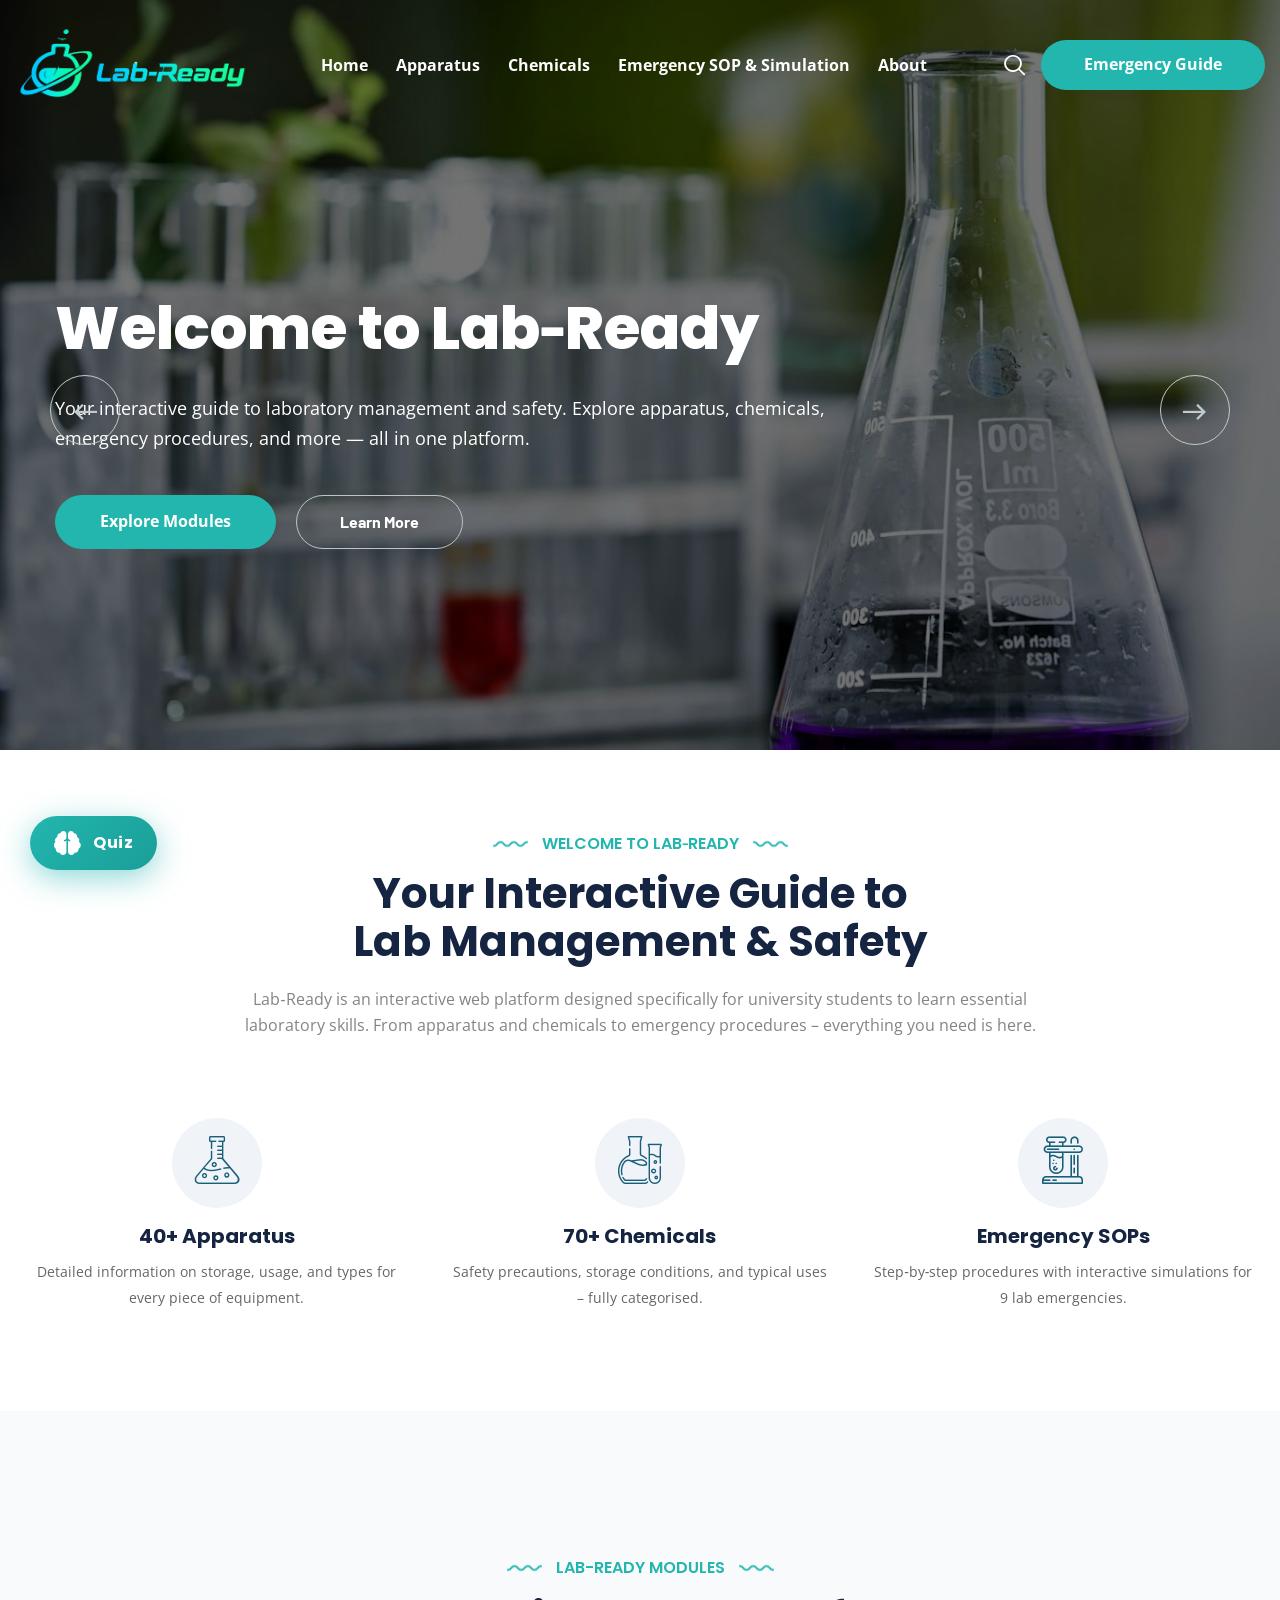
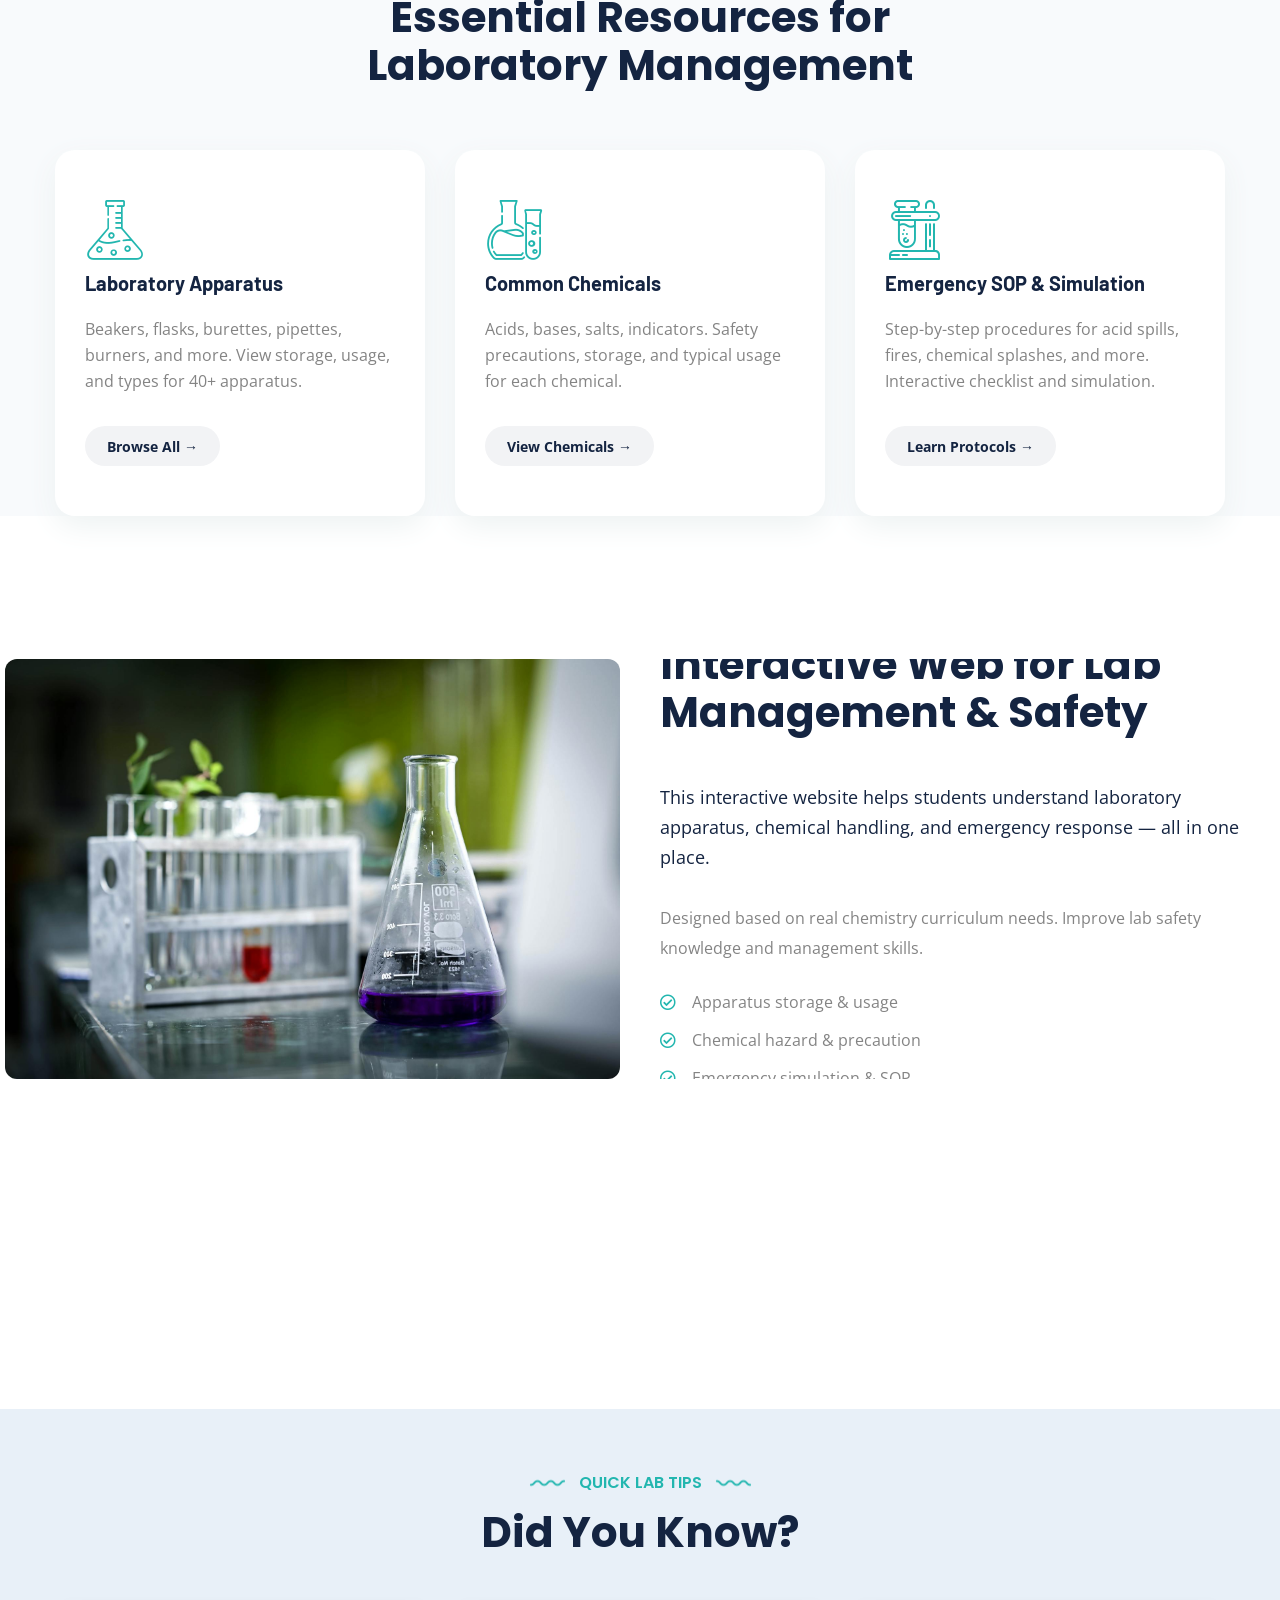
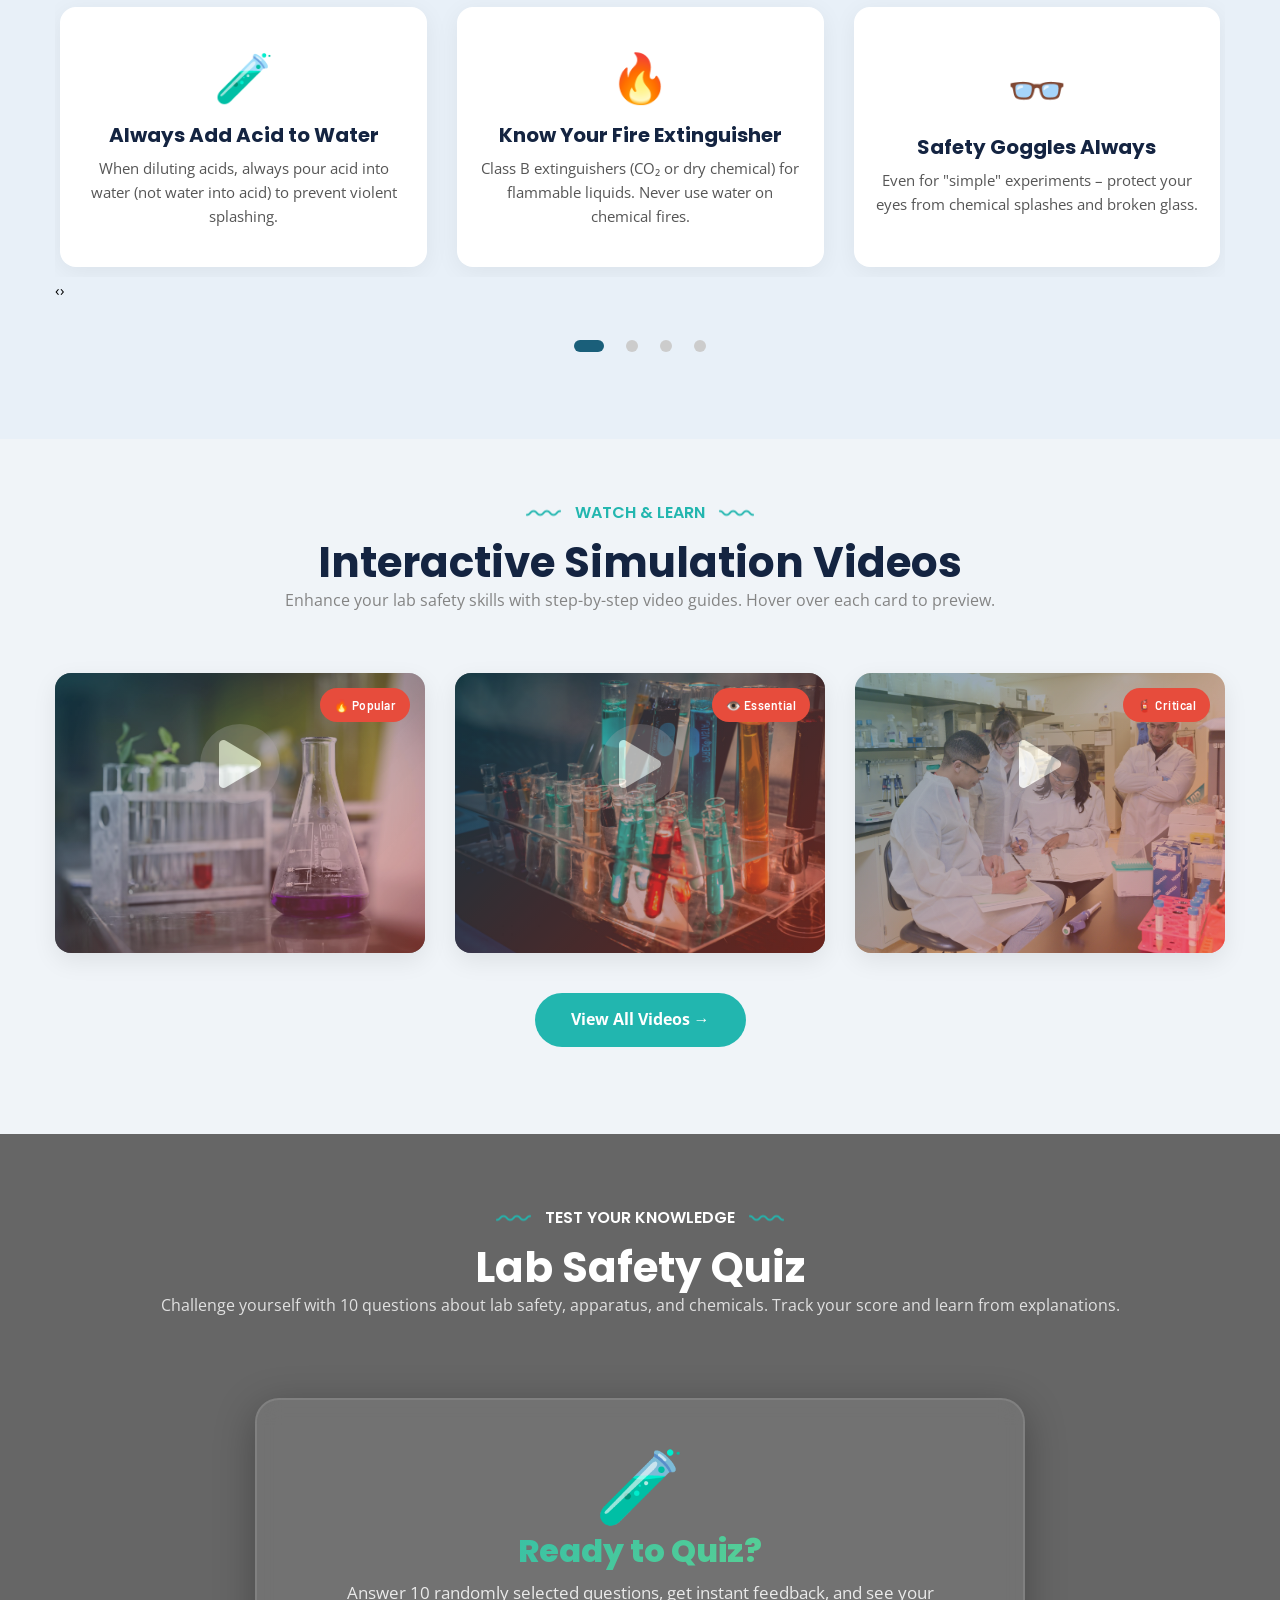
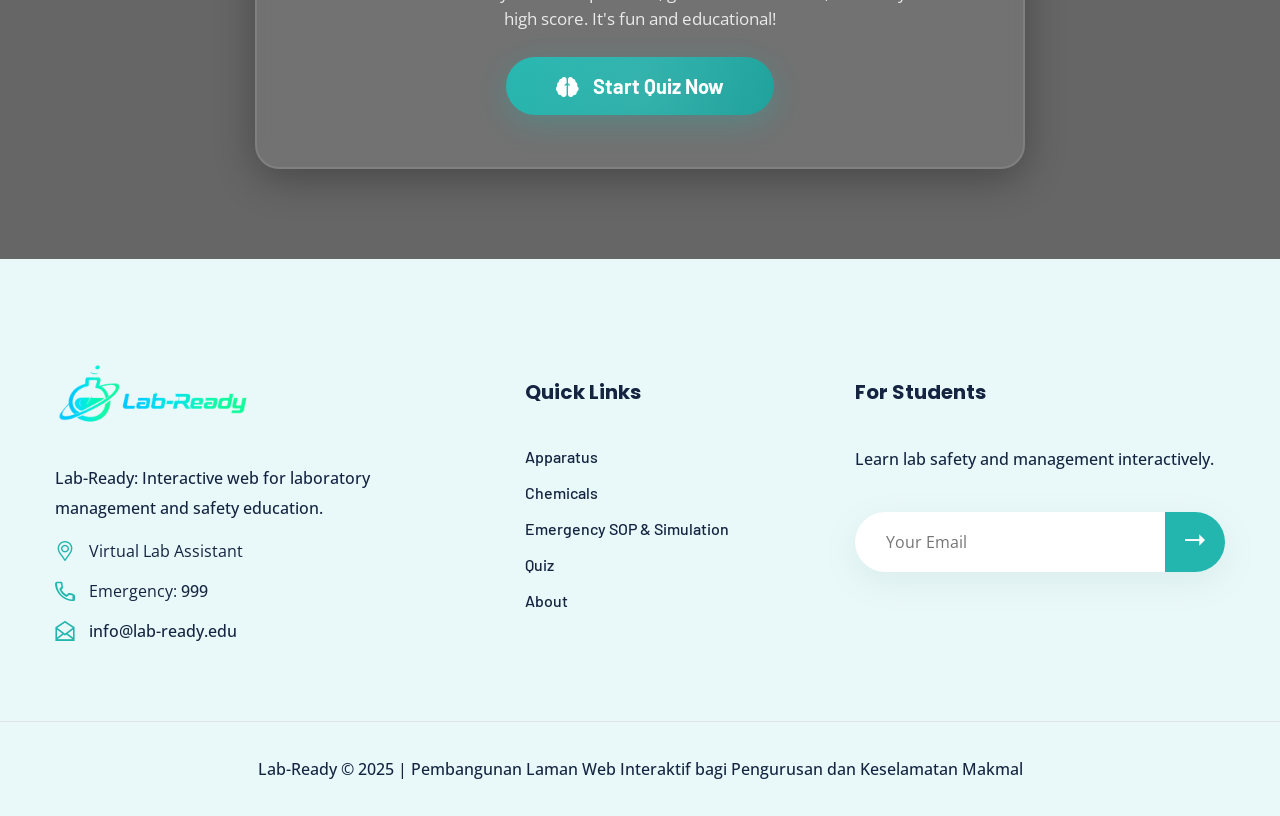
==== Laborex Pack/Laborex/index.html @ 02ae3cad "commit" ====
<!DOCTYPE html>
<html lang="en">
<head>
<meta charset="utf-8">
<meta http-equiv="X-UA-Compatible" content="IE=edge">
<meta name="viewport" content="width=device-width, initial-scale=1.0, maximum-scale=1.0, user-scalable=0">
<title>Lab-Ready | Interactive Lab Management & Safety</title>

<!-- Fav Icon -->
<link rel="icon" href="assets/images/favicon.ico" type="image/x-icon">

<!-- Google Fonts -->
<link href="https://fonts.googleapis.com/css2?family=Barlow:ital,wght@0,300;0,400;0,500;0,600;0,700;0,800;0,900;1,300;1,400;1,500;1,600;1,700;1,800;1,900&display=swap" rel="stylesheet">
<link href="https://fonts.googleapis.com/css2?family=Open+Sans:ital,wght@0,300;0,400;0,600;0,700;0,800;1,300;1,400;1,600;1,700;1,800&display=swap" rel="stylesheet">
<link href="https://fonts.googleapis.com/css2?family=Poppins:wght@400;500;600;700;800;900&display=swap" rel="stylesheet">

<!-- Stylesheets -->
<link href="assets/css/font-awesome-all.css" rel="stylesheet">
<link href="assets/css/flaticon.css" rel="stylesheet">
<link href="assets/css/owl.css" rel="stylesheet">
<link href="assets/css/bootstrap.css" rel="stylesheet">
<link href="assets/css/jquery.fancybox.min.css" rel="stylesheet">
<link href="assets/css/animate.css" rel="stylesheet">
<link href="assets/css/color.css" rel="stylesheet">
<link href="assets/css/style.css" rel="stylesheet">
<link href="assets/css/responsive.css" rel="stylesheet">

<style>
/* ====== Override fonts for chemistry theme ====== */
h1, h2, h3, h4, h5, h6,
.sec-title h2,
.banner-section .content-box h2,
.page-title .title h1,
.quiz-promo-card h3,
.floating-quiz-btn .btn-text {
    font-family: 'Poppins', 'Barlow', sans-serif !important;
    font-weight: 700;
}
body, p, li, .btn, .theme-btn-one, .theme-btn-two {
    font-family: 'Inter', 'Open Sans', sans-serif;
}

/* ====== Base & existing styles ====== */
.btn-page-link {
    transition: all 0.3s ease;
}
.btn-page-link:hover {
    transform: translateY(-3px);
}
.service-block-one .inner-box {
    transition: transform 0.3s ease, box-shadow 0.3s ease;
}
.service-block-one .inner-box:hover {
    transform: translateY(-8px);
    box-shadow: 0 15px 30px rgba(0,0,0,0.1);
}
.loader-wrap {
    display: none;
}

/* ====== Banner ====== */
.banner-carousel .slide-item {
    position: relative;
    overflow: hidden;
}
.banner-carousel .slide-item .bg-img {
    position: absolute;
    top: 0;
    left: 0;
    width: 100%;
    height: 100%;
    background-size: cover;
    background-position: center;
    transition: transform 10s ease-in;
    transform: scale(1);
    z-index: 0;
}
.banner-carousel .active .slide-item .bg-img {
    transform: scale(1.4);
}
.banner-carousel .slide-item .auto-container {
    position: relative;
    z-index: 2;
}
.banner-carousel .slide-item:before {
    content: '';
    position: absolute;
    top: 0;
    left: 0;
    width: 100%;
    height: 100%;
    background: rgba(0,0,0,0.6);
    z-index: 1;
}
.banner-section.style-four.style-five {
    padding: 0 !important;
    position: relative;
    overflow: hidden;
}
.banner-section .banner-carousel .slide-item {
    min-height: 750px;
    display: flex;
    align-items: center;
}
.banner-section .banner-carousel .slide-item .bg-img {
    position: absolute;
    top: 0;
    left: 0;
    width: 100%;
    height: 100%;
    background-size: cover;
    background-position: center;
    z-index: 0;
}
.banner-section .banner-carousel .slide-item:before {
    content: '';
    position: absolute;
    top: 0;
    left: 0;
    width: 100%;
    height: 100%;
    background: rgba(0,0,0,0.55);
    z-index: 1;
}
.banner-section .banner-carousel .auto-container {
    position: relative;
    z-index: 2;
}
.banner-section.style-five .image-box {
    padding: 0 !important;
    margin: 0 !important;
}
.banner-section.style-five .image-box .image {
    z-index: auto;
}
.banner-section.style-five .image-box .image:before,
.banner-section.style-five .image-box .admin-box,
.banner-section.style-five .pattern-layer {
    display: none !important;
}

/* ====== Section Backgrounds ====== */
.bg-white {
    background: #ffffff;
}
.bg-light-gray {
    background: #f8fafc;
}
.bg-soft-blue {
    background: #f0f4f8;
}
.bg-lighter-blue {
    background: #e8f0f8;
}

/* ====== Introduction ====== */
.intro-feature-item {
    text-align: center;
    padding: 20px;
    transition: all 0.3s ease;
}
.intro-feature-item:hover {
    transform: translateY(-5px);
}
.intro-feature-icon {
    font-size: 48px;
    margin-bottom: 15px;
    display: inline-block;
    background: #f0f4f8;
    width: 90px;
    height: 90px;
    line-height: 90px;
    border-radius: 50%;
    color: #1a5f7a;
    transition: 0.3s;
}
.intro-feature-item:hover .intro-feature-icon {
    background: #1a5f7a;
    color: #fff;
}
.intro-feature-item h4 {
    font-size: 20px;
    margin-bottom: 10px;
}
.intro-feature-item p {
    font-size: 14px;
    color: #666;
}

/* ====== About Section – Fixed Height Columns with Gap ====== */
.about-style-two .auto-container {
    max-width: 1320px;
    padding: 0 20px;
}

.about-fixed-row {
    display: flex;
    align-items: stretch;
    height: 420px;
    gap: 40px;
}
@media (max-width: 991px) {
    .about-fixed-row {
        height: auto;
        flex-direction: column;
        gap: 30px;
    }
}

.about-fixed-row .image-column,
.about-fixed-row .content-column {
    flex: 0 0 calc(50% - 20px);
    max-width: calc(50% - 20px);
    height: 100%;
    overflow: hidden;
}
@media (max-width: 991px) {
    .about-fixed-row .image-column,
    .about-fixed-row .content-column {
        flex: 0 0 100%;
        max-width: 100%;
        height: auto;
    }
}

.about-image-wrapper {
    width: 100%;
    height: 100%;
    overflow: hidden;
    border-radius: 12px;
    position: relative;
}
.about-image-wrapper img {
    width: 100%;
    height: 100%;
    object-fit: cover;
    display: block;
}
@media (max-width: 991px) {
    .about-image-wrapper {
        height: 300px;
    }
}

.about-content-wrapper {
    display: flex;
    align-items: center;
    height: 100%;
    padding: 20px 0;
}
@media (max-width: 991px) {
    .about-content-wrapper {
        height: auto;
        padding: 20px 0;
    }
}
.about-content-wrapper .content-box {
    padding-right: 20px;
}
@media (max-width: 991px) {
    .about-content-wrapper .content-box {
        padding-right: 0;
    }
}

/* ====== Quick Tips – Auto-scroll Carousel ====== */
.quick-tips-carousel {
    padding: 60px 0 80px;
}
.quick-tips-carousel .sec-title {
    margin-bottom: 40px;
}
.quick-tips-carousel-owl .slider-tip-item {
    padding: 10px 5px;
}
.quick-tips-carousel-owl .slider-tip-item .inner-box {
    padding: 30px 20px;
    min-height: 260px;
    background: #fff;
    border-radius: 16px;
    box-shadow: 0 5px 25px rgba(0,0,0,0.06);
    transition: transform 0.35s cubic-bezier(0.25, 0.46, 0.45, 0.94),
                box-shadow 0.35s ease;
    display: flex;
    flex-direction: column;
    justify-content: center;
    text-align: center;
    height: 100%;
}
.quick-tips-carousel-owl .slider-tip-item .inner-box .icon-box {
    font-size: 48px;
    display: block;
    margin-bottom: 18px;
    line-height: 1.2;
    transition: transform 0.3s ease;
}
.quick-tips-carousel-owl .slider-tip-item .inner-box h4 {
    font-size: 20px;
    font-weight: 700;
    margin-bottom: 8px;
}
.quick-tips-carousel-owl .slider-tip-item .inner-box p {
    font-size: 15px;
    line-height: 1.6;
    margin-bottom: 0;
    color: #555;
}
.quick-tips-carousel-owl .slider-tip-item .inner-box:hover {
    transform: scale(1.05) translateY(-4px);
    box-shadow: 0 20px 40px rgba(0,0,0,0.12);
    z-index: 10;
}
.quick-tips-carousel-owl .slider-tip-item .inner-box:hover .icon-box {
    transform: scale(1.1);
}
.quick-tips-carousel-owl .owl-dots {
    margin-top: 30px;
    text-align: center;
}
.quick-tips-carousel-owl .owl-dots .owl-dot {
    display: inline-block;
    margin: 0 6px;
}
.quick-tips-carousel-owl .owl-dots .owl-dot span {
    width: 12px;
    height: 12px;
    border-radius: 50%;
    background: #ccc;
    display: block;
    transition: 0.3s;
}
.quick-tips-carousel-owl .owl-dots .owl-dot.active span {
    background: #1a5f7a;
    width: 30px;
    border-radius: 30px;
}

@media (max-width: 768px) {
    .quick-tips-carousel-owl .slider-tip-item .inner-box {
        padding: 25px 16px;
        min-height: 230px;
    }
    .quick-tips-carousel-owl .slider-tip-item .inner-box .icon-box {
        font-size: 40px;
    }
    .quick-tips-carousel-owl .slider-tip-item .inner-box h4 {
        font-size: 18px;
    }
    .quick-tips-carousel-owl .slider-tip-item .inner-box p {
        font-size: 14px;
    }
}
@media (max-width: 480px) {
    .quick-tips-carousel-owl .slider-tip-item .inner-box {
        padding: 20px 14px;
        min-height: 200px;
    }
}

/* ================================================================ */
/* ====== VIDEO CARDS – HOVER EFFECT ====== */
.video-showcase-section {
    padding: 60px 0 80px;
    background: #f0f4f8;
}
.video-card-grid {
    display: grid;
    grid-template-columns: repeat(3, 1fr);
    gap: 30px;
    margin-top: 30px;
}
@media (max-width: 992px) {
    .video-card-grid {
        grid-template-columns: repeat(2, 1fr);
    }
}
@media (max-width: 576px) {
    .video-card-grid {
        grid-template-columns: 1fr;
    }
}
.video-card {
    position: relative;
    border-radius: 16px;
    overflow: hidden;
    box-shadow: 0 8px 25px rgba(0,0,0,0.08);
    transition: transform 0.4s cubic-bezier(0.25, 0.46, 0.45, 0.94),
                box-shadow 0.4s ease;
    background: #fff;
    height: 280px;
    background-size: cover;
    background-position: center;
    cursor: pointer;
    text-decoration: none;
    display: block;
}
.video-card:hover {
    transform: translateY(-12px) scale(1.02);
    box-shadow: 0 20px 45px rgba(0,0,0,0.15);
}
.video-card .card-overlay {
    position: absolute;
    top: 0;
    left: 0;
    width: 100%;
    height: 100%;
    background: linear-gradient(135deg, rgba(26, 95, 122, 0.75), rgba(231, 76, 60, 0.65));
    opacity: 0.7;
    transition: opacity 0.4s ease;
    display: flex;
    flex-direction: column;
    align-items: center;
    justify-content: center;
    padding: 20px;
    text-align: center;
    color: #fff;
}
.video-card:hover .card-overlay {
    opacity: 0.95;
}
.video-card .play-icon {
    font-size: 48px;
    color: #fff;
    background: rgba(255,255,255,0.2);
    width: 80px;
    height: 80px;
    border-radius: 50%;
    display: flex;
    align-items: center;
    justify-content: center;
    transition: 0.4s;
    backdrop-filter: blur(4px);
    margin-bottom: 15px;
}
.video-card:hover .play-icon {
    transform: scale(1.15);
    background: rgba(231, 76, 60, 0.9);
}
.video-card .card-title {
    font-size: 22px;
    font-weight: 700;
    margin-bottom: 6px;
    transform: translateY(10px);
    transition: 0.4s;
    opacity: 0;
}
.video-card .card-desc {
    font-size: 14px;
    opacity: 0;
    transform: translateY(15px);
    transition: 0.4s 0.1s;
    max-width: 90%;
}
.video-card:hover .card-title,
.video-card:hover .card-desc {
    opacity: 1;
    transform: translateY(0);
}
.video-card .card-tag {
    position: absolute;
    top: 15px;
    right: 15px;
    background: #e74c3c;
    color: #fff;
    padding: 4px 14px;
    border-radius: 30px;
    font-size: 12px;
    font-weight: 600;
    z-index: 2;
    letter-spacing: 0.5px;
}

/* ================================================================ */
/* ====== QUIZ SECTION – Video Background ====== */
.quiz-promo-section {
    position: relative;
    overflow: hidden;
    padding: 70px 0 90px;
    color: #fff;
}
.quiz-promo-section .video-bg {
    position: absolute;
    inset: 0;
    z-index: 0;
    overflow: hidden;
}
.quiz-promo-section .video-bg video {
    position: absolute;
    top: 50%;
    left: 50%;
    transform: translate(-50%, -50%);
    min-width: 100%;
    min-height: 100%;
    width: auto;
    height: auto;
    object-fit: cover;
}
.quiz-promo-section .overlay {
    position: absolute;
    inset: 0;
    background: rgba(0, 0, 0, 0.6);
    z-index: 1;
}
.quiz-promo-section .auto-container {
    position: relative;
    z-index: 2;
}
.quiz-promo-section .sec-title h6,
.quiz-promo-section .sec-title h2 {
    color: #fff;
}
.quiz-promo-section .sec-title p {
    color: rgba(255,255,255,0.8);
}
.quiz-promo-card {
    background: rgba(255,255,255,0.08);
    backdrop-filter: blur(12px);
    border: 2px solid rgba(255,255,255,0.1);
    border-radius: 24px;
    padding: 45px 35px;
    text-align: center;
    transition: all 0.5s cubic-bezier(0.25, 0.46, 0.45, 0.94);
    margin-top: 20px;
    box-shadow: 0 10px 40px rgba(0,0,0,0.3);
}
.quiz-promo-card:hover {
    transform: translateY(-8px) scale(1.01);
    border-color: rgba(34, 182, 175, 0.5);
    box-shadow: 0 20px 60px rgba(34,182,175,0.2);
    background: rgba(255,255,255,0.12);
}
.quiz-promo-card .icon-big {
    font-size: 72px;
    margin-bottom: 15px;
    display: inline-block;
    animation: pulseIcon 3s infinite ease-in-out;
}
@keyframes pulseIcon {
    0%, 100% { transform: scale(1); }
    50% { transform: scale(1.1); }
}
.quiz-promo-card h3 {
    font-size: 32px;
    font-weight: 800;
    margin-bottom: 10px;
    background: linear-gradient(135deg, #22b6af, #6fda8a);
    -webkit-background-clip: text;
    -webkit-text-fill-color: transparent;
    background-clip: text;
}
.quiz-promo-card p {
    font-size: 17px;
    color: rgba(255,255,255,0.85);
    max-width: 600px;
    margin: 0 auto 25px;
}
.btn-quiz-cta {
    background: linear-gradient(135deg, #22b6af, #1a9e98);
    color: #fff;
    padding: 16px 50px;
    border-radius: 60px;
    font-weight: 700;
    font-size: 20px;
    border: none;
    transition: all 0.4s cubic-bezier(0.25, 0.46, 0.45, 0.94);
    display: inline-block;
    text-decoration: none;
    box-shadow: 0 8px 30px rgba(34,182,175,0.3);
    position: relative;
    overflow: hidden;
}
.btn-quiz-cta::after {
    content: '';
    position: absolute;
    top: -50%;
    left: -50%;
    width: 200%;
    height: 200%;
    background: radial-gradient(circle, rgba(255,255,255,0.1) 0%, transparent 70%);
    animation: shimmer 4s infinite linear;
}
@keyframes shimmer {
    0% { transform: translateX(-100%) rotate(45deg); }
    100% { transform: translateX(100%) rotate(45deg); }
}
.btn-quiz-cta:hover {
    transform: scale(1.05);
    box-shadow: 0 12px 45px rgba(34,182,175,0.5);
    color: #fff;
}
.btn-quiz-cta i {
    margin-right: 10px;
}

/* ================================================================ */
/* ====== FLOATING QUIZ BUTTON – BOTTOM LEFT ====== */
.floating-quiz-btn {
    position: fixed;
    bottom: 30px;
    left: 30px;
    z-index: 999;
    background: linear-gradient(135deg, #22b6af, #1a9e98);
    color: #fff;
    padding: 14px 24px;
    border-radius: 60px;
    display: flex;
    align-items: center;
    gap: 12px;
    box-shadow: 0 8px 30px rgba(34,182,175,0.5);
    text-decoration: none;
    transition: all 0.3s cubic-bezier(0.25, 0.46, 0.45, 0.94);
    animation: pulse-glow 2.5s infinite;
    font-weight: 600;
    font-size: 16px;
}
.floating-quiz-btn i {
    font-size: 24px;
}
.floating-quiz-btn .btn-text {
    font-family: 'Poppins', sans-serif;
    font-weight: 700;
    letter-spacing: 0.5px;
}
.floating-quiz-btn:hover {
    transform: scale(1.08);
    background: linear-gradient(135deg, #1a9e98, #0f7a75);
    box-shadow: 0 12px 45px rgba(34,182,175,0.7);
    color: #fff;
}
@keyframes pulse-glow {
    0% { box-shadow: 0 0 0 0 rgba(34,182,175,0.5); }
    70% { box-shadow: 0 0 0 20px rgba(34,182,175,0); }
    100% { box-shadow: 0 0 0 0 rgba(34,182,175,0); }
}
@media (max-width: 576px) {
    .floating-quiz-btn {
        padding: 12px 18px;
        font-size: 14px;
        bottom: 16px;
        left: 16px;
    }
    .floating-quiz-btn i {
        font-size: 20px;
    }
}
</style>
</head>
<body>

<div class="boxed_wrapper">

    <!-- preloader -->
    <div class="loader-wrap">
        <div class="preloader">
            <div class="preloader-close">Preloader Close</div>
            <div id="handle-preloader" class="handle-preloader">
                <div class="animation-preloader">
                    <div class="spinner"></div>
                    <div class="txt-loading">
                        <span data-text-preloader="L" class="letters-loading">L</span>
                        <span data-text-preloader="a" class="letters-loading">a</span>
                        <span data-text-preloader="b" class="letters-loading">b</span>
                        <span data-text-preloader="-" class="letters-loading">-</span>
                        <span data-text-preloader="R" class="letters-loading">R</span>
                        <span data-text-preloader="e" class="letters-loading">e</span>
                        <span data-text-preloader="a" class="letters-loading">a</span>
                        <span data-text-preloader="d" class="letters-loading">d</span>
                        <span data-text-preloader="y" class="letters-loading">y</span>
                    </div>
                </div>  
            </div>
        </div>
    </div>
    <!-- preloader end -->

    <!-- search-popup -->
    <div id="search-popup" class="search-popup">
        <div class="close-search"><span>x</span></div>
        <div class="popup-inner">
            <div class="overlay-layer"></div>
            <div class="search-form">
                <form method="post" action="#">
                    <div class="form-group">
                        <fieldset>
                            <input type="search" class="form-control" name="search-input" value="" placeholder="Search apparatus, chemicals..." required>
                            <input type="submit" value="Search Now!" class="theme-btn style-four">
                        </fieldset>
                    </div>
                </form>
            </div>
        </div>
    </div>
    <!-- search-popup end -->

    <!-- main header -->
    <header class="main-header style-four style-five">
        <div class="header-lower">
            <div class="outer-box">
                <div class="logo-box">
                    <figure class="logo"><a href="index.html"><img src="assets/images/lab-ready3.png" alt="Lab-Ready"></a></figure>
                </div>
                <div class="menu-area clearfix">
                    <div class="mobile-nav-toggler">
                        <i class="icon-bar"></i>
                        <i class="icon-bar"></i>
                        <i class="icon-bar"></i>
                    </div>
                    <nav class="main-menu navbar-expand-md navbar-light">
                        <div class="collapse navbar-collapse show clearfix" id="navbarSupportedContent">
                            <ul class="navigation scroll-nav clearfix">
                                <li class="current"><a href="index.html">Home</a></li>
                                <li><a href="apparatus.html">Apparatus</a></li>
                                <li><a href="chemicals.html">Chemicals</a></li>
                                <li><a href="emergency.html">Emergency SOP & Simulation</a></li>
                                <li><a href="#about">About</a></li>
                            </ul>
                        </div>
                    </nav>
                </div>
                <ul class="menu-right-content clearfix">
                    <li class="search-btn">
                        <button type="button" class="search-toggler"><i class="icon-1"></i></button>
                    </li>
                    <li class="btn-box">
                        <a href="emergency.html" class="theme-btn-one">Emergency Guide</a>
                    </li>
                </ul>
            </div>
        </div>
        <div class="sticky-header">
            <div class="auto-container">
                <div class="outer-box clearfix">
                    <div class="menu-area pull-left">
                        <nav class="main-menu clearfix"></nav>
                    </div>
                    <ul class="menu-right-content pull-right clearfix">
                        <li class="search-btn"><button type="button" class="search-toggler"><i class="icon-1"></i></button></li>
                        <li class="btn-box"><a href="emergency.html" class="theme-btn-one">Emergency Guide</a></li>
                    </ul>
                </div>
            </div>
        </div>
    </header>

    <!-- Mobile Menu -->
    <div class="mobile-menu">
        <div class="menu-backdrop"></div>
        <div class="close-btn"><i class="fas fa-times"></i></div>
        <nav class="menu-box">
            <div class="nav-logo"><a href="index.html"><img src="assets/images/lab-ready3.png" alt=""></a></div>
            <div class="menu-outer"></div>
        </nav>
    </div>

    <!-- ============================================================ -->
    <!-- MULTI‑SLIDE BANNER – 4 SLIDES (1 INTRO + 3 MODULES) -->
    <!-- ============================================================ -->
    <section class="banner-section style-four style-five">
        <div class="banner-carousel owl-theme owl-carousel owl-dots-none">
            
            <!-- SLIDE 1: INTRO TO LAB-READY (NEW) -->
            <div class="slide-item">
                <div class="bg-img" style="background-image: url('assets/images/banner/apparatus-1.jpg');"></div>
                <div class="auto-container">
                    <div class="row align-items-center clearfix">
                        <div class="col-lg-8 col-md-12 col-sm-12 content-column" style="margin-top: 100px;">
                            <div class="content-box">
                                <h2>Welcome to Lab‑Ready</h2>
                                <p>Your interactive guide to laboratory management and safety. Explore apparatus, chemicals, emergency procedures, and more — all in one platform.</p>
                                <div class="btn-box">
                                    <a href="#modules" class="theme-btn-one">Explore Modules</a>
                                    <a href="#about" class="banner-btn">Learn More</a>
                                </div>
                            </div>
                        </div>
                    </div>
                </div>
            </div>

            <!-- SLIDE 2: APPARATUS -->
            <div class="slide-item">
                <div class="bg-img" style="background-image: url('assets/images/banner/apparatus-4.jpg');"></div>
                <div class="auto-container">
                    <div class="row align-items-center clearfix">
                        <div class="col-lg-8 col-md-12 col-sm-12 content-column" style="margin-top: 100px;">
                            <div class="content-box">
                                <h2>Laboratory Apparatus</h2>
                                <p>Explore 40+ essential lab equipment – beakers, flasks, burettes, pipettes, and more. View storage, usage, and types for each apparatus.</p>
                                <div class="btn-box">
                                    <a href="apparatus.html" class="theme-btn-one">Browse Apparatus</a>
                                    <a href="apparatus.html" class="banner-btn">Learn More</a>
                                </div>
                            </div>
                        </div>
                    </div>
                </div>
            </div>

            <!-- SLIDE 3: CHEMICALS -->
            <div class="slide-item">
                <div class="bg-img" style="background-image: url('assets/images/banner/apparatus-5.jpg');"></div>
                <div class="auto-container">
                    <div class="row align-items-center clearfix">
                        <div class="col-lg-8 col-md-12 col-sm-12 content-column" style="margin-top: 100px;">
                            <div class="content-box">
                                <h2>Common Chemicals</h2>
                                <p>Learn safety precautions, storage, and usage for 70+ common lab chemicals – acids, bases, salts, indicators, and more.</p>
                                <div class="btn-box">
                                    <a href="chemicals.html" class="theme-btn-one">View Chemicals</a>
                                    <a href="chemicals.html" class="banner-btn">Learn More</a>
                                </div>
                            </div>
                        </div>
                    </div>
                </div>
            </div>

            <!-- SLIDE 4: EMERGENCY SOP & SIMULATION -->
            <div class="slide-item">
                <div class="bg-img" style="background-image: url('assets/images/banner/apparatus-6.jpg');"></div>
                <div class="auto-container">
                    <div class="row align-items-center clearfix">
                        <div class="col-lg-8 col-md-12 col-sm-12 content-column" style="margin-top: 100px;">
                            <div class="content-box">
                                <h2>Emergency SOP & Simulation</h2>
                                <p>Step-by-step procedures for 9 lab emergencies – acid spills, fires, chemical splashes. Interactive simulation with checklists and video guides.</p>
                                <div class="btn-box">
                                    <a href="emergency.html" class="theme-btn-one">View SOPs</a>
                                    <a href="emergency.html" class="banner-btn">Start Simulation</a>
                                </div>
                            </div>
                        </div>
                    </div>
                </div>
            </div>

        </div>
    </section>

    <!-- INTRODUCTION -->
    <section class="about-style-two sec-pad bg-white" style="padding: 80px 0;">
        <div class="auto-container">
            <div class="sec-title centred">
                <h6>Welcome to Lab‑Ready</h6>
                <h2>Your Interactive Guide to <br />Lab Management & Safety</h2>
                <p style="max-width: 800px; margin: 20px auto 0;">Lab‑Ready is an interactive web platform designed specifically for university students to learn essential laboratory skills. From apparatus and chemicals to emergency procedures – everything you need is here.</p>
            </div>
            <div class="row clearfix" style="margin-top: 40px;">
                <div class="col-lg-4 col-md-6 col-sm-12 intro-feature-item">
                    <div class="intro-feature-icon"><i class="icon-5"></i></div>
                    <h4>40+ Apparatus</h4>
                    <p>Detailed information on storage, usage, and types for every piece of equipment.</p>
                </div>
                <div class="col-lg-4 col-md-6 col-sm-12 intro-feature-item">
                    <div class="intro-feature-icon"><i class="icon-6"></i></div>
                    <h4>70+ Chemicals</h4>
                    <p>Safety precautions, storage conditions, and typical uses – fully categorised.</p>
                </div>
                <div class="col-lg-4 col-md-6 col-sm-12 intro-feature-item">
                    <div class="intro-feature-icon"><i class="icon-8"></i></div>
                    <h4>Emergency SOPs</h4>
                    <p>Step‑by‑step procedures with interactive simulations for 9 lab emergencies.</p>
                </div>
            </div>
        </div>
    </section>

    <!-- MODULES -->
    <section class="service-section alternat-2 bg-light-gray" id="modules">
        <div class="pattern-layer"></div>
        <div class="auto-container">
            <div class="sec-title centred">
                <h6>Lab-Ready Modules</h6>
                <h2>Essential Resources for <br />Laboratory Management</h2>
            </div>
            <div class="row clearfix">
                <div class="col-lg-4 col-md-6 col-sm-12 service-block">
                    <div class="service-block-one wow fadeInUp animated" data-wow-delay="00ms">
                        <div class="inner-box">
                            <div class="icon-box"><i class="icon-5"></i></div>
                            <h4><a href="apparatus.html">Laboratory Apparatus</a></h4>
                            <p>Beakers, flasks, burettes, pipettes, burners, and more. View storage, usage, and types for 40+ apparatus.</p>
                            <div class="btn-box"><a href="apparatus.html" class="theme-btn-two btn-page-link">Browse All →</a></div>
                        </div>
                    </div>
                </div>
                <div class="col-lg-4 col-md-6 col-sm-12 service-block">
                    <div class="service-block-one wow fadeInUp animated" data-wow-delay="200ms">
                        <div class="inner-box">
                            <div class="icon-box"><i class="icon-6"></i></div>
                            <h4><a href="chemicals.html">Common Chemicals</a></h4>
                            <p>Acids, bases, salts, indicators. Safety precautions, storage, and typical usage for each chemical.</p>
                            <div class="btn-box"><a href="chemicals.html" class="theme-btn-two btn-page-link">View Chemicals →</a></div>
                        </div>
                    </div>
                </div>
                <div class="col-lg-4 col-md-6 col-sm-12 service-block">
                    <div class="service-block-one wow fadeInUp animated" data-wow-delay="400ms">
                        <div class="inner-box">
                            <div class="icon-box"><i class="icon-8"></i></div>
                            <h4><a href="emergency.html">Emergency SOP & Simulation</a></h4>
                            <p>Step-by-step procedures for acid spills, fires, chemical splashes, and more. Interactive checklist and simulation.</p>
                            <div class="btn-box"><a href="emergency.html" class="theme-btn-two btn-page-link">Learn Protocols →</a></div>
                        </div>
                    </div>
                </div>
            </div>
        </div>
    </section>

    <!-- ABOUT -->
    <section class="about-style-two sec-pad bg-white" id="about">
        <div class="auto-container">
            <div class="row about-fixed-row">
                <div class="image-column">
                    <div class="about-image-wrapper">
                        <img src="assets/images/banner/apparatus-1.jpg" alt="Laboratory equipment">
                    </div>
                </div>
                <div class="content-column">
                    <div class="about-content-wrapper">
                        <div class="content_block_1 w-100">
                            <div class="content-box">
                                <div class="sec-title">
                                    <h6>Lab-Ready Project</h6>
                                    <h2>Interactive Web for Lab Management & Safety</h2>
                                </div>
                                <div class="bold-text">
                                    <p>This interactive website helps students understand laboratory apparatus, chemical handling, and emergency response — all in one place.</p>
                                </div>
                                <div class="text">
                                    <p>Designed based on real chemistry curriculum needs. Improve lab safety knowledge and management skills.</p>
                                    <ul class="list-style-one clearfix">
                                        <li>Apparatus storage & usage</li>
                                        <li>Chemical hazard & precaution</li>
                                        <li>Emergency simulation & SOP</li>
                                    </ul>
                                </div>
                            </div>
                        </div>
                    </div>
                </div>
            </div>
        </div>
    </section>

    <!-- QUICK TIPS -->
    <section class="quick-tips-carousel research-section bg-lighter-blue">
        <div class="auto-container">
            <div class="sec-title centred">
                <h6>Quick Lab Tips</h6>
                <h2>Did You Know?</h2>
            </div>
            <div class="quick-tips-owl-wrap">
                <div class="quick-tips-carousel-owl owl-carousel owl-theme" id="tipsCarousel">
                    <!-- Tips will be injected by JavaScript -->
                </div>
            </div>
        </div>
    </section>

    <!-- ============================================================ -->
    <!-- INTERACTIVE SIMULATION VIDEOS – ATTRACTIVE CARDS -->
    <!-- ============================================================ -->
    <section class="video-showcase-section">
        <div class="auto-container">
            <div class="sec-title centred">
                <h6>Watch & Learn</h6>
                <h2>Interactive Simulation Videos</h2>
                <p>Enhance your lab safety skills with step-by-step video guides. Hover over each card to preview.</p>
            </div>
            <div class="video-card-grid">
                <a href="emergency.html" class="video-card" style="background-image: url('assets/images/banner/apparatus-1.jpg');">
                    <span class="card-tag">🔥 Popular</span>
                    <div class="card-overlay">
                        <div class="play-icon"><i class="fas fa-play"></i></div>
                        <div class="card-title">Chemical Spill Response</div>
                        <div class="card-desc">Step-by-step demonstration of handling acid spills safely.</div>
                    </div>
                </a>
                <a href="emergency.html" class="video-card" style="background-image: url('assets/images/banner/apparatus-5.jpg');">
                    <span class="card-tag">👁️ Essential</span>
                    <div class="card-overlay">
                        <div class="play-icon"><i class="fas fa-play"></i></div>
                        <div class="card-title">Using Eyewash Station</div>
                        <div class="card-desc">Proper technique for flushing eyes after chemical splash.</div>
                    </div>
                </a>
                <a href="emergency.html" class="video-card" style="background-image: url('assets/images/banner/apparatus-6.jpg');">
                    <span class="card-tag">🧯 Critical</span>
                    <div class="card-overlay">
                        <div class="play-icon"><i class="fas fa-play"></i></div>
                        <div class="card-title">Fire Extinguisher Usage</div>
                        <div class="card-desc">Learn which extinguisher to use for different fire types.</div>
                    </div>
                </a>
            </div>
            <div class="text-center" style="margin-top: 40px;">
                <a href="emergency.html" class="theme-btn-one">View All Videos →</a>
            </div>
        </div>
    </section>

    <!-- ============================================================ -->
    <!-- QUIZ PROMO SECTION – Video Background -->
    <!-- ============================================================ -->
    <section class="quiz-promo-section">
        <!-- Video Background -->
        <div class="video-bg">
            <video autoplay loop muted playsinline>
                <source src="assets/images/video/quiz-bg.mp4" type="video/mp4">
                <div class="fallback-bg" style="position:absolute;inset:0;background:linear-gradient(135deg,#0f1a2e,#1a2b4c);"></div>
            </video>
        </div>
        <!-- Overlay gelap -->
        <div class="overlay"></div>

        <!-- Content -->
        <div class="auto-container">
            <div class="sec-title centred">
                <h6>Test Your Knowledge</h6>
                <h2>Lab Safety Quiz</h2>
                <p>Challenge yourself with 10 questions about lab safety, apparatus, and chemicals. Track your score and learn from explanations.</p>
            </div>
            <div class="row justify-content-center">
                <div class="col-lg-8">
                    <div class="quiz-promo-card">
                        <div class="icon-big">🧪</div>
                        <h3>Ready to Quiz?</h3>
                        <p>Answer 10 randomly selected questions, get instant feedback, and see your high score. It's fun and educational!</p>
                        <a href="quiz.html" class="btn-quiz-cta"><i class="fas fa-brain"></i> Start Quiz Now</a>
                    </div>
                </div>
            </div>
        </div>
    </section>

    <!-- FOOTER -->
    <footer class="main-footer bg-color-1">
        <div class="footer-top">
            <div class="auto-container">
                <div class="row clearfix">
                    <div class="col-lg-4 col-md-6 col-sm-12 footer-column">
                        <div class="footer-widget logo-widget">
                            <div class="footer-logo">
                                <figure class="logo"><a href="index.html"><img src="assets/images/lab-ready3.png" alt=""></a></figure>
                            </div>
                            <div class="text">
                                <p>Lab-Ready: Interactive web for laboratory management and safety education.</p>
                                <ul class="info clearfix">
                                    <li><i class="icon-26"></i>Virtual Lab Assistant</li>
                                    <li><i class="icon-24"></i>Emergency: <a href="tel:999">999</a></li>
                                    <li><i class="icon-25"></i><a href="mailto:info@lab-ready.edu">info@lab-ready.edu</a></li>
                                </ul>
                            </div>
                        </div>
                    </div>
                    <div class="col-lg-4 col-md-6 col-sm-12 footer-column">
                        <div class="footer-widget links-widget ml-70">
                            <div class="widget-title"><h4>Quick Links</h4></div>
                            <div class="widget-content">
                                <ul class="links-list clearfix">
                                    <li><a href="apparatus.html">Apparatus</a></li>
                                    <li><a href="chemicals.html">Chemicals</a></li>
                                    <li><a href="emergency.html">Emergency SOP & Simulation</a></li>
                                    <li><a href="quiz.html">Quiz</a></li>
                                    <li><a href="#about">About</a></li>
                                </ul>
                            </div>
                        </div>
                    </div>
                    <div class="col-lg-4 col-md-6 col-sm-12 footer-column">
                        <div class="footer-widget subscribe-widget">
                            <div class="widget-title"><h4>For Students</h4></div>
                            <div class="widget-content">
                                <p>Learn lab safety and management interactively.</p>
                                <form action="#" method="post" class="subscribe-form">
                                    <div class="form-group">
                                        <input type="email" name="email" placeholder="Your Email" required="">
                                        <button type="submit"><i class="icon-27"></i></button>
                                    </div>
                                </form>
                            </div>
                        </div>
                    </div>
                </div>
            </div>
        </div>
        <div class="footer-bottom centred">
            <div class="auto-container">
                <div class="copyright">
                    <p>Lab-Ready © 2025 | Pembangunan Laman Web Interaktif bagi Pengurusan dan Keselamatan Makmal</p>
                </div>
            </div>
        </div>
    </footer>

    <button class="scroll-top scroll-to-target" data-target="html">
        <span class="fal fa-angle-up"></span>
    </button>

    <!-- ============================================================ -->
    <!-- FLOATING QUIZ BUTTON – BOTTOM LEFT -->
    <!-- ============================================================ -->
    <a href="quiz.html" class="floating-quiz-btn">
        <i class="fas fa-brain"></i>
        <span class="btn-text">Quiz</span>
    </a>

</div>

<!-- Scripts -->
<script src="assets/js/jquery.js"></script>
<script src="assets/js/popper.min.js"></script>
<script src="assets/js/bootstrap.min.js"></script>
<script src="assets/js/owl.js"></script>
<script src="assets/js/wow.js"></script>
<script src="assets/js/validation.js"></script>
<script src="assets/js/jquery.fancybox.js"></script>
<script src="assets/js/appear.js"></script>
<script src="assets/js/isotope.js"></script>
<script src="assets/js/jquery.nice-select.min.js"></script>
<script src="assets/js/nav-tool.js"></script>
<script src="assets/js/jquery.paroller.min.js"></script>
<script src="assets/js/pagenav.js"></script>
<script src="assets/js/script.js"></script>

<script>
$(document).ready(function(){

    // ===== BANNER CAROUSEL =====
    if ($('.banner-carousel').length) {
        $('.banner-carousel').trigger('destroy.owl.carousel');
        $('.banner-carousel').owlCarousel({
            loop: true,
            margin: 0,
            nav: true,
            animateOut: 'fadeOut',
            animateIn: 'fadeIn',
            smartSpeed: 1000,
            autoplay: true,
            autoplayTimeout: 10000,
            autoplayHoverPause: false,
            navText: [ '<span class="icon-19"></span>', '<span class="icon-18"></span>' ],
            responsive: {
                0: { items: 1 },
                600: { items: 1 },
                800: { items: 1 },
                1024: { items: 1 }
            }
        });
    }

    // ===== QUICK TIPS – AUTO-SCROLL CAROUSEL =====
    var tipsData = [
        { icon: '🧪', title: 'Always Add Acid to Water', desc: 'When diluting acids, always pour acid into water (not water into acid) to prevent violent splashing.' },
        { icon: '🔥', title: 'Know Your Fire Extinguisher', desc: 'Class B extinguishers (CO₂ or dry chemical) for flammable liquids. Never use water on chemical fires.' },
        { icon: '👓', title: 'Safety Goggles Always', desc: 'Even for "simple" experiments – protect your eyes from chemical splashes and broken glass.' },
        { icon: '🧤', title: 'Choose the Right Gloves', desc: 'Nitrile for chemicals, latex for biological, vinyl for light tasks. Never use damaged gloves.' },
        { icon: '🧯', title: 'Know Your Exits', desc: 'Always locate the nearest fire exit, eyewash station, and safety shower before starting any experiment.' },
        { icon: '🗑️', title: 'Dispose Waste Properly', desc: 'Separate chemical waste by type – acids, bases, organic solvents, and heavy metals. Never mix incompatible waste.' },
        { icon: '📋', title: 'Label Everything', desc: 'Always label containers with chemical name, concentration, date, and your initials. Never use unlabelled bottles.' },
        { icon: '🧬', title: 'Never Pipette by Mouth', desc: 'Use a pipette filler or automatic pipette. Mouth pipetting is extremely dangerous and strictly prohibited.' },
        { icon: '🌡️', title: 'Check Temperature Limits', desc: 'Know the boiling and flash points of chemicals. Never heat flammable liquids without a water bath.' },
        { icon: '📞', title: 'Emergency Contacts', desc: 'Keep emergency numbers (fire, medical, lab supervisor) visible near your workstation at all times.' }
    ];

    function buildTipHTML(tip) {
        return `
            <div class="slider-tip-item">
                <div class="inner-box">
                    <div class="icon-box">${tip.icon}</div>
                    <h4>${tip.title}</h4>
                    <p>${tip.desc}</p>
                </div>
            </div>
        `;
    }

    var carouselContainer = $('#tipsCarousel');
    var html = '';
    tipsData.forEach(function(tip) { html += buildTipHTML(tip); });
    carouselContainer.html(html);

    carouselContainer.owlCarousel({
        loop: true,
        margin: 20,
        nav: false,
        dots: true,
        autoplay: true,
        autoplayTimeout: 4000,
        autoplayHoverPause: true,
        smartSpeed: 600,
        responsive: {
            0: { items: 1 },
            600: { items: 2 },
            992: { items: 3 }
        }
    });

});
</script>

</body>
</html>
---- Laborex Pack/Laborex/assets/css/flaticon.css ----
@font-face {
  font-family: 'icomoon';
  src:  url('../fonts/icomoon.eot?axc0in');
  src:  url('../fonts/icomoon.eot?axc0in#iefix') format('embedded-opentype'),
    url('../fonts/icomoon.ttf?axc0in') format('truetype'),
    url('../fonts/icomoon.woff?axc0in') format('woff'),
    url('../fonts/icomoon.svg?axc0in#icomoon') format('svg');
  font-weight: normal;
  font-style: normal;
  font-display: block;
}

[class^="icon-"], [class*=" icon-"] {
  /* use !important to prevent issues with browser extensions that change fonts */
  font-family: 'icomoon' !important;
  speak: never;
  font-style: normal;
  font-weight: normal;
  font-variant: normal;
  text-transform: none;
  line-height: 1;

  /* Better Font Rendering =========== */
  -webkit-font-smoothing: antialiased;
  -moz-osx-font-smoothing: grayscale;
}

.icon-1:before {
  content: "\e900";
}
.icon-2:before {
  content: "\e901";
}
.icon-3:before {
  content: "\e902";
}
.icon-4:before {
  content: "\e903";
}
.icon-5:before {
  content: "\e904";
}
.icon-6:before {
  content: "\e905";
}
.icon-7:before {
  content: "\e906";
}
.icon-8:before {
  content: "\e907";
}
.icon-9:before {
  content: "\e908";
}
.icon-10:before {
  content: "\e909";
}
.icon-11:before {
  content: "\e90a";
}
.icon-12:before {
  content: "\e90b";
}
.icon-13:before {
  content: "\e90c";
}
.icon-14:before {
  content: "\e90d";
}
.icon-15:before {
  content: "\e90e";
}
.icon-16:before {
  content: "\e90f";
}
.icon-17:before {
  content: "\e910";
}
.icon-18:before {
  content: "\e911";
}
.icon-19:before {
  content: "\e912";
}
.icon-20:before {
  content: "\e913";
}
.icon-21:before {
  content: "\e914";
}
.icon-22:before {
  content: "\e915";
}
.icon-23:before {
  content: "\e916";
}
.icon-24:before {
  content: "\e917";
}
.icon-25:before {
  content: "\e918";
}
.icon-26:before {
  content: "\e919";
}
.icon-27:before {
  content: "\e91a";
}
.icon-28:before {
  content: "\e91b";
}
.icon-29:before {
  content: "\e91c";
}
.icon-30:before {
  content: "\e91d";
}
.icon-31:before {
  content: "\e91e";
}
.icon-32:before {
  content: "\e91f";
}
.icon-33:before {
  content: "\e920";
}
.icon-34:before {
  content: "\e921";
}
.icon-35:before {
  content: "\e922";
}
.icon-36:before {
  content: "\e923";
}
.icon-37:before {
  content: "\e924";
}
.icon-38:before {
  content: "\e925";
}
.icon-39:before {
  content: "\e926";
}
.icon-40:before {
  content: "\e927";
}
.icon-41:before {
  content: "\e928";
}
.icon-42:before {
  content: "\e929";
}
.icon-43:before {
  content: "\e92a";
}
.icon-44:before {
  content: "\e92b";
}
.icon-45:before {
  content: "\e92c";
}
.icon-46:before {
  content: "\e92d";
}
.icon-47:before {
  content: "\e92e";
}
.icon-48:before {
  content: "\e92f";
}
.icon-49:before {
  content: "\e930";
}
.icon-50:before {
  content: "\e931";
}
.icon-51:before {
  content: "\e932";
}
.icon-52:before {
  content: "\e933";
}
.icon-53:before {
  content: "\e934";
}
.icon-54:before {
  content: "\e935";
}
.icon-55:before {
  content: "\e936";
}
.icon-56:before {
  content: "\e937";
}
.icon-57:before {
  content: "\e938";
}
.icon-58:before {
  content: "\e939";
}
.icon-59:before {
  content: "\e93a";
}
.icon-60:before {
  content: "\e93b";
}
---- Laborex Pack/Laborex/assets/css/color.css ----
/* template-color */

.scroll-top{
  border: 2px dashed #22b6af;
  color: #22b6af;
}

.preloader-close{
	color: #22b6af;
}

.theme-btn-one{
	background: #22b6af;
}

.main-header .header-upper .info-box li a:hover{
	color: #22b6af;
}

.main-header .header-upper .info-box li i{
  color: #22b6af;
}

.search-popup .search-form fieldset input[type="submit"]{
	background: #22b6af;
}

.search-popup .recent-searches li a:hover{
	border-color: #22b6af;
	background: #22b6af;
}

.main-menu .navigation > li.current > a,
.main-menu .navigation > li:hover > a{
  color: #22b6af;
}

.main-header .search-btn button:hover{
  color: #22b6af;
}

.main-header .social-links li a:hover{
  color: #22b6af;
}

.main-menu .navigation > li > ul,
.main-menu .navigation > li > .megamenu{
	border-top: 3px solid #22b6af;
}

.main-menu .navigation > li > ul > li > ul{
	border-top: 3px solid #22b6af;
}

.main-menu .navigation > li > ul > li > a:hover,
.main-menu .navigation > li > .megamenu li > a:hover{
	color: #22b6af;
}

.main-menu .navigation > li > ul > li > ul > li > a:hover{
  color: #22b6af;
}

.search-popup .close-search:hover{
	color: #22b6af;
}

.banner-btn:before{
	background: #22b6af;
}

.banner-btn:hover{
	border-color: #22b6af;
}

.sec-title h6{
	color: #22b6af;
}

.banner-section .bg-layer{
	background-color: #1d5ccd;
}

.service-block-one .inner-box .icon-box{
	color: #22b6af;
}

.theme-btn-two:hover{
	background: #22b6af;
}

.service-block-one .inner-box h4 a:hover{
  color: #22b6af;
}

.service-block-one .inner-box:before{
	background: #22b6af;
}

.service-block-one .inner-box .theme-btn-two:hover{
  color: #22b6af !important;
}

.list-style-one li:before{
	color: #22b6af;
}

.image_block_1 .image-box .text{
	background-color: #1d5ccd;
}

.video-section{
	background-color: #1d5ccd;
}

.video-section .video-btn a{
	color: #22b6af;
}

.research-block-one .inner-box .other-option li a:hover{
	background: #22b6af;
	border-color: #22b6af;
}

.social-style-one li a:hover{
	background: #22b6af;
}

.team-block-one .inner-box .lower-content h4 a:hover{
  color: #22b6af;
}

.content_block_3 .content-box .rating li{
	color: #ffab01;
}

.content_block_3 .content-box .author-box .designation{
	color: #22b6af;
}

.testimonial-section .owl-nav .owl-prev:hover,
.testimonial-section .owl-nav .owl-next:hover{
  color: #22b6af;
}

.bg-color-2{
	background: #1d5ccd;
}

.counter-block-one .inner-box .text .bar-inner{
	background: #22b6af;
}

.event-block-one .inner-box h4 a:hover{
  color: #22b6af;
}

.event-block-one .inner-box .post-date h3{
	color: #22b6af;
}

.event-block-one .inner-box .info li i{
	color: #22b6af;
}

.news-block-one .inner-box .lower-content .post-date h3{
	color: #22b6af;
}

.news-block-one .inner-box .lower-content h4 a:hover{
	color: #22b6af;
}

.news-block-one .inner-box .lower-content .post-info a:hover{
  color: #22b6af;
}

.news-section .owl-nav .owl-prev:hover,
.news-section .owl-nav .owl-next:hover{
	color: #22b6af;
}

.content_block_4 .content-box{
	background: #1d5ccd;
}

.border-top-10{
	border-top: 10px solid #22b6af;
}

.content_block_4 .content-box form .form-group input[type='text'],
.content_block_4 .content-box form .form-group input[type='email'],
.content_block_4 .content-box form .form-group textarea{
	border: 1px solid #1d5ccd;
}

.footer-top .logo-widget .text .info li a:hover{
  color: #22b6af;
}

.footer-top .logo-widget .text .info li i{
	color: #22b6af;
}

.footer-top .post-widget .post h5 a:hover{
  color: #22b6af;
}

.footer-top .links-widget .links-list li a:hover{
  color: #22b6af;
}

.footer-top .links-widget .links-list li a:before{
	background: #22b6af;
}

.footer-top .subscribe-widget .widget-content .subscribe-form .form-group input:focus{
  border-color: #22b6af !important;
}

.footer-top .subscribe-widget .widget-content .subscribe-form .form-group button{
	background: #22b6af;
}

.footer-bottom a:hover{
  color: #22b6af;
}

.header-top .text p i{
	color: #22b6af;
}

.header-upper-two .info-box li i{
	color: #22b6af;
}

.header-upper-two .info-box li p a:hover{
  color: #22b6af;
}

.sidebar-info-contents .content-inner .content-box .booking-form .form-group input:focus,
.sidebar-info-contents .content-inner .content-box .booking-form .form-group textarea:focus{
	border-color: #22b6af !important;
}

.close-side-widget:hover{
  color: #22b6af;
}

.sidebar-info-contents .content-inner .contact-info ul li a:hover{
  color: #22b6af;
}

.sidebar-info-contents .content-inner .social-box li a:hover{
  background: #22b6af;
  border-color: #22b6af;
}

.main-header.style-two .menu-right-content li button:hover{
  color: #22b6af;
}

.banner-section.style-two .content-box .image-box .support-box a i{
	color: #22b6af;
}

.banner-section.style-two .content-box .image-box .shape .shape-1{
	background: #22b6af;
}

h4 a:hover{
  color: #22b6af;
}

.feature-block-one .inner-box .icon-box{
	color: #22b6af;
}

.feature-block-one .inner-box .icon-box:before{
	background: #22b6af;
}

.image_block_3 .image-box .text{
	background-color: #22b6af;
}

.content_block_1 .content-box .inner-box .single-item .icon-box{
	color: #22b6af;
}

.content_block_6 .content-box .inner-box .single-item .icon-box{
	color: #22b6af;
}


.content_block_6 .content-box .inner-box .single-item .icon-box:before{
	background: #22b6af;
}

.service-block-two .inner-box .lower-content .icon-box{
	background: #22b6af;
}

.team-style-two .owl-nav .owl-prev:hover,
.team-style-two .owl-nav .owl-next:hover{
	color: #22b6af;
}

.event-block-one .inner-box .image-box:before{
	background: #22b6af;
}

.content_block_5 .content-box form .form-group input:focus,
.content_block_5 .content-box form .form-group textarea:focus{
  border-color: #22b6af !important;
}

.image_block_4 .image-box .text{
	background: #22b6af;
}

.content_block_1 .content-box .singl-block .single-item .icon-box{
	color: #22b6af;
}

.content_block_1 .content-box .singl-block .single-item .icon-box:before{
	background: #22b6af;
}

.service-block-three .inner-box .icon-box{
	color: #22b6af;
}

.service-block-three .inner-box:before{
	background: #22b6af;
}

.funfact-style-two{
	background-color: #06194b;
}

.counter-block-two .inner-box .icon-box{
	color: #22b6af;
}

.event-block-one .inner-box .link a:hover{
  background: #22b6af;
}

.team-block-two .inner-box .lower-content .inner .social-style-one li a:hover{
  border-color: #22b6af;
  background: #22b6af;
}

.main-header.style-four .menu-right-content li.search-btn button:hover{
  color: #22b6af;
}

.banner-section.style-four .image-box .image:before{
	background: #22b6af;
}

.service-style-four .tab-btns li .single-btn-box .icon-box{
	color: #22b6af;
}

.service-style-four .tab-btns li .single-btn-box:before{
	background: #22b6af;
}

.service-style-four .tab-btns li .single-btn-box:hover:after,
.service-style-four .tab-btns li.active-btn .single-btn-box:after{
	background: #22b6af;
}

.project-block-one .inner-box .content-box .view-btn a{
	color: #22b6af;
}

.project-block-one .inner-box .content-box .view-btn a:hover{
  background: #22b6af;
  border-color: #22b6af;
}

.news-block-two .inner-box .image-box .post-date h3{
	color: #22b6af;
}

.news-block-two .inner-box .image-box:before{
	background: #22b6af;
}

.news-block-two .inner-box .content-box .post-info li a:hover{
  color: #22b6af;
}

.news-style-two .owl-nav .owl-prev:hover,
.news-style-two .owl-nav .owl-next:hover{
	color: #22b6af;
}

.bg-color-3{
	background: #22b6af;
}

.banner-section.style-five .image-box .admin-box:before{
	background: #22b6af;
}

.research-block-two .inner-box .image-box h5{
	background: #22b6af;
}

.video-style-two .video-btn a{
	color: #22b6af;
}

.books-page-section .inner-content .inner-box:after{
	background: #22b6af;
}

.journal-section .tab-btn-box .tab-btns li.active-btn,
.journal-section .tab-btn-box .tab-btns li:hover{
  background: #22b6af;
  border-color: #22b6af;
}

.journal-section .tabs-box .single-item .odi-code p span{
	color: #22b6af;
}

.journal-section .tabs-box .single-item .download-option a{
	color: #22b6af;
	border: 1px solid #22b6af;
}

.journal-section .tabs-box .single-item .download-option a:hover{
	background: #22b6af;
}

.default-form .form-group input:focus,
.default-form .form-group textarea:focus{
  border-color: #22b6af !important;
}

.future-member .sidebar-content .info-box ul li a:hover{
  color: #22b6af;
}

.question-form .form-group input:focus,
.question-form .form-group textarea:focus{
  border-color: #22b6af !important;
}

.error-section .inner-box h1{
	color: #22b6af;
}

.team-details .content_block_2 .content-box .info li a:hover{
	color: #22b6af;
}

.education-block-one .inner-box h3{
	color: #22b6af;
}

.education-block-one .inner-box .dot-box:before{
	background: #22b6af;
}

.awards-section .inner-box .single-item h3{
	color: #22b6af;
}

.events-sidebar .speaker-info .info-list li i{
	color: #22b6af;
}

.gallery-page-section .filters .filter-tabs li.active,
.gallery-page-section .filters .filter-tabs li:hover{
  color: #22b6af;
}

.gallery-page-section .filters .filter-tabs li:before{
	background: #22b6af;
}

.pagination li a:hover,
.pagination li a.current{
	background: #22b6af;
	border-color: #22b6af;
}

.blog-sidebar .search-widget .search-form .form-group input:focus{
  border-color: #22b6af !important;
}

.blog-sidebar .search-widget .search-form .form-group input:focus + button,
.blog-sidebar .search-widget .search-form .form-group button:hover{
	color: #22b6af;
}

.blog-sidebar .category-widget .category-list li a:hover{
	color: #22b6af;
}

.blog-sidebar .category-widget .category-list li a:before{
	color: #22b6af;
}

.blog-sidebar .post-widget .post h5 a:hover{
  color: #22b6af;
}

.blog-sidebar .sidebar-widget .tags-list li a:hover{
  background: #22b6af;
  border-color: #22b6af;
}

.news-block-three .inner-box .lower-content .inner h3 a:hover{
	color: #22b6af;
}

.news-block-three .inner-box .lower-content .post-date h3{
	color: #22b6af;
}

.news-block-three .inner-box .lower-content .inner .post-info a:hover{
	color: #22b6af;
}

.blog-details-content .post-share-option .tags-list li a:hover{
  color: #22b6af;
}

.blog-details-content .post-share-option .social-links li:first-child a{
	background: #466ca9;
}

.blog-details-content .post-share-option .social-links li:nth-child(2) a{
  background: #dd4b39;
}

.blog-details-content .post-share-option .social-links li:last-child a{
  background: #55acee;
}

.blog-details-content .author-box .inner .social-links li a:hover{
  background: #22b6af;
  border-color: #22b6af;
}

.blog-details-content .comment-box .comment .comment-inner .reply-btn:hover{
  color: #22b6af;
}

.google-map-section .info-section .info-inner .single-info-box .icon-box{
	color: #22b6af;
}

.google-map-section .info-section .info-inner .single-info-box a:hover{
  color: #22b6af;
}

.menu-area .mobile-nav-toggler{
	background-color: #22b6af;
}
---- Laborex Pack/Laborex/assets/css/style.css ----
/* Css For Laborex */

/************ TABLE OF CONTENTS ***************
1. Fonts
2. Reset
3. Global
4. Main Header/style-one/style-two
5. Main Slider/style-one/style-two
6. Intro Section
7. Welcome Section
9. Cta Section
8. Research Fields
10. Testimonial Section
11. Researches Section
12. Team Section
14. Video
15. Fact Counter
16. News Section
19. Clients Section
20. Main Footer
21. Footer Bottom
22. Research Style Two
23. Innovative Solution
24. Discover Section
25. Testimonial Section
26. Chooseus Section
27. News Style Two
28. Page Title
29. Research Page Section
30. Research Details
31. Professor Page Section
32. Professor Details
33. About Section
34. Error Section
35. Blog Page Section
36. Blog Details
37. Blog Sidebar
38. Contact Section
39. Google Map


**********************************************/



/*** 

====================================================================
  Reset
====================================================================

 ***/
* {
  margin:0px;
  padding:0px;
  border:none;
  outline:none;
}


/*** 

====================================================================
  Global Settings
====================================================================

 ***/


body {
  font-size:16px;
  color:#848484;
  line-height:26px;
  font-weight:400;
  background:#ffffff;
  font-family: 'Open Sans', sans-serif;
  background-size:cover;
  background-repeat:no-repeat;
  background-position:center top;
  -webkit-font-smoothing: antialiased;
}

  @media (min-width:1200px) {
  .container {
    max-width: 1170px;
    padding: 0px 15px;
  }
}

.large-container{
  max-width: 1550px;
  padding: 0px 15px;
  margin: 0 auto;
}

.container-fluid{
  padding: 0px;
}

.auto-container{
  position:static;
  max-width:1200px;
  padding:0px 15px;
  margin:0 auto;
}

.small-container{
  max-width:680px;
  margin:0 auto;
}

.boxed_wrapper{
  position: relative;
  margin: 0 auto;
  overflow: hidden !important;
  width: 100%;
  min-width: 300px;
}


a{
  font-family: 'Barlow', sans-serif;
  text-decoration:none;
  transition:all 500ms ease;
  -moz-transition:all 500ms ease;
  -webkit-transition:all 500ms ease;
  -ms-transition:all 500ms ease;
  -o-transition:all 500ms ease;
}

a:hover{
  text-decoration:none;
  outline:none;
}

input,button,select,textarea{
  font-family: 'Open Sans', sans-serif;
  font-weight: 400;
  font-size: 15px;
  background: transparent;
}

ul,li{
  list-style:none;
  padding:0px;
  margin:0px; 
}

input{
  transition: all 500ms ease;
}

button:focus,
input:focus,
textarea:focus{
  outline: none;
  box-shadow: none;
  transition: all 500ms ease;
}

p{
  position: relative;
  font-family: 'Open Sans', sans-serif;
  color: #848484;
  font-weight: 400;
  margin: 0px;
  transition: all 500ms ease;
}

h1,h2,h3,h4,h5,h6{
  position:relative;
  font-family: 'Barlow', sans-serif;
  font-weight: 400;
  color: #142441;
  margin: 0px;
  transition: all 500ms ease;
}

/* Preloader */

.handle-preloader {
  align-items: center;
  -webkit-align-items: center;
  display: flex;
  display: -ms-flexbox;
  height: 100%;
  justify-content: center;
  -webkit-justify-content: center;
  position: fixed;
  background-color: #06194b;
  left: 0;
  top: 0;
  width: 100%;
  z-index: 9999999;
}

.preloader-close{
  position: fixed;
  z-index: 99999999;
  font-size: 14px;
  background: #fff;
  padding: 5px 20px;
  cursor: pointer;
  right: 0;
  top: 0;
  font-weight: 600;
  border-bottom-left-radius: 4px;
}

.handle-preloader .animation-preloader {
  position: absolute;
  z-index: 100;
}

.handle-preloader .animation-preloader .spinner{
  animation: spinner 1s infinite linear;
  border-radius: 50%;
  height: 150px;
  margin: 0 auto 45px auto;
  width: 150px;
}

.handle-preloader .animation-preloader .txt-loading {
  text-align: center;
  user-select: none;
}

.handle-preloader .animation-preloader .txt-loading .letters-loading:before{
  animation: letters-loading 4s infinite;
  content: attr(data-text-preloader);
  left: 0;
  opacity: 0;
  top:0;
  position: absolute;
}

.handle-preloader .animation-preloader .txt-loading .letters-loading{
  font-family: "Barlow", sans-serif;
  font-weight: 500;
  letter-spacing: 15px;
  display: inline-block;
  position: relative;
  font-size: 70px;
  line-height: 70px;
  text-transform: uppercase;
}

.handle-preloader .animation-preloader .txt-loading .letters-loading:nth-child(2):before {animation-delay: 0.2s;}
.handle-preloader .animation-preloader .txt-loading .letters-loading:nth-child(3):before {animation-delay: 0.4s;}
.handle-preloader .animation-preloader .txt-loading .letters-loading:nth-child(4):before {animation-delay: 0.6s;}
.handle-preloader .animation-preloader .txt-loading .letters-loading:nth-child(5):before {animation-delay: 0.8s;}
.handle-preloader .animation-preloader .txt-loading .letters-loading:nth-child(6):before { animation-delay: 1s;}
.handle-preloader .animation-preloader .txt-loading .letters-loading:nth-child(7):before { animation-delay: 1.2s;}
.handle-preloader .animation-preloader .txt-loading .letters-loading:nth-child(8):before { animation-delay: 1.4s;}
.handle-preloader .loader-section {
  background-color: #ffffff;
  height: 100%;
  position: fixed;
  top: 0;
  width: calc(50% + 1px);
}

.preloader .loaded .animation-preloader {
  opacity: 0;
  transition: 0.3s ease-out;
}

.handle-preloader .animation-preloader .txt-loading .letters-loading{
  color: #ffffff;
}

.handle-preloader .animation-preloader .txt-loading .letters-loading:before{
  color: #ffffff;
}

.handle-preloader .animation-preloader .spinner{
  border: 3px solid #ffffff;
  border-top-color: rgba(255, 255, 255, 0.5); 
}

/* AnimaciÃ³n del preloader */
@keyframes spinner {
  to {
    transform: rotateZ(360deg);
  }
}
@keyframes letters-loading {
  0%,
  75%,
  100% {
    opacity: 0;
    transform: rotateY(-90deg);
  }

  25%,
  50% {
    opacity: 1;
    transform: rotateY(0deg);
  }
}

@media screen and (max-width: 767px) {
  .handle-preloader .animation-preloader .spinner {
    height: 8em;
    width: 8em;
  }
}
@media screen and (max-width: 500px) {
  .handle-preloader .animation-preloader .spinner {
    height: 7em;
    width: 7em;
  }
  .handle-preloader .animation-preloader .txt-loading .letters-loading {font-size: 40px; letter-spacing: 10px;}
}


.centred{
  text-align: center;
}

.pull-left{
  float: left;
}

.pull-right{
  float: right;
}


figure{
  margin: 0px;
}

img {
  display: inline-block;
  max-width: 100%;
  height: auto;
  transition-delay: .1s;
  transition-timing-function: ease-in-out;
  transition-duration: .7s;
  transition-property: all;
}

/** button **/

.theme-btn-one{
  position: relative;
  display: inline-block;
  overflow: hidden;
  font-size: 16px;
  line-height: 25px;
  font-weight: 700;
  color: #fff !important;
  text-align: center;
  padding: 14px 36px 15px 36px;
  border-radius: 30px;
  z-index: 1;
  transition: all 500ms ease;
}

.theme-btn-one:before{
  webkit-transition-duration: 800ms;
  transition-duration: 800ms;
  position: absolute;
  width: 200%;
  height: 200%;
  content: "";
  bottom: 110%;
  left: 50%;
  background: #111111;
  -webkit-transform: translateX(-50%);
  transform: translateX(-50%);
  border-radius: 50%;
  z-index: -1;
}

.theme-btn-one:hover:before{
  bottom: -40%;
}

.theme-btn-two{
  position: relative;
  display: inline-block;
  font-size: 14px;
  line-height: 25px;
  font-family: 'Open Sans', sans-serif;
  font-weight: 700;
  color: #142441 !important;
  background: #f2f3f5;
  text-align: center;
  border-radius: 30px;
  padding: 7.5px 22px;
  z-index: 1;
  transition: all 500ms ease;
}

.theme-btn-two:hover{
  color: #fff !important;
}


.theme-btn-three{
  position: relative;
  display: inline-block;
  overflow: hidden;
  font-size: 16px;
  line-height: 25px;
  font-family: 'Nunito Sans', sans-serif;
  font-weight: 700;
  color: #fff !important;
  text-align: center;
  border-radius: 3px;
  padding: 14.5px 37px;
  text-transform: capitalize;
  z-index: 1;
  transition: all 500ms ease;
}

.theme-btn-three:before{
  webkit-transition-duration: 800ms;
  transition-duration: 800ms;
  position: absolute;
  width: 200%;
  height: 200%;
  content: "";
  top: 110%;
  left: 50%;
  background: #111111;
  -webkit-transform: translateX(-50%);
  transform: translateX(-50%);
  border-radius: 50%;
  z-index: -1;
}

.theme-btn-three:hover:before{
  top: -40%;
}

.theme-btn-four{
  position: relative;
  display: inline-block;
  overflow: hidden;
  font-size: 16px;
  line-height: 25px;
  font-family: 'Nunito Sans', sans-serif;
  font-weight: 700;
  color: #111 !important;
  border: 2px solid #e5e8ea;
  text-align: center;
  border-radius: 30px;
  padding: 15.5px 33px;
  text-transform: capitalize;
  z-index: 1;
  transition: all 500ms ease;
}

.theme-btn-four:hover{
  color: #ffffff !important;
}

.theme-btn-four:before{
  webkit-transition-duration: 800ms;
  transition-duration: 800ms;
  position: absolute;
  width: 200%;
  height: 200%;
  content: "";
  top: 110%;
  left: 50%;
  -webkit-transform: translateX(-50%);
  transform: translateX(-50%);
  border-radius: 50%;
  z-index: -1;
}

.theme-btn-four:hover:before{
  top: -40%;
}


.pagination{
  position: relative;
  display: block;
}

.pagination li{
  position: relative;
  display: inline-block;
  margin-right: 7px;
}

.pagination li:last-child{
  margin: 0px !important;
}

.pagination li a{
  position: relative;
  display: inline-block;
  font-size: 18px;
  font-weight: 500;
  font-family: 'Barlow', sans-serif;
  height: 60px;
  width: 60px;
  line-height: 60px;
  background: #ffffff;
  text-align: center;
  border: 1px solid #e5e5e5;
  color: #2d2929;
  border-radius: 50%;
  z-index: 1;
  transition: all 500ms ease;
}

.pagination li a:hover,
.pagination li a.current{
  color: #fff;
}

.sec-pad{
  padding: 143px 0px 150px 0px;
}

.sec-pad-2{
  padding: 150px 0px;
}

.mr-0{
  margin: 0px !important;
}

.scroll-top{
  width: 55px;
  height: 55px;
  line-height: 55px;
  position: fixed;
  bottom: 105%;
  right: 30px;
  font-size: 40px;
  z-index: 99;
  border-radius: 50%;
  text-align: center;
  cursor: pointer;
  transition: 1s ease;
}

.scroll-top.open {
  bottom: 50px;
}

.scroll-top:hover{
  border-color: #06194b;
  color: #06194b;
}

.sec-title{
  position: relative;
  display: block;
  margin-bottom: 60px;
}

.sec-title h6{
  display: inline-block;
  font-size: 16px;
  line-height: 26px;
  font-weight: 600;
  padding-left: 50px;
  text-transform: uppercase;
  margin-bottom: 13px;
}

.sec-title.centred h6{
  padding-right: 50px;
}

.sec-title h6:before{
  position: absolute;
  content: '';
  background: url(../images/icons/decor-2.png);
  width: 37px;
  height: 7px;
  left: 0px;
  top: 50%;
  transform: translateY(-50%);
}

.sec-title.centred h6:before{
  background: url(../images/icons/decor-1.png);
}

.sec-title.centred h6:after{
  position: absolute;
  content: '';
  background: url(../images/icons/decor-2.png);
  width: 37px;
  height: 7px;
  right: 0px;
  top: 50%;
  transform: translateY(-50%);
}

.sec-title h2{
  display: block;
  font-size: 42px;
  line-height: 48px;
  font-weight: 700;
  margin: 0px;
}

.sec-title.light h2{
  color: #ffffff;
}




/*** 

====================================================================
                        Home-Page-One
====================================================================

***/


/** main-header **/

.main-header{
  position:relative;
  left:0px;
  top:0px;
  z-index:999;
  width:100%;
  transition:all 500ms ease;
  -moz-transition:all 500ms ease;
  -webkit-transition:all 500ms ease;
  -ms-transition:all 500ms ease;
  -o-transition:all 500ms ease;
}

.sticky-header{
  position:fixed;
  opacity:0;
  visibility:hidden;
  left:0px;
  top:0px;
  width:100%;
  z-index:0;
  background: #ffffff;
  border-bottom: 1px solid rgba(0,0,0,0.1);
  transition:all 500ms ease;
  -moz-transition:all 500ms ease;
  -webkit-transition:all 500ms ease;
  -ms-transition:all 500ms ease;
  -o-transition:all 500ms ease;
}

.fixed-header .sticky-header{
  z-index:999;
  opacity:1;
  visibility:visible;
  -ms-animation-name: fadeInDown;
  -moz-animation-name: fadeInDown;
  -op-animation-name: fadeInDown;
  -webkit-animation-name: fadeInDown;
  animation-name: fadeInDown;
  -ms-animation-duration: 500ms;
  -moz-animation-duration: 500ms;
  -op-animation-duration: 500ms;
  -webkit-animation-duration: 500ms;
  animation-duration: 500ms;
  -ms-animation-timing-function: linear;
  -moz-animation-timing-function: linear;
  -op-animation-timing-function: linear;
  -webkit-animation-timing-function: linear;
  animation-timing-function: linear;
  -ms-animation-iteration-count: 1;
  -moz-animation-iteration-count: 1;
  -op-animation-iteration-count: 1;
  -webkit-animation-iteration-count: 1;
  animation-iteration-count: 1;
}

/** header-upper **/

.main-header .header-upper{
  position: relative;
  background: #e9f2f2;
}

.main-header .header-upper .info-box li.btn-box .theme-btn-one{
  padding: 12px 36px 13px 36px;
}

.main-header .logo-box{
  position: relative;
  padding: 29px 145px 34px 0px;
}

.main-header .logo-box .bg-color{
  position: absolute;
  top: 0px;
  right: 0px;
  width: 5000px;
  height: 100%;
  background: #f2fafa;
  clip-path: polygon(0% 0%, 100% 0%, 99% 100%, 0% 100%, 0% 0%);
}

.main-header .logo-box .logo{
  position: relative;
  max-width: 240px;
  width: 100%;
}

.main-header .logo-box .logo img{
  width: 100%;
}

.main-header .header-upper .info-box li{
  position: relative;
  display: flex;
  float: left;
  color: #222222;
  margin-right: 50px;
}

.main-header .header-upper .info-box li:last-child{
  margin: 0px !important;
}

.main-header .header-upper .info-box li a{
  color: #222;
}

.main-header .header-upper .info-box li a:hover{

}

.main-header .header-upper .info-box li i{
  margin-right: 8px;
  font-size: 22px;
  line-height: 26px;
}

.main-header .header-upper .info-box{
  position: relative;
  display: flex;
  align-items: center;
  padding: 35px 0px;
}

.main-header .search-btn button{
  position: relative;
  display: inline-block;
  font-size: 20px;
  color: #b0b3b9;
  font-weight: 400;
}

.main-header .search-btn button:hover{

}

.main-header .social-links li{
  position: relative;
  display: inline-block;
  margin-right: 25px;
}

.main-header .social-links li:last-child{
  margin: 0px !important;
}

.main-header .social-links li a{
  position: relative;
  display: inline-block;
  font-size: 16px;
  color: #b0b3b9;
}

.main-header .social-links li a:hover{

}

.main-header.style-one .social-links,
.main-header.style-one .search-btn{
  position: relative;
  float: left;
}

.main-header.style-one .search-btn{
  margin-right: 30px;
  padding: 22px 30px 17px 0px;
  border-right: 1px solid #ebedf0;
}

.main-header.style-one .social-links{
  margin-top: 20px;
}


/** main-menu **/

.main-menu{
  float: left;
}

.main-menu .navbar-collapse{
  padding:0px;
  display:block !important;
}

.main-menu .navigation{
  margin:0px;
}

.main-menu .navigation > li{
  position:inherit;
  float:left;
  z-index:2;
  padding:18px 0px;
  margin: 0px 15px;
  -webkit-transition:all 300ms ease;
  -moz-transition:all 300ms ease;
  -ms-transition:all 300ms ease;
  -o-transition:all 300ms ease;
  transition:all 300ms ease;
}

.main-menu .navigation > li:last-child{
  margin-right:0px !important;
}

.main-menu .navigation > li:first-child{
  margin-left: 0px !important;
}

.main-menu .navigation > li > a{
  position:relative;
  display:block;
  text-align:center;
  font-size:16px;
  line-height:30px;
  font-family: 'Open Sans', sans-serif;
  font-weight:700;
  padding-right: 12px;
  opacity:1;
  color: #142441;
  z-index:1;
  -webkit-transition:all 500ms ease;
  -moz-transition:all 500ms ease;
  -ms-transition:all 500ms ease;
  -o-transition:all 500ms ease;
  transition:all 500ms ease;
}

.main-menu .navigation > li.current > a,
.main-menu .navigation > li:hover > a{
  
}

.main-menu .navigation > li.dropdown > a:before{
  position: absolute;
  content: "\f107";
  font-family: 'Font Awesome 5 Pro';
  top: 2px;
  right: 0px;
}

.main-menu .navigation > li > ul,
.main-menu .navigation > li > .megamenu{
  position:absolute;
  left: inherit;
  top:100%;
  width:230px;
  z-index:100;
  display:none;
  opacity: 0;
  visibility: hidden;
  padding: 10px 0px;
  padding-bottom: 15px;
  filter: alpha(opacity=0);
  background: #fff;
  border-radius: 10px;
  -webkit-transition: all 0.2s ease-out;
  transition: all 0.2s ease-out;
  -moz-transition: all 0.2s ease-out;
  -ms-transition: all 0.2s ease-out;
  -webkit-box-shadow: 0px 4px 4px 1px rgba(0,0,0,0.2);
  box-shadow: 0px 4px 4px 1px rgba(0,0,0,0.2);
  -webkit-transform: rotateX(-90deg);
  transform: rotateX(-90deg);
  -webkit-transform-origin: 0 0;
  transform-origin: 0 0;
}

.main-menu .navigation > li > ul.from-right{
  left:auto;
  right:0px;  
}

.main-menu .navigation > li > ul > li{
  position:relative;
  width:100%;
  padding: 0px 30px;
  -webkit-transition: all 0.2s cubic-bezier(0.4,0.28,0.31,1.28) 0s;
  transition: all 0.2s cubic-bezier(0.4,0.28,0.31,1.28) 0s;
  opacity: 0;
  visibility: hidden;
  -webkit-transform: translateY(5px);
  transform: translateY(5px);
}

.main-menu .navigation > li:hover > ul > li{
  opacity: 1;
  visibility: visible;
  -webkit-transform: translateY(0);
  transform: translateY(0);
}

.main-menu .navigation > li > ul > li:nth-child(2n+1) {
  -webkit-transition-delay: 0.1s;
  transition-delay: 0.1s;
}

.main-menu .navigation > li > ul > li:nth-child(2n+2) {
  -webkit-transition-delay: 0.15s;
  transition-delay: 0.15s;
}

.main-menu .navigation > li > ul > li:nth-child(2n+3) {
  -webkit-transition-delay: 0.2s;
  transition-delay: 0.2s;
}

.main-menu .navigation > li > ul > li:nth-child(2n+4) {
  -webkit-transition-delay: 0.25s;
  transition-delay: 0.25s;
}

.main-menu .navigation > li > ul > li:nth-child(2n+5) {
  -webkit-transition-delay: 0.3s;
  transition-delay: 0.3s;
}

.main-menu .navigation > li > ul > li:nth-child(2n+6) {
  -webkit-transition-delay: 0.35s;
  transition-delay: 0.35s;
}

.main-menu .navigation > li > ul > li:nth-child(2n+7) {
  -webkit-transition-delay: 0.4s;
  transition-delay: 0.4s;
}

.main-menu .navigation > li > ul > li:nth-child(2n+8) {
  -webkit-transition-delay: 0.45s;
  transition-delay: 0.45s;
}

.main-menu .navigation > li > ul > li:last-child{
  border-bottom:none; 
}

.main-menu .navigation > li > ul > li > a,
.main-menu .navigation > li > .megamenu li > a{
  position:relative;
  display:block;
  padding:7px 0px;
  line-height:24px;
  font-weight:600;
  font-size:15px;
  font-family: 'Open Sans', sans-serif;
  text-transform:capitalize;
  color:#142441;
  text-align: left;
  transition:all 500ms ease;
  -moz-transition:all 500ms ease;
  -webkit-transition:all 500ms ease;
  -ms-transition:all 500ms ease;
  -o-transition:all 500ms ease;
}

.main-menu .navigation > li > ul > li > a:before,
.main-menu .navigation > li > .megamenu li > a:before{
  position: absolute;
  content: "\f105";
  font-family: 'Font Awesome 5 Pro';
  left: 0px;
  top: 8px;
  opacity: 0;
  transition: all 500ms ease;
}

.main-menu .navigation > li > ul > li > a:hover:before,
.main-menu .navigation > li > .megamenu li > a:hover:before{
  opacity: 1;
}

.main-menu .navigation > li > ul > li > a:hover,
.main-menu .navigation > li > .megamenu li > a:hover{
  padding-left: 15px;
}

.main-menu .navigation > li > ul > li:last-child > a,
.main-menu .navigation > li > .megamenu li:last-child > a{
  border-bottom: none;
}

.main-menu .navigation > li > ul > li.dropdown > a:after{
  font-family: 'Font Awesome 5 Pro';
  content: "\f105";
  position:absolute;
  right:20px;
  top:7px;
  display:block;
  line-height:24px;
  font-size:16px;
  font-weight:800;
  text-align:center;
  z-index:5;  
}

.main-menu .navigation > li > ul > li > ul{
  position:absolute;
  right:100%;
  top:0%;
  width:230px;
  z-index:100;
  display:none;
  padding: 10px 0px;
  padding-bottom: 15px;
  filter: alpha(opacity=0);
  background: #fff;
  border-radius: 10px;
  -webkit-transition: all 0.2s ease-out;
  transition: all 0.2s ease-out;
  -moz-transition: all 0.2s ease-out;
  -ms-transition: all 0.2s ease-out;
  -webkit-box-shadow: 0px 4px 4px 1px rgba(0,0,0,0.2);
  box-shadow: 0px 4px 4px 1px rgba(0,0,0,0.2);
  -webkit-transform: rotateX(-90deg);
  transform: rotateX(-90deg);
  -webkit-transform-origin: 0 0;
  transform-origin: 0 0;
}

.main-menu .navigation > li > ul > li > ul.from-right{
  left:auto;
  right:0px;  
}

.main-menu .navigation > li > ul > li > ul > li{
  position:relative;
  width:100%;
  padding: 0px 30px;
}

.main-menu .navigation > li > ul > li > ul > li{
  position:relative;
  width:100%;
  padding: 0px 30px;
  -webkit-transition: all 0.2s cubic-bezier(0.4,0.28,0.31,1.28) 0s;
  transition: all 0.2s cubic-bezier(0.4,0.28,0.31,1.28) 0s;
  opacity: 0;
  visibility: hidden;
  -webkit-transform: translateY(5px);
  transform: translateY(5px);
}

.main-menu .navigation > li > ul > li:hover > ul > li{
  opacity: 1;
  visibility: visible;
  -webkit-transform: translateY(0);
  transform: translateY(0);
}

.main-menu .navigation > li > ul > li > ul > li:nth-child(2n+1) {
  -webkit-transition-delay: 0.1s;
  transition-delay: 0.1s;
}

.main-menu .navigation > li > ul > li > ul > li:nth-child(2n+2) {
  -webkit-transition-delay: 0.15s;
  transition-delay: 0.15s;
}

.main-menu .navigation > li > ul > li > ul > li:nth-child(2n+3) {
  -webkit-transition-delay: 0.2s;
  transition-delay: 0.2s;
}

.main-menu .navigation > li > ul > li > ul > li:nth-child(2n+4) {
  -webkit-transition-delay: 0.25s;
  transition-delay: 0.25s;
}

.main-menu .navigation > li > ul > li > ul > li:last-child{
  border-bottom:none; 
}

.main-menu .navigation > li > ul > li > ul > li:last-child{
  border-bottom:none; 
}

.main-menu .navigation > li > ul > li > ul > li > a{
  position:relative;
  display:block;
  padding:7px 0px;
  line-height:24px;
  font-weight:600;
  font-size:15px;
  font-family: 'Open Sans', sans-serif;
  text-transform:capitalize;
  color:#142441;
  text-align: left;
  transition:all 500ms ease;
  -moz-transition:all 500ms ease;
  -webkit-transition:all 500ms ease;
  -ms-transition:all 500ms ease;
  -o-transition:all 500ms ease;
}

.main-menu .navigation > li > ul > li > ul > li > a:before{
  position: absolute;
  content: "\f105";
  font-family: 'Font Awesome 5 Pro';
  left: 0px;
  top: 8px;
  opacity: 0;
  transition: all 500ms ease;
}

.main-menu .navigation > li > ul > li > ul > li > a:hover:before{
  opacity: 1;
}

.main-menu .navigation > li > ul > li > ul > li:last-child > a{
  border-bottom: none;
}

.main-menu .navigation > li > ul > li > ul > li > a:hover{
  padding-left: 15px;
}

.main-menu .navigation > li > ul > li > ul > li.dropdown > a:after{
  font-family: 'Font Awesome 5 Pro';
  content: "\f105";
  position:absolute;
  right:20px;
  top:12px;
  display:block;
  line-height:24px;
  font-size:16px;
  font-weight:900;
  z-index:5;  
}

.main-menu .navigation > li.dropdown:hover > ul,
.main-menu .navigation > li.dropdown:hover > .megamenu{
  visibility:visible;
  opacity:1;
  filter: alpha(opacity=100);
  top: 100%;
  -webkit-transform: rotateX(0);
  transform: rotateX(0);
}

.main-menu .navigation li > ul > li.dropdown:hover > ul{
  visibility:visible;
  opacity:1;
  filter: alpha(opacity=100);
  top: 0%;
  -webkit-transform: rotateX(0);
  transform: rotateX(0); 
}

.main-menu .navigation li.dropdown .dropdown-btn{
  position:absolute;
  right:-32px;
  top:66px;
  width:34px;
  height:30px;
  text-align:center;
  font-size:18px;
  line-height:26px;
  color:#3b3b3b;
  cursor:pointer;
  display: none;
  z-index:5;
  transition: all 500ms ease;
}

.main-menu .navigation li.current.dropdown .dropdown-btn,
.main-menu .navigation li:hover .dropdown-btn{
  
}

.main-menu .navigation li.dropdown ul li.dropdown .dropdown-btn{
  display: none;
}

.menu-area .mobile-nav-toggler {
  position: relative;
  float: right;
  font-size: 40px;
  line-height: 50px;
  cursor: pointer;
  color: #3786ff;
  display: none;
}

.menu-area .mobile-nav-toggler .icon-bar{
  position: relative;
  height: 2px;
  width: 30px;
  display: block;
  margin-bottom: 5px;
  background-color: #fff !important;
  -webkit-transition: all 300ms ease;
  -moz-transition: all 300ms ease;
  -ms-transition: all 300ms ease;
  -o-transition: all 300ms ease;
  transition: all 300ms ease;
}

.main-header.style-two .menu-area .mobile-nav-toggler .icon-bar{
  background-color: #222;
}

.menu-area .mobile-nav-toggler .icon-bar:last-child{
  margin-bottom: 0px;
}


/** megamenu-style **/

.main-menu .navigation > li.dropdown > .megamenu{
  position: absolute;
  width: 100%;
  padding: 30px 50px;
  left: 0px;
}

.main-menu .navigation li.dropdown .megamenu li h4{
  font-weight: 700;
  padding: 3px 0px;
  margin-bottom: 10px;
}


/** mobile-menu **/

.nav-outer .mobile-nav-toggler{
  position: relative;
  float: right;
  font-size: 40px;
  line-height: 50px;
  cursor: pointer;
  color:#3786ff;
  display: none;
}

.mobile-menu{
  position: fixed;
  right: 0;
  top: 0;
  width: 300px;
  padding-right:30px;
  max-width:100%;
  height: 100%;
  opacity: 0;
  visibility: hidden;
  z-index: 999999;
  transition: all 900ms ease;
}

.mobile-menu .navbar-collapse{
  display:block !important; 
}

.mobile-menu .nav-logo{
  position:relative;
  padding:50px 25px;
  text-align:left;  
  padding-bottom: 100px;
}

.mobile-menu-visible{
  overflow: hidden;
}

.mobile-menu-visible .mobile-menu{
  opacity: 1;
  visibility: visible;
}

.mobile-menu .menu-backdrop{
  position: fixed;
  left: 0%;
  top: 0;
  width: 100%;
  height: 100%;
  z-index: 1;
  transition: all 900ms ease;
  background-color: #000;
}

.mobile-menu-visible .mobile-menu .menu-backdrop{
  opacity: 0.70;
  visibility: visible;
  right: 100%;
  -webkit-transition: all .8s ease-out 0s;
  -o-transition: all .8s ease-out 0s
}

.mobile-menu .menu-box{
  position: absolute;
  left: 0px;
  top: 0px;
  width: 100%;
  height: 100%;
  max-height: 100%;
  overflow-y: auto;
  background: #061a3a;
  padding: 0px 0px;
  z-index: 5;
  opacity: 0;
  visibility: hidden;
  border-radius: 0px;
  -webkit-transform: translateX(100%);
  -ms-transform: translateX(100%);
  transform: translateX(100%);
  transition: all 900ms ease !important;
}

.mobile-menu-visible .mobile-menu .menu-box{
  opacity: 1;
  visibility: visible;
  -webkit-transition: all 0.7s ease;
  -o-transition: all 0.7s ease;
  transition: all 0.7s ease;
  -webkit-transform: translateX(0%);
  -ms-transform: translateX(0%);
  transform: translateX(0%);
}

.mobile-menu .close-btn{
  position: absolute;
  right: 25px;
  top: 10px;
  line-height: 30px;
  width: 24px;
  text-align: center;
  font-size: 16px;
  color: #ffffff;
  cursor: pointer;
  z-index: 10;
  -webkit-transition:all 0.9s ease;
  -moz-transition:all 0.9s ease;
  -ms-transition:all 0.9s ease;
  -o-transition:all 0.9s ease;
  transition:all 0.9s ease;
}

.mobile-menu-visible .mobile-menu .close-btn{
  -webkit-transform:rotate(360deg);
  -ms-transform:rotate(360deg);
  transform:rotate(360deg);
}

.mobile-menu .close-btn:hover{
  -webkit-transform:rotate(90deg);
  -ms-transform:rotate(90deg);
  transform:rotate(90deg);
}

.mobile-menu .navigation{
  position: relative;
  display: block;
  width: 100%;
  float: none;
}

.mobile-menu .navigation li{
  position: relative;
  display: block;
  border-top: 1px solid rgba(255,255,255,0.10);
}

.mobile-menu .navigation:last-child{
  border-bottom: 1px solid rgba(255,255,255,0.10);
}

.mobile-menu .navigation li > ul > li:first-child{
  border-top: 1px solid rgba(255,255,255,0.10);
}

.mobile-menu .navigation li > a{
  position: relative;
  display: block;
  line-height: 24px;
  padding: 10px 25px;
  font-size: 15px;
  font-weight: 500;
  color: #ffffff;
  text-transform: uppercase;
  -webkit-transition: all 500ms ease;
  -moz-transition: all 500ms ease;
  -ms-transition: all 500ms ease;
  -o-transition: all 500ms ease;
  transition: all 500ms ease; 
}

.mobile-menu .navigation li ul li > a{
  font-size: 16px;
  margin-left: 20px;
  text-transform: capitalize;
}

.mobile-menu .navigation li > a:before{
  content:'';
  position:absolute;
  left:0;
  top:0;
  height:0;
  border-left:5px solid #fff;
  -webkit-transition: all 500ms ease;
  -moz-transition: all 500ms ease;
  -ms-transition: all 500ms ease;
  -o-transition: all 500ms ease;
  transition: all 500ms ease; 
}

.mobile-menu .navigation li.current > a:before{
  height:100%;
}

.mobile-menu .navigation li.dropdown .dropdown-btn{
  position:absolute;
  right:6px;
  top:6px;
  width:32px;
  height:32px;
  text-align:center;
  font-size:16px;
  line-height:32px;
  color:#ffffff;
  background:rgba(255,255,255,0.10);
  cursor:pointer;
  border-radius:2px;
  -webkit-transition: all 500ms ease;
  -moz-transition: all 500ms ease;
  -ms-transition: all 500ms ease;
  -o-transition: all 500ms ease;
  transition: all 500ms ease; 
  z-index:5;
}

.mobile-menu .navigation li.dropdown .dropdown-btn.open{
  color: #ffffff;
  -webkit-transform:rotate(90deg);
  -ms-transform:rotate(90deg);
  transform:rotate(90deg);  
}

.mobile-menu .navigation li > ul,
.mobile-menu .navigation li > ul > li > ul,
.mobile-menu .navigation > li.dropdown > .megamenu{
  display: none;
}

.mobile-menu .social-links{
  position:relative;
  padding:0px 25px;
}

.mobile-menu .social-links li{
  position:relative;
  display:inline-block;
  margin:0px 10px 10px;
}

.mobile-menu .social-links li a{
  position:relative;
  line-height:32px;
  font-size:16px;
  color:#ffffff;
  -webkit-transition: all 500ms ease;
  -moz-transition: all 500ms ease;
  -ms-transition: all 500ms ease;
  -o-transition: all 500ms ease;
  transition: all 500ms ease; 
}

.mobile-menu .social-links li a:hover{
  
}

div#mCSB_1_container{
  top: 0px !important;
}

.mobile-menu .contact-info {
  position: relative;
  padding: 120px 30px 20px 30px;
}

.mobile-menu .contact-info h4 {
  position: relative;
  font-size: 20px;
  color: #ffffff;
  font-weight: 700;
  margin-bottom: 20px;
}

.mobile-menu .contact-info ul li {
  position: relative;
  display: block;
  font-size: 15px;
  color: rgba(255,255,255,0.80);
  margin-bottom: 3px;
}

.mobile-menu .contact-info ul li a{
  color: rgba(255,255,255,0.80);
}

.mobile-menu .contact-info ul li a:hover{
  
}

.mobile-menu .contact-info ul li:last-child{
  margin-bottom: 0px;
}

.main-header .outer-box{
  position: relative;
}

/** search-popup **/

.search-popup{
  position:fixed;
  left:0;
  top:0px;
  width:100%;
  height:100%;
  z-index:99999;
  visibility:hidden;
  opacity:0;
  overflow:auto;
  background: rgba(0, 0, 0, 0.9);
  -webkit-transform:translateY(101%);
  -ms-transform:translateY(101%);
  transform:translateY(101%);
  transition:all 700ms ease;
  -moz-transition:all 700ms ease;
  -webkit-transition:all 700ms ease;
  -ms-transition:all 700ms ease;
  -o-transition:all 700ms ease;
}

.search-popup.popup-visible{
  -webkit-transform:translateY(0%);
  -ms-transform:translateY(0%);
  transform:translateY(0%);
  visibility:visible;
  opacity:1;
}

.search-popup .overlay-layer{
  position:absolute;
  left:0px;
  top:0px;
  right:0px;
  bottom:0px;
  display:block;
}

.search-popup .close-search{
  position:absolute;
  right:25px;
  top:25px;
  font-size:22px;
  color:#ffffff;
  cursor:pointer;
  z-index:5;
  transition: all 500ms ease;
}

.search-popup .search-form{
  position:relative;
  padding:0px 15px 0px;
  max-width:1024px;
  margin:0 auto;  
  margin-top:150px;
  margin-bottom: 100px;
  transition: all 900ms ease;
  -moz-transition: all 900ms ease;
  -webkit-transition: all 900ms ease;
  -ms-transition: all 900ms ease;
  -o-transition: all 900ms ease;
}

.search-popup .search-form fieldset{
  position:relative;
  border-radius:12px;
}

.search-popup .search-form fieldset input[type="search"]{
  position:relative;
  height:70px;
  padding:20px 250px 20px 30px;
  background:#ffffff;
  line-height:30px;
  font-size:24px;
  color:#233145;
  border-radius:7px;
}

.search-popup .search-form fieldset input[type="submit"]{
  position:absolute;
  display:block;
  right:0px;
  top:0px;
  text-align:center;
  width:220px;
  height:70px;
  padding:20px 10px 20px 10px;
  color:#ffffff !important;
  line-height:30px;
  font-size:20px;
  cursor:pointer;
  text-transform:uppercase;
  border-radius:0px 7px 7px 0px;
}

.search-popup .search-form fieldset input[type="submit"]:hover{
  transform: translateY(0px);
}

.search-popup h3{
  text-transform:uppercase;
  font-size:20px;
  font-weight:600;
  color:#ffffff;
  margin-bottom:20px;
  margin-top: 30px;
  letter-spacing:1px;
  text-align:center;  
}

.search-popup .recent-searches{
  font-size:16px;
  color:#ffffff;
  text-align:center;
}

.search-popup .recent-searches li{
  display:inline-block;
  margin:0px 10px 10px 0px; 
}

.search-popup .recent-searches li a{
  display:block;
  line-height:24px;
  border:1px solid #ffffff;
  padding:7px 15px;
  color:#ffffff;
  border-radius:3px;
  -webkit-transition:all 0.5s ease;
  -moz-transition:all 0.5s ease;
  -ms-transition:all 0.5s ease;
  -o-transition:all 0.5s ease;
  transition:all 0.5s ease;
}

.search-popup .recent-searches li a:hover{
  
}


/** banner-section **/

.banner-section{
  position: relative;
  width: 100%;
  padding: 110px 0px;
  background-size: cover;
  background-repeat: no-repeat;
  background-position: center;
}

.banner-section .bg-layer{
  position: absolute;
  left: 0px;
  top: 0px;
  width: 55%;
  height: 100%;
  background-blend-mode: multiply;
  clip-path: polygon(0% 0%, 100% 0%, 83% 100%, 0% 100%, 0% 0%);
  background-repeat: no-repeat;
  background-size: cover;
}

.banner-carousel{
  position: relative;
}

.banner-carousel .slide-item{
  position: relative;
}

.banner-section.style-one .banner-carousel .content-box{
  position: relative;
  display: block;
  background: -webkit-linear-gradient(0deg, #eff4f7, #c0d1d9 100%);
  border-radius: 20px;
  padding: 70px 80px 77px 80px;
  overflow: hidden;
  z-index:5;
  opacity: 0;
  -webkit-transform: translateY(100px);
  -moz-transform: translateY(100px);
  -ms-transform: translateY(100px);
  -o-transform: translateY(100px);
  transform: translateY(100px);
  -webkit-transition: all 1000ms ease;
  -moz-transition: all 1000ms ease;
  -ms-transition: all 1000ms ease;
  -o-transition: all 1000ms ease;
  transition: all 1000ms ease;
}

.banner-section.style-one .banner-carousel .active .content-box{
  opacity: 1;
  -webkit-transform: translateY(0);
  -moz-transform: translateY(0);
  -ms-transform: translateY(0);
  -o-transform: translateY(0);
  transform: translateY(0);
  -webkit-transition-delay: 700ms;
  -moz-transition-delay: 700ms;
  -ms-transition-delay: 700ms;
  -o-transition-delay: 700ms;
  transition-delay: 700ms;
}

.banner-section.style-one .banner-carousel .content-box .text{
  position: relative;
  max-width: 450px;
  width: 100%;
  z-index: 5;
}

.owl-dots-none .owl-dots,
.owl-nav-none .owl-nav{
  display: none !important;
}

.banner-carousel .content-box .content-bg{
  position: absolute;
  bottom: 0px;
  right: 0px;
  z-index: 1;
}

.banner-carousel .content-box h2{
  display: block;
  font-size: 44px;
  line-height: 54px;
  font-weight: 700;
  margin-bottom: 21px;
}

.banner-carousel .content-box p{
  font-size: 18px;
  line-height: 30px;
  color: #222;
  margin-bottom: 32px;
}

.banner-carousel .content-box .theme-btn-one{
  margin-right: 16px;
  padding: 14px 45px 15px 45px;
}

.banner-btn{
  position: relative;
  display: inline-block;
  overflow: hidden;
  font-size: 16px;
  line-height: 25px;
  font-weight: 700;
  color: #002222;
  border: 1px solid #b9c4cb;
  text-align: center;
  padding: 13px 40px 14px 40px;
  border-radius: 30px;
  z-index: 1;
  transition: all 500ms ease;
}

.banner-btn:hover{
  color: #ffffff;
}

.banner-btn:before{
  position: absolute;
  content: '';
  width: 100%;
  height: 100%;
  left: 0px;
  top: 0px;
  right: 0px;
  transform: scale(0,0);
  z-index: -1;
  transition: all 500ms ease;
}

.banner-btn:hover:before{
  transform: scale(1,1);
}

.rotate-me {
  animation-name: rotateme;
  animation-duration: 30s;
  animation-iteration-count: infinite;
  animation-timing-function: linear;
  -webkit-animation-name: rotateme;
  -webkit-animation-duration: 30s;
  -webkit-animation-iteration-count: infinite;
  -webkit-animation-timing-function: linear;
  -moz-animation-name: rotateme;
  -moz-animation-duration: 30s;
  -moz-animation-iteration-count: infinite;
  -moz-animation-timing-function: linear;
  -ms-animation-name: rotateme;
  -ms-animation-duration: 30s;
  -ms-animation-iteration-count: infinite;
  -ms-animation-timing-function: linear;
  -o-animation-name: rotateme;
  -o-animation-duration: 30s;
  -o-animation-iteration-count: infinite;
  -o-animation-timing-function: linear;
}

.banner-section.style-one .banner-carousel .content-box .shape .shape-1{
  position: absolute;
  top: 75px;
  right: 40%;
  width: 113px;
  height: 113px;
  background-repeat: no-repeat;
  z-index: 1;
}

.banner-section.style-one .banner-carousel .content-box .shape .shape-2{
  position: absolute;
  top: 50px;
  right: 180px;
  width: 113px;
  height: 113px;
  background-repeat: no-repeat;
}

.banner-section.style-one .banner-carousel .content-box .shape .shape-3{
  position: absolute;
  right: 280px;
  bottom: 40px;
  width: 211px;
  height: 211px;
  background-repeat: no-repeat;
}

.banner-section.style-one .banner-carousel .content-box .shape .shape-4{
  position: absolute;
  right: 320px;
  bottom: 50px;
  width: 113px;
  height: 113px;
  background-repeat: no-repeat;
}

.banner-section.style-one .banner-carousel .content-box .shape .shape-5{
  position: absolute;
  right: 60px;
  top: 80px;
  width: 211px;
  height: 211px;
  background-repeat: no-repeat;
}

.bg-color-1{
  background: #e9f8f8;
}


/** service-section **/

.service-section{
  position: relative;
  padding-top: 143px;
  background: #ffffff;
}

.service-section:before{
  position: absolute;
  content: '';
  background: #e9f8f8;
  width: 100%;
  height: calc(100% - 40px);
  left: 0px;
  top: 0px;
  clip-path: polygon(0% 0%, 100% 0%, 100% 75%, 0% 100%, 0% 0%);
}

.service-block-one .inner-box{
  position: relative;
  display: block;
  background: #ffffff;
  overflow: hidden;
  border-radius: 20px;
  padding: 50px 30px 50px 30px;
  box-shadow: 0 10px 30px #edf2f2;
}

.service-block-one .inner-box:before{
  position: absolute;
  content: '';
  width: 100%;
  height: 0%;
  left: 0px;
  bottom: 0px;
  transition: all 500ms ease;
}

.service-block-one .inner-box:hover:before{
  height: 100%;
  top: 0px;
}

.service-block-one .inner-box .icon-box{
  position: relative;
  display: inline-block;
  font-size: 60px;
  line-height: 60px;
  margin-bottom: 10px;
  transition: all 500ms ease;
}

.service-block-one .inner-box:hover .icon-box,
.service-block-one .inner-box:hover h4 a,
.service-block-one .inner-box:hover p{
  color: #ffffff;
}

.service-block-one .inner-box h4{
  display: block;
  font-size: 20px;
  line-height: 26px;
  font-weight: 700;
  margin-bottom: 19px;
}

.service-block-one .inner-box h4 a{
  display: inline-block;
  color: #142441;
}

.service-block-one .inner-box h4 a:hover{
  
}

.service-block-one .inner-box p{
  position: relative;
  margin-bottom: 32px;
  transition: all 500ms ease;
}

.service-block-one .inner-box .theme-btn-two{
  background: #f2f3f5;
}

.service-block-one .inner-box .theme-btn-two:hover{

}

.service-section .pattern-layer .pattern-1{
  position: absolute;
  left: 0px;
  top: 0px;
  width: 608px;
  height: 563px;
  background-repeat: no-repeat;
}

.service-section .pattern-layer .pattern-2{
  position: absolute;
  top: 0px;
  right: 0px;
  width: 513px;
  height: 529px;
  background-repeat: no-repeat;
}


/** about-section **/

.about-section{
  position: relative;
}

.content_block_1 .content-box{
  position: relative;
  display: block;
}

.about-section .content_block_1 .content-box{
  margin-right: 75px;
}

.content_block_1 .content-box .bold-text p{
  font-size: 18px;
  line-height: 30px;
  color: #222;
}

.content_block_1 .content-box .bold-text{
  margin-bottom: 31px;
}

.content_block_1 .content-box .text p{
  line-height: 30px;
  margin-bottom: 26px;
}

.list-style-one{
  position: relative;
  display: block;
}

.list-style-one li{
  position: relative;
  display: block;
  padding-left: 32px;
  margin-bottom: 12px;
}

.list-style-one li:last-child{
  margin-bottom: 0px;
}

.list-style-one li:before{
  position: absolute;
  content: "\f058";
  font-family: 'Font Awesome 5 Pro';
  font-weight: 400;
  font-size: 16px;
  left: 0px;
  top: 0px;
}

.content_block_1 .content-box .list-style-one{
  margin-bottom: 46px;
}

.content_block_1 .content-box .sec-title{
  margin-bottom: 45px;
}

.image_block_1 .image-box{
  position: relative;
  display: block;
}

.image_block_1 .image-box .image{
  position: relative;
  display: block;
}

.image_block_1 .image-box .image img{
  width: 100%;
}

.about-section .image_block_1 .image-box{
  margin-right: -57px;
}

.image_block_1 .image-box .text{
  position: absolute;
  top: 80px;
  right: 50px;
  display: inline-block;
  width: 170px;
  height: 170px;
  text-align: center;
  border-radius: 50%;
  background-blend-mode: multiply;
  padding: 32px 0px;
}

.image_block_1 .image-box .text h2{
  font-size: 60px;
  line-height: 60px;
  color: #ffffff;
  font-weight: 700;
  margin-bottom: 6px;
}

.image_block_1 .image-box .text h5{
  font-size: 18px;
  line-height: 28px;
  color: #ffffff;
  font-weight: 600;
}

.image_block_1 .image-box .shape .shape-1{
  position: absolute;
  right: 200px;
  bottom: -10px;
  width: 153px;
  height: 162px;
  background-repeat: no-repeat;
}

.image_block_1 .image-box .shape .shape-2{
  position: absolute;
  left: 10px;
  top: 70px;
  width: 211px;
  height: 211px;
  background-repeat: no-repeat;
}


/** video-section **/

.video-section{
  position: relative;
  padding: 190px 0px 183px 0px;
  width: 100%;
  background-size: cover;
  background-repeat: no-repeat;
  background-position: center;
  background-blend-mode: multiply;
  background-attachment: fixed;
}

.video-section .video-btn{
  position: relative;
  display: block;
  margin-bottom: 44px;
}

.video-section .video-btn a{
  position: relative;
  display: inline-block;
  width: 98px;
  height: 98px;
  font-size: 98px;
  border-radius: 50%;
}

.video-section .video-btn a:after, 
.video-section .video-btn a:before {
  width: 100%;
  height: 100%;
  border-radius: 50%;
  background: transparent;
  position: absolute;
  top: 50%;
  left: 50%;
  -webkit-transform: translate(-50%, -50%);
  transform: translate(-50%, -50%);
  -webkit-animation-delay: .9s;
  animation-delay: .9s;
  content: "";
  position: absolute;
  -webkit-box-shadow: 0 0 0 0 rgba(255, 255, 255, 0.7);
  box-shadow: 0 0 0 0 rgba(255, 255, 255, 0.7);
  -webkit-animation: ripple 3s infinite;
  animation: ripple 3s infinite;
  -webkit-transition: all .4s ease;
  transition: all .4s ease;
}

.video-section .video-btn a:after {
  -webkit-animation-delay: .6s;
  animation-delay: .6s;
}

@-webkit-keyframes ripple {
  70% {
    -webkit-box-shadow: 0 0 0 40px rgba(255, 255, 255, 0);
            box-shadow: 0 0 0 40px rgba(255, 255, 255, 0);
  }
  100% {
    -webkit-box-shadow: 0 0 0 0 rgba(255, 255, 255, 0);
            box-shadow: 0 0 0 0 rgba(255, 255, 255, 0);
  }
}
@keyframes ripple {
  70% {
    -webkit-box-shadow: 0 0 0 40px rgba(255, 255, 255, 0);
            box-shadow: 0 0 0 40px rgba(255, 255, 255, 0);
  }
  100% {
    -webkit-box-shadow: 0 0 0 0 rgba(255, 255, 255, 0);
            box-shadow: 0 0 0 0 rgba(255, 255, 255, 0);
  }
}

.video-section .inner-box h3{
  display: block;
  font-size: 26px;
  line-height: 34px;
  color: #ffffff;
  font-weight: 700;
}


/** research-section **/

.research-section{
  position: relative;
  padding: 143px 0px 120px 0px;
}

.research-section .pattern .pattern-1{
  position: absolute;
  left: 0px;
  bottom: 0px;
  width: 661px;
  height: 560px;
  background-repeat: no-repeat;
}

.research-section .pattern .pattern-2{
  position: absolute;
  top: 0px;
  right: 0px;
  width: 698px;
  height: 877px;
  background-repeat: no-repeat;
}

.research-block-one .inner-box{
  position: relative;
  display: block;
  background: #ffffff;
  border-radius: 20px;
  padding: 32px 40px 40px 40px;
  margin-bottom: 30px;
  transition: all 500ms ease
}

.research-block-one .inner-box:hover{
  box-shadow: 0 10px 30px rgba(0,0,0,0.1);
}

.research-block-one .inner-box h4{
  display: block;
  font-size: 20px;
  line-height: 26px;
  font-weight: 700;
  margin-bottom: 7px;
}

.research-block-one .inner-box span{
  position: relative;
  display: block;
  margin-bottom: 16px;
}

.research-block-one .inner-box p{
  display: block;
  margin-bottom: 22px;
}

.research-block-one .inner-box .theme-btn-two{
  padding: 7.5px 27px;
}

.research-block-one .inner-box .other-option{
  position: absolute;
  right: 40px;
  bottom: 40px;
}

.research-block-one .inner-box .other-option li{
  position: relative;
  display: inline-block;
  float: left;
  margin-right: 10px;
}

.research-block-one .inner-box .other-option li:last-child{
  margin: 0px !important;
}

.research-block-one .inner-box .other-option li a{
  position: relative;
  display: inline-block;
  font-size: 18px;
  color: #aaabad;
  width: 40px;
  height: 40px;
  line-height: 40px;
  border: 1px solid #e5e5e5;
  border-radius: 4px;
  text-align: center;
  z-index: 1;
}

.research-block-one .inner-box .other-option li a:hover{
  color: #ffffff;
}


/** team-section **/

.team-section{
  position: relative;
  padding: 150px 0px 143px 0px;
}

.image_block_2 .image-box{
  position: relative;
  display: block;
  padding-right: 70px;
}

.image_block_2 .image-box .image{
  position: relative;
  display: block;
  border-radius: 20px;
}

.image_block_2 .image-box .image img{
  width: 100%;
  border-radius: 20px;
}

.image_block_2 .image-box .shape .shape-1{
  position: absolute;
  top: -55px;
  right: 35px;
  width: 136px;
  height: 137px;
  background-repeat: no-repeat;
}

.image_block_2 .image-box .shape .shape-2{
  position: absolute;
  top: 90px;
  right: 20px;
  width: 110px;
  height: 99px;
  background-repeat: no-repeat;
  z-index: 1;
}

.image_block_2 .image-box .shape .shape-3{
  position: absolute;
  left: -45px;
  bottom: 150px;
  width: 83px;
  height: 82px;
  background-repeat: no-repeat;
}

.image_block_2 .image-box .shape .shape-4{
  position: absolute;
  left: -80px;
  bottom: 40px;
  width: 160px;
  height: 160px;
  background: #e8f8f7;
  border-radius: 50%;
  z-index: -1;
}

.content_block_2 .content-box{
  position: relative;
  display: block;
  margin-left: 30px;
}

.content_block_2 .content-box .sec-title{
  margin-bottom: 33px;
}

.content_block_2 .content-box .sec-title h2{
  margin-bottom: 20px;
}

.content_block_2 .content-box .sec-title p{
  line-height: 30px;
}

.content_block_2 .content-box .text{
  position: relative;
  display: block;
  margin-bottom: 42px;
}

.content_block_2 .content-box .text h3{
  display: block;
  font-size: 22px;
  line-height: 30px;
  font-weight: 700;
  margin-bottom: 17px;
}

.social-style-one li{
  position: relative;
  display: inline-block;
  float: left;
  margin-right: 15px;
}

.social-style-one li:last-child{
  margin: 0px !important;
}

.social-style-one li a{
  position: relative;
  display: inline-block;
  width: 50px;
  height: 50px;
  line-height: 50px;
  font-size: 16px;
  background: #f2f3f5;
  color: #142441;
  text-align: center;
  border-radius: 50%;
}

.social-style-one li a:hover{
  color: #ffffff;
}

.team-section .our-team{
  position: relative;
  display: block;
  padding-top: 100px;
}

.team-block-one .inner-box{
  position: relative;
  display: block;
}

.team-block-one .inner-box .image-box{
  position: relative;
  display: block;
  overflow: hidden;
  border-radius: 20px;
}

.team-block-one .inner-box .image-box img{
  width: 100%;
  border-radius: 20px;
}

.team-block-one .inner-box .image-box:before{
  position: absolute;
  content: '';
  background: #000;
  width: 100%;
  height: 100%;
  left: 0px;
  top: 0px;
  transform: scale(0,0);
  opacity: 0.6;
  transition: all 500ms ease;
}

.team-block-one .inner-box:hover .image-box:before{
  transform: scale(1,1);
}

.team-block-one .inner-box .image-box .social-style-one{
  position: absolute;
  left: 50%;
  top: 50%;
  transform: translate(-50%,-50%) scale(0,0);
  width: 100%;
  text-align: center;
  transition: all 500ms ease;
}

.team-block-one .inner-box:hover .image-box .social-style-one{
  transform: translate(-50%,-50%) scale(1,1);
}

.team-block-one .inner-box .image-box .social-style-one li{
  float: none;
  margin: 0px 6px;
}

.team-block-one .inner-box .lower-content{
  position: relative;
  display: block;
  padding-top: 22px;
}

.team-block-one .inner-box .lower-content h4{
  display: block;
  font-size: 20px;
  line-height: 28px;
  font-weight: 700;
  margin-bottom: 6px;
}

.team-block-one .inner-box .lower-content h4 a{
  display: inline-block;
  color: #142441;
}

.team-block-one .inner-box .lower-content h4 a:hover{

}

.team-block-one .inner-box .lower-content .designation{
  position: relative;
  display: block;
}


/** testimonial-section **/

.testimonial-section{
  position: relative;
  width: 100%;
  background-size: cover;
  background-repeat: no-repeat;
  background-position: center;
  background-attachment: fixed;
}

.testimonial-section:before{
  position: absolute;
  content: '';
  background: -webkit-linear-gradient(0deg, rgba(255,255,255,1) 10%, rgba(255,255,255,0.0) 100%);
  width: 100%;
  height: 100%;
  left: 0px;
  top: 0px;
  right: 0px;
}

.testimonial-section .inner-content{
  position: relative;
  display: block;
  max-width: 670px;
  width: 100%;
  background: #ffffff;
  padding: 63px 70px 70px 70px;
  border-radius: 20px;
  box-shadow: 0 10px 30px #e2e8ea;
}

.testimonial-section .inner-content .sec-title{
  margin-bottom: 49px;
}

.content_block_3 .content-box{
  position: relative;
  display: block;
}

.content_block_3 .content-box .rating li{
  position: relative;
  display: inline-block;
  float: left;
  margin-right: 8px;
  font-size: 15px;
}

.content_block_3 .content-box .rating li:last-child{
  margin: 0px !important;
}

.content_block_3 .content-box .rating{
  display: block;
  margin-bottom: 16px;
}

.content_block_3 .content-box .text p{
  font-size: 18px;
  line-height: 32px;
  color: #142441;
}

.content_block_3 .content-box .text{
  display: block;
  margin-bottom: 21px;
}

.content_block_3 .content-box .author-box{
  position: relative;
  padding: 10px 0px 5px 90px;
  min-height: 70px;
}

.content_block_3 .content-box .author-box .author-thumb{
  position: absolute;
  left: 0px;
  top: 0px;
  width: 70px;
  height: 70px;
  border-radius: 50%;
}

.content_block_3 .content-box .author-box .author-thumb img{
  width: 100%;
  border-radius: 50%;
}

.content_block_3 .content-box .author-box h4{
  display: block;
  font-size: 20px;
  line-height: 28px;
  font-weight: 700;
  margin-bottom: 1px;
}

.content_block_3 .content-box .author-box .designation{
  position: relative;
  display: block;
  font-size: 15px;
}

.testimonial-section .owl-nav{
  position: absolute;
  right: 0px;
  bottom: 20px;
}

.testimonial-section .owl-nav .owl-prev,
.testimonial-section .owl-nav .owl-next{
  position: relative;
  display: inline-block;
  font-size: 20px;
  line-height: 30px;
  color: #bbbbbb;
  cursor: pointer;
  transition: all 500ms ease;
}

.testimonial-section .owl-nav .owl-prev{
  margin-right: 20px;
}

.testimonial-section .owl-nav .owl-prev:hover,
.testimonial-section .owl-nav .owl-next:hover{

}


/** funfact-section **/

.funfact-section{
  position: relative;
  padding: 94px 0px 105px 0px;
}

.counter-block-one .inner-box{
  position: relative;
  display: block;
}

.counter-block-one .inner-box .count-outer{
  position: absolute;
  left: 0px;
  top: -4px;
  font-size: 60px;
  line-height: 60px;
  font-family: 'Barlow', sans-serif;
  color: #ffffff;
  font-weight: 700;
}

.counter-block-one .inner-box .text{
  position: relative;
  padding-left: 140px;
}

.counter-block-one .inner-box .text p{
  font-weight: 600;
  color: #ffffff;
  margin-bottom: 13px;
}

.counter-block-one .inner-box .text .bar{
  position:relative;
  width:100%;
  height:7px;
  background:#618ddc;
  border-radius:0px;
}

.counter-block-one .inner-box .text .bar-inner{
  position:relative;
  display:block;
  border-radius:0px;
  width:0px;
  height:12px;
  -webkit-transition:all 1500ms ease;
  -ms-transition:all 1500ms ease;
  -o-transition:all 1500ms ease;
  -moz-transition:all 1500ms ease;
  transition:all 1500ms ease; 
}


/** events-section **/

.events-section{
  position: relative;
}

.events-section .sec-title{
  margin-bottom: 100px;
}

.event-block-one .inner-box{
  position: relative;
  display: block;
  background: #ffffff;
  border-radius: 20px;
  padding: 0px 30px 30px 30px;
  transition: all 500ms ease;
}

.event-block-one .inner-box:hover{
  box-shadow: 0 10px 30px rgb(0 0 0 / 10%);
}

.event-block-one .inner-box .post-date{
  position: relative;
  display: inline-block;
  width: 90px;
  height: 90px;
  background: #f2f3f5;
  text-align: center;
  border-radius: 50%;
  border: 5px solid #ffffff;
  padding: 13px 0px 10px 0px;
  box-shadow: 0 10px 30px rgb(0 0 0 / 10%);
  margin-top: -45px;
  margin-bottom: 23px;
}

.event-block-one .inner-box .post-date h3{
  display: block;
  font-size: 32px;
  line-height: 32px;
  font-weight: 700;
}

.event-block-one .inner-box .post-date h3 span{
  display: block;
  font-size: 15px;
  line-height: 16px;
  font-weight: 600;
  color: #142441;
  text-transform: uppercase;
  margin-top: 4px;
}

.event-block-one .inner-box h4{
  display: block;
  font-size: 20px;
  line-height: 26px;
  font-weight: 700;
  margin-bottom: 10px;
}

.event-block-one .inner-box h4 a{
  display: inline-block;
  color: #142441;
}

.event-block-one .inner-box h4 a:hover{

}

.event-block-one .inner-box .info li{
  position: relative;
  display: block;
  font-size: 15px;
  padding-left: 26px;
  margin-bottom: 2px;
}

.event-block-one .inner-box .info li:last-child{
  margin-bottom: 0px;
}

.event-block-one .inner-box .info li i{
  position: absolute;
  left: 0px;
  top: 5px;
  font-size: 18px;
}

.event-block-one .inner-box .info{
  position: relative;
  display: block;
  margin-bottom: 18px;
}

.event-block-one .inner-box p{
  margin-bottom: 24px;
}

.event-block-one .inner-box .thumb-list li{
  position: relative;
  display: inline-block;
  float: left;
  margin-right: 5px;
}

.event-block-one .inner-box .thumb-list li:last-child{
  margin: 0px !important;
}

.event-block-one .inner-box .thumb-list li .image{
  position: relative;
  display: inline-block;
  width: 50px;
  height: 50px;
  background: #ffffff;
  padding: 4px;
  border-radius: 50%;
  box-shadow: 0 10px 30px rgb(0 0 0 / 10%);
}

.event-block-one .inner-box .thumb-list li .image img{
  width: 100%;
  border-radius: 50%;
}

.events-section .pattern .pattern-1{
  position: absolute;
  left: 0px;
  bottom: 0px;
  width: 271px;
  height: 620px;
  background-repeat: no-repeat;
}

.events-section .pattern .pattern-2{
  position: absolute;
  top: 0px;
  right: 0px;
  width: 588px;
  height: 465px;
  background-repeat: no-repeat;
}


/** news-section **/

.news-section{
  position: relative;
}

.news-section .owl-carousel .owl-stage-outer{
  overflow: visible;
}

.news-section .owl-carousel .owl-stage-outer .owl-item{
  opacity: 0;
}

.news-section .owl-carousel .owl-stage-outer .owl-item.active{
  opacity: 1;
}

.news-block-one .inner-box{
  position: relative;
  display: block;
  overflow: hidden;
  background: #ffffff;
  border-radius: 20px;
  box-shadow: 0 10px 30px #edf2f2;
  transition: all 500ms ease;
}

.news-block-one .inner-box:hover{
  box-shadow: 0 10px 30px #e5edec;
}

.news-block-one .inner-box .image-box{
  position: relative;
  display: block;
  overflow: hidden;
  clip-path: polygon(0% 0%, 100% 0%, 100% 84%, 0% 100%, 0% 0%);
}

.news-block-one .inner-box .image-box:before{
  position: absolute;
  content: '';
  background: #000;
  width: 100%;
  height: 0%;
  left: 0px;
  top: 0px;
  opacity: 0.4;
  z-index: 1;
  transition: all 500ms ease;
}

.news-block-one .inner-box:hover .image-box:before{
  height: 100%;
}

.news-block-one .inner-box .image-box img{
  width: 100%;
}

.news-block-one .inner-box .image-box a{
  position: absolute;
  left: 0px;
  top: 0px;
  right: 0px;
  width: 100%;
  height: 100%;
  font-size: 0px;
  color: #ffffff;
  z-index: 2;
}

.news-block-one .inner-box .lower-content{
  position: relative;
  padding: 26px 30px 40px 30px;
}

.news-block-one .inner-box .lower-content .post-date{
  position: absolute;
  display: inline-block;
  right: 30px;
  top: -45px;
  width: 90px;
  height: 90px;
  background: #f2f3f5;
  text-align: center;
  border-radius: 50%;
  border: 5px solid #ffffff;
  padding: 13px 0px 10px 0px;
  box-shadow: 0 10px 30px rgb(0 0 0 / 10%);
  margin-top: -45px;
  margin-bottom: 23px;
}

.news-block-one .inner-box .lower-content .post-date h3{
  display: block;
  font-size: 32px;
  line-height: 32px;
  font-weight: 700;
}

.news-block-one .inner-box .lower-content .post-date h3 span{
  display: block;
  font-size: 15px;
  line-height: 16px;
  font-weight: 600;
  color: #142441;
  text-transform: uppercase;
  margin-top: 4px;
}

.news-block-one .inner-box .lower-content h4{
  display: block;
  font-size: 20px;
  line-height: 26px;
  font-weight: 700;
  margin-bottom: 12px;
}

.news-block-one .inner-box .lower-content h4 a{
  display: inline-block;
  color: #142441;
}

.news-block-one .inner-box .lower-content h4 a:hover{

}

.news-block-one .inner-box .lower-content .post-info{
  position: relative;
  display: block;
  margin-bottom: 16px;
}

.news-block-one .inner-box .lower-content .post-info a{
  color: #848484;
  display: inline-block;
}

.news-block-one .inner-box .lower-content .post-info a:hover{

}

.news-block-one .inner-box .lower-content .post-info p{
  margin: 0px;
}

.news-block-one .inner-box .lower-content p{
  margin-bottom: 24px;
}

.news-block-one .inner-box .lower-content .theme-btn-two{
  padding: 7.5px 27px;
}

.news-block-one .inner-box .lower-content .shape{
  position: absolute;
  top: -80px;
  right: 15px;
  width: 93px;
  height: 92px;
  background-repeat: no-repeat;
}

.news-section .owl-nav{
  position: absolute;
  right: 0px;
  top: -84px;
}

.news-section .owl-nav .owl-prev,
.news-section .owl-nav .owl-next{
  position: relative;
  display: inline-block;
  font-size: 20px;
  line-height: 30px;
  color: #bbbbbb;
  cursor: pointer;
  transition: all 500ms ease;
}

.news-section .owl-nav .owl-prev{
  margin-right: 20px;
}

.news-section .owl-nav .owl-prev:hover,
.news-section .owl-nav .owl-next:hover{

}


/** contact-section **/

.contact-section{
  position: relative;
  padding: 80px 0px;
  min-height: 725px;
}

.contact-section .map-inner{
  position: absolute;
  top: 0px;
  left: 0px;
  right: 0px;
  width: 100%;
  height: 100%;
}

.contact-section .map-inner #contact-google-map{
  position: relative;
  width: 100%;
  height: 730px;
}

.content_block_4 .content-box{
  position: relative;
  display: block;
  z-index: 1;
  padding: 57px 50px 70px 50px;
  border-radius: 20px;
}

.content_block_4 .content-box h2{
  display: block;
  font-size: 42px;
  line-height: 54px;
  color: #fff;
  font-weight: 700;
  margin-bottom: 50px;
}

.content_block_4 .content-box form .form-group{
  position: relative;
  margin-bottom: 20px;
}

.content_block_4 .content-box form .form-group:last-child{
  margin-bottom: 0px;
}

.content_block_4 .content-box form .form-group input[type='text'],
.content_block_4 .content-box form .form-group input[type='email'],
.content_block_4 .content-box form .form-group textarea{
  position: relative;
  display: block;
  width: 100%;
  height: 50px;
  font-size: 16px;
  color: #fff;
  background: rgba(0,0,0,0.10);
  border-radius: 30px;
  padding: 10px 30px;
  font-weight: 300;
  transition: all 500ms ease;
}

.content_block_4 .content-box form .form-group textarea{
  height: 130px;
  resize: none;
  margin-bottom: 10px;
}

.content_block_4 .content-box form .form-group input::-webkit-input-placeholder{
  color:#fff;
}

.content_block_4 .content-box form .form-group textarea::-webkit-input-placeholder{
  color:#fff;
}

.content_block_4 .content-box form .form-group input:focus,
.content_block_4 .content-box form .form-group textarea:focus{
  border-color: rgba(255,255,255,0.5);
}

.ml-70{
  margin-left: 70px;
}


/** main-footer **/

.main-footer{
  position: relative;
}

.footer-top{
  position: relative;
  padding: 120px 0px 75px 0px;
  border-bottom: 1px solid #e3e4e6;
}

.footer-top .logo-widget .footer-logo{
  position: relative;
  margin-bottom: 33px;
}

.footer-top .logo-widget .footer-logo .logo{
  max-width: 200px;
  width: 100%;
}

.footer-top .logo-widget .footer-logo .logo img{
  width: 100%;
}

.footer-top .logo-widget .text p{
  margin-bottom: 13px;
}

.footer-top .logo-widget .text .info li{
  position: relative;
  display: block;
  margin-bottom: 10px;
  padding-left: 34px;
  font-size: 16px;
  line-height: 30px;
  color: #142441;
}

.footer-top .logo-widget .text .info li:last-child{
  margin-bottom: 0px;
}

.footer-top .logo-widget .text .info li a{
  font-family: 'Open Sans', sans-serif;
}

.footer-top .logo-widget .text .info li a:hover{

}

.footer-top .logo-widget .text .info li i{
  position: absolute;
  left: 0px;
  top: 0px;
  font-size: 20px;
  line-height: 30px;
}

.footer-top .logo-widget{
  position: relative;
  margin-top: -18px;
}

.footer-top p,
.footer-top a{
  color: #142441;
  font-weight: 500;
}

.footer-top p{
  line-height: 30px;
}

.footer-top .widget-title{
  position: relative;
  display: block;
  margin-bottom: 39px;
}

.footer-top .widget-title h4{
  font-size: 20px;
  line-height: 26px;
  font-weight: 700;
}

.footer-top .post-widget .post h5{
  display: block;
  font-size: 17px;
  line-height: 20px;
  font-weight: 500;
  margin-bottom: 6px;
}

.footer-top .post-widget .post h5 a:hover{

}

.footer-top .post-widget .post .post-date{
  position: relative;
  display: block;
  font-size: 14px;
  line-height: 24px;
}

.footer-top .post-widget .post{
  position: relative;
  display: block;
  margin-bottom: 12px;
}

.footer-top .post-widget .post:last-child{
  margin-bottom: 0px;
}

.footer-top .links-widget .links-list li{
  position: relative;
  display: block;
  margin-bottom: 10px;
}

.footer-top .links-widget .links-list li:last-child{
  margin-bottom: 0px;
}

.footer-top .links-widget .links-list li a{
  position: relative;
  font-size: 16px;
  display: inline-block;
}

.footer-top .links-widget .links-list li a:hover{

}

.footer-top .links-widget .links-list li a:before{
  position: absolute;
  content: '';
  width: 0%;
  height: 1px;
  left: 0px;
  bottom: 4px;
  transition: all 500ms ease;
}

.footer-top .links-widget .links-list li a:hover:before{
  width: 100%;
}

.footer-top .subscribe-widget .widget-content p{
  margin-bottom: 38px;
}

.footer-top .subscribe-widget .widget-content .subscribe-form .form-group{
  position: relative;
  border-radius: 30px;
  overflow: hidden;
  margin-bottom: 0px;
  box-shadow: 0 10px 30px #daedec;
}

.footer-top .subscribe-widget .widget-content .subscribe-form .form-group input[type='email']{
  position: relative;
  display: block;
  width: 100%;
  height: 60px;
  background: #fff;
  border: 1px solid #fff;
  border-radius: 30px;
  padding: 10px 80px 10px 30px;
  font-size: 16px;
  color: #808080;
  transition: all 500ms ease;
}

.footer-top .subscribe-widget .widget-content .subscribe-form .form-group input:focus{

}

.footer-top .subscribe-widget .widget-content .subscribe-form .form-group button{
  position: absolute;
  top: 0px;
  right: 0px;
  width: 60px;
  line-height: 60px;
  line-height: 60px;
  font-size: 20px;
  color: #fff;
  text-align: center;
  cursor: pointer;
  transition: all 500ms ease;
}

.footer-top .shape .shape-1{
  position: absolute;
  left: 175px;
  top: 125px;
  width: 93px;
  height: 93px;
  background-repeat: no-repeat;
  z-index: 1;
}

.footer-top .shape .shape-2{
  position: absolute;
  right: 90px;
  top: 55px;
  width: 93px;
  height: 93px;
  background-repeat: no-repeat;
  z-index: 1;
}

.footer-top .shape .shape-3{
  position: absolute;
  left: 50px;
  top: 140px;
  background: #fff;
  width: 195px;
  height: 195px;
  border-radius: 50%;
}

.footer-top .shape .shape-4{
  position: absolute;
  right: 115px;
  top: 70px;
  background: #fff;
  width: 195px;
  height: 195px;
  border-radius: 50%;
}

.footer-bottom{
  position: relative;
  width: 100%;
  padding: 34px 0px;
}

.footer-bottom p,
.footer-bottom a{
  font-size: 16px;
  color: #142441;
  font-weight: 500;
}

.footer-bottom a:hover{

}


/*** 

====================================================================
                        Home-Page-Two
====================================================================

***/

/** header-style-two **/

.header-top{
  position: relative;
  width: 100%;
  padding: 12px 0px;
}

.header-top .social-links li h6{
  font-size: 16px;
  color: #fff;
  font-weight: 500;
  margin-right: 5px;
}

.header-top .social-links li a{
  color: #fff;
}

.header-top .text p{
  font-size: 15px;
  font-weight: 500;
  color: #fff;
  padding-left: 29px;
}

.header-top .text p i{
  position: absolute;
  font-size: 20px;
  line-height: 26px;
  left: 0px;
  top: 0px;
}

.header-upper-two{
  background: #f2fafa;
}

.header-upper-two .info-box{
  position: relative;
  display: flex;
  align-items: center;
  padding-top: 30px;
  padding-bottom: 33px;
}

.header-upper-two .info-box li{
  position: relative;
  display: inline-block;
  float: left;
  margin-right: 80px;
  padding-left: 53px;
}

.header-upper-two .info-box li:last-child{
  margin: 0px !important;
  padding: 0px;
}

.header-upper-two .info-box li i{
  position: absolute;
  left: 0px;
  top: 10px;
  font-size: 30px;
  line-height: 30px;
}

.header-upper-two .info-box li h5{
  display: block;
  font-size: 18px;
  line-height: 24px;
  font-weight: 700;
  margin-bottom: 2px;
}

.header-upper-two .info-box li p{
  display: block;
  font-size: 16px;
  color: #142441;
}

.header-upper-two .info-box li p a{
  display: inline-block;
  color: #142441;
}

.header-upper-two .info-box li p a:hover{

}

.header-upper-two .info-box .theme-btn-one{
  padding: 12px 43px 13px 43px;
}

.header-top{
  background: #142941;
}

.main-header.style-two .menu-right-content{
  position: relative;
  margin-top: 23px;
}

.main-header.style-two .menu-right-content li{
  position: relative;
  display: inline-block;
  margin-right: 25px;
}

.main-header.style-two .menu-right-content li:last-child{
  margin: 0px !important;
}

.main-header.style-two .menu-right-content li button{
  font-size: 22px;
  color: #142441;
  font-weight: 700;
  cursor: pointer;
  transition: all 500ms ease;
}

.main-header.style-two .menu-right-content li button:hover{

}

.main-header.style-two .main-menu .navigation > li{
  padding: 20px 0px;
}


/** xs-sidebar **/

.xs-sidebar-group .xs-overlay{
  left:0%;
  top:0;
  position:fixed;
  height:100%;
  opacity:0;
  width:100%;
  visibility:hidden;
  -webkit-transition:all .4s ease-in .8s;
  -o-transition:all .4s ease-in .8s;
  transition:all .4s ease-in .8s;
  cursor:url(../images/icons/cross-out.png),
  pointer; 
  z-index: 999999;
}

.xs-sidebar-group.isActive .xs-overlay{
  opacity:.9;
  visibility:visible;
  -webkit-transition:all .8s ease-out 0s;
  -o-transition:all .8s ease-out 0s;
  transition:all .8s ease-out 0s;
  right:100%;
}

.xs-sidebar-group .widget-heading{
  position:absolute;
  top:0;
  right:0;
  padding:25px;
}

.xs-sidebar-widget{
  position:fixed;
  left:-100%;
  top:0;
  bottom:0;
  width:100%;
  max-width:360px;
  z-index:999999;
  overflow:hidden;
  overflow-y:auto;
  -webkit-overflow-scrolling:touch;
  background-color:#142941;
  -webkit-transition:all 0.5s cubic-bezier(0.9, 0.03, 0, 0.96) 0.6s;
  -o-transition:all 0.5s cubic-bezier(0.9, 0.03, 0, 0.96) 0.6s;
  transition:all 0.5s cubic-bezier(0.9, 0.03, 0, 0.96) 0.6s;
  visibility:hidden;
  opacity:0;
}

.xs-sidebar-group.isActive .xs-sidebar-widget{
  opacity:1;
  visibility:visible;
  left:0;
  -webkit-transition:all 0.7s cubic-bezier(0.9, 0.03, 0, 0.96) 0.4s;
  -o-transition:all 0.7s cubic-bezier(0.9, 0.03, 0, 0.96) 0.4s;
  transition:all 0.7s cubic-bezier(0.9, 0.03, 0, 0.96) 0.4s;
}

.sidebar-textwidget{
  padding:100px 30px;
}

.sidebar-widget-container{
  position:relative;
  top:150px;
  opacity:0;
  visibility:hidden;
  -webkit-transition:all .3s ease-in .3s;
  -o-transition:all .3s ease-in .3s;
  transition:all .3s ease-in .3s;
  -webkit-backface-visibility:hidden;
  backface-visibility:hidden;
}

.xs-sidebar-group.isActive .sidebar-widget-container{
  top:0px;
  opacity:1;
  visibility:visible;
  -webkit-transition:all 1s ease-out 1.2s;
  -o-transition:all 1s ease-out 1.2s;
  transition:all 1s ease-out 1.2s;
  -webkit-backface-visibility:hidden;
  backface-visibility:hidden;
}

.xs-overlay{
  position:absolute;
  top:0;
  left:0;
  height:100%;
  width:100%;
  opacity:.5;
  z-index:0;
}

.xs-bg-black{
  background: #070719;
}

.xs-menu-tools>li{
  display:inline-block;
  margin-right:15px;
}

.xs-menu-tools>li:last-child{
  margin-right:0;
}

.xs-menu-tools>li>a{
  color:#000000;
  text-decoration:none;
}

.sidebar-info-contents{
  position:relative;
}

.close-side-widget{
  position:relative;
  color:#fff;
  font-size:24px;
  -webkit-transition:all 0.5s ease;
  -moz-transition:all 0.5s ease;
  -ms-transition:all 0.5s ease;
  -o-transition:all 0.5s ease;
  transition:all 0.5s ease;
}

.close-side-widget:hover{
  
}

.sidebar-info-contents .content-inner{
  position:relative;
}

.sidebar-info-contents .content-inner .logo {
  padding:0px 0px 40px;
}

.sidebar-info-contents .content-inner .logo img{
  display:inline-block;
  max-width:100%; 
}

.sidebar-info-contents .content-inner .content-box{
  position:relative;
}

.sidebar-info-contents .content-inner .content-box h4{
  position:relative;
  font-size:20px;
  color:#fff;
  font-weight:700;
  margin-bottom:20px;
}

.sidebar-info-contents .content-inner .content-box .booking-form .form-group{
  position: relative;
  margin-bottom: 20px;
}

.sidebar-info-contents .content-inner .content-box .booking-form .form-group:last-child{
  margin-bottom: 0px;
}

.sidebar-info-contents .content-inner .content-box .booking-form .form-group input[type='text'],
.sidebar-info-contents .content-inner .content-box .booking-form .form-group input[type='email'],
.sidebar-info-contents .content-inner .content-box .booking-form .form-group textarea{
  position: relative;
  display: block;
  width: 100%;
  height: 50px;
  background: transparent;
  font-size: 15px;
  border: 1px solid rgba(255,255,255,0.2);
  border-radius: 5px;
  padding: 10px 20px;
  color: #ffffff;
  transition: all 500ms ease;
}

.sidebar-info-contents .content-inner .content-box .booking-form .form-group input::-webkit-input-placeholder{
  color:#fff;
}

.sidebar-info-contents .content-inner .content-box .booking-form .form-group textarea::-webkit-input-placeholder{
  color:#fff;
}

.sidebar-info-contents .content-inner .content-box .booking-form .form-group textarea{
  resize: none;
  height: 120px;
}

.sidebar-info-contents .content-inner .content-box .booking-form .form-group input:focus,
.sidebar-info-contents .content-inner .content-box .booking-form .form-group textarea:focus{

}

.sidebar-info-contents .content-inner .content-box .booking-form .form-group button{
  position: relative;
  display: inline-block;
  font-size: 14px;
  line-height: 25px;
  font-weight: 700;
  color: #fff;
  border-radius: 0px;
  text-align: center;
  padding: 15px 38px;
  text-transform: uppercase;
  z-index: 1;
  transition: all 500ms ease;
}

.sidebar-info-contents .content-inner .content-box .booking-form .form-group button:hover{
  background: #ffffff;
}

.sidebar-info-contents .content-inner .contact-info{
  position:relative;
  margin-top:60px;
}

.sidebar-info-contents .content-inner .contact-info ul li{
  position:relative;
  display: block;
  font-size:15px;
  color: #ccc;
  margin-bottom:3px;
}

.sidebar-info-contents .content-inner .contact-info ul li a{
  color: #ccc;
}

.sidebar-info-contents .content-inner .contact-info ul li a:hover{
  
}

.sidebar-info-contents .content-inner .contact-info h4{
  position:relative;
  font-size:20px;
  color:#fff;
  font-weight:700;
  margin-bottom:20px;
}

.sidebar-info-contents .content-inner .social-box{
  position:relative;
  margin-top:20px;
  margin-bottom:30px;
}

.sidebar-info-contents .content-inner .social-box li{
  position:relative;
  display:inline-block;
  margin-right:6px;
  transition: all 900ms ease;
  -moz-transition: all 900ms ease;
  -webkit-transition: all 900ms ease;
  -ms-transition: all 900ms ease;
  -o-transition: all 900ms ease;
}

.sidebar-info-contents .content-inner .social-box li a{
  position:relative;
  width:36px;
  height:36px;
  color:#ccc;
  z-index:1;
  font-size:13px;
  line-height:36px;
  text-align:center;
  border-radius:50%;
  display:inline-block;
  background: transparent;
  border: 1px solid #ededed;
  -webkit-transition:all 300ms ease;
  -moz-transition:all 300ms ease;
  -ms-transition:all 300ms ease;
  -o-transition:all 300ms ease;
  transition:all 300ms ease;
}

.sidebar-info-contents .content-inner .social-box li a:hover{
  color: #fff;
}


/** banner-style-two **/

.banner-section.style-two{
  position: relative;
  width: 100%;
  overflow: hidden;
  padding: 0px;
  background: -webkit-linear-gradient(-90deg, #0d7a83, #162a41 100%);
}

.banner-section.style-two .content-box{
  position: relative;
  width: 100%;
  padding: 143px 0px 155px 0px;
}

.banner-section.style-two .content-box .text{
  position: relative;
  display: block;
  max-width: 550px;
  width: 100%;
  z-index: 5;
}

.banner-section.style-two .content-box .image-box{
  position: absolute;
  right: -80px;
  bottom: 0px;
  opacity: 0;
  -webkit-transform: translateY(100px);
  -moz-transform: translateY(100px);
  -ms-transform: translateY(100px);
  -o-transform: translateY(100px);
  transform: translateY(100px);
  -webkit-transition: all 1000ms ease;
  -moz-transition: all 1000ms ease;
  -ms-transition: all 1000ms ease;
  -o-transition: all 1000ms ease;
  transition: all 1000ms ease;
}

.banner-section.style-two .banner-carousel .active .image-box{
  opacity: 1;
  -webkit-transform: translateY(0);
  -moz-transform: translateY(0);
  -ms-transform: translateY(0);
  -o-transform: translateY(0);
  transform: translateY(0);
  -webkit-transition-delay: 700ms;
  -moz-transition-delay: 700ms;
  -ms-transition-delay: 700ms;
  -o-transition-delay: 700ms;
  transition-delay: 700ms;
}

.banner-section.style-two .content-box h2{
  display: block;
  font-size: 60px;
  line-height: 66px;
  color: #fff;
  font-weight: 800;
  margin-bottom: 32px;
  opacity: 0;
  -webkit-transform: translateY(100px);
  -moz-transform: translateY(100px);
  -ms-transform: translateY(100px);
  -o-transform: translateY(100px);
  transform: translateY(100px);
  -webkit-transition: all 1000ms ease;
  -moz-transition: all 1000ms ease;
  -ms-transition: all 1000ms ease;
  -o-transition: all 1000ms ease;
  transition: all 1000ms ease;
}

.banner-section.style-two .banner-carousel .active h2{
  opacity: 1;
  -webkit-transform: translateY(0);
  -moz-transform: translateY(0);
  -ms-transform: translateY(0);
  -o-transform: translateY(0);
  transform: translateY(0);
  -webkit-transition-delay: 700ms;
  -moz-transition-delay: 700ms;
  -ms-transition-delay: 700ms;
  -o-transition-delay: 700ms;
  transition-delay: 700ms;
}

.banner-section.style-two .content-box p{
  display: block;
  font-size: 18px;
  line-height: 30px;
  color: #fff;
  margin-bottom: 42px;
  opacity: 0;
  -webkit-transform: translateY(100px);
  -moz-transform: translateY(100px);
  -ms-transform: translateY(100px);
  -o-transform: translateY(100px);
  transform: translateY(100px);
  -webkit-transition: all 1000ms ease;
  -moz-transition: all 1000ms ease;
  -ms-transition: all 1000ms ease;
  -o-transition: all 1000ms ease;
  transition: all 1000ms ease;
}

.banner-section.style-two .banner-carousel .active p{
  opacity: 1;
  -webkit-transform: translateY(0);
  -moz-transform: translateY(0);
  -ms-transform: translateY(0);
  -o-transform: translateY(0);
  transform: translateY(0);
  -webkit-transition-delay: 1000ms;
  -moz-transition-delay: 1000ms;
  -ms-transition-delay: 1000ms;
  -o-transition-delay: 1000ms;
  transition-delay: 1000ms;
}

.banner-section.style-two .content-box .btn-box{
  opacity: 0;
  -webkit-transform: translateY(100px);
  -moz-transform: translateY(100px);
  -ms-transform: translateY(100px);
  -o-transform: translateY(100px);
  transform: translateY(100px);
  -webkit-transition: all 1000ms ease;
  -moz-transition: all 1000ms ease;
  -ms-transition: all 1000ms ease;
  -o-transition: all 1000ms ease;
  transition: all 1000ms ease;
}

.banner-section.style-two .banner-carousel .active .btn-box{
  opacity: 1;
  -webkit-transform: translateY(0);
  -moz-transform: translateY(0);
  -ms-transform: translateY(0);
  -o-transform: translateY(0);
  transform: translateY(0);
  -webkit-transition-delay: 1300ms;
  -moz-transition-delay: 1300ms;
  -ms-transition-delay: 1300ms;
  -o-transition-delay: 1300ms;
  transition-delay: 1300ms;
}

.banner-btn-two{
  position: relative;
  display: inline-block;
  overflow: hidden;
  font-size: 17px;
  line-height: 25px;
  font-weight: 600;
  color: #142441 !important;
  background: #fff;
  text-align: center;
  padding: 14px 47px 15px 47px;
  border-radius: 30px;
  z-index: 1;
  transition: all 500ms ease;
}

.banner-btn-two:hover{
  color: #fff !important;
  background: #142441;
}

.banner-btn-two:before{
  position: absolute;
  content: '';
  background: #142441;
  width: 100%;
  height: 100%;
  left: 0px;
  top: 0px;
  transform: scale(0,0);
  z-index: -1;
  transition: all 500ms ease;
}

.banner-btn-two:hover:before{
  transform: scale(1,1);
}

.banner-section.style-two .pattern-layer .pattern-1{
  position: absolute;
  left: 0px;
  bottom: 0px;
  width: 100%;
  height: 100%;
  background-size: cover;
  background-repeat: no-repeat;
  background-position: bottom center;
}

.banner-section.style-two .pattern-layer .pattern-2{
  position: absolute;
  left: -174px;
  top: -461px;
  width: 858px;
  height: 858px;
  background: rgba(25,173,168,0.1);
  border-radius: 50%;
}

.banner-section.style-two .content-box .image-box .support-box{
  position: absolute;
  top: 190px;
  right: -145px;
}

.banner-section.style-two .content-box .image-box .support-box a{
  position: relative;
  display: inline-block;
  font-size: 20px;
  line-height: 28px;
  color: #142441;
  font-weight: 600;
  background: #fff;
  border-radius: 50px;
  padding: 36px 40px 36px 105px;
}

.banner-section.style-two .content-box .image-box .support-box a i{
  position: absolute;
  left: 15px;
  top: 15px;
  width: 70px;
  height: 70px;
  line-height: 70px;
  background: #dcf2f2;
  border-radius: 50%;
  font-size: 30px;
  text-align: center;
}

.banner-section.style-two .content-box .image-box .shape .shape-1{
  position: absolute;
  left: 40px;
  top: 210px;
  width: 307px;
  height: 307px;
  border-radius: 50%;
  z-index: -1;
}

.banner-section.style-two .content-box .image-box .shape .shape-2{
  position: absolute;
  top: 40px;
  right: -40px;
  width: 380px;
  height: 380px;
  border-radius: 50%;
  border: 1px solid rgba(255,255,255,0.5);
  z-index: -1;
}

.banner-section .owl-nav{
  position: absolute;
  top: 50%;
  transform: translateY(-50%);
  width: 100%;
}

.banner-section .owl-nav button{
  position: absolute;
  display: inline-block;
  width: 70px;
  height: 70px;
  line-height: 74px;
  border: 1px solid rgba(255,255,255,0.4);
  background: transparent;
  text-align: center;
  border-radius: 50%;
  font-size: 24px;
  color: rgba(255,255,255,0.4);
  cursor: pointer;
  transition: all 500ms ease;
}

.banner-section .owl-nav .owl-prev{
  left: 50px;
}

.banner-section .owl-nav .owl-next{
  right: 50px;
}

.banner-section .owl-nav button:hover{
  background: #fff;
  border-color: #fff;
  color: #142441;
}

h4{
  display: block;
  font-size: 20px;
  line-height: 26px;
  font-weight: 700;
}

h4 a{
  display: inline-block;
  color: #142441;
}

h4 a:hover{

}


/** feature-section **/

.feature-section{
  position: relative;
}

.feature-section:before{
  position: absolute;
  content: '';
  background: #e9f8f8;
  width: 100%;
  height: 490px;
  left: 0px;
  top: 0px;
}

.feature-section .inner-content{
  position: relative;
  margin: 0px 15px;
}

.feature-section .inner-content .feature-block{
  padding: 0px 0px;
}

.feature-block-one .inner-box{
  position: relative;
  display: block;
  background: #fff;
  border-radius: 20px;
  box-shadow: 0 15px 25px 10px #f3f6f6;
  padding: 50px 30px 59px 50px;
  transition: all 500ms ease;
}

.feature-block-one .inner-box:hover{
  margin-bottom: -60px;
  padding-bottom: 119px;
}

.feature-block-one .inner-box .icon-box{
  position: relative;
  display: inline-block;
  width: 90px;
  height: 90px;
  line-height: 90px;
  background: #edf6f6;
  font-size: 40px;
  text-align: center;
  border-radius: 50%;
  margin-bottom: 25px;
  z-index: 1;
  transition: all 500ms ease;
}

.feature-block-one .inner-box .icon-box:before{
  position: absolute;
  content: '';
  width: 100%;
  height: 100%;
  border-radius: 50%;
  left: 0px;
  top: 0px;
  right: 0px;
  transform: scale(0,0);
  z-index: -1;
  transition: all 500ms ease;
}

.feature-block-one .inner-box:hover .icon-box:before{
  transform: scale(1,1);
}

.feature-block-one .inner-box:hover .icon-box{
  color: #fff;
}

.feature-block-one .inner-box h4{
  margin-bottom: 18px;
}

.feature-block-one .inner-box .btn-box{
  position: absolute;
  display: flex;
  left: 50px;
  bottom: 50px;
  opacity: 0;
  transition: all 500ms ease;
}

.feature-block-one .inner-box:hover .btn-box{
  opacity: 1;
}

.feature-block-one .inner-box .btn-box .theme-btn-one{
  padding: 6.5px 33px 8.5px 33px;
}

.feature-section .pattern .pattern-1{
  position: absolute;
  left: 0px;
  top: 0px;
  width: 627px;
  height: 490px;
  background-repeat: no-repeat;
}

.feature-section .pattern .pattern-2{
  position: absolute;
  right: 0px;
  top: 0px;
  width: 735px;
  height: 490px;
  background-repeat: no-repeat;
}


/** about-style-two **/

.about-style-two{
  padding-bottom: 330px;
}

.image_block_3 .image-box{
  position: relative;
  display: block;
  padding-right: 34px;
}

.image_block_3 .image-box .image{
  position: relative;
  display: block;
}

.image_block_3 .image-box .image img{
  width: 100%;
}

.image_block_3 .image-box .text{
  position: absolute;
  left: 30px;
  bottom: 0px;
  display: inline-block;
  width: 170px;
  height: 170px;
  text-align: center;
  border-radius: 50%;
  background-blend-mode: multiply;
  padding: 32px 0px;
}

.image_block_3 .image-box .text h2{
  font-size: 60px;
  line-height: 60px;
  color: #ffffff;
  font-weight: 700;
  margin-bottom: 6px;
}

.image_block_3 .image-box .text h5{
  font-size: 18px;
  line-height: 28px;
  color: #ffffff;
  font-weight: 600;
}

.image_block_3 .image-box .shape .shape-1{
  position: absolute;
  left: 20px;
  top: 40px;
  width: 211px;
  height: 211px;
  background-repeat: no-repeat;
}

.image_block_3 .image-box .shape .shape-2{
  position: absolute;
  left: 90px;
  bottom: -18px;
  width: 153px;
  height: 162px;
  background-repeat: no-repeat;
}

.image_block_3 .image-box .shape .shape-3{
  position: absolute;
  top: 10px;
  right: 10px;
  width: 536px;
  height: 553px;
  background-repeat: no-repeat;
}

.content_block_1 .content-box .inner-box{
  position: relative;
  display: block;
  padding-top: 39px;
  margin-top: 31px;
  border-top: 1px solid #e5e5e5;
}

.content_block_1 .content-box .inner-box .single-item{
  position: relative;
  display: block;
  padding-left: 72px;
}

.content_block_1 .content-box .inner-box .single-item .icon-box{
  position: absolute;
  left: 0px;
  top: 11px;
  font-size: 65px;
  line-height: 65px;
}

.content_block_1 .content-box .inner-box .single-item h2{
  display: block;
  font-size: 42px;
  line-height: 50px;
  font-weight: 700;
  margin-bottom: 5px;
}

.content_block_1 .content-box .inner-box .single-item h5{
  display: block;
  font-size: 18px;
  line-height: 26px;
  color: #848484;
  font-weight: 500;
}

.content_block_1 .content-box .inner-box .single-item:before{
  position: absolute;
  content: '';
  background: #e5e5e5;
  width: 1px;
  height: 65px;
  top: 12px;
  right: 15px;
}

.content_block_1 .content-box .inner-box .single-column:last-child .single-item:before{
  display: none;
}


/** chooseus-section **/

.chooseus-section{
  position: relative;
}

.chooseus-section .bg-layer{
  position: absolute;
  top: 0px;
  right: 0px;
  width: 50%;
  height: 100%;
  background-size: cover;
  background-repeat: no-repeat;
}

.chooseus-section .pattern-layer{
  position: absolute;
  left: 0px;
  top: 0px;
  width: 680px;
  height: 100%;
  background-size: cover;
  background-repeat: no-repeat;
}

.content_block_6 .content-box{
  position: relative;
  display: block;
}

.content_block_6 .content-box .inner-box .single-item{
  position: relative;
  display: block;
  padding-left: 115px;
  margin-bottom: 33px;
  min-height: 87px;
}

.content_block_6 .content-box .inner-box .single-item:last-child{
  margin-bottom: 0px;
}

.content_block_6 .content-box .inner-box .single-item .icon-box{
  position: absolute;
  display: inline-block;
  left: 0px;
  top: 1px;
  width: 90px;
  height: 90px;
  line-height: 90px;
  background: #d5f1f1;
  font-size: 40px;
  text-align: center;
  border-radius: 50%;
  z-index: 1;
  transition: all 500ms ease;
}

.content_block_6 .content-box .inner-box .single-item:hover .icon-box{
  color: #fff;
}

.content_block_6 .content-box .inner-box .single-item .icon-box:before{
  position: absolute;
  content: '';
  width: 100%;
  height: 100%;
  left: 0px;
  top: 0px;
  right: 0px;
  border-radius: 50%;
  transform: scale(0,0);
  z-index: -1;
  transition: all 500ms ease;
}

.content_block_6 .content-box .inner-box .single-item:hover .icon-box:before{
  transform: scale(1,1);
}

.content_block_6 .content-box .inner-box .single-item h4{
  margin-bottom: 9px;
}

.content_block_6 .content-box .inner-box{
  padding-right: 30px;
}

.content_block_6 .content-box .sec-title{
  margin-bottom: 42px;
}


/** service-style-two **/

.service-style-two{
  position: relative;
  padding-bottom: 142px;
}

.service-block-two .inner-box{
  position: relative;
  display: block;
  background: #fff;
  border-radius: 20px;
  padding: 30px 30px 45px 30px;
  box-shadow: 0 15px 30px 10px #f3f6f6;
  margin-bottom: 60px;
  transition: all 500ms ease;
}

.service-block-two .inner-box:hover{
  box-shadow: 0 20px 40px 10px #e5edec;
}

.service-block-two .inner-box .image-box{
  position: relative;
  display: block;
  overflow: hidden;
  border-radius: 20px;
}

.service-block-two .inner-box .image-box img{
  width: 100%;
  border-radius: 20px;
}

.service-block-two .inner-box .image-box:before{
  position: absolute;
  content: '';
  background: #000;
  width: 100%;
  height: 100%;
  left: 0px;
  top: 0px;
  right: 0px;
  transform: scale(0,0);
  opacity: 0.3;
  z-index: 1;
  transition: all 500ms ease;
}

.service-block-two .inner-box:hover .image-box:before{
  transform: scale(1,1);
}

.service-block-two .inner-box:hover .image-box img{
  transform: scale(1.05);
}

.service-block-two .inner-box .lower-content{
  position: relative;
  padding-top: 51px;
}

.service-block-two .inner-box .lower-content .icon-box{
  position: absolute;
  display: inline-block;
  left: 50%;
  transform: translateX(-50%);
  top: -65px;
  width: 90px;
  height: 90px;
  line-height: 90px;
  font-size: 40px;
  color: #fff;
  text-align: center;
  border-radius: 50%;
  z-index: 1;
  transition: all 500ms ease;
}

.service-block-two .inner-box .lower-content .icon-box:before{
  position: absolute;
  content: '';
  background: #142441;
  width: 100%;
  height: 100%;
  left: 0px;
  top: 0px;
  right: 0px;
  border-radius: 50%;
  transform: scale(0,0);
  z-index: -1;
  transition: all 500ms ease;
}

.service-block-two .inner-box:hover .lower-content .icon-box:before{
  transform: scale(1,1);
}

.service-block-two .inner-box .lower-content h4{
  margin-bottom: 18px;
}

.service-block-two .inner-box .lower-content p{
  margin-bottom: 24px;
}

.service-block-two .inner-box .lower-content .theme-btn-two{
  padding: 7.5px 32px;
}


/** team-style-two **/

.team-style-two{
  position: relative;
  padding: 150px 0px 145px 0px;
}

.team-style-two .sec-title{
  margin-right: 30px;
  margin-bottom: 0px;
}

.team-style-two .sec-title h2{
  margin-bottom: 26px;
}

.team-style-two .inner-content{
  position: relative;
  margin-right: -400px;
}

.team-style-two .owl-nav{
  position: absolute;
  left: -400px;
  bottom: 108px;
}

.team-style-two .owl-nav .owl-prev,
.team-style-two .owl-nav .owl-next{
  position: relative;
  display: inline-block;
  font-size: 20px;
  line-height: 30px;
  color: #bbbbbb;
  cursor: pointer;
  transition: all 500ms ease;
}

.team-style-two .owl-nav .owl-prev{
  margin-right: 20px;
}

.team-style-two .owl-nav .owl-prev:hover,
.team-style-two .owl-nav .owl-next:hover{

}

.team-style-two .pattern-layer{
  position: absolute;
  left: 0px;
  top: 0px;
  width: 662px;
  height: 100%;
  background-size: cover;
  background-repeat: no-repeat;
}

.events-style-two .event-block-one .inner-box{
  padding: 0px;
  overflow: hidden;
  box-shadow: 0 15px 20px 10px #f3f6f6;
  transition: all 500ms ease;
}

.events-style-two .event-block-one .inner-box:hover{
  box-shadow: 0 20px 30px 10px #e5edec;
}

.event-block-one .inner-box .image-box{
  position: relative;
  display: block;
  overflow: hidden;
}

.event-block-one .inner-box .image-box img{
  width: 100%;
  transition: all 500ms ease;
}

.event-block-one .inner-box .image-box:before{
  position: absolute;
  content: '';
  width: 100%;
  height: 0%;
  left: 0px;
  bottom: 0px;
  opacity: 0.6;
  transition: all 500ms ease;
}

.event-block-one .inner-box:hover .image-box:before{
  height: 100%;
}

.event-block-one .inner-box .image-box a{
  position: absolute;
  display: inline-block;
  left: 0px;
  top: 0px;
  right: 0px;
  width: 100%;
  height: 100%;
  font-size: 0px;
  color: #fff;
  z-index: 1;
}

.event-block-one .inner-box .lower-content{
  padding: 0px 30px 38px 30px;
}

.content_block_5 .content-box{
  position: relative;
  display: block;
  z-index: 1;
  padding: 57px 50px 70px 50px;
  border-radius: 20px;
  background: #fff;
}

.content_block_5 .content-box h2{
  display: block;
  font-size: 42px;
  line-height: 54px;
  font-weight: 700;
  margin-bottom: 50px;
}

.content_block_5 .content-box form .form-group{
  position: relative;
  margin-bottom: 20px;
}

.content_block_5 .content-box form .form-group:last-child{
  margin-bottom: 0px;
}

.content_block_5 .content-box form .form-group input[type='text'],
.content_block_5 .content-box form .form-group input[type='email'],
.content_block_5 .content-box form .form-group textarea{
  position: relative;
  display: block;
  width: 100%;
  height: 50px;
  font-size: 16px;
  color: #142441;
  border: 1px solid #dfe6e6;
  border-radius: 30px;
  padding: 10px 30px;
  transition: all 500ms ease;
}

.content_block_5 .content-box form .form-group textarea{
  height: 130px;
  resize: none;
  margin-bottom: 10px;
}

.content_block_5 .content-box form .form-group input::-webkit-input-placeholder{
  color:#142441;
}

.content_block_5 .content-box form .form-group textarea::-webkit-input-placeholder{
  color:#142441;
}

.content_block_5 .content-box form .form-group input:focus,
.content_block_5 .content-box form .form-group textarea:focus{

}


/*** 

====================================================================
                        Home-Page-Three
====================================================================

***/

.main-header.style-three .header-lower{
  position: relative;
}

.main-header.style-three .header-lower .pattern-layer{
  position: absolute;
  left: 0px;
  top: 0px;
  width: 100%;
  height: 120px;
  background-size: cover;
  background-repeat: no-repeat;
  background-position: bottom center;
}

.main-header.style-three .social-links{
  position: relative;
  top: -4px;
  margin-right: 33px;
}

.main-header.style-three .social-links:before{
  position: absolute;
  content: '';
  background: #ebedf0;
  width: 1px;
  height: 46px;
  top: -9px;
  right: -33px;
}


/** banner-style-three **/

.banner-carousel .slide-item .image-layer{
  position:absolute;
  left:0;
  top:0;
  width:100%;
  height:100%;
  background-repeat: no-repeat;
  background-position: center;
  background-size: cover;
  -webkit-transform:scale(1);
  -ms-transform:scale(1);
  transform:scale(1);
  -webkit-transition: all 6000ms linear;
  -moz-transition: all 6000ms linear;
  -ms-transition: all 6000ms linear;
  -o-transition: all 6000ms linear;
  transition: all 6000ms linear;
}

.banner-carousel .active .slide-item .image-layer{
  -webkit-transform:scale(1.15);
  -ms-transform:scale(1.15);
  transform:scale(1.15);
}

.banner-section.style-three{
  padding: 0px 0px;
}

.banner-section.style-three .slide-item{
  padding: 186px 0px 146px 0px;
}

.banner-section.style-three .slide-item:before{
  position: absolute;
  content: '';
  background: #000;
  width: 100%;
  height: 100%;
  left: 0px;
  top: 0px;
  right: 0px;
  opacity: 0.5;
  z-index: 1;
}

.banner-section.style-three .content-box{
  position: relative;
  max-width: 750px;
  margin: 0 auto;
  padding: 0px;
  z-index: 5;
}

.banner-section.style-three .content-box h2{
  margin-bottom: 23px;
}


/** about-style-three **/

.about-style-three{
  position: relative;
  padding-top: 143px;
  padding-bottom: 50px;
  clip-path: polygon(0% 0%, 100% 0%, 100% 100%, 0% 87%, 0% 0%);
}

.image_block_4 .image-box{
  position: relative;
  display: block;
  margin-left: -50px;
  top: 65px;
}

.image_block_4 .image-box .image{
  position: relative;
  display: block;
}

.image_block_4 .image-box .image img{
  width: 100%;
}

.image_block_4 .image-box .text{
  position: absolute;
  left: 15px;
  top: 200px;
  display: inline-block;
  width: 170px;
  height: 170px;
  text-align: center;
  border-radius: 50px;
  background-blend-mode: multiply;
  padding: 32px 0px;
}

.image_block_4 .image-box .text h2{
  font-size: 60px;
  line-height: 60px;
  color: #ffffff;
  font-weight: 700;
  margin-bottom: 6px;
}

.image_block_4 .image-box .text h5{
  font-size: 18px;
  line-height: 28px;
  color: #ffffff;
  font-weight: 600;
}

.image_block_4 .image-box .shape .shape-1{
  position: absolute;
  right: 0px;
  bottom: -50px;
  border-radius: 50%;
  background: #fff;
  width: 590px;
  height: 590px;
}

.image_block_4 .image-box .shape .shape-2{
  position: absolute;
  right: 0px;
  bottom: -15px;
  border-radius: 50%;
  border: 2px solid #fff;
  width: 590px;
  height: 590px;
}

.content_block_1 .content-box .singl-block{
  position: relative;
  display: block;
  padding-top: 14px;
  max-width: 390px;
}

.content_block_1 .content-box .singl-block .single-item{
  position: relative;
  display: block;
  padding-left: 115px;
  margin-bottom: 30px;
  padding-bottom: 3px;
  min-height: 90px;
}

.content_block_1 .content-box .singl-block .single-item:last-child{
  margin-bottom: 0px;
}

.content_block_1 .content-box .singl-block .single-item .icon-box{
  position: absolute;
  display: inline-block;
  left: 0px;
  top: 1px;
  width: 90px;
  height: 90px;
  line-height: 90px;
  font-size: 40px;
  background: #fff;
  text-align: center;
  border-radius: 50%;
  z-index: 1;
  transition: all 500ms ease;
}

.content_block_1 .content-box .singl-block .single-item:hover .icon-box{
  color: #fff;
}

.content_block_1 .content-box .singl-block .single-item .icon-box:before{
  position: absolute;
  content: '';
  width: 100%;
  height: 100%;
  left: 0px;
  top: 0px;
  right: 0px;
  border-radius: 50%;
  transform: scale(0,0);
  z-index: -1;
  transition: all 500ms ease;
}

.content_block_1 .content-box .singl-block .single-item:hover .icon-box:before{
  transform: scale(1,1);
}

.content_block_1 .content-box .singl-block .single-item h4{
  margin-bottom: 9px;
}

.about-style-three .pattern-layer .pattern-1{
  position: absolute;
  left: 0px;
  bottom: 0px;
  width: 425px;
  height: 439px;
  background-repeat: no-repeat;
}

.about-style-three .pattern-layer .pattern-2{
  position: absolute;
  top: 0px;
  right: 0px;
  height: 100%;
  width: 671px;
  background-size: cover;
  background-repeat: no-repeat;
}

.about-style-three .content_block_1 .content-box .sec-title{
  margin-bottom: 34px;
}

.content_block_1 .content-box .bold-text p{
  color: #142441;
}


/** service-style-three **/

.service-style-three{
  position: relative;
  padding: 125px 0px 120px 0px;
}

.content_block_7 .content-box{
  position: relative;
  display: block;
  max-width: 370px;
}

.content_block_7 .content-box .sec-title{
  margin-bottom: 34px;
}

.content_block_7 .content-box .text p{
  margin-bottom: 41px;
  line-height: 30px;
}

.content_block_7 .content-box .text .theme-btn-one{
  padding: 14px 49px 15px 49px;
}

.service-block-three .inner-box{
  position: relative;
  display: block;
  background: #fff;
  border-radius: 50px;
  padding: 50px 30px 52px 30px;
  margin-bottom: 30px;
  overflow: hidden;
  box-shadow: 0 15px 30px 10px #ecefef;
  transition: all 500ms ease;
}

.service-block-three .inner-box:before{
  position: absolute;
  content: '';
  width: 100%;
  height: 0%;
  left: 0px;
  top: 0px;
  transition: all 500ms ease;
}

.service-block-three .inner-box:hover:before{
  height: 100%;
}

.service-block-three .inner-box .icon-box{
  position: relative;
  display: inline-block;
  width: 90px;
  height: 90px;
  line-height: 90px;
  font-size: 40px;
  background: #fff;
  text-align: center;
  border-radius: 50%;
  box-shadow: 0 10px 20px 10px rgba(34,182,175,0.08);
  margin-bottom: 26px;
  transition: all 500ms ease;
}

.service-block-three .inner-box:hover h4 a{
  color: #fff;
}

.service-style-three .shape .shape-1{
  position: absolute;
  left: 130px;
  top: 40%;
  width: 123px;
  height: 123px;
  background-repeat: no-repeat;
}

.service-style-three .shape .shape-2{
  position: absolute;
  right: 170px;
  bottom: 230px;
  width: 123px;
  height: 123px;
  background-repeat: no-repeat;
}

.service-style-three .shape .shape-3{
  position: absolute;
  left: 110px;
  top: 0px;
  width: 400px;
  height: 400px;
  border-radius: 50%;
  background: #f8f9fa;
  z-index: -1;
}

.service-style-three .shape .shape-4{
  position: absolute;
  bottom: 70px;
  right: 200px;
  width: 270px;
  height: 270px;
  border-radius: 50%;
  background: #f8f9fa;
  z-index: -1;
}


/** funfact-style-two **/

.funfact-style-two{
  position: relative;
  padding: 143px 0px 145px 0px;
  width: 100%;
  background-size: cover;
  background-repeat: no-repeat;
  background-position: center;
  background-blend-mode: multiply;
}

.counter-block-two .inner-box{
  position: relative;
  display: block;
  padding-left: 75px;
}

.counter-block-two .inner-box .icon-box{
  position: absolute;
  left: 0px;
  top: 11px;
  font-size: 65px;
  line-height: 60px;
}

.counter-block-two .inner-box .count-outer{
  position: relative;
  display: block;
  font-size: 50px;
  line-height: 50px;
  font-family: 'Barlow', sans-serif;
  color: #fff;
  font-weight: 700;
  margin-bottom: 8px;
}

.counter-block-two .inner-box h5{
  display: block;
  font-size: 18px;
  line-height: 26px;
  font-weight: 500;
  color: #a5a5a8;
}

.counter-block-two .inner-box:before{
  position: absolute;
  content: '';
  background: rgba(255,255,255,0.3);
  width: 1px;
  height: 67px;
  top: 10px;
  right: 0px;
}

.counter-block:last-child .counter-block-two .inner-box:before{
  display: none;
}

.events-section.alternat-2{
  padding-bottom: 230px;
  clip-path: polygon(0% 0%, 100% 0%, 100% 90%, 0% 100%, 0% 0%);
}

.events-section.alternat-2 .event-block-one .inner-box{
  border-radius: 50px;
  padding-top: 115px;
  padding-bottom: 80px;
}

.events-section.alternat-2 .event-block-one .inner-box .post-date{
  width: 140px;
  height: 140px;
  position: absolute;
  left: 50%;
  transform: translateX(-50%);
  top: -70px;
  margin-top: 0px;
  border: 10px solid #fff;
  padding-top: 30px;
}

.events-section.alternat-2 .event-block-one .inner-box .post-date h3{
  font-size: 35px;
}

.events-section.alternat-2 .event-block-one .inner-box .post-date span{
  font-size: 17px;
}

.event-block-one .inner-box .info li strong{
  font-weight: 600;
  color: #142441;
}

.events-section.alternat-2 .event-block-one .inner-box h4{
  margin-bottom: 20px;
}

.events-section.alternat-2 .event-block-one .inner-box .info{
  margin-bottom: 23px;
}

.event-block-one .inner-box .link{
  position: absolute;
  left: 0px;
  width: 100%;
  text-align: center;
  bottom: -21px;
}

.event-block-one .inner-box .link a{
  position: relative;
  display: inline-block;
  font-size: 20px;
  width: 54px;
  height: 54px;
  line-height: 54px;
  text-align: center;
  background: #fff;
  border-radius: 50%;
  color: #142441;
  box-shadow: 0 10px 30px #cbe1e1;
  z-index: 1;
}

.event-block-one .inner-box .link a:hover{
  color: #fff;
}

.events-section.alternat-2 .sec-title{
  margin-bottom: 125px;
}


/** faq-section **/

.faq-section{
  position: relative;
}

.accordion-box .block{
  position: relative;
  display: block;
  width: 100%;
  box-shadow: 0 10px 40px rgb(0 0 0 / 10%);
  border-radius: 10px;
  overflow: hidden;
  transition: all 500ms ease;
  margin-bottom: 30px;
}

.accordion-box .block:last-child{
  margin-bottom: 0px;
}

.accordion-box .block .acc-content.current{
  display:block;  
}

.accordion-box .block .acc-btn{
  position: relative;
  display: block;
  padding: 31px 80px 33px 30px;
  background: #ffffff;
  cursor: pointer;
  transition: all 500ms ease;
}

.accordion-box .block .acc-btn.active{
  padding-bottom: 15px;
}

.accordion-box .block .acc-btn h5{
  font-size: 18px;
  line-height: 26px;
  font-weight: 700;
  transition: all 500ms ease;
}

.accordion-box .block .acc-btn.active h5{
  color: #fff;
}

.accordion-box .block .acc-btn .icon-outer{
  position: absolute;
  display: inline-block;
  top: 27px;
  right: 18px;
  font-size: 15px;
  width: 35px;
  height: 35px;
  line-height: 37px;
  font-weight: 700;
  color: #142441;
  text-align: center;
  cursor: pointer;
  transition: all 500ms ease;
  z-index: 1;
}

.accordion-box .block .acc-btn.active .icon-outer i:before{
  font-family: 'icomoon';
  content: "\e92f";
}

.accordion-box .block .acc-content{
  position:relative;
  display:none;
  padding: 0px 30px 44px 30px;
}

.accordion-box .block .acc-content p{
  line-height: 28px;
}

.content_block_8 .content-box{
  position: relative;
  display: block;
  max-width: 450px;
}

.content_block_8 .content-box .sec-title{
  margin-bottom: 43px;
}

.faq-section .image_block_5 .image-box{
  margin-left: 50px;
}

.image_block_5 .image-box{
  position: relative;
  display: block;
  padding-left: 229px;
  padding-bottom: 190px;
}

.image_block_5 .image-box .image{
  display: block;
  border-radius: 50px;
  box-shadow: 0 20px 50px #dfe3e3;
}

.image_block_5 .image-box .image img{
  width: 100%;
  border-radius: 50px;
}

.image_block_5 .image-box .image-2{
  position: absolute;
  left: 0px;
  bottom: 0px;
}

.image_block_5 .image-box .image-1{
  position: relative;
  background: #fff;
  padding: 10px;
  z-index: 1;
}

.image_block_5 .image-box .shape .shape-1{
  position: absolute;
  top: -45px;
  left: 110px;
  width: 173px;
  height: 173px;
  background-repeat: no-repeat;
}

.image_block_5 .image-box .shape .shape-2{
  position: absolute;
  bottom: 130px;
  right: 40px;
  width: 173px;
  height: 173px;
  background-repeat: no-repeat;
}

.testimonial-section.alternat-2:before{
  background: -webkit-linear-gradient(180deg, rgba(242,243,245,1) 10%, rgba(242,243,245,0.0) 100%);
}

.testimonial-section .shape .shape-1{
  position: absolute;
  top: 195px;
  right: 210px;
  width: 93px;
  height: 93px;
  background-repeat: no-repeat;
  z-index: 1;
}

.testimonial-section .shape .shape-2{
  position: absolute;
  top: 80px;
  right: 80px;
  width: 195px;
  height: 192px;
  background: #f9f9fa;
  border-radius: 50%;
}


/** team-style-three **/

.team-style-three{
  position: relative;
}

.team-block-two .inner-box{
  position: relative;
  display: block;
}

.team-block-two .inner-box .image-box{
  position: relative;
  display: block;
  overflow: hidden;
  border-radius: 50% 50% 20px 50%;
}

.team-block-two .inner-box .image-box img{
  width: 100%;
  border-radius: 50% 50% 20px 50%;
  transition: all 500ms ease;
}

.team-block-two .inner-box:hover .image-box img{
  transform: scale(1.05);
}

.team-block-two .inner-box .image-box:before{
  position: absolute;
  content: '';
  background: #000;
  width: 100%;
  height: 100%;
  left: 0px;
  top: 0px;
  right: 0px;
  transform: scale(0,0);
  opacity: 0.3;
  z-index: 1;
  transition: all 500ms ease;
}

.team-block-two .inner-box:hover .image-box:before{
  transform: scale(1,1);
}

.team-block-two .inner-box .lower-content{
  position: relative;
  display: block;
  margin: 0px 40px;
}

.team-block-two .inner-box .lower-content .inner{
  position: relative;
  background: #fff;
  padding: 32px 30px 40px 30px;
  border-radius: 50px;
  box-shadow: 0 10px 30px #cbe1e1;
  margin-top: -67px;
  z-index: 1;
}

.team-block-two .inner-box .lower-content .inner h4{
  margin-bottom: 7px;
}

.team-block-two .inner-box .lower-content .inner .designation{
  position: relative;
  display: block;
  margin-bottom: 13px;
}

.team-block-two .inner-box .lower-content .inner .social-style-one li{
  float: none;
  margin: 0px 6px;
}

.team-block-two .inner-box .lower-content .inner .social-style-one li a{
  width: 44px;
  height: 44px;
  line-height: 44px;
  background: transparent;
  border: 1px solid #e6e6e6;
}

.team-block-two .inner-box .lower-content .inner .social-style-one li a:hover{

}

.team-style-three .pattern-layer .pattern-1{
  position: absolute;
  left: 0px;
  bottom: 0px;
  width: 525px;
  height: 525px;
  background-repeat: no-repeat;
}

.team-style-three .pattern-layer .pattern-2{
  position: absolute;
  top: 0px;
  right: 0px;
  width: 690px;
  height: 100%;
  background-repeat: no-repeat;
}


/** cta-section **/

.cta-section{
  position: relative;
}

.cta-section .inner-box{
  position: relative;
  display: block;
  overflow: hidden;
  background: #06194b;
  border-radius: 20px;
  padding: 146px 100px 100px 100px;
  clip-path: polygon(0% 0%, 100% 15%, 100% 100%, 0% 100%, 0% 0%);
  z-index: 1;
  margin-bottom: -150px;
}

.cta-section .inner-box .text h2{
  font-size: 42px;
  line-height: 48px;
  color: #fff;
  font-weight: 700;
}

.cta-section .inner-box .btn-box{
  position: relative;
  margin-top: 15px;
}

.cta-section .inner-box .btn-box .theme-btn-one{
  padding: 19px 56px 20px 56px;
}

.cta-section .pattern-layer .pattern-1{
  position: absolute;
  left: 0px;
  bottom: 0px;
  height: 100%;
  width: 445px;
  background-size: cover;
  background-repeat: no-repeat;
}

.cta-section .pattern-layer .pattern-2{
  position: absolute;
  bottom: 0px;
  right: 0px;
  height: 100%;
  width: 556px;
  background-size: cover;
  background-repeat: no-repeat;
}

.main-footer.alternat-2{
  position: relative;
  padding-top: 144px;
}

.main-footer.alternat-2 .pattern-layer{
  position: absolute;
  left: 0px;
  top: -45px;
  width: 100%;
  height: 45px;
  background-size: cover;
  background-repeat: no-repeat;
  background-position: top center;
}


/*** 

====================================================================
                        Home-Page-Four
====================================================================

***/


/** header-style-four **/

.main-header.style-four{
  position: absolute;
  left: 0px;
  top: 0px;
  width: 100%;
  background: transparent;
  padding: 0px 70px;
}

.main-header.style-four .header-lower .outer-box{
  position: relative;
  display: flex;
  flex-wrap: wrap;
  align-items: center;
  justify-content: space-between;
}

.main-header.style-four .header-lower .logo-box{
  padding-right: 0px;
  padding-top: 24px;
  padding-bottom: 24px;
}

.main-header.style-four .menu-right-content li{
  position: relative;
  display: inline-block;
  float: left;
}

.main-header.style-four .menu-right-content li.search-btn{
  margin-right: 39px;
  margin-top: 13px;
}

.main-header.style-four .menu-right-content li.search-btn button{
  color: #142441;
  font-size: 22px;
  transition: all 500ms ease;
}

.main-header.style-four .menu-right-content li.search-btn button:hover{

}

.main-header.style-four .header-lower .main-menu .navigation > li{
  padding: 38px 0px;
}

.main-header.style-four .menu-right-content li .theme-btn-one{
  padding: 12px 43px 13px 43px;
}

.main-header.style-four .menu-right-content{
  padding-top: 7px;
}



/** banner-style-four **/

.banner-section.style-four{
  position: relative;
  padding: 95px 0px 170px 0px;
}

.banner-section.style-four .pattern-layer{
  position: absolute;
  left: 0px;
  bottom: 0px;
  width: 100%;
  height: 100%;
  background-size: cover;
  background-repeat: no-repeat;
  background-position: bottom center;
}

.banner-section.style-four .image-box{
  position: relative;
  display: block;
  opacity: 0;
  -webkit-transform: translateX(100px);
  -moz-transform: translateX(100px);
  -ms-transform: translateX(100px);
  -o-transform: translateX(100px);
  transform: translateX(100px);
  -webkit-transition: all 1000ms ease;
  -moz-transition: all 1000ms ease;
  -ms-transition: all 1000ms ease;
  -o-transition: all 1000ms ease;
  transition: all 1000ms ease;
}

.banner-section.style-four .banner-carousel .active .image-box{
  opacity: 1;
  -webkit-transform: translateX(0);
  -moz-transform: translateX(0);
  -ms-transform: translateX(0);
  -o-transform: translateX(0);
  transform: translateX(0);
  -webkit-transition-delay: 700ms;
  -moz-transition-delay: 700ms;
  -ms-transition-delay: 700ms;
  -o-transition-delay: 700ms;
  transition-delay: 700ms;
}

.banner-section.style-four .image-box .image img{
  max-width: 100%;
}

.banner-section.style-four .image-box .text{
  position: absolute;
  top: 115px;
  right: -110px;
  width: 230px;
  background: #fff;
  border-radius: 30px;
  padding: 50px 30px;
  text-align: center;
  box-shadow: 0 10px 30px rgba(34,182,175,0.1);
}

.banner-section.style-four .image-box .text h3{
  position: relative;
  display: inline-block;
  width: 80px;
  height: 80px;
  line-height: 80px;
  background: #142441;
  border-radius: 20px;
  text-align: center;
  font-size: 32px;
  color: #fff;
  font-weight: 700;
  margin-bottom: 34px;
}

.banner-section.style-four .image-box .admin-box{
  position: absolute;
  left: -100px;
  bottom: 95px;
  width: 350px;
  padding: 30px 30px 35px 115px;
  background: #fff;
  border-radius: 100px;
  box-shadow: 0 10px 30px rgba(34,182,175,0.1);
}

.banner-section.style-four .image-box .admin-box .admin-thumb{
  position: absolute;
  left: 20px;
  top: 20px;
  width: 80px;
  height: 80px;
  border-radius: 50%;
}

.banner-section.style-four .image-box .admin-box .admin-thumb img{
  width: 100%;
  border-radius: 50%;
}

.banner-section.style-four .image-box .admin-box h4{
  margin-bottom: 3px;
}

.banner-section.style-four .content-box h2{
  font-size: 60px;
  line-height: 66px;
  font-weight: 800;
  margin-bottom: 32px;
  opacity: 0;
  -webkit-transform: translateY(50px);
  -moz-transform: translateY(50px);
  -ms-transform: translateY(50px);
  -o-transform: translateY(50px);
  transform: translateY(50px);
  -webkit-transition: all 1000ms ease;
  -moz-transition: all 1000ms ease;
  -ms-transition: all 1000ms ease;
  -o-transition: all 1000ms ease;
  transition: all 1000ms ease;
}

.banner-section.style-four .banner-carousel .active .content-box h2{
  opacity: 1;
  -webkit-transform: translateX(0);
  -moz-transform: translateX(0);
  -ms-transform: translateX(0);
  -o-transform: translateX(0);
  transform: translateX(0);
  -webkit-transition-delay: 700ms;
  -moz-transition-delay: 700ms;
  -ms-transition-delay: 700ms;
  -o-transition-delay: 700ms;
  transition-delay: 700ms;
}

.banner-section.style-four .content-box p{
  font-size: 18px;
  line-height: 30px;
  color: #142441;
  margin-bottom: 42px;
  opacity: 0;
  -webkit-transform: translateY(50px);
  -moz-transform: translateY(50px);
  -ms-transform: translateY(50px);
  -o-transform: translateY(50px);
  transform: translateY(50px);
  -webkit-transition: all 1000ms ease;
  -moz-transition: all 1000ms ease;
  -ms-transition: all 1000ms ease;
  -o-transition: all 1000ms ease;
  transition: all 1000ms ease;
}

.banner-section.style-four .banner-carousel .active .content-box p{
  opacity: 1;
  -webkit-transform: translateX(0);
  -moz-transform: translateX(0);
  -ms-transform: translateX(0);
  -o-transform: translateX(0);
  transform: translateX(0);
  -webkit-transition-delay: 1000ms;
  -moz-transition-delay: 1000ms;
  -ms-transition-delay: 1000ms;
  -o-transition-delay: 1000ms;
  transition-delay: 1000ms;
}

.banner-section.style-four .content-box .btn-box{
  opacity: 0;
  -webkit-transform: translateY(50px);
  -moz-transform: translateY(50px);
  -ms-transform: translateY(50px);
  -o-transform: translateY(50px);
  transform: translateY(50px);
  -webkit-transition: all 1000ms ease;
  -moz-transition: all 1000ms ease;
  -ms-transition: all 1000ms ease;
  -o-transition: all 1000ms ease;
  transition: all 1000ms ease;
}

.banner-section.style-four .banner-carousel .active .content-box .btn-box{
  opacity: 1;
  -webkit-transform: translateX(0);
  -moz-transform: translateX(0);
  -ms-transform: translateX(0);
  -o-transform: translateX(0);
  transform: translateX(0);
  -webkit-transition-delay: 1300ms;
  -moz-transition-delay: 1300ms;
  -ms-transition-delay: 1300ms;
  -o-transition-delay: 1300ms;
  transition-delay: 1300ms;
}

.banner-section.style-four .owl-nav button{
  color: #c0cccb;
  border-color: #c0cccb;
}

.banner-section.style-four .owl-nav button:hover{
  border-color: #fff;
  color: #142441;
}

.banner-section.style-four .image-box .shape .shape-1{
  position: absolute;
  left: 0px;
  bottom: 60px;
  width: 173px;
  height: 173px;
  background-repeat: no-repeat;
}

.banner-section.style-four .image-box .shape .shape-2{
  position: absolute;
  right: -80px;
  bottom: 240px;
  width: 173px;
  height: 173px;
  background-repeat: no-repeat;
}

.banner-section.style-four .anim-icon .anim-icon-1{
  position: absolute;
  left: 0px;
  top: 170px;
  width: 292px;
  height: 225px;
  background-repeat: no-repeat;
}

.banner-section.style-four .anim-icon .anim-icon-2{
  position: absolute;
  left: 44%;
  top: 140px;
  width: 53px;
  height: 70px;
  background-repeat: no-repeat;
}

.banner-section.style-four .anim-icon .anim-icon-3{
  position: absolute;
  top: 130px;
  right: 460px;
  width: 66px;
  height: 67px;
  background-repeat: no-repeat;
}

.banner-section.style-four .anim-icon .anim-icon-4{
  position: absolute;
  right: 0px;
  bottom: 200px;
  width: 395px;
  height: 227px;
  background-repeat: no-repeat;
}


.feature-section.alternat-2:before{
  display: none;
}

.feature-section.alternat-2 .inner-content{
  margin-top: -100px;
  z-index: 1;
  border-radius: 20px;
  overflow: hidden;
  box-shadow: 0 15px 25px 10px #f3f6f6;
}

.feature-section.alternat-2 .feature-block-one .inner-box{
  box-shadow: none;
  border-radius: 0px;
  padding: 50px 40px 59px 40px !important;
  margin: 0px !important;
}

.feature-section.alternat-2 .feature-block:nth-child(2) .feature-block-one .inner-box{
  box-shadow: 0 0px 10px 5px #f3f6f6;
  z-index: 2;
}


/** about-style-four **/

.about-style-four{
  position: relative;
}

.about-style-four .image_block_5 .image-box{
  margin-right: 30px;
}

.image_block_5 .image-box .shape .shape-3 {
  position: absolute;
  top: 115px;
  left: -40px;
  width: 173px;
  height: 173px;
  background-repeat: no-repeat;
}

.image_block_5 .image-box .shape .shape-4 {
  position: absolute;
  right: 0px;
  bottom: 100px;
  width: 173px;
  height: 173px;
  background-repeat: no-repeat;
}

.image_block_5 .image-box .shape .shape-5{
  position: absolute;
  top: 10px;
  right: 0px;
  width: 510px;
  height: 525px;
  background-repeat: no-repeat;
  z-index: -1;
}

.about-style-four .content_block_1 .content-box .singl-block .single-item{
  padding: 0px 10px;
  margin: 0px;
  padding-top: 40px;
}

.about-style-four .content_block_1 .content-box .singl-block .single-item .icon-box{
  position: relative;
  margin-bottom: 25px;
  background: #edf2f7;
}

.about-style-four .content_block_1 .content-box .singl-block{
  max-width: 100%;
  border-top: 1px solid #ededed;
  margin-top: 0px;
  padding-top: 0px;
}

.about-style-four .content_block_1 .content-box .singl-block .single-item:before{
  position: absolute;
  content: '';
  background: #ededed;
  width: 1px;
  height: 100%;
  top: 0px;
  right: -15px;
}

.about-style-four .content_block_1 .content-box .singl-block .single-column:last-child .single-item:before{
  display: none;
}

.about-style-four .content_block_1 .content-box .sec-title{
  margin-bottom: 34px;
}

.about-style-four .content_block_1 .content-box .text p{
  margin-bottom: 31px;
}


/** service-style-four **/

.service-style-four{
  position: relative;
  width: 100%;
  background-size: cover;
  background-repeat: no-repeat;
  background-position: center;
}

.tabs-box .tab{
  position:relative;
  display:none;
  transition: all 900ms ease;
  -moz-transition: all 900ms ease;
  -webkit-transition: all 900ms ease;
  -ms-transition: all 900ms ease;
  -o-transition: all 900ms ease;
}

.tabs-box .tab.active-tab{
  display:block;  
}

.tabs-box .tab{
  transform:scale(0.9,0.9) translateY(0px);
}

.tabs-box .tab.active-tab{
  transform:scale(1) translateY(0px);
}

.service-style-four .tab-btn-box{
  position: relative;
  display: block;
  margin-bottom: 60px;
}

.service-style-four .tab-btns{
  position: relative;
  margin: 0px -10px;
}

.service-style-four .tab-btns li{
  position: relative;
  display: inline-block;
  float: left;
  width: 20%;
  padding: 0px 10px;
}

.service-style-four .tab-btns li .single-btn-box{
  position: relative;
  display: block;
  background: #fff;
  border-radius: 10px;
  text-align: center;
  padding: 33px 20px 27px 20px;
  text-align: center;
  cursor: pointer;
  transition: all 500ms ease;
}

.service-style-four .tab-btns li .single-btn-box .icon-box{
  position: relative;
  display: inline-block;
  width: 70px;
  height: 70px;
  line-height: 70px;
  font-size: 40px;
  text-align: center;
  border-radius: 50%;
  margin-bottom: 14px;
  background: -webkit-linear-gradient(-90deg, #edf2f7, #fff 100%);
  transition: all 500ms ease;
}

.service-style-four .tab-btns li .single-btn-box:hover .icon-box,
.service-style-four .tab-btns li.active-btn .single-btn-box .icon-box{
  color: #fff;
  background: -webkit-linear-gradient(-90deg, rgba(255,255,255,0.25), rgba(255,255,255,0.05) 100%);
}

.service-style-four .tab-btns li .single-btn-box h5{
  display: block;
  font-size: 18px;
  line-height: 26px;
  font-weight: 700;
  transition: all 500ms ease;
}

.service-style-four .tab-btns li .single-btn-box:hover h5,
.service-style-four .tab-btns li.active-btn .single-btn-box h5{
  color: #fff;
}

.service-style-four .tab-btns li .single-btn-box:before{
  position: absolute;
  content: '';
  left: 0px;
  top: 0px;
  width: 100%;
  height: 100%;
  opacity: 0;
  border-radius: 10px;
  -webkit-transform-origin: top;
  -ms-transform-origin: top;
  transform-origin: top;
  -webkit-transform: scale(.9) translateY(20px);
  -ms-transform: scale(.9) translateY(20px);
  transform: scale(.9) translateY(20px);
  transition: all 500ms ease;
}

.service-style-four .tab-btns li.active-btn .single-btn-box:before,
.service-style-four .tab-btns li .single-btn-box:hover:before{
  opacity: 1;
  -webkit-transform: scale(1) translateY(0px);
  -ms-transform: scale(1) translateY(0px);
  transform: scale(1) translateY(0px);
  -webkit-transition: 1s;
  -o-transition: 1s;
  transition: 1s;
}

.service-style-four .tab-btns li .single-btn-box:after{
  position: absolute;
  content: '';
  width: 15px;
  height: 15px;
  background: #fff;
  left: 50%;
  transform: translateX(-50%) rotate(45deg);
  bottom: 0px;
  opacity: 0;
  transition: all 500ms ease;
}

.service-style-four .tab-btns li .single-btn-box:hover:after,
.service-style-four .tab-btns li.active-btn .single-btn-box:after{
  bottom: -7px;
  opacity: 1;
}

.content_block_9 .content-box{
  position: relative;
  display: block;
}

.service-style-four .content_block_9 .content-box{
  margin-right: 20px;
}

.content_block_9 .content-box h3{
  display: block;
  font-size: 24px;
  line-height: 32px;
  font-weight: 700;
  margin-bottom: 23px;
}

.content_block_9 .content-box p{
  margin-bottom: 26px;
  line-height: 30px;
}

.content_block_9 .content-box .list-style-one{
  margin-bottom: 46px;
}

.content_block_9 .content-box .theme-btn-one{
  padding: 14px 49px 15px 49px;
}

.image_block_6 .image-box{
  position: relative;
  display: block;
  padding-left: 70px;
  padding-bottom: 50px;
}

.image_block_6 .image-box img{
  width: 100%
}

.image_block_6 .image-box .image-1{
  position: relative;
  overflow: hidden;
  border-radius: 20px;
}

.image_block_6 .image-box .image-1:before{
  position: absolute;
  top: 0;
  left: -75%;
  display: block;
  content: '';
  width: 50%;
  height: 100%;
  background: -o-linear-gradient(left, rgba(255, 255, 255, 0) 0%, rgba(255, 255, 255, .3) 100%);
  background: -webkit-gradient(linear, left top, right top, from(rgba(255, 255, 255, 0)), to(rgba(255, 255, 255, .3)));
  background: linear-gradient(to right, rgba(255, 255, 255, 0) 0%, rgba(255, 255, 255, .3) 100%);
  -webkit-transform: skewX(-25deg);
  -ms-transform: skewX(-25deg);
  transform: skewX(-25deg);
}

.image_block_6 .image-box:hover .image-1:before{
  -webkit-animation: shine 2s;
  animation: shine 2s;
}

@-webkit-keyframes shine {
  100% {
    left: 125%;
  }
}

@keyframes shine {
  100% {
    left: 125%;
  }
}

.image_block_6 .image-box .image-1 img{
  border-radius: 20px;
}

.image_block_6 .image-box .image-2{
  position: absolute;
  left: 0px;
  bottom: 0px;
  background: #fff;
  padding: 10px;
  border-radius: 50px;
  box-shadow: 0 20px 50px #cbdbd7;
}

.image_block_6 .image-box .image-2 img{
  border-radius: 50px;
}

.image_block_6 .image-box .shape .shape-1{
  position: absolute;
  left: 40px;
  top: 150px;
  width: 143px;
  height: 153px;
  background-repeat: no-repeat;
}

.image_block_6 .image-box .shape .shape-2{
  position: absolute;
  right: -115px;
  bottom: 95px;
  width: 93px;
  height: 93px;
  background-repeat: no-repeat;
}

.image_block_6 .image-box .shape .shape-3{
  position: absolute;
  right: -90px;
  bottom: -20px;
  width: 195px;
  height: 195px;
  background: #fff;
  border-radius: 50%;
  z-index: -1;
}

.service-style-four .sec-title{
  margin-bottom: 72px;
}

.service-style-four .pattern-layer .pattern-1{
  position: absolute;
  left: 0px;
  bottom: 0px;
  width: 525px;
  height: 495px;
  background-repeat: no-repeat;
}

.service-style-four .pattern-layer .pattern-2{
  position: absolute;
  top: 0px;
  right: 0px;
  width: 351px;
  height: 551px;
  background-repeat: no-repeat;
}

.image_block_7 .image-box{
  position: relative;
  display: block;
  padding-right: 100px;
  padding-bottom: 134px;
}

.chooseus-section .image_block_7 .image-box{
  margin-right: 50px;
}

.image_block_7 .image-box img{
  border-radius: 50px;
}

.image_block_7 .image-box .image{
  border-radius: 50px;
}

.image_block_7 .image-box .image-2{
  position: absolute;
  right: 0px;
  bottom: 0px;
  background: #fff;
  padding: 10px;
  box-shadow: 0 20px 50px #dfe3e3;
}

.content_block_6 .content-box .text{
  position: relative;
  display: block;
  margin-bottom: 40px;
}

.content_block_6 .content-box .text p{
  line-height: 30px;
}

.events-section.home-4{
  position: relative;
  width: 100%;
  padding-bottom: 330px;
  background-size: cover;
  background-repeat: no-repeat;
  background-position: center;
  clip-path: polygon(0% 0%, 100% 0%, 100% 100%, 0% 100%, 0% 0%);
}

.testimonial-section.alternat-3:before{
  display: none;
}

.testimonial-section.alternat-3 .inner-content{
  max-width: 100%;
  padding: 0px;
  border-radius: 50px;
  overflow: hidden;
  margin-top: -160px;
}

.testimonial-section.alternat-3 .inner-content .inner{
  position: relative;
  max-width: 585px;
  padding: 63px 70px 70px 70px;
}

.testimonial-section.alternat-3 .inner-content .image-box{
  position: absolute;
  top: 0px;
  right: 0px;
}

.testimonial-section.alternat-3 .inner-content .image-box img{
  width: 100%;
}

.testimonial-section.alternat-3 .shape-layer .shape-1{
  position: absolute;
  left: 200px;
  bottom: 50px;
  width: 123px;
  height: 123px;
  background-repeat: no-repeat;
}

.testimonial-section.alternat-3 .shape-layer .shape-2{
  position: absolute;
  left: 240px;
  bottom: -110px;
  width: 270px;
  height: 270px;
  background: #f8f9fa;
  border-radius: 50%;
  z-index: -1;
}

.team-style-three.alternat-2 .team-block-two .inner-box .lower-content .inner{
  box-shadow: 0 10px 30px #e7e8ea;
}

.funfact-style-two.alternat-2{
  background-color: transparent;
}

.funfact-style-two.alternat-2 .counter-block-two .inner-box .count-outer{
  color: #142441;
}

.funfact-style-two.alternat-2 .counter-block-two .inner-box h5{
  color: #848484;
}

.funfact-style-two.alternat-2 .pattern-layer{
  position: absolute;
  left: 0px;
  bottom: 0px;
  width: 100%;
  height: 100%;
  background-size: cover;
  background-repeat: no-repeat;
  background-position: bottom center;
}


/** project-section **/

.project-section{
  position: relative;
  background: #fff;
  padding: 20px 20px 0px 20px;
}

.project-block-one .inner-box{
  position: relative;
  display: block;
  overflow: hidden;
  border-radius: 20px;
}

.project-block-one .inner-box .image-box{
  position: relative;
  display: block;
  overflow: hidden;
  border-radius: 20px;
}

.project-block-one .inner-box .image-box:before{
  position: absolute;
  content: '';
  background: #000;
  width: 100%;
  height: 100%;
  left: 0px;
  top: 0px;
  right: 0px;
  transform: scale(0,0);
  opacity: 0.4;
  z-index: 1;
  transition: all 500ms ease;
}

.project-block-one .inner-box:hover .image-box:before{
  transform: scale(1,1);
}

.project-block-one .inner-box .image-box img{
  width: 100%;
  border-radius: 20px;
  transition: all 500ms ease
}

.project-block-one .inner-box:hover .image-box img{
  transform: scale(1.05);
}

.project-block-one .inner-box .content-box{
  position: absolute;
  display: flex;
  align-items: center;
  justify-content: center;
  left: 30px;
  top: 30px;
  width: calc(100% - 60px);
  height: calc(100% - 60px);
  background: #fff;
  border-radius: 20px;
  padding: 30px 20px 30px 20px;
  z-index: 2;
  transform: scale(0,0);
  text-align: center;
  transition: all 500ms ease;
}

.project-block-one .inner-box:hover .content-box{
  transform: scale(1,1);
}

.project-block-one .inner-box .content-box .view-btn a{
  position: relative;
  display: inline-block;
  width: 90px;
  height: 90px;
  line-height: 90px;
  border: 2px solid #e5e5e5;
  text-align: center;
  border-radius: 50%;
  font-size: 30px;
  margin-bottom: 25px;
}

.project-block-one .inner-box .content-box .view-btn a:hover{
  color: #fff;
}

.project-block-one .inner-box .content-box h4{
  margin-bottom: 18px;
}


/** news-style-two **/

.news-style-two{
  position: relative;
}

.news-style-two .owl-carousel .owl-stage-outer{
  overflow: visible;
}

.news-style-two .owl-carousel .owl-stage-outer .owl-item{
  opacity: 0;
}

.news-style-two .owl-carousel .owl-stage-outer .owl-item.active{
  opacity: 1;
}

.news-block-two .inner-box{
  position: relative;
  display: block;
  padding-left: 250px;
  background: #fff;
  border-radius: 20px;
  overflow: hidden;
  box-shadow: 0 10px 30px #e7e8ea;
}

.news-block-two .inner-box .image-box{
  position: absolute;
  left: 0px;
  top: 0px;
  width: 250px;
  height: 290px;
}

.news-block-two .inner-box .image-box:before{
  position: absolute;
  content: '';
  width: 100%;
  height: 100%;
  left: 0px;
  top: 0px;
  right: 0px;
  transform: scale(0,0);
  opacity: 0.5;
  z-index: 1;
  transition: all 500ms ease;
}

.news-block-two .inner-box:hover .image-box:before{
  transform: scale(1,1);
}

.news-block-two .inner-box .image-box img{
  width: 100%;
}

.news-block-two .inner-box .image-box .post-date{
  position: absolute;
  display: inline-block;
  left: 20px;
  top: 20px;
  width: 90px;
  height: 90px;
  background: #f2f3f5;
  text-align: center;
  border-radius: 50%;
  border: 5px solid #ffffff;
  padding: 13px 0px 10px 0px;
  box-shadow: 0 10px 30px rgb(0 0 0 / 10%);
  z-index: 1;
}

.news-block-two .inner-box .image-box .post-date h3{
  display: block;
  font-size: 32px;
  line-height: 32px;
  font-weight: 700;
}

.news-block-two .inner-box .image-box .post-date h3 span{
  display: block;
  font-size: 15px;
  line-height: 16px;
  font-weight: 600;
  color: #142441;
  text-transform: uppercase;
  margin-top: 4px;
}

.news-block-two .inner-box .image-box .link{
  position: absolute;
  display: inline-block;
  left: 0px;
  top: 0px;
  right: 0px;
  width: 100%;
  height: 100%;
  font-size: 0px;
  color: #fff;
  z-index: 2;
}

.news-block-two .inner-box .content-box{
  position: relative;
  padding: 33px 30px 40px 30px;
}

.news-block-two .inner-box .content-box h4{
  margin-bottom: 8px;
}

.news-block-two .inner-box .content-box .post-info li{
  position: relative;
  display: inline-block;
  float: left;
  margin-right: 8px;
  font-size: 16px;
  color: #848484;
}

.news-block-two .inner-box .content-box .post-info li:last-child{
  margin: 0px !important;
}

.news-block-two .inner-box .content-box .post-info li a{
  display: inline-block;
  color: #848484;
}

.news-block-two .inner-box .content-box .post-info li a:hover{

}

.news-block-two .inner-box .content-box p{
  margin-bottom: 23px;
}

.news-block-two .inner-box .content-box .post-info{
  margin-bottom: 16px;
}

.news-block-two .inner-box .content-box .theme-btn-two{
  padding: 7.5px 28px;
}

.news-style-two .owl-nav{
  position: absolute;
  right: 0px;
  top: -84px;
}

.news-style-two .owl-nav .owl-prev,
.news-style-two .owl-nav .owl-next{
  position: relative;
  display: inline-block;
  font-size: 20px;
  line-height: 30px;
  color: #bbbbbb;
  cursor: pointer;
  transition: all 500ms ease;
}

.news-style-two .owl-nav .owl-prev{
  margin-right: 20px;
}

.news-style-two .owl-nav .owl-prev:hover,
.news-style-two .owl-nav .owl-next:hover{

}


/** cta-style-two **/

.cta-style-two{
  position: relative;
  padding: 95px 0px 100px 0px;
}

.cta-style-two .text h2{
  display: block;
  font-size: 42px;
  line-height: 48px;
  color: #fff;
  font-weight: 700;
}

.cta-style-two .btn-box{
  position: relative;
  margin-top: 15px;
}

.cta-style-two .btn-box .banner-btn-two{
  padding: 19px 51px 20px 51px;
  border-radius: 35px;
}

.cta-style-two .pattern-layer .pattern-1{
  position: absolute;
  left: 125px;
  bottom: 0px;
  height: 100%;
  width: 616px;
  background-size: cover;
  background-repeat: no-repeat;
}

.cta-style-two .pattern-layer .pattern-2{
  position: absolute;
  top: 0px;
  right: 200px;
  width: 532px;
  height: 100%;
  background-size: cover;
  background-repeat: no-repeat;
}


/*** 

====================================================================
                        Home-Page-Five
====================================================================

***/

/** header-style-five **/

.main-header.style-five .header-lower .main-menu .navigation > li > a{
  color: #fff;
}

.main-header.style-five .header-lower .menu-right-content li.search-btn button{
  color: #fff;
}


/** banner-style-five **/

.banner-section.style-five{
  background: #06194b;
  padding: 125px 0px 225px 0px;
}

.banner-section.style-five .content-box h2,
.banner-section.style-five .content-box p{
  color: #fff;
}

.banner-section.style-five .content-box .banner-btn{
  color: #fff;
  padding: 13px 43px 14px 43px;
}

.banner-section.style-five .image-box{
  position: relative;
  margin: 0px;
  padding-left: 130px;
  padding-bottom: 30px;
  padding-top: 50px;
}

.banner-section.style-five .image-box .image{
  position: relative;
  display: block;
  border-radius: 20px;
  z-index: -1;
}

.banner-section.style-five .image-box .image:before{
  position: absolute;
  content: '';
  background: #1e3060;
  width: 100%;
  height: 100%;
  top: 30px;
  right: 30px;
  border-radius: 20px;
}

.banner-section.style-five .image-box .image img{
  width: 100%;
  border-radius: 20px;
}

.banner-section.style-five .image-box .admin-box{
  left: 0px;
  bottom: 85px;
  border-radius: 20px;
  padding: 40px 20px 45px 125px;
}

.banner-section.style-five .image-box .admin-box .admin-thumb{
  left: 30px;
  top: 30px;
}

.banner-section.style-five .image-box .admin-box:before{
  position: absolute;
  content: '';
  width: 100%;
  height: 100%;
  right: 20px;
  top: 20px;
  border-radius: 20px;
  z-index: -1;
}

.banner-section.style-five .image-box .shape .shape-3{
  position: absolute;
  top: 0px;
  right: -105px;
  width: 263px;
  height: 263px;
  background-repeat: no-repeat;
}

.banner-section.style-five .image-box .shape .shape-4{
  position: absolute;
  left: 60px;
  bottom: 120px;
  width: 263px;
  height: 263px;
  background-repeat: no-repeat;
  z-index: -1;
}

.banner-section.style-five .pattern-layer .pattern-1{
  position: absolute;
  left: 240px;
  top: 145px;
  width: 263px;
  height: 263px;
  background-repeat: no-repeat;
}

.banner-section.style-five .pattern-layer .pattern-2{
  position: absolute;
  left: 0px;
  top: 0px;
  width: 994px;
  height: 100%;
  background-size: cover;
  background-repeat: no-repeat;
}

.banner-section.style-five .pattern-layer .pattern-3{
  position: absolute;
  right: 0px;
  bottom: 0px;
  width: 524px;
  height: 793px;
  background-repeat: no-repeat;
}

.banner-section.style-five .pattern-layer .pattern-4{
  position: absolute;
  left: 0px;
  bottom: 0px;
  width: 100%;
  height: 156px;
  background-repeat: no-repeat;
  background-size: cover;
}

.service-section.alternat-2:before{
  display: none;
}

.service-section .pattern-layer .pattern-3{
  position: absolute;
  top: 0px;
  left: 0px;
  width: 100%;
  height: 592px;
  background-size: cover;
  background-repeat: no-repeat;
  background-position: bottom center;
}

.image_block_8 .image-box{
  position: relative;
  display: block;
  padding: 70px 250px 125px 0px;
}

.about-style-two .image_block_8 .image-box{
  margin-right: 50px;
}

.image_block_8 .image-box .image{
  border-radius: 20px;
  box-shadow: 0 20px 50px #dfe3e3;
}

.image_block_8 .image-box .image img{
  width: 100%;
  border-radius: 20px;
}

.image_block_8 .image-box .image-2{
  position: absolute;
  top: 0px;
  right: 0px;
}

.image_block_8 .image-box .image-3{
  position: absolute;
  left: 200px;
  bottom: 0px;
  background: #fff;
  padding: 10px;
}

.image_block_8 .image-box .image-1{
  position: relative;
}

.image_block_8 .image-box .shape .shape-1{
  position: absolute;
  left: -65px;
  top: -30px;
  width: 211px;
  height: 211px;
  background-repeat: no-repeat;
}

.image_block_8 .image-box .shape .shape-2{
  position: absolute;
  top: 145px;
  right: 140px;
  width: 153px;
  height: 162px;
  background-repeat: no-repeat;
}

.image_block_8 .image-box .shape .shape-3{
  position: absolute;
  left: 95px;
  bottom: 85px;
  width: 153px;
  height: 162px;
  background-repeat: no-repeat;
}

.image_block_9 .image-box{
  position: relative;
  display: block;
  padding-left: 100px;
  padding-bottom: 135px;
}

.chooseus-section .image_block_9 .image-box{
  margin-left: 50px;
}

.image_block_9 .image-box .image{
  border-radius: 50px;
  box-shadow: 0 20px 50px #dfe3e3;
}

.image_block_9 .image-box .image img{
  width: 100%;
  border-radius: 50px;
}

.image_block_9 .image-box .image-1{
  position: relative;
}

.image_block_9 .image-box .image-2{
  position: absolute;
  left: 0px;
  bottom: 0px;
  background: #fff;
  padding: 10px;
}

.image_block_9 .image-box .shape .shape-1{
  position: absolute;
  right: -120px;
  bottom: 0px;
  width: 123px;
  height: 123px;
  background-repeat: no-repeat;
}

.image_block_9 .image-box .shape .shape-2{
  position: absolute;
  left: 60px;
  bottom: 220px;
  width: 123px;
  height: 123px;
  background-repeat: no-repeat;
}

.image_block_9 .image-box .shape .shape-3{
  position: absolute;
  right: -115px;
  bottom: 53px;
  width: 270px;
  height: 270px;
  background: #f8f9fa;
  border-radius: 50%;
  z-index: -1;
}

.testimonial-section.alternat-4{
  position: relative;
  padding: 143px 0px 150px 0px;
}

.testimonial-section.alternat-4 .bg-layer{
  position: absolute;
  left: 0px;
  top: 0px;
  width: 50%;
  height: 100%;
  background-size: cover;
  background-repeat: no-repeat;
  background-position: center;
}

.testimonial-section.alternat-4 .inner-box{
  margin-left: 80px;
}

.testimonial-section.alternat-4 .pattern-layer{
  position: absolute;
  top: 0px;
  right: 0px;
  height: 100%;
  width: 641px;
  background-size: cover;
  background-repeat: no-repeat;
}

.team-section.home-5{
  padding: 143px 0px 0px 0px;
}

.news-style-two .shape .shape-1{
  position: absolute;
  top: 85px;
  right: 230px;
  width: 123px;
  height: 123px;
  background-repeat: no-repeat;
}

.news-style-two .shape .shape-2{
  position: absolute;
  top: -80px;
  right: 50px;
  width: 270px;
  height: 270px;
  background: #f8f9fa;
  border-radius: 50%;
  z-index: -1;
}

.bg-color-4{
  background: #06194b;
}

.three-item-carousel .team-block-one .inner-box .image-box:before{
  z-index: 1;
}

.three-item-carousel .team-block-one .inner-box .image-box .social-style-one{
  z-index: 1;
}

.main-header.style-two .logo-box{
  padding-right: 0px;
}



/*** 

====================================================================
                        About-Page
====================================================================

***/

/** page-title **/

.page-title{
  position: relative;
  width: 100%;
  padding: 112px 0px 137px 0px;
  background-size: cover;
  background-repeat: no-repeat;
  background-position: center;
}

.page-title:before{
  position: absolute;
  content: '';
  background: #000000;
  width: 100%;
  height: 100%;
  left: 0px;
  top: 0px;
  right: 0px;
  opacity: 0.2;
}

.page-title .title{
  position: relative;
  display: block;
  margin-bottom: 5px;
}

.page-title .title h1{
  display: block;
  font-size: 50px;
  line-height: 58px;
  color: #fff;
  font-weight: 800;
}

.page-title .bread-crumb li{
  position: relative;
  display: inline-block;
  font-size: 16px;
  line-height: 26px;
  font-family: 'Barlow', sans-serif;
  color: #fff;
  font-weight: 600;
  padding-right: 15px;
  margin-right: 5px;
}

.page-title .bread-crumb li:last-child{
  padding: 0px !important;
  margin: 0px !important;
}

.page-title .bread-crumb li a{
  display: inline-block;
  color: #fff;
}

.page-title .bread-crumb li a:hover{
  text-decoration: underline;
}

.page-title .bread-crumb li:before{
  position: absolute;
  content: '';
  background: #fff;
  width: 4px;
  height: 1px;
  top: 14px;
  right: 0px;
}

.page-title .bread-crumb li:last-child:before{
  display: none;
}

.page-title .content-box {
    position: relative;
    z-index: 2;
    max-width: auto;
    margin: 0 auto;
    text-align: center;
}

.page-title .content-box .shape {
    position: absolute;
    left: -20px;
    top: -50px;
    width: 110%;           /* lebih lebar dari parent */
    height: auto;          /* auto ikut nisbah */
    min-height: 200px;     /* tinggi minimum */
    background-repeat: no-repeat;
    background-position: center center;
    background-size: contain;  /* gambar penuh tanpa potong */
    opacity: 0.6;          /* 85% nampak, 15% telus */
    pointer-events: none;
}


/* Mobile fixes for Lab-Ready */
@media (max-width: 767px) {
    .container, .auto-container {
        padding-left: 15px;
        padding-right: 15px;
    }
    .row {
        margin-left: 0;
        margin-right: 0;
    }
    .col-lg-4, .col-md-6, .col-sm-12 {
        padding-left: 10px;
        padding-right: 10px;
    }
    .sec-title h2 {
        font-size: 24px;
    }
    .sec-title p {
        font-size: 14px;
    }
    .filter-bar {
        margin: 20px 0;
    }
    .filter-btn {
        padding: 5px 12px;
        font-size: 12px;
    }
    .card-video img {
        max-height: 180px;
        object-fit: cover;
    }
    .play-overlay {
        width: 45px;
        height: 45px;
    }
    .play-overlay i {
        font-size: 18px;
    }
    .btn-emergency, .btn-watch, .btn-details {
        padding: 5px 15px;
        font-size: 13px;
    }
}
@media (max-width: 480px) {
    .page-title {
        min-height: 250px;
    }
    .page-title h1 {
        font-size: 24px;
    }
    .admin-box {
        display: none;
    }
}

/** research-style-two **/

.research-style-two{
  position: relative;
  padding: 143px 0px 350px 0px;
  clip-path: polygon(0% 0%, 100% 0%, 100% 95%, 0% 100%, 0% 0%);
}

.research-block-two .inner-box{
  position: relative;
  display: block;
  padding: 0px 0px;
}

.research-block-two .inner-box .image-box{
  position: relative;
  display: inline-block;
  border-radius: 50%;
  margin-bottom: 28px;
  box-shadow: 0 20px 50px #d3e7e9;
}

.research-block-two .inner-box .image-box img{
  border-radius: 50%;
}

.research-block-two .inner-box .image-box h5{
  position: absolute;
  display: inline-block;
  left: 0px;
  top: 0px;
  width: 50px;
  height: 50px;
  line-height: 50px;
  font-size: 18px;
  color: #fff;
  font-weight: 700;
  text-align: center;
  border-radius: 50%;
  box-shadow: 0 10px 20px rgba(0,0,0,0.2);
}

.research-block-two .inner-box .text h4{
  line-height: 28px;
}

.research-style-two .research-block:nth-child(2){
  padding-top: 120px;
}

.research-style-two .research-block:last-child{
  padding-top: 87px;
}

.research-style-two .inner-content{
  position: relative;
}

.research-style-two .inner-content .shape{
  position: absolute;
  left: 80px;
  top: 90px;
  width: 100%;
  height: 142px;
  background-repeat: no-repeat;
}

.research-style-two .pattern-layer .pattern-1{
  position: absolute;
  top: 0px;
  right: 0px;
  width: 751px;
  height: 889px;
  background-repeat: no-repeat;
}

.research-style-two .pattern-layer .pattern-2{
  position: absolute;
  left: 0px;
  bottom: 0px;
  width: 661px;
  height: 521px;
  background-repeat: no-repeat;
}


/** video-style-two **/

.video-style-two{
  position: relative;
}

.video-style-two .inner-box{
  position: relative;
  width: 100%;
  padding: 160px 0px 163px 0px;
  background-size: cover;
  background-repeat: no-repeat;
  background-position: center;
  border-radius: 20px;
  overflow: hidden;
  margin-top: -205px;
  z-index: 1;
}

.video-style-two .inner-box:before{
  position: absolute;
  content: '';
  background: #06194b;
  width: 100%;
  height: 100%;
  left: 0px;
  top: 0px;
  right: 0px;
  opacity: 0.65;
}

.video-style-two .video-btn{
  position: relative;
  display: block;
  margin-bottom: 44px;
}

.video-style-two .video-btn a{
  position: relative;
  display: inline-block;
  width: 98px;
  height: 98px;
  font-size: 98px;
  border-radius: 50%;
}

.video-style-two .video-btn a:after, 
.video-style-two .video-btn a:before {
  width: 100%;
  height: 100%;
  border-radius: 50%;
  background: transparent;
  position: absolute;
  top: 50%;
  left: 50%;
  -webkit-transform: translate(-50%, -50%);
  transform: translate(-50%, -50%);
  -webkit-animation-delay: .9s;
  animation-delay: .9s;
  content: "";
  position: absolute;
  -webkit-box-shadow: 0 0 0 0 rgba(255, 255, 255, 0.7);
  box-shadow: 0 0 0 0 rgba(255, 255, 255, 0.7);
  -webkit-animation: ripple 3s infinite;
  animation: ripple 3s infinite;
  -webkit-transition: all .4s ease;
  transition: all .4s ease;
}

.video-style-two .video-btn a:after {
  -webkit-animation-delay: .6s;
  animation-delay: .6s;
}

.video-style-two .content-box h3{
  display: block;
  font-size: 26px;
  line-height: 34px;
  color: #fff;
  font-weight: 700;
}

.about-page .team-block-two .inner-box .lower-content .inner{
  box-shadow: 0 10px 30px #e7e8ea;
}

.research-page .service-block-one .inner-box{
  margin-bottom: 30px;
}

.research-page .image_block_7 .image-box{
  padding-bottom: 100px;
}

.research-page .image_block_7 .image-box .image-2{
  right: 40px;
  border-radius: 20px;
}

.research-page .image_block_7 .image-box .image-2 img{
  border-radius: 20px;
}

.research-page .content_block_1 .content-box{
  margin-right: 0px;
  margin-left: 40px;
}

.research-page .content_block_1 .content-box .sec-title{
  margin-bottom: 30px;
}

.research-page .content_block_1 .content-box .list-style-one{
  margin-bottom: 0px;
}

.research-page .image_block_7 .image-box .shape .shape-1{
  position: absolute;
  left: -63px;
  top: -68px;
  width: 211px;
  height: 211px;
  background-repeat: no-repeat;
  z-index: -1;
}

.research-page .image_block_7 .image-box .shape .shape-2{
  position: absolute;
  right: 0px;
  top: 157px;
  width: 153px;
  height: 162px;
  background-repeat: no-repeat;
  z-index: -1;
}

.research-page .about-section{
  padding: 120px 0px 150px 0px;
}


/*** 

====================================================================
                        Books-Page
====================================================================

***/

.books-page-section{
  position: relative;
}

.books-page-section .title-inner .sec-title{
  width: 50%;
}

.books-page-section .title-inner .text{
  position: relative;
  padding-left: 40px;
  width: 50%;
  margin-top: 47px;
}

.books-page-section .title-inner .text p{
  line-height: 30px;
}

.books-page-section .inner-content{
  position: relative;
  display: block;
  border-top: 1px solid #e5e5e5;
  padding-top: 90px;
}

.books-page-section .inner-content:before{
  position: absolute;
  content: '';
  background: #e5e5e5;
  width: 1px;
  height: 100%;
  left: 228px;
  top: 0px;
}

.books-page-section .inner-content .inner-box{
  position: relative;
  padding-left: 410px;
  margin-bottom: 110px;
}

.books-page-section .inner-content .inner-box:last-child{
  margin-bottom: 0px;
}

.books-page-section .inner-content .inner-box .single-item{
  position: relative;
  display: block;
  background: #fff;
  padding: 31px 30px 57px 160px;
  border: 1px solid #e4e4e4;
  border-radius: 10px;
  margin-bottom: 30px;
  min-height: 210px;
  transition: all 500ms ease;
}

.books-page-section .inner-content .inner-box .single-item:hover{
  border-color: #fff;
  box-shadow: 0 10px 50px rgba(0,0,0,0.1);
}

.books-page-section .inner-content .inner-box .single-item:last-child{
  margin-bottom: 0px;
}

.books-page-section .inner-content .inner-box .single-item .image-box{
  position: absolute;
  left: 30px;
  top: 30px;
  width: 100px;
  height: 150px;
  border-radius: 5px;
}

.books-page-section .inner-content .inner-box .single-item .image-box img{
  width: 100%;
  border-radius: 5px;
}

.books-page-section .inner-content .inner-box .single-item h4{
  line-height: 24px;
  font-weight: 600;
  margin-bottom: 20px;
}

.books-page-section .inner-content .inner-box h5{
  position: absolute;
  left: 0px;
  top: 5px;
  font-size: 18px;
  font-weight: 600;
}

.books-page-section .inner-content .inner-box:before{
  position: absolute;
  content: '';
  background: #fff;
  width: 25px;
  height: 25px;
  border-radius: 50%;
  top: 4px;
  left: 216px;
  box-shadow: 0 0px 20px 15px #edf2f2;
}

.books-page-section .inner-content .inner-box:after{
  position: absolute;
  content: '';
  width: 15px;
  height: 15px;
  border-radius: 50%;
  top: 9px;
  left: 221px;
}

.books-page-section .inner-content .inner-box .arrow{
  position: absolute;
  left: 117px;
  top: 11px;
  width: 223px;
  height: 11px;
  background-repeat: no-repeat;
}

.books-page-section .title-inner{
  margin-bottom: 33px;
}


/** journal-section **/

.journal-section{
  position: relative;
  padding: 143px 0px 120px 0px;
}

.journal-section .pattern-layer{
  position: absolute;
  top: 0px;
  right: 0px;
  width: 917px;
  height: 578px;
  background-repeat: no-repeat;
}

.journal-section .tab-btn-box{
  position: relative;
  display: block;
  margin-bottom: 60px;
}

.journal-section .tab-btn-box .tab-btns li{
  position: relative;
  display: inline-block;
  float: left;
  margin-right: 20px;
  font-size: 16px;
  line-height: 26px;
  color: #222;
  font-weight: 600;
  border: 1px solid #e5e5e5;
  text-align: center;
  border-radius: 30px;
  padding: 9px 23px;
  cursor: pointer;
  transition: all 500ms ease;
}

.journal-section .tab-btn-box .tab-btns li:last-child{
  margin: 0px !important;
}

.journal-section .tab-btn-box .tab-btns li.active-btn,
.journal-section .tab-btn-box .tab-btns li:hover{
  color: #fff;
}

.journal-section .tabs-box .single-item{
  position: relative;
  display: block;
  background: #fff;
  padding: 35px 40px 40px 40px;
  border-radius: 20px;
  margin-bottom: 30px;
  box-shadow: 0 10px 50px rgb(0 0 0 / 10%);
}

.journal-section .tabs-box .single-item h4{
  margin-bottom: 10px;
  line-height: 24px;
}

.journal-section .tabs-box .single-item .discription{
  position: relative;
  display: block;
  margin-bottom: 17px;
}

.journal-section .tabs-box .single-item .discription p span{
  color: #142441;
}

.journal-section .tabs-box .single-item .text{
  position: relative;
  display: block;
  margin-bottom: 16px;
}

.journal-section .tabs-box .single-item .odi-code{
  position: relative;
  display: block;
  margin-bottom: 24px;
}

.journal-section .tabs-box .single-item .odi-code p span{
  font-weight: 600;
}

.journal-section .tabs-box .single-item .download-option a{
  position: relative;
  display: inline-block;
  font-size: 15px;
  line-height: 26px;
  font-family: 'Barlow', sans-serif;
  font-weight: 500;
  text-align: center;
  padding: 6px 20px;
  border-radius: 30px;
  text-transform: uppercase;
}

.journal-section .tabs-box .single-item .download-option a i{
  margin-right: 8px;
}

.journal-section .tabs-box .single-item .download-option a:hover{
  color: #fff;
}


/** future-member **/

.future-member{
  position: relative;
}

.future-member .details-content .text{
  position: relative;
  display: block;
}

.future-member .details-content .text h3{
  display: block;
  font-size: 24px;
  line-height: 30px;
  font-weight: 700;
  margin-bottom: 27px;
}

.future-member .details-content .text p{
  margin-bottom: 26px;
}

.future-member .details-content .text p:last-child{
  margin-bottom: 0px;
}

.future-member .details-content .image{
  position: relative;
  display: block;
  border-radius: 20px;
}

.future-member .details-content .image img{
  width: 100%;
  border-radius: 20px;
}

.future-member .details-content .content-one .image{
  position: relative;
  margin: 63px 0px 64px 0px;
}


.future-member .details-content .content-one .image .shape{
  position: absolute;
  left: -60px;
  bottom: -25px;
  width: 123px;
  height: 123px;
  background-repeat: no-repeat;
  z-index: -1;
}

.future-member .details-content .content-two .image-box{
  position: relative;
  margin: 0px -5px;
}

.future-member .details-content .content-two .image-box .image{
  position: relative;
  float: left;
  padding: 0px 5px;
  width: 33.333%;
}

.future-member .details-content .content-two .text{
  margin-bottom: 67px;
}

.future-member .details-content .content-two{
  margin-bottom: 63px;
}

.future-member .details-content .content-three .text{
  margin-bottom: 56px;
}

.default-form .form-group{
  position: relative;
  margin-bottom: 23px;
}

.default-form .form-group:last-child{
  margin-bottom: 0px;
}

.default-form .form-group label{
  position: relative;
  display: block;
  font-size: 16px;
  color: #222;
  margin-bottom: 8px;
}

.default-form .form-group input[type='text'],
.default-form .form-group input[type='email'],
.default-form .form-group textarea{
  position: relative;
  display: block;
  width: 100%;
  height: 54px;
  border: 1px solid #e5e5e5;
  border-radius: 5px;
  font-size: 16px;
  color: #8b8e93;
  padding: 10px 20px;
  transition: all 500ms ease;
}

.default-form .form-group textarea{
  height:150px;
  resize: none;
}

.default-form .form-group input:focus,
.default-form .form-group textarea:focus{

}

.future-member .details-content .default-form .form-group.message-btn{
  padding-top: 7px;
}

.future-member .sidebar-content .info-box{
  position: relative;
  display: block;
  background: #e9f8f8;
  padding: 44px 30px 43px 40px;
  border-radius: 20px;
}

.future-member .sidebar-content .info-box h4{
  margin-bottom: 18px;
}

.future-member .sidebar-content .info-box p{
  color: #142441;
}

.future-member .sidebar-content .info-box .address{
  margin-bottom: 37px;
}

.future-member .sidebar-content .info-box ul li{
  position: relative;
  display: block;
  font-size: 16px;
  line-height: 26px;
  color: #142441;
  margin-bottom: 5px;
}

.future-member .sidebar-content .info-box ul li a{
  display: inline-block;
  color: #142441;
}

.future-member .sidebar-content .info-box ul li a:hover{

}

.future-member .sidebar-content .info-box .contact{
  margin-bottom: 43px;
}

.future-member .sidebar-content .info-box{
  position: relative;
}

.future-member .sidebar-content .info-box .shape .shape-1 {
  position: absolute;
  right: -167px;
  bottom: 0px;
  width: 123px;
  height: 123px;
  background-repeat: no-repeat;
}

.future-member .sidebar-content .info-box .shape .shape-2 {
  position: absolute;
  right: -115px;
  bottom: -90px;
  width: 210px;
  height: 210px;
  background: #f8f9fa;
  border-radius: 50%;
  z-index: -1;
}


/** testimonial-style-two **/

.testimonial-style-two{
  position: relative;
}

.testimonial-style-two .content_block_3 .content-box{
  padding: 45px 30px 50px 40px;
  background: #fff;
  border-radius: 20px;
  box-shadow: 0 10px 50px #e5edec;
}

.testimonial-section.testimonial-page{
  position: relative;
}

.testimonial-section.testimonial-page:after{
  position: absolute;
  content: '';
  background: #e9f8f8;
  width: 100%;
  height: 310px;
  left: 0px;
  top: 0px;
  z-index: -1;
}

.testimonial-section.testimonial-page .shape-layer .shape-2{
  bottom: 40px;
}

.testimonial-section.testimonial-page .shape-layer .shape-1{
  bottom: 200px;
}


/** question-section **/

.question-section{
  position: relative;
}

.question-section .form-inner{
  position: relative;
  display: block;
  background: #fff;
  padding: 70px 50px;
  border-radius: 20px;
  box-shadow: 0 10px 40px #d0e4e4;
}

.question-form .form-group{
  position: relative;
  display: block;
  margin-bottom: 20px;
}

.question-section .question-form .form-group:last-child{
  margin-bottom: 0px;
}

.question-form .form-group input[type='text'],
.question-form .form-group input[type='email'],
.question-form .form-group textarea{
  position: relative;
  display: block;
  width: 100%;
  height: 50px;
  border: 1px solid #dfe6e6;
  border-radius: 30px;
  font-size: 16px;
  color: #142441;
  padding: 10px 30px;
  transition: all 500ms ease;
}

.question-form .form-group textarea{
  resize: none;
  height: 130px;
}

.question-form .form-group input:focus,
.question-form .form-group textarea:focus{

}

.question-form .form-group input::-webkit-input-placeholder{
  color:#142441;
}

.question-form .form-group textarea::-webkit-input-placeholder{
  color:#142441;
}

.question-form .form-group .theme-btn-one{
  margin-top: 10px;
  padding: 13px 40px 14px 40px;
}

.question-section .pattern-layer .pattern-1{
  position: absolute;
  left: 300px;
  top: 230px;
  width: 123px;
  height: 123px;
  background-repeat: no-repeat;
}

.question-section .pattern-layer .pattern-3{
  position: absolute;
  left: 0px;
  bottom: 0px;
  width: 588px;
  height: 620px;
  background-repeat: no-repeat;
}

.question-section .pattern-layer .pattern-4{
  position: absolute;
  top: 0px;
  right: 0px;
  width: 588px;
  height: 456px;
  background-repeat: no-repeat;
}

.question-section .pattern-layer .pattern-5{
  position: absolute;
  right: 260px;
  bottom: 200px;
  background: #fff;
  width: 195px;
  height: 195px;
  border-radius: 50%;
}

/** error-section **/

.error-section{
  position: relative;
  padding: 120px 0px;
}

.error-section .inner-box .theme-btn-one i{
  margin-right: 10px;
}

.error-section .inner-box .error-image{
  position: relative;
  display: inline-block;
  margin-bottom: 60px;
}

.error-section .inner-box h1{
  font-size: 200px;
  line-height: 200px;
  font-weight: 700;
  margin-bottom: 10px;
}

.error-section .inner-box h2{
  position: relative;
  display: block;
  font-size: 30px;
  line-height: 42px;
  font-weight: 700;
  margin-bottom: 60px;
}


/*** 

====================================================================
                        Team-Page
====================================================================

***/

.team-page .team-style-three{
  padding: 143px 0px 100px 0px;
}

.team-page .team-block-two .inner-box{
  margin-bottom: 50px;
}

.team-page .team-block-two .inner-box .lower-content .inner{
  box-shadow: 0 10px 30px #e7e8ea;
}

.team-details{
  position: relative;
  padding-top: 120px;
}

.team-details .image_block_2 .image-box .shape .shape-1{
  top: 100px;
  right: 200px;
}

.team-details .image_block_2 .image-box .shape .shape-2{
  top: 260px;
  right: 40px;
}

.team-details .image_block_2 .image-box .shape .shape-4{
  bottom: 220px;
}

.team-details .image_block_2 .image-box .shape .shape-3{
  bottom: 330px;
  left: -80px;
}

.team-details .content_block_2 .content-box .info{
  position: relative;
  display: block;
  margin-bottom: 23px;
}

.team-details .content_block_2 .content-box .info li{
  position: relative;
  display: block;
  font-size: 16px;
  color: #142441;
  font-weight: 600;
  margin-bottom: 6px;
}

.team-details .content_block_2 .content-box .info li:last-child{
  margin-bottom: 0px;
}

.team-details .content_block_2 .content-box .info li a{
  display: inline-block;
  color: #142441;
  font-weight: 400;
}

.team-details .content_block_2 .content-box .info li a:hover{

}

.team-details .content_block_2 .content-box .info li i{
  position: relative;
  font-size: 20px;
  margin-right: 8px;
  top: 2px;
}

.team-details .content_block_2 .content-box .text{
  margin-bottom: 15px;
}


/** education-section **/

.education-section{
  position: relative;
}

.education-section .border-layout{
  position: relative;
  display: block;
  width: 100%;
  padding-bottom: 150px;
}

.education-section .border-layout:before{
  position: absolute;
  content: '';
  background: #ddebeb;
  width: 100%;
  height: 2px;
  left: 0px;
  top: 0px;
}

.education-block-one .inner-box{
  position: relative;
  display: block;
  background: #fff;
  border-radius: 50px;
  padding: 0px 30px 64px 30px;
}

.education-block-one .inner-box h3{
  position: relative;
  display: inline-block;
  width: 120px;
  height: 120px;
  background: #f2f3f5;
  border: 10px solid #fff;
  border-radius: 50%;
  font-size: 26px;
  line-height: 22px;
  font-weight: 700;
  text-align: center;
  margin-top: -50px;
  top: -10px;
  margin-bottom: 40px;
  padding: 25px 0px 10px 0px;
  box-shadow: 0 20px 30px 5px #eef0f2;
}

.education-block-one .inner-box h3 span{
  display: block;
  font-size: 15px;
  font-family: 'Open Sans', sans-serif;
  color: #142441;
  font-weight: 400;
  text-transform: uppercase;
}

.education-block-one .inner-box h4{
  margin-bottom: 18px;
}

.education-block-one .inner-box .dot-box{
  position: absolute;
  left: 50%;
  transform: translateX(-50%);
  top: -165px;
  width: 30px;
  height: 30px;
  background: #fff;
  border-radius: 50%;
}

.education-block-one .inner-box .dot-box:before{
  position: absolute;
  content: '';
  width: 14px;
  height: 14px;
  left: 8px;
  top: 8px;
  border-radius: 50%;
}

.education-block-one .inner-box .dot-box:after{
  position: absolute;
  content: '';
  background: #d5e3e3;
  width: 2px;
  height: 45px;
  top: 30px;
  left: 14px;
}

.education-section .sec-title{
  margin-bottom: 67px;
}

.education-section .pattern-layer .pattern-1{
  position: absolute;
  top: 0px;
  right: 0px;
  width: 690px;
  height: 900px;
  background-size: cover;
  background-repeat: no-repeat;
}

.education-section .pattern-layer .pattern-2{
  position: absolute;
  left: 0px;
  bottom: 0px;
  width: 525px;
  height: 447px;
  background-size: cover;
  background-repeat: no-repeat;
}


/** awards-section **/

.awards-section{
  position: relative;
}

.awards-section .sec-title h2{
  margin-bottom: 34px;
}

.awards-section .sec-title p{
  line-height: 30px;
}

.awards-section .inner-box{
  position: relative;
  display: block;
  margin-left: 40px;
}

.awards-section .inner-box .single-item{
  position: relative;
  display: block;
  background: #fff;
  padding: 37px 80px 36px 160px;
  border-radius: 50px;
  box-shadow: 0 10px 50px rgb(0 0 0 / 10%);
  min-height: 160px;
  margin-bottom: 30px;
}

.awards-section .inner-box .single-item:last-child{
  margin-bottom: 0px;
}

.awards-section .inner-box .single-item h3{
  position: absolute;
  display: inline-block;
  left: 30px;
  top: 30px;
  width: 100px;
  height: 100px;
  background: #f2f3f5;
  border: 8px solid #fff;
  border-radius: 50%;
  font-size: 26px;
  line-height: 22px;
  font-weight: 700;
  text-align: center;
  padding: 25px 0px 10px 0px;
  box-shadow: 0 20px 30px 5px #eef0f2;
}

.awards-section .inner-box .single-item h3 span{
  display: block;
  font-size: 15px;
  font-family: 'Open Sans', sans-serif;
  color: #142441;
  font-weight: 400;
  text-transform: uppercase;
}

.awards-section .inner-box .single-item h4{
  margin-bottom: 9px;
}

.awards-section .shape-layer .shape-1 {
  position: absolute;
  left: 360px;
  bottom: 260px;
  width: 123px;
  height: 123px;
  background-repeat: no-repeat;
}

.awards-section .shape-layer .shape-2{
  position: absolute;
  left: 210px;
  bottom: 60px;
  width: 270px;
  height: 270px;
  background: #f6f7f8;
  border-radius: 50%;
  z-index: -1;
}


/*** 

====================================================================
                        Events-Page
====================================================================

***/

.events-page .events-style-two{
  position: relative;
  padding: 143px 0px 120px 0px;
}

.events-page .event-block-one .inner-box{
  margin-bottom: 30px;
}

.events-page .events-style-two .pattern-layer {
  position: absolute;
  top: 0px;
  right: 0px;
  width: 917px;
  height: 578px;
  background-repeat: no-repeat;
}


.event-details{
  position: relative;
}

.event-details-content{
  position: relative;
  display: block;
  margin-right: 40px;
}

.event-details-content .image{
  position: relative;
  display: block;
  border-radius: 20px;
}

.event-details-content .image img{
  width: 100%;
  border-radius: 20px;
}

.event-details-content .text h3{
  display: block;
  font-size: 30px;
  line-height: 38px;
  font-weight: 700;
  margin-bottom: 24px;
}

.event-details-content .text .black-text{
  font-size: 18px;
  line-height: 30px;
  color: #222;
  margin-bottom: 26px;
}

.event-details-content .text p{
  line-height: 30px;
}

.event-details-content .content-one .text p{
  margin-bottom: 26px;
}

.event-details-content .content-one{
  position: relative;
  display: block;
  margin-bottom: 47px;
}

.event-details-content .content-one .image{
  margin-bottom: 40px;
}

.event-details-content .content-two .image-box{
  position: relative;
  margin: 0px 5px;
}

.event-details-content .content-two .image-box .image-column{
  padding: 0px 10px;
}

.event-details-content .content-two .image-box .image{
  margin-bottom: 20px;
}

.event-details-content .content-two .image-box{
  margin-bottom: 22px;
}

.event-details-content .content-two .text p{
  margin-bottom: 26px;
}

.events-sidebar{
  position: relative;
  display: block;
}

.events-sidebar h3{
  font-size: 24px;
  line-height: 32px;
  font-weight: 700;
  margin-bottom: 23px;
}

.events-sidebar .speaker-box{
  position: relative;
  margin-bottom: 42px;
}

.events-sidebar .single-speaker{
  position: relative;
  display: block;
  padding: 21px 0px 20px 120px;
  min-height: 100px;
  margin-bottom: 30px;
}

.events-sidebar .single-speaker:last-child{
  margin-bottom: 0px;
}

.events-sidebar .single-speaker .speaker-thumb{
  position: absolute;
  left: 0px;
  top: 0px;
  width: 100px;
  height: 100px;
  background: #fff;
  padding: 6px;
  border-radius: 50%;
  box-shadow: 0 15px 30px 5px #dfdfdf;
}

.events-sidebar .single-speaker .speaker-thumb img{
  width: 100%;
  border-radius: 50%;
}

.events-sidebar .single-speaker h4{
  margin-bottom: 7px;
}

.events-sidebar .single-speaker .designation{
  position: relative;
  display: block;
}

.events-sidebar .speaker-info .info-list li{
  position: relative;
  display: block;
  padding-left: 26px;
  margin-bottom: 5px;
}

.events-sidebar .speaker-info .info-list li:last-child{
  margin-bottom: 0px;
}

.events-sidebar .speaker-info .info-list li i{
  position: absolute;
  left: 0px;
  top: 0px;
  font-size: 18px;
  line-height: 26px;
}

.events-sidebar .speaker-info .info-list li span{
  font-weight: 600;
  color: #142441;
}

.events-sidebar .speaker-info h3{
  margin-bottom: 18px;
}

.events-sidebar .speaker-info{
  position: relative;
  margin-bottom: 43px;
}

.events-sidebar .map-inner{
  position: relative;
  display: block;
  background: #fff;
  padding: 10px;
  border-radius: 30px;
  overflow: hidden;
  box-shadow: 0 15px 30px 5px #dfdfdf;
}

.events-sidebar #contact-google-map{
  position: relative;
  width: 100%;
  height: 330px;
  border-radius: 30px;
}

.event-details .pattern-layer {
  position: absolute;
  top: 0px;
  right: 0px;
  width: 917px;
  height: 578px;
  background-repeat: no-repeat;
}


/*** 

====================================================================
                        Gallery-Page
====================================================================

***/

.gallery-page-section{
  position: relative;
  padding: 143px 0px;
}

.gallery-page-section .outer-container{
  position: relative;
  margin: 0px 5px;
  padding: 0px 20px;
}

.gallery-page-section .outer-container .masonry-item{
  position: relative;
  padding: 0px 10px;
}

.gallery-page-section .outer-container .project-block-one .inner-box{
  margin-bottom: 20px;
}

.gallery-page-section .more-btn{
  position: relative;
  display: block;
  margin-top: 40px;
}

.gallery-page-section .more-btn .theme-btn-one{
  padding: 14px 56px 15px 56px;
}

.gallery-page-section .filters{
  position: relative;
  display: block;
  margin-bottom: 50px;
}

.gallery-page-section .filters .filter-tabs li{
  position: relative;
  display: inline-block;
  font-size: 18px;
  line-height: 26px;
  font-family: 'Barlow', sans-serif;
  color: #808080;
  font-weight: 500;
  cursor: pointer;
  margin: 0px 10px;
  transition: all 500ms ease;
}

.gallery-page-section .filters .filter-tabs li.active,
.gallery-page-section .filters .filter-tabs li:hover{

}

.gallery-page-section .filters .filter-tabs li:before{
  position: absolute;
  content: '';
  width: 0%;
  height: 2px;
  left: 0px;
  bottom: -1px;
  transition: all 500ms ease;
}

.gallery-page-section .filters .filter-tabs li.active:before,
.gallery-page-section .filters .filter-tabs li:hover:before{
  width: 100%;
}

.gallery-page-2 .project-block-one .inner-box{
  margin-bottom: 30px;
}


/*** 

====================================================================
                        Blog-Page
====================================================================

***/

.sidebar-page-container{
  position: relative;
}

.sidebar-page-container .news-block-one .inner-box{
  margin-bottom: 30px;
}

.sidebar-page-container .pagination-wrapper{
  position: relative;
  margin-top: 40px;
}

.blog-sidebar{
  position: relative;
  display: block;
  margin-left: 40px;
}

.blog-sidebar .search-widget{
  position: relative;
  margin-bottom: 64px;
}

.blog-sidebar .widget-title{
  position: relative;
  display: block;
  margin-bottom: 34px;
}

.blog-sidebar .widget-title h3{
  font-size: 24px;
  line-height: 30px;
  font-weight: 700;
}

.blog-sidebar .search-widget .search-form .form-group{
  margin: 0px;
  position: relative;
}

.blog-sidebar .search-widget .search-form .form-group input[type='search']{
  position: relative;
  display: block;
  width: 100%;
  height: 60px;
  border: 1px solid #e5e5e5;
  border-radius: 30px;
  padding: 10px 60px 10px 30px;
  font-size: 16px;
  color: #808080;
  transition: all 500ms ease;
}

.blog-sidebar .search-widget .search-form .form-group button{
  position: absolute;
  top: 20px;
  right: 28px;
  font-size: 20px;
  color: #142441;
  cursor: pointer;
  transition: all 500ms ease;
}

.blog-sidebar .search-widget .search-form .form-group input:focus{

}

.blog-sidebar .search-widget .search-form .form-group input:focus + button,
.blog-sidebar .search-widget .search-form .form-group button:hover{

}

.blog-sidebar .category-widget .category-list li{
  position: relative;
  display: block;
  margin-bottom: 16px;
}

.blog-sidebar .category-widget .category-list li:last-child{
  margin-bottom: 0px;
}

.blog-sidebar .category-widget .category-list li a{
  position: relative;
  display: inline-block;
  font-size: 18px;
  line-height: 26px;
  font-family: 'Barlow', sans-serif;
  color: #142441;
  font-weight: 500;
}

.blog-sidebar .category-widget .category-list li a:hover{
  padding-left: 15px;
}

.blog-sidebar .category-widget .category-list li a:before{
  position: absolute;
  content: '\e938';
  font-family: 'icomoon';
  font-size: 14px;
  left: 0px;
  top: 1px;
  opacity: 0;
  transition: all 500ms ease;
}

.blog-sidebar .category-widget .category-list li a:hover:before{
  opacity: 1;
}

.blog-sidebar .category-widget .widget-title{
  margin-bottom: 26px;
}

.blog-sidebar .category-widget{
  position: relative;
  margin-bottom: 56px;
}

.blog-sidebar .post-widget .post{
  position: relative;
  margin-bottom: 19px;
  max-width: 200px;
}

.blog-sidebar .post-widget .post:last-child{
  margin-bottom: 0px;
}

.blog-sidebar .post-widget .post p{
  margin-bottom: 2px;
}

.blog-sidebar .post-widget .post h5{
  display: block;
  font-size: 18px;
  line-height: 24px;
  font-weight: 700;
}

.blog-sidebar .post-widget .post h5 a{
  display: inline-block;
  color: #142441;
}

.blog-sidebar .post-widget .post h5 a:hover{

}

.blog-sidebar .post-widget{
  position: relative;
  margin-bottom: 58px;
}

.blog-sidebar .sidebar-widget .tags-list li{
  position: relative;
  display: inline-block;
  float: left;
  margin-right: 10px;
  margin-bottom: 10px;
}

.blog-sidebar .sidebar-widget .tags-list li a{
  position: relative;
  display: inline-block;
  font-size: 16px;
  line-height: 26px;
  font-family: 'Open Sans', sans-serif;
  color: #93959e;
  border: 1px solid #e5e5e5;
  border-radius: 30px;
  text-align: center;
  padding: 8.5px 13px;
}

.blog-sidebar .sidebar-widget .tags-list li a:hover{
  color: #fff;
}

.blog-page-section{
  position: relative;
}

.blog-page-section .news-block-two .inner-box{
  margin-bottom: 30px;
}

.blog-page-section .pagination-wrapper{
  position: relative;
  margin-top: 30px;
}

.news-block-three .inner-box .lower-content{
  position: relative;
  display: block;
  padding-top: 32px;
}

.news-block-three .inner-box .lower-content .post-date{
  position: absolute;
  display: inline-block;
  left: 0px;
  top: 40px;
  width: 90px;
  height: 90px;
  background: #f2f3f5;
  text-align: center;
  border-radius: 50%;
  border: 5px solid #ffffff;
  padding: 13px 0px 10px 0px;
  box-shadow: 0 15px 30px 5px #e9e9e9;
}

.news-block-three .inner-box .lower-content .post-date h3{
  display: block;
  font-size: 32px;
  line-height: 32px;
  font-weight: 700;
}

.news-block-three .inner-box .lower-content .post-date h3 span{
  display: block;
  font-size: 15px;
  line-height: 16px;
  font-weight: 600;
  color: #142441;
  text-transform: uppercase;
  margin-top: 4px;
}

.news-block-three .inner-box .lower-content .inner{
  position: relative;
  padding-left: 120px;
}

.news-block-three .inner-box .lower-content .inner h3{
  display: block;
  font-size: 30px;
  line-height: 36px;
  font-weight: 700;
  margin-bottom: 8px;
}

.news-block-three .inner-box .lower-content .inner h3 a{
  display: inline-block;
  color: #142441;
}

.news-block-three .inner-box .lower-content .inner h3 a:hover{

}

.news-block-three .inner-box .lower-content .inner .post-info{
  position: relative;
  display: block;
  margin-bottom: 16px;
}

.news-block-three .inner-box .lower-content .inner .post-info a{
  color: #848484;
  display: inline-block;
}

.news-block-three .inner-box .lower-content .inner .post-info a:hover{

}

.news-block-three .inner-box .lower-content .inner .post-info p{
  margin: 0px;
}

.news-block-three .inner-box .lower-content .inner p{
  margin-bottom: 24px;
}

.news-block-three .inner-box .lower-content .inner .theme-btn-two{
  padding: 7.5px 27px;
}

.news-block-three .inner-box .image-box{
  position: relative;
  display: block;
  overflow: hidden;
  border-radius: 20px;
}

.news-block-three .inner-box .image-box img{
  width: 100%;
  border-radius: 20px;
  transition: all 500ms ease;
}

.news-block-three .inner-box:hover .image-box img{
  transform: scale(1.1);
}

.news-block-three .inner-box .image-box:before{
  position: absolute;
  content: '';
  background: #000;
  width: 100%;
  height: 100%;
  left: 0px;
  top: 0px;
  right: 0px;
  transform: scale(0,0);
  z-index: 1;
  opacity: 0.5;
  transition: all 500ms ease;
}

.news-block-three .inner-box:hover .image-box:before{
  transform: scale(1,1);
}

.news-block-three .inner-box .image-box a{
  position: absolute;
  display: inline-block;
  left: 0px;
  top: 0px;
  right: 0px;
  width: 100%;
  height: 100%;
  font-size: 0px;
  color: #fff;
  z-index: 1;
}

.news-block-three .inner-box{
  margin-bottom: 70px;
}

.blog-details-content{
  position: relative;
  display: block;
}

.blog-details-content .news-block-three .inner-box{
  margin-bottom: 63px;
}

.blog-details-content .news-block-three .inner-box .lower-content{
  padding: 0px;
}

.blog-details-content .news-block-three .inner-box .lower-content .post-date{
  top: 8px;
}

.blog-details-content .image{
  position: relative;
  display: block;
  border-radius: 20px;
}

.blog-details-content .image img{
  width: 100%;
  border-radius: 20px;
}

.blog-details-content .content-one .image{
  margin-bottom: 63px;
}

.blog-details-content .content-one .text p{
  margin-bottom: 26px;
}

.blog-details-content h3{
  display: block;
  font-size: 24px;
  line-height: 30px;
  font-weight: 700;
}

.blog-details-content .content-one .text h3{
  padding-top: 30px;
  margin-bottom: 17px;
}

.blog-details-content .text .list-item li{
  position: relative;
  display: block;
  font-size: 18px;
  line-height: 26px;
  font-family: 'Barlow', sans-serif;
  color: #142441;
  padding-left: 23px;
  font-weight: 500;
  margin-bottom: 11px;
}

.blog-details-content .text .list-item li:last-child{
  margin-bottom: 0px;
}

.blog-details-content .text .list-item li:before{
  position: absolute;
  content: '\e938';
  font-family: 'icomoon';
  font-size: 14px;
  left: 0px;
  top: 0px;
}

.blog-details{
  padding-top: 142px;
}

.blog-details-content .content-one{
  position: relative;
  display: block;
  margin-bottom: 64px;
}

.blog-details-content .content-two .image-box{
  position: relative;
  margin: 0px -5px;
  margin-bottom: 63px;
}

.blog-details-content .content-two .image-box .image{
  position: relative;
  float: left;
  width: 33.333%;
  padding: 0px 5px;
}

.blog-details-content .content-two .text h3{
  margin-bottom: 17px;
}

.blog-details-content .content-two{
  position: relative;
  display: block;
  margin-bottom: 63px;
}

.blog-details-content .post-share-option{
  position: relative;
  display: block;
  margin-bottom: 70px;
}

.blog-details-content .post-share-option .tags-list li{
  position: relative;
  display: inline-block;
  font-size: 18px;
  line-height: 45px;
  font-family: 'Barlow', sans-serif;
  color: #808080;
  font-weight: 500;
}

.blog-details-content .post-share-option .tags-list li a{
  display: inline-block;
  color: #808080;
}

.blog-details-content .post-share-option .tags-list li a:hover{

}

.blog-details-content .post-share-option .tags-list li h5{
  font-size: 18px;
  line-height: 26px;
  color: #0c1529;
  font-weight: 500;
}

.blog-details-content .post-share-option .social-links li{
  position: relative;
  display: inline-block;
  float: left;
  margin-right: 10px;
}

.blog-details-content .post-share-option .social-links li:last-child{
  margin: 0px !important;
}

.blog-details-content .post-share-option .social-links li a{
  position: relative;
  display: inline-block;
  width: 45px;
  height: 45px;
  line-height: 45px;
  font-size: 16px;
  color: #fff;
  background: #222;
  text-align: center;
  border-radius: 50%;
}

.blog-details-content .post-share-option .social-links li:first-child a{

}

.blog-details-content .post-share-option .social-links li:nth-child(2) a{
  
}

.blog-details-content .post-share-option .social-links li:last-child a{
  
}

.blog-details-content .author-box{
  position: relative;
  display: block;
  background: #e9f8f8;
  border-radius: 20px;
  overflow: hidden;
  padding: 43px 50px 50px 200px;
  margin-bottom: 75px;
}

.blog-details-content .author-box .author-thumb{
  position: absolute;
  left: 50px;
  top: 50px;
  width: 120px;
  height: 120px;
  border-radius: 50%;
}

.blog-details-content .author-box .author-thumb img{
  width: 100%;
  border-radius: 50%;
}

.blog-details-content .author-box .inner h3{
  margin-bottom: 16px;
}

.blog-details-content .author-box .inner p{
  margin-bottom: 22px;
}

.blog-details-content .author-box .inner .social-links li{
  position: relative;
  display: inline-block;
  margin-right: 12px;
}

.blog-details-content .author-box .inner .social-links li:last-child{
  margin: 0px !important;
}

.blog-details-content .author-box .inner .social-links li a{
  position: relative;
  display: inline-block;
  width: 44px;
  height: 44px;
  line-height: 44px;
  border: 1px solid #cddada;
  text-align: center;
  font-size: 16px;
  color: #142441;
  border-radius: 50%;
}

.blog-details-content .author-box .inner .social-links li a:hover{
  color: #fff;
}

.blog-details-content .author-box .inner p{
  line-height: 28px;
}

.blog-details-content .author-box .shape .shape-1{
  position: absolute;
  top: 0px;
  right: 0px;
  width: 93px;
  height: 53px;
  background-repeat: no-repeat;
}

.blog-details-content .author-box .shape .shape-2{
  position: absolute;
  left: 50px;
  top: 95px;
  width: 93px;
  height: 93px;
  background-repeat: no-repeat;
}

.blog-details-content .comment-box .comment{
  position: relative;
  display: block;
  padding-left: 110px;
  margin-bottom: 30px;
}

.blog-details-content .comment-box .comment:last-child{
  margin-bottom: 0px;
}

.blog-details-content .comment-box .comment.reply-comment{
  margin-left: 110px;
}

.blog-details-content .comment-box .comment.sub-replay{
  margin-left: 220px;
}

.blog-details-content .comment-box .comment .thumb-box{
  position: absolute;
  left: 0px;
  top: 0px;
  width: 80px;
  height: 80px;
  border-radius: 50%;
}

.blog-details-content .comment-box .comment .thumb-box img{
  width: 100%;
  border-radius: 50%;
}

.blog-details-content .comment-box h3{
  margin-bottom: 34px;
}

.blog-details-content .comment-box .comment .comment-inner{
  position: relative;
  padding-bottom: 32px;
  border-bottom: 1px solid #e5e5e5;
}

.blog-details-content .comment-box .comment .comment-inner h4{
  margin-bottom: 3px;
}

.blog-details-content .comment-box .comment .comment-inner .post-date{
  position: relative;
  display: block;
}

.blog-details-content .comment-box .comment .comment-inner .comment-info{
  position: relative;
  margin-bottom: 16px;
}

.blog-details-content .comment-box .comment .comment-inner p{
  margin-bottom: 15px;
}

.blog-details-content .comment-box .comment .comment-inner .reply-btn{
  position: relative;
  display: inline-block;
  font-size: 16px;
  color: #142441;
  font-weight: 600;
}

.blog-details-content .comment-box .comment .comment-inner .reply-btn:hover{

}

.blog-details-content .comment-box{
  position: relative;
  display: block;
  margin-bottom: 62px;
}

.blog-details-content .comments-form-area h3{
  margin-bottom: 34px;
}

.blog-details-content .comments-form-area input{
  height: 50px !important;
}

.blog-details-content .comments-form-area .default-form .form-group{
  margin-bottom: 30px;
}

.blog-details-content .comments-form-area .default-form .form-group:last-child{
  margin-bottom: 0px;
}


/*** 

====================================================================
                        Contact-Page
====================================================================

***/

.google-map-section{
  position: relative;
  width: 100%;
}

.google-map-section #contact-google-map{
  position: relative;
  width: 100%;
  height: 500px;
}

.google-map-section .info-section .info-inner{
  position: relative;
  background: #06194b;
  border-radius: 20px;
  padding: 69px 30px 52px 100px;
  margin-top: -105px;
  z-index: 1;
}

.google-map-section .info-section .info-inner .single-info-box{
  position: relative;
  display: inline-block;
  float: left;
  width: 33.333%;
  padding-left: 95px;
}

.google-map-section .info-section .info-inner .single-info-box .icon-box{
  position: absolute;
  left: 0px;
  top: 0px;
  width: 70px;
  height: 70px;
  line-height: 70px;
  text-align: center;
  font-size: 30px;
  background: rgba(255,255,255,0.12);
  border-radius: 50%;
}

.google-map-section .info-section .info-inner .single-info-box h4{
  color: #fff;
  margin-bottom: 11px;
}

.google-map-section .info-section .info-inner .single-info-box p,
.google-map-section .info-section .info-inner .single-info-box a{
  color: #b5bac9;
}

.google-map-section .info-section .info-inner .single-info-box a:hover{

}

.contact-style-two .default-form .form-group{
  margin-bottom: 30px;
}

.contact-style-two .default-form .form-group:last-child{
  margin-bottom: 0px;
}

.four-item-carousel .team-block-one .inner-box .image-box:before{
  z-index: 1;
}

.map-container {
    position: relative;
}
---- Laborex Pack/Laborex/assets/css/responsive.css ----
/* Responsive Css */

@media only screen and (max-width: 1599px){

  .banner-section.style-two .content-box .image-box .support-box{
    right: inherit;
    left: 0px;
  }

  .main-header.style-four{
    padding: 0px 15px;
  }

  .main-header.style-four .menu-right-content li.search-btn{
    margin-right: 15px;
  }

  .main-header.style-four .main-menu .navigation > li{
    margin: 0px 8px;
  }

}

@media only screen and (max-width: 1399px){

  .banner-section.style-four .image-box .text{
    position: relative;
    top: 0px;
    right: 0px;
    width: 100%;
    margin-top: 30px;
  }

  .banner-section.style-four .image-box .admin-box{
    position: relative;
    left: 0px;
    bottom: 0px;
    margin-top: 30px;
    width: 100%;
  }

  .banner-section.style-four .anim-icon{
    display: none;
  }

}


@media only screen and (max-width: 1200px){

  .main-menu,
  .sticky-header,
  .main-header.style-one .outer-container:before{
    display: none !important;
  }

  .menu-area .mobile-nav-toggler {
    display: block;
    padding: 10px;
    margin-top: 15px;
  }

  .megamenu ul li:first-child{
    display: none;
  }

  .main-header .header-upper .info-box li{
    margin-right: 30px;
  }

  .main-header .logo-box{
    padding-right: 90px;
  }

  .banner-section.style-one .banner-carousel .content-box .shape{
    display: none;
  }

  .event-block-one .inner-box{
    padding-left: 20px;
    padding-right: 20px;
  }

  .footer-top .shape{
    display: none;
  }

  .main-header.style-two .menu-right-content{
    padding-bottom: 12px;
  }

  .header-upper-two .info-box li{
    margin-right: 60px;
  }

  .banner-section .owl-nav{
    display: none;
  }

  .banner-section.style-two .content-box .text{
    max-width: 400px;
  }

  .banner-section.style-two .content-box .image-box .support-box{
    left: 100px;
  }

  .service-style-three .shape{
    display: none;
  }

  .team-block-two .inner-box .lower-content .inner{
    padding-left: 20px;
    padding-right: 20px;
  }

  .service-style-four .pattern-layer{
    display: none;
  }

  .testimonial-section.alternat-3 .inner-content .image-box{
    width: 40%;
  }

  .main-header.style-five .menu-area .mobile-nav-toggler .icon-bar{
    background: #fff;
  }

  .rtl .header-upper-two .info-box li{
    margin-left: 50px;
  }

  .team-style-two .pattern-layer{
    display: none;
  }

  .awards-section .shape-layer{
    display: none;
  }

  .project-block-one .inner-box .content-box .view-btn a{
    width: 50px;
    height: 50px;
    line-height: 50px;
    font-size: 20px;
    margin-bottom: 10px;
  }

  .project-block-one .inner-box .content-box{
    padding-left: 10px;
    padding-right: 10px;
  }

  .project-block-one .inner-box .content-box h4{
    margin-bottom: 8px;
    font-size: 18px;
  }


}



@media only screen and (min-width: 768px){
  .main-menu .navigation > li > ul,
  .main-menu .navigation > li > ul > li > ul,
  .main-menu .navigation > li > .megamenu{
    display:block !important;
    visibility:hidden;
    opacity:0;
  }
}



@media only screen and (max-width: 991px){

  .banner-carousel .content-box .content-bg{
    display: none;
  }

  .banner-section.style-one .banner-carousel .content-box .text{
    max-width: 100%;
  }

  .main-header .logo-box .bg-color{
    display: none;
  }

  .main-header .logo-box{
    padding-right: 0px;
    float: none;
    text-align: center;
    display: block;
  }

  .main-header .logo-box .logo{
    margin: 0 auto;
  }

  .main-header .header-upper .info-box{
    padding-top: 0px;
    float: none;
    text-align: center;
    max-width: 610px;
    margin: 0 auto;
  }

  .service-block-one .inner-box{
    margin-bottom: 30px;
  }

  .about-section{
    padding-top: 120px;
  }

  .about-section .image_block_1 .image-box{
    margin-right: 0px;
    margin-top: 50px;
  }

  .content_block_2 .content-box{
    margin-left: 0px;
  }

  .team-block-one .inner-box{
    margin-bottom: 30px;
  }

  .team-section{
    padding-bottom: 110px;
  }

  .counter-block-one .inner-box{
    margin-bottom: 40px;
  }

  .funfact-section{
    padding-bottom: 70px;
  }

  .event-block-one{
    padding-top: 45px;
  }

  .event-block-one .inner-box{
    margin-bottom: 30px;
  }

  .events-section{
    padding-bottom: 120px;
  }

  .footer-top .footer-widget{
    margin: 0px 0px 30px 0px !important;
  }

  .footer-top{
    padding-bottom: 45px;
  }

  .header-upper-two .info-box{
    float: none;
    max-width: 650px;
    margin: 0 auto;
    padding-top: 0px;
  }

  .banner-section.style-two .content-box .image-box{
    position: relative;
    right: 0px;
    bottom: 0px;
    margin-top: 50px;
  }

  .banner-section.style-two .content-box .text{
    max-width: 100%;
  }

  .feature-section .inner-content .feature-block{
    padding: 0px 15px;
  }

  .feature-section .inner-content{
    margin: 0px;
  }

  .feature-block-one .inner-box{
    padding: 50px 30px 59px 50px !important;
    margin: 0px 0px 30px 0px !important;
  }

  .feature-block-one .inner-box .btn-box{
    position: relative;
    opacity: 1;
    left: 0px;
    bottom: 0px;
    margin-top: 25px;
  }

  .image_block_3 .image-box{
    margin-bottom: 50px;
  }

  .chooseus-section .bg-layer,
  .chooseus-section .pattern-layer{
    display: none;
  }

  .team-style-two .inner-content{
    margin-right: 0px;
  }

  .team-style-two .sec-title{
    margin-right: 0px;
    margin-bottom: 30px;
  }

  .team-style-two{
    padding-bottom: 110px;
  }

  .events-style-two .event-block-one{
    padding-top: 0px;
  }

  .events-style-two{
    padding-bottom: 120px;
  }

  .image_block_4 .image-box{
    margin-left: 0px;
    top: 0px;
  }

  .image_block_4 .image-box .shape .shape-1,
  .image_block_4 .image-box .shape .shape-2{
    display: none;
  }

  .about-style-three{
    clip-path: polygon(0% 0%, 100% 0%, 100% 100%, 0% 100%, 0% 0%);
  }

  .content_block_7 .content-box{
    max-width: 100%;
    margin-bottom: 30px;
  }

  .counter-block-two .inner-box{
    margin-bottom: 30px;
  }

  .funfact-style-two{
    padding-bottom: 115px;
  }

  .counter-block-two .inner-box:before{
    display: none;
  }

  .events-section.alternat-2 .event-block-one{
    padding-bottom: 20px;
  }

  .event-block-one .inner-box{
    padding-left: 30px;
    padding-right: 30px;
  }

  .events-section.alternat-2 .event-block-one .inner-box{
    margin-bottom: 50px;
  }

  .events-section.alternat-2{
    padding-bottom: 100px;
    clip-path: polygon(0% 0%, 100% 0%, 100% 100%, 0% 100%, 0% 0%);
  }

  .content_block_8 .content-box{
    max-width: 100%;
    margin-bottom: 30px;
  }

  .image_block_5 .image-box .shape{
    display: none;
  }

  .testimonial-section .shape{
    display: none;
  }

  .team-block-two .inner-box{
    margin-bottom: 30px;
  }

  .team-style-three{
    padding-bottom: 120px;
  }

  .cta-section .inner-box .text{
    float: none;
    display: block;
    margin-bottom: 15px;
  }

  .cta-section .inner-box .btn-box{
    float: none;
    display: block;
  }

  .cta-section .inner-box{
    padding-left: 50px;
    padding-right: 50px;
  }

  .banner-section.style-four{
    padding-top: 180px;
  }

  .banner-section.style-four .content-box{
    margin-bottom: 30px;
  }

  .feature-section.alternat-2 .inner-content{
    box-shadow: none;
  }

  .feature-section.alternat-2 .feature-block-one .inner-box {
    box-shadow: 0 0px 10px 5px #f3f6f6;
    border-radius: 20px;
    margin-bottom: 30px !important;
  }

  .about-style-four{
    padding-top: 110px;
  }

  .about-style-four .image_block_5 .image-box{
    margin-right: 0px;
    margin-bottom: 50px;
  }

  .service-style-four .tab-btns li{
    width: 25%;
    margin-bottom: 30px;
  }

  .service-style-four .content_block_9 .content-box{
    margin: 0px 0px 30px 0px;
  }

  .testimonial-section.alternat-3 .inner-content{
    margin-top: -80px;
  }

  .testimonial-section.alternat-3 .inner-content .image-box{
    position: relative;
    width: 100%;
    border-radius: 50px;
  }

  .testimonial-section.alternat-3 .inner-content .inner{
    max-width: 100%;
  }

  .testimonial-section.alternat-3 .inner-content .image-box img{
    border-radius: 50px;
  }

  .cta-style-two .text,
  .cta-style-two .btn-box{
    float: none;
    display: block;
  }

  .cta-style-two .text h2 br{
    display: none;
  }

  .banner-section.style-five .image-box{
    padding-left: 0px;
  }

  .service-section{
    padding-top: 100px;
  }

  .about-style-two .image_block_8 .image-box{
    margin-right: 0px;
    margin-bottom: 50px;
  }

  .testimonial-section.alternat-4 .bg-layer,
  .research-style-two .inner-content .shape{
    display: none;
  }

  .research-style-two .research-block{
    padding: 0px !important;
  }

  .research-block-two .inner-box{
    margin-bottom: 30px;
  }

  .research-style-two{
    padding-bottom: 320px;
  }

  .research-page .image_block_7 .image-box{
    margin-bottom: 50px;
  }

  .books-page-section .inner-content .inner-box{
    padding-left: 380px;
  }

  .future-member .details-content{
    margin-bottom: 30px;
  }

  .testimonial-style-two .content_block_3 .content-box{
    margin-bottom: 30px;
  }

  .testimonial-style-two{
    padding-bottom: 120px;
  }

  .education-section{
    margin-top: 70px;
  }

  .education-block-one{
    padding-top: 50px;
  }

  .education-block-one .inner-box{
    margin-bottom: 40px;
  }

  .education-block-one .inner-box .dot-box,
  .education-section .border-layout{
    display: none;
  }

  .education-section{
    padding-bottom: 110px;
  }

  .awards-section .inner-box{
    margin-left: 0px;
  }

  .event-details-content{
    margin-right: 0px;
  }

  .news-block-two .inner-box .image-box{
    position: relative;
    margin-bottom: 30px;
    width: 100%;
    height: auto;
    border-radius: 30px;
    overflow: hidden;
  }

  .news-block-two .inner-box{
    padding-left: 0px;
  }

  .blog-sidebar{
    margin-left: 0px;
    margin-top: 30px;
  }

  .google-map-section .info-section .info-inner{
    padding-left: 30px;
  }

  .google-map-section .info-section .info-inner .single-info-box{
    width: 50%;
    margin-bottom: 30px;
  }

  .google-map-section .info-section .info-inner .single-info-box:last-child{
    margin-bottom: 0px;
  }

  .main-header .header-upper .info-box li{
    text-align: left;
  }

  .event-details-content{
    margin-bottom: 30px;
  }

}


@media only screen and (max-width: 767px){

  .sec-pad{
    padding: 65px 0px 70px 0px;
  }

  .sec-pad-2{
    padding: 70px 0px;
  }

  .banner-section{
    padding: 100px 0px;
  }

  .banner-carousel .content-box h2{
    font-size: 36px;
    line-height: 44px;
  }

  .banner-section.style-one .banner-carousel .content-box{
    padding-left: 30px;
    padding-right: 30px;
  }

  .service-section{
    padding-top: 65px;
  }

  .service-section .pattern-layer{
    display: none;
  }

  .sec-title h2{
    font-size: 34px;
    line-height: 42px;
  }

  .sec-title h2 br{
    display: none;
  }

  .about-section .content_block_1 .content-box{
    margin-right: 0px;
  }

  .sec-title{
    margin-bottom: 40px;
  }

  .video-section{
    padding: 80px 0px 75px 0px;
  }

  .research-section .pattern{
    display: none;
  }

  .research-section{
    padding: 63px 0px 40px 0px;
  }

  .team-section{
    padding: 70px 0px 30px 0px;
  }

  .image_block_2 .image-box{
    margin-bottom: 30px;
  }

  .funfact-section{
    padding: 70px 0px 40px 0px;
  }

  .events-section .pattern{
    display: none;
  }

  .events-section .sec-title{
    margin-bottom: 40px;
  }

  .events-section{
    padding-bottom: 40px;
  }

  .news-section .owl-nav{
    display: none;
  }

  .footer-top{
    padding-top: 80px;
  }

  .header-upper-two .info-box{
    display: block;
  }

  .header-upper-two .info-box li{
    float: none;
    margin-bottom: 15px;
    text-align: left;
  }

  .header-upper-two .info-box{
    text-align: center;
  }

  .main-header .header-upper .info-box li{
    float: none;
    display: inline-block;
    margin-bottom: 15px;
  }

  .main-header .header-upper .info-box{
    display: block;
  }

  .banner-section.style-two .content-box{
    padding-top: 95px;
    padding-bottom: 100px;
  }

  .banner-section.style-two .content-box h2{
    font-size: 36px;
    line-height: 44px;
  }

  .banner-section.style-two .content-box .image-box .shape .shape-2{
    display: none;
  }

  .feature-section .pattern{
    display: none;
  }

  .image_block_3 .image-box .shape{
    display: none;
  }

  .about-style-two{
    padding-bottom: 40px;
  }

  .content_block_1 .content-box .inner-box .single-item:before{
    display: none;
  }

  .content_block_1 .content-box .inner-box .single-item{
    margin-bottom: 30px;
  }

  .team-style-two{
    padding: 65px 0px 30px 0px;
  }

  .banner-section.style-three .content-box{
    padding-top: 0px;
    padding-bottom: 0px;
  }

  .banner-section.style-three .slide-item{
    padding: 150px 0px 100px 0px;
  }

  .about-style-three .pattern-layer{
    display: none;
  }

  .about-style-three{
    padding: 70px 0px;
  }

  .content_block_1 .content-box{
    margin-left: 0px;
  }

  .service-style-three{
    padding: 65px 0px 40px 0px;
  }

  .funfact-style-two{
    padding: 65px 0px 40px 0px;
  }

  .events-section.alternat-2 .sec-title{
    margin-bottom: 70px;
  }

  .events-section.alternat-2{
    padding-bottom: 30px;
  }

  .paroller,
  .paroller-2{
    transform: translate(0px) !important;
  }

  .faq-section .image_block_5 .image-box{
    margin-left: 0px;
  }

  .team-style-three .pattern-layer{
    display: none;
  }

  .team-style-three{
    padding-bottom: 40px;
  }

  .cta-section .inner-box{
    padding-top: 110px;
    padding-bottom: 60px;
  }

  .cta-section .inner-box .text h2{
    font-size: 34px;
    line-height: 42px;
  }

  .cta-section .inner-box .text h2 br{
    display: none;
  }

  .banner-section.style-four .content-box h2{
    font-size: 40px;
    line-height: 48px;
  }

  .main-header.style-four .menu-right-content li.btn-box{
    display: none;
  }

  .banner-section.style-four{
    padding-top: 160px;
    padding-bottom: 150px;
  }

  .service-style-four .tab-btns li{
    width: 33.333%;
  }

  .chooseus-section .image_block_7 .image-box{
    margin-right: 0px;
    margin-bottom: 30px;
  }

  .testimonial-section.alternat-3 .inner-content{
    margin-top: 0px;
  }

  .counter-block-two .inner-box{
    display: inline-block;
  }

  .funfact-style-two{
    text-align: center;
  }

  .news-style-two .owl-nav{
    display: none;
  }

  .cta-style-two{
    padding: 70px 0px;
  }

  .banner-section.style-five .pattern-layer{
    display: none;
  }

  .banner-section.style-four{
    padding-bottom: 100px;
  }

  .content_block_6 .content-box{
    margin-bottom: 30px;
  }

  .testimonial-section.alternat-4 .pattern-layer{
    display: none;
  }

  .testimonial-section.alternat-4{
    padding: 65px 0px 70px 0px;
  }

  .team-section.home-5{
    padding-top: 65px;
  }

  .news-style-two .shape{
    display: none;
  }

  .rtl .header-upper-two .info-box li{
    float: none;
  }

  .research-style-two .pattern-layer{
    display: none;
  }

  .research-style-two{
    padding: 65px 0px 250px 0px;
  }

  .video-style-two .inner-box{
    padding: 80px 0px;
  }

  .research-page .about-section{
    padding: 70px 0px;
  }

  .research-page .image_block_7 .image-box .shape{
    display: none;
  }

  .about-section .content_block_1 .content-box{
    margin-left: 0px;
  }

  .chooseus-section{
    padding-bottom: 40px;
  }

  .books-page-section .title-inner .sec-title{
    width: 100%;
  }

  .books-page-section .title-inner .text{
    width: 100%;
    padding-left: 0px;
    margin-top: 0px;
  }

  .books-page-section .inner-content .inner-box{
    padding-left: 0px;
  }

  .books-page-section .inner-content .inner-box h5{
    position: relative;
    top: 0px;
    margin-bottom: 10px;
  }

  .books-page-section .inner-content .inner-box:before,
  .books-page-section .inner-content .inner-box:after,
  .books-page-section .inner-content .inner-box .arrow,
  .books-page-section .inner-content:before{
    display: none;
  }

  .books-page-section .inner-content{
    padding: 0px;
    border: none;
  }

  .journal-section .pattern-layer{
    display: none;
  }

  .journal-section{
    padding: 65px 0px 40px 0px;
  }

  .journal-section .tab-btn-box .tab-btns li{
    margin-bottom: 20px;
  }

  .future-member .details-content .content-one .image .shape{
    display: none;
  }

  .testimonial-style-two{
    padding-bottom: 40px;
  }

  .question-section .pattern-layer{
    display: none;
  }

  .team-page .team-style-three{
    padding: 65px 0px 20px 0px;
  }

  .team-details{
    padding-top: 70px;
  }

  .team-details .image_block_2 .image-box .shape{
    display: none;
  }

  .image_block_2 .image-box{
    padding-right: 0px;
  }

  .education-section .pattern-layer{
    display: none;
  }

  .education-section{
    padding-bottom: 30px;
  }

  .events-page .events-style-two .pattern-layer{
    display: none;
  }

  .events-page .events-style-two{
    padding: 65px 0px 40px 0px;
  }

  .gallery-page-section{
    padding: 65px 0px;
  }

  .blog-details-content .comment-box .comment.sub-replay{
    margin-left: 110px;
  }

  .google-map-section .info-section .info-inner .single-info-box{
    width: 100%;
  }

  .image_block_2 .image-box .shape{
    display: none;
  }

  .team-section .our-team{
    padding-top: 70px;
  }



}

@media only screen and (max-width: 599px){

  .testimonial-section .inner-content{
    padding-left: 30px;
    padding-right: 30px;
  }

  .testimonial-section .owl-nav{
    display: none;
  }

  .header-top{
    text-align: center;
  }

  .main-header .social-links,
  .header-top .text{
    float: none;
    display: inline-block;
    text-align: center;
  }

  .main-header .social-links{
    margin-bottom: 10px;
  }

  .banner-section .content-box p br{
    display: none !important;
  }

  .service-style-four .tab-btns li{
    width: 50%;
  }

  .service-style-four .tab-btn-box{
    margin-bottom: 30px;
  }

  .testimonial-section.alternat-3 .inner-content .inner{
    padding-left: 30px;
    padding-right: 30px;
  }

  .image_block_8 .image-box .shape{
    display: none;
  }

  .chooseus-section .image_block_9 .image-box{
    margin-left: 0px;
  }

  .image_block_9 .image-box .shape{
    display: none;
  }

  .testimonial-section.alternat-4 .inner-box{
    margin-left: 0px;
  }

  .image_block_3 .image-box{
    padding-right: 0px;
  }

  .research-page .image_block_7 .image-box .image-2{
    right: 0px;
  }

  .page-title .title h1{
    font-size: 36px;
  }

  .event-details .pattern-layer{
    display: none;
  }

  .news-block-three .inner-box .lower-content .inner h3{
    font-size: 20px;
    line-height: 26px;
  }

  .blog-details-content .news-block-three .inner-box .lower-content .post-date{
    top: 0px;
  }

  .image_block_1 .image-box .shape{
    display: none;
  }

  .content_block_4 .content-box h2{
    font-size: 36px;
    line-height: 44px;
  }

  .cta-style-two .text h2{
    font-size: 34px;
    line-height: 42px;
  }

}


@media only screen and (max-width: 499px){

  .mobile-menu{
    width: 100%;
  }

  .future-member .details-content .content-two .image-box .image,
  .blog-details-content .content-two .image-box .image{
    width: 100%;
  }

  .search-popup .search-form fieldset input[type="submit"]{
    position: relative;
    border-radius: 10px;
    margin-top: 15px;
    width: 100%;
  }

  .search-popup .search-form fieldset input[type="search"]{
    padding-right: 30px;
  }

  .research-block-one .inner-box{
    padding-left: 20px;
    padding-right: 20px;
  }

  .content_block_4 .content-box,
  .content_block_5 .content-box{
    padding-left: 30px;
    padding-right: 30px;
  }

  .banner-section.style-two .content-box .image-box .support-box{
    left: 0px;
  }

  .banner-section.style-two .content-box .image-box .support-box a{
    padding-left: 95px;
    padding-right: 30px;
  }

  .banner-section.style-two .content-box{
    padding-bottom: 70px;
  }

  .content_block_6 .content-box .inner-box{
    padding-right: 0px;
  }

  .content_block_5 .content-box h2{
    font-size: 34px;
    line-height: 42px;
  }

  .main-header.style-three .social-links{
    display: none;
  }

  .banner-section.style-three .slide-item{
    padding-bottom: 0px;
  }

  .image_block_5 .image-box{
    padding: 0px;
  }

  .image_block_5 .image-box .image-2{
    position: relative;
    margin-top: 30px;
  }

  .cta-section .inner-box{
    padding-left: 30px;
    padding-right: 30px;
    clip-path: polygon(0% 0%, 100% 0%, 100% 100%, 0% 100%, 0% 0%);
    padding-top: 60px;
  }

  .main-header.style-four .header-lower .logo-box{
    text-align: center;
  }

  .main-header.style-four .header-lower .outer-box{
    display: block;
  }

  .main-header.style-four .menu-right-content{
    position: absolute;
    left: 0px;
    bottom: 0px;
  }

  .banner-section.style-four{
    padding-top: 210px;
    padding-bottom: 150px;
  }

  .banner-section.style-four .image-box .shape{
    display: none;
  }

  .image_block_6 .image-box .shape{
    display: none;
  }

  .image_block_6 .image-box{
    padding: 0px;
  }

  .image_block_6 .image-box .image-2{
    position: relative;
    margin-top: 30px;
  }

  .chooseus-section .image_block_7 .image-box{
    padding: 0px;
  }

  .image_block_7 .image-box .image-2{
    position: relative;
    margin-top: 30px;
  }

  .about-style-two .image_block_8 .image-box{
    padding: 0px;
  }

  .image_block_8 .image-box .image-2{
    position: relative;
    margin: 30px 0px;
  }

  .image_block_8 .image-box .image-3{
    position: relative;
    left: 0px;
  }

  .chooseus-section .image_block_9 .image-box{
    padding: 0px;
  }

  .image_block_9 .image-box .image-2{
    position: relative;
    margin-top: 30px;
  }

  .research-page .image_block_7 .image-box{
    padding: 0px;
  }

  .journal-section .tab-btn-box .tab-btns li{
    margin-right: 15px;
  }

  .future-member .details-content .content-two .image-box .image{
    margin-bottom: 15px;
  }

  .question-section .form-inner{
    padding: 60px 30px;
  }

  .error-section .inner-box h1{
    font-size: 160px;
    line-height: 160px;
  }

  .blog-details-content .content-two .image-box .image{
    margin-bottom: 15px;
  }

  .blog-details-content .post-share-option ul{
    float: none !important;
    display: block;
  }

  .blog-details-content .post-share-option .tags-list{
    margin-bottom: 15px;
  }

  .blog-details-content .author-box{
    padding-left: 30px;
    padding-right: 30px;
  }

  .blog-details-content .author-box .author-thumb{
    position: relative;
    left: 0px;
    top: 0px;
    margin-bottom: 15px;
  }

  .blog-details-content .comment-box .comment.reply-comment{
    margin-left: 0px;
  }


}


@media only screen and (max-width: 399px){

  .main-header.style-one .search-btn{
    padding-right: 0px;
    border: none;
    margin-right: 0px;
  }

  .main-header.style-one .social-links{
    display: none;
  }

  .image_block_4 .image-box .text{
    position: relative;
    left: 0px;
    top: 0px;
    margin-bottom: 15px;
  }

  .service-style-four .tab-btns li{
    width: 100%;
  }

  .books-page-section .inner-content .inner-box .single-item{
    padding-left: 30px;
  }

  .books-page-section .inner-content .inner-box .single-item .image-box{
    position: relative;
    left: 0px;
    top: 0px;
    margin-bottom: 15px;
  }

  .future-member .sidebar-content .info-box{
    padding-left: 30px;
  }

  .awards-section .inner-box .single-item{
    padding-left: 30px;
    padding-right: 30px;
  }

  .awards-section .inner-box .single-item h3{
    margin-bottom: 30px;
    position: relative;
    left: 0px;
    top: 0px;
  }

}
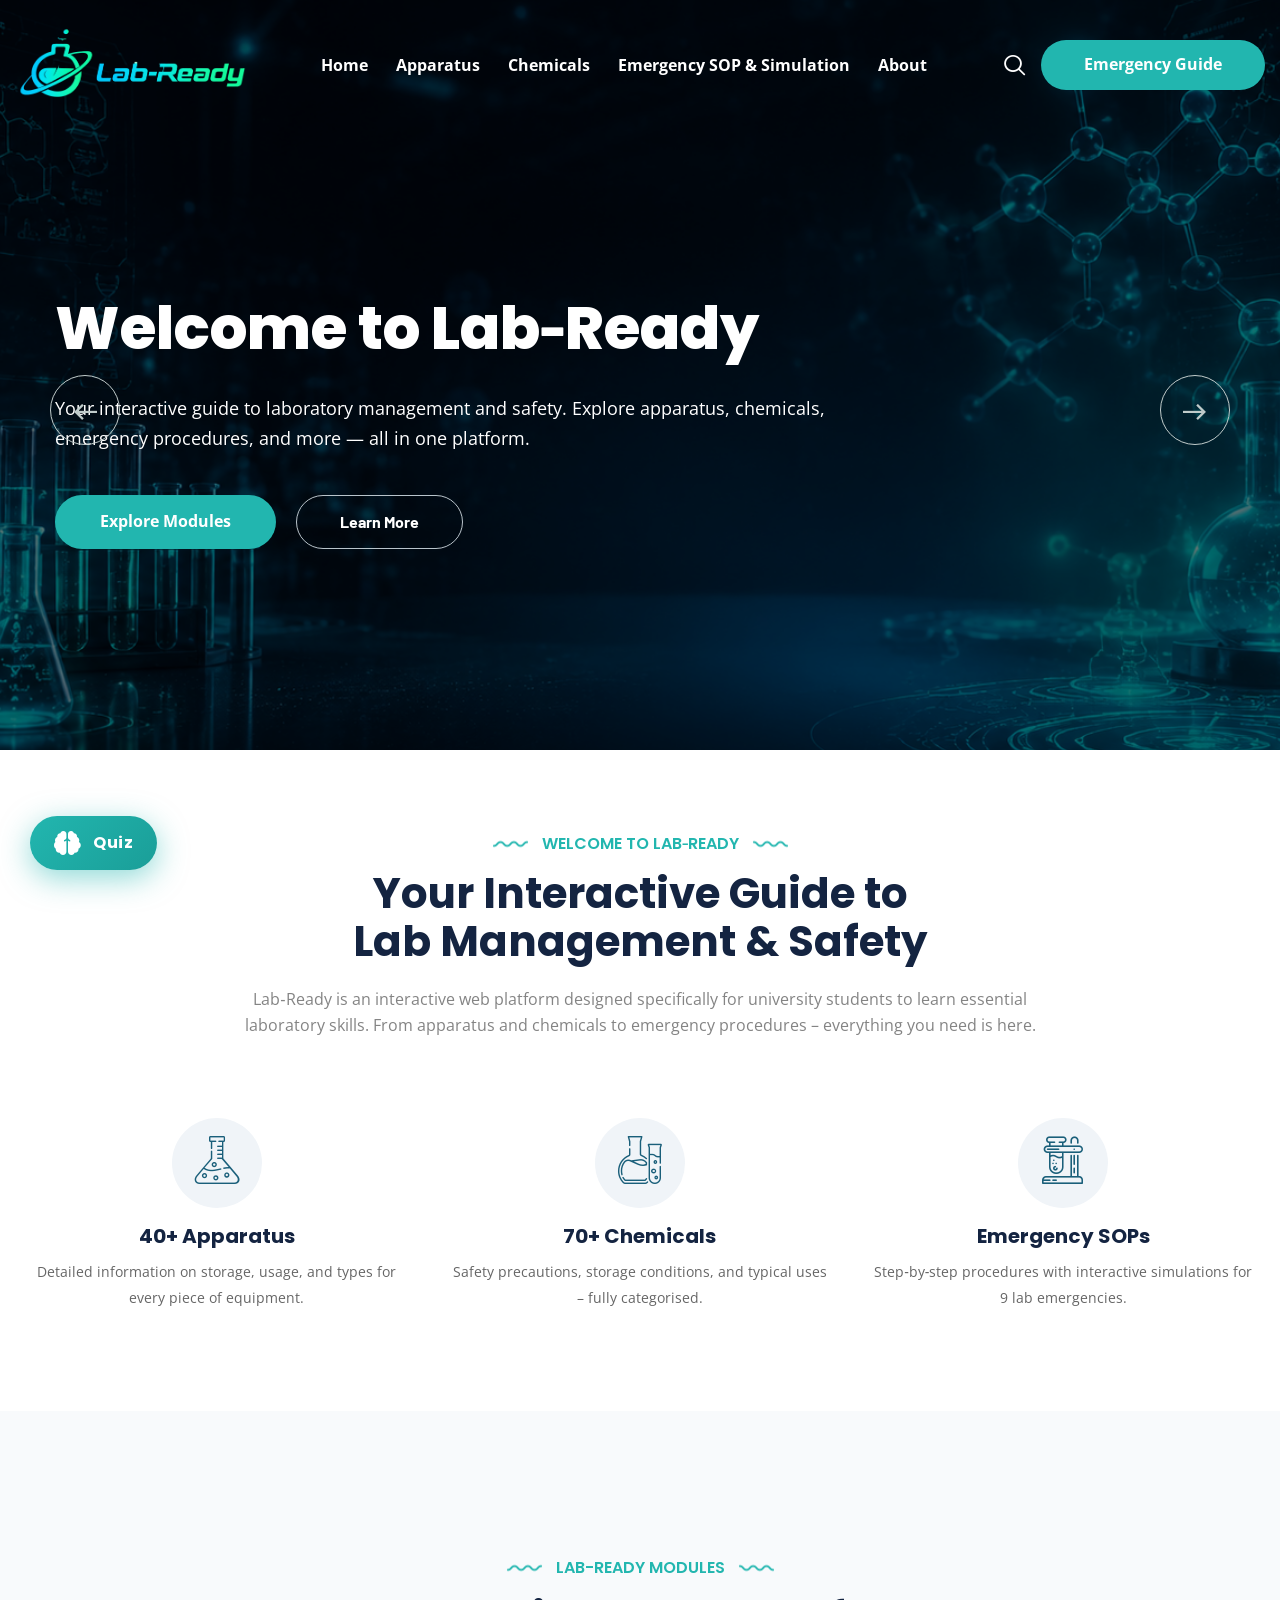
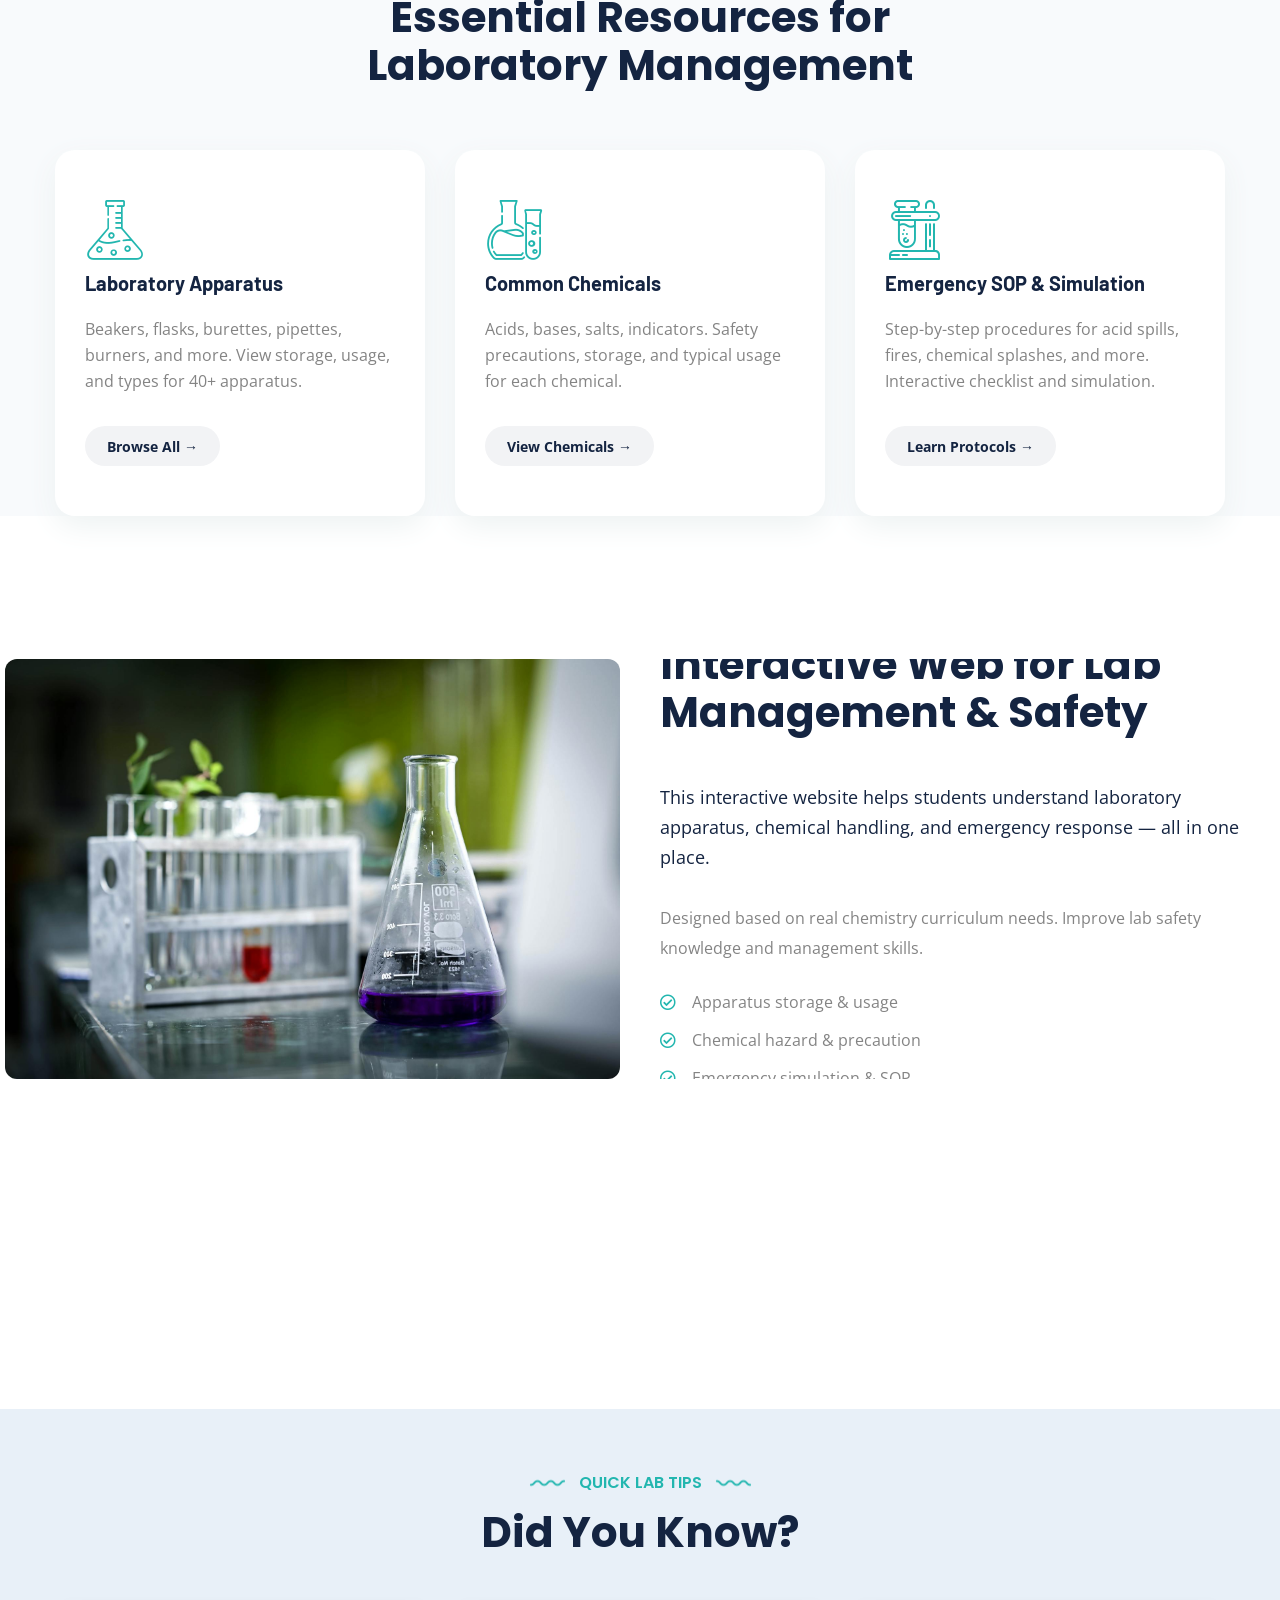
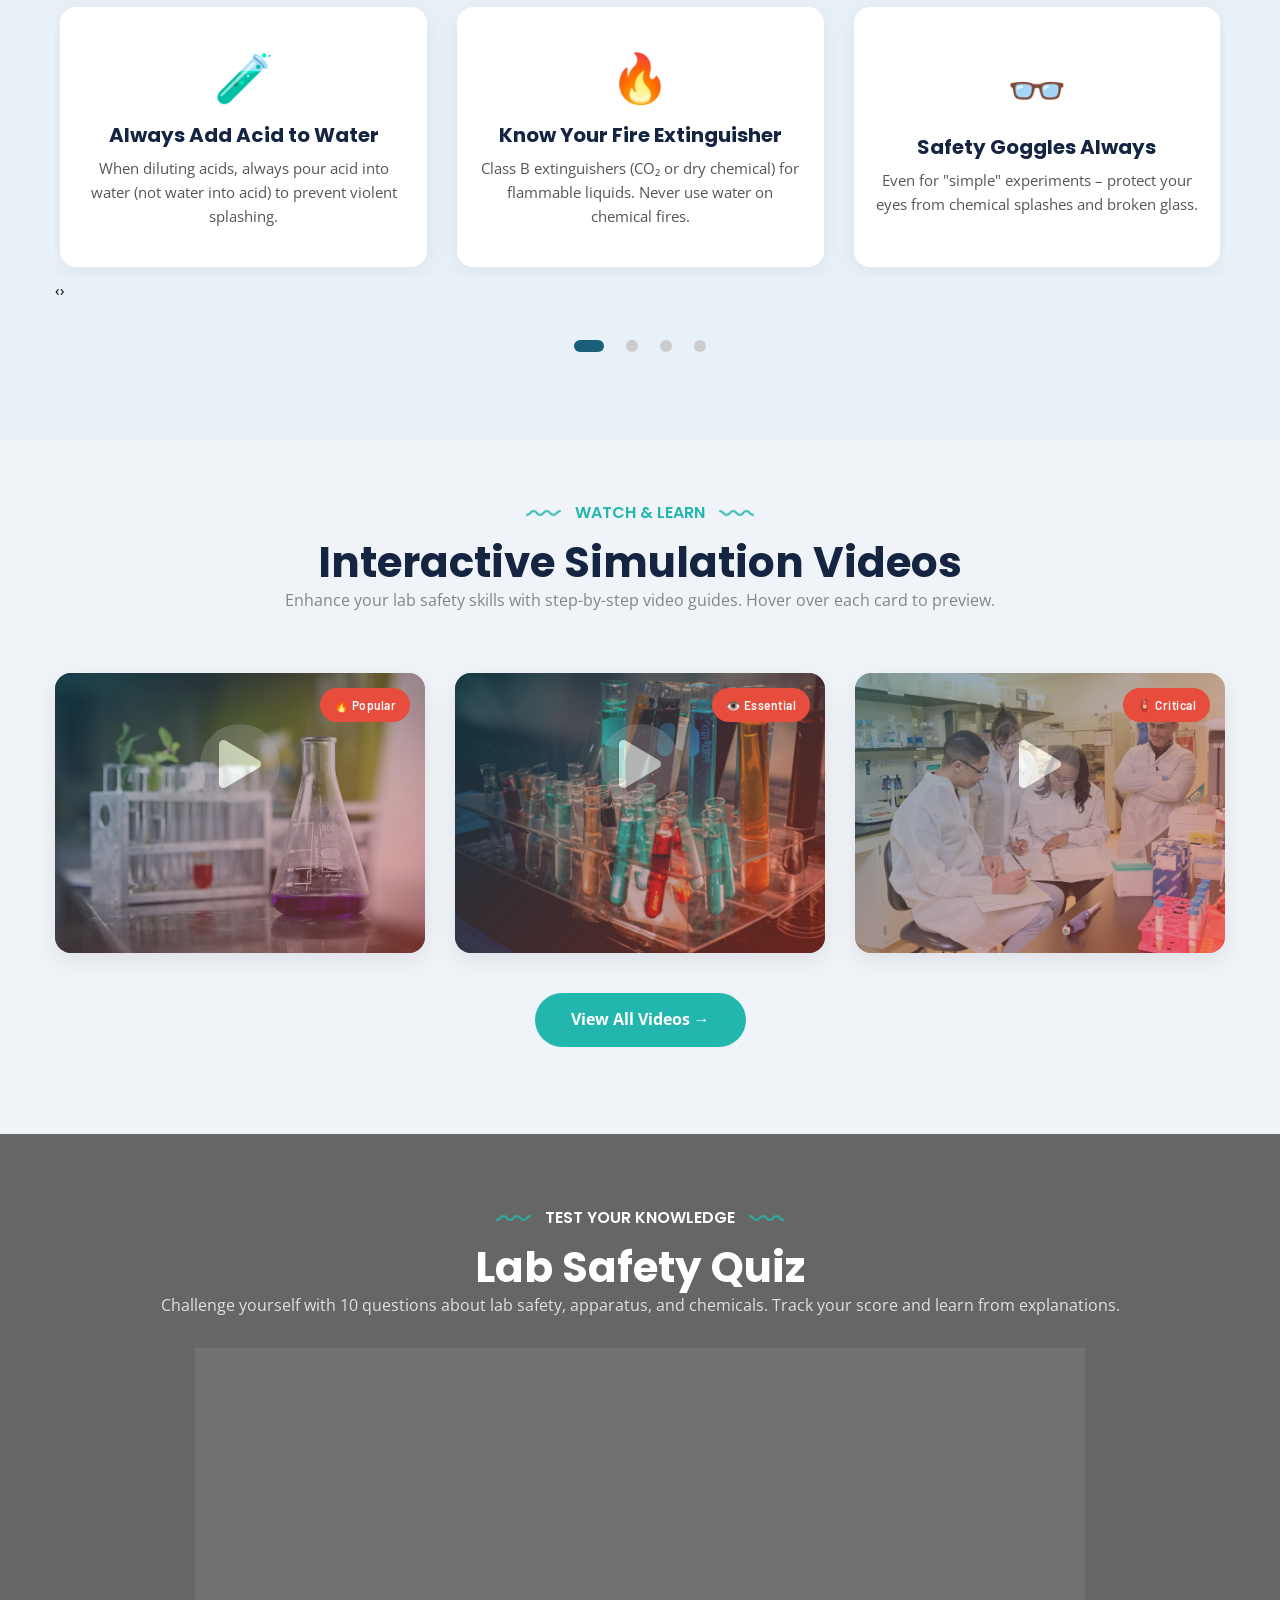
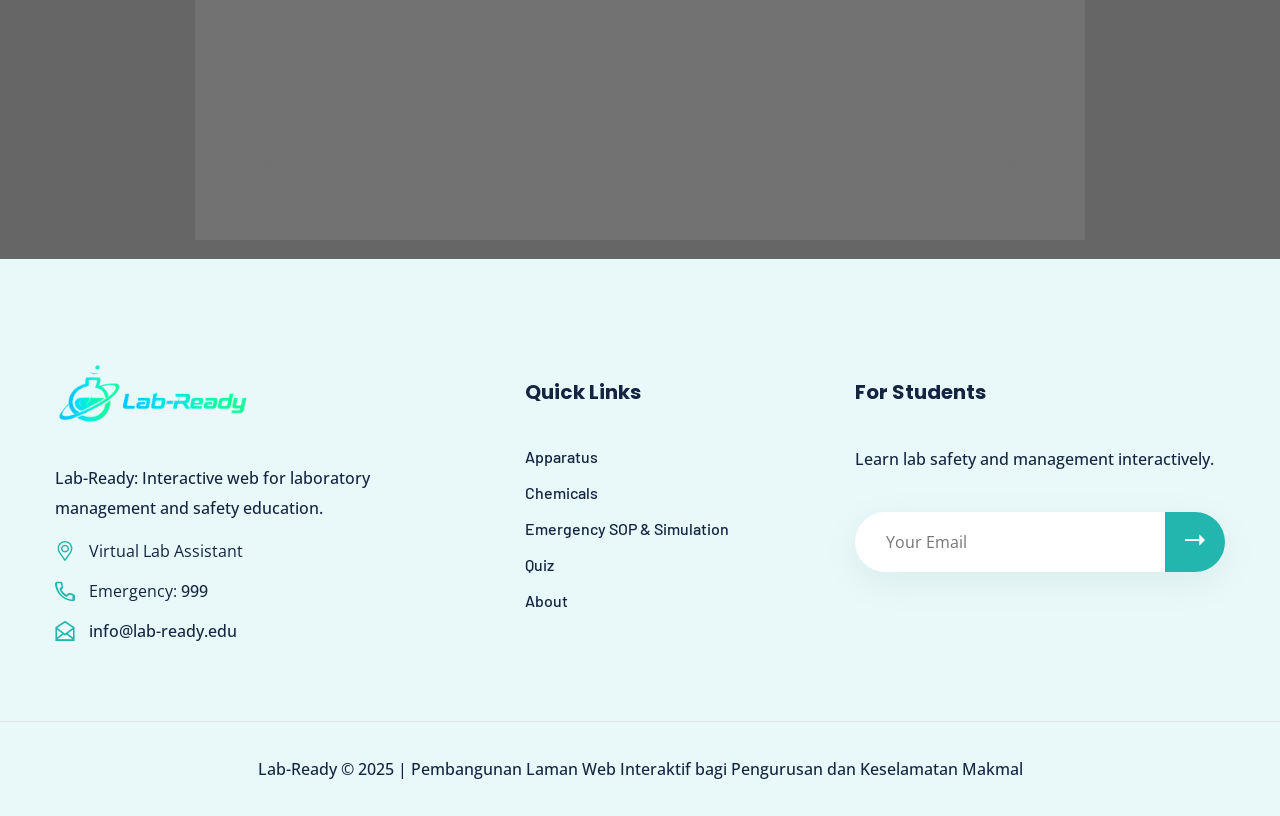
==== commit de4ea775: "commit" ====
--- a/Laborex Pack/Laborex/index.html
+++ b/Laborex Pack/Laborex/index.html
@@ -760,7 +760,7 @@
             
             <!-- SLIDE 1: INTRO TO LAB-READY (NEW) -->
             <div class="slide-item">
-                <div class="bg-img" style="background-image: url('assets/images/banner/apparatus-1.jpg');"></div>
+                <div class="bg-img" style="background-image: url('assets/images/banner/banner1.png');"></div>
                 <div class="auto-container">
                     <div class="row align-items-center clearfix">
                         <div class="col-lg-8 col-md-12 col-sm-12 content-column" style="margin-top: 100px;">
@@ -779,7 +779,7 @@
 
             <!-- SLIDE 2: APPARATUS -->
             <div class="slide-item">
-                <div class="bg-img" style="background-image: url('assets/images/banner/apparatus-4.jpg');"></div>
+                <div class="bg-img" style="background-image: url('assets/images/banner/banner2.png');"></div>
                 <div class="auto-container">
                     <div class="row align-items-center clearfix">
                         <div class="col-lg-8 col-md-12 col-sm-12 content-column" style="margin-top: 100px;">
@@ -798,7 +798,7 @@
 
             <!-- SLIDE 3: CHEMICALS -->
             <div class="slide-item">
-                <div class="bg-img" style="background-image: url('assets/images/banner/apparatus-5.jpg');"></div>
+                <div class="bg-img" style="background-image: url('assets/images/banner/banner3.png');"></div>
                 <div class="auto-container">
                     <div class="row align-items-center clearfix">
                         <div class="col-lg-8 col-md-12 col-sm-12 content-column" style="margin-top: 100px;">
@@ -817,7 +817,7 @@
 
             <!-- SLIDE 4: EMERGENCY SOP & SIMULATION -->
             <div class="slide-item">
-                <div class="bg-img" style="background-image: url('assets/images/banner/apparatus-6.jpg');"></div>
+                <div class="bg-img" style="background-image: url('assets/images/banner/banner4.png');"></div>
                 <div class="auto-container">
                     <div class="row align-items-center clearfix">
                         <div class="col-lg-8 col-md-12 col-sm-12 content-column" style="margin-top: 100px;">
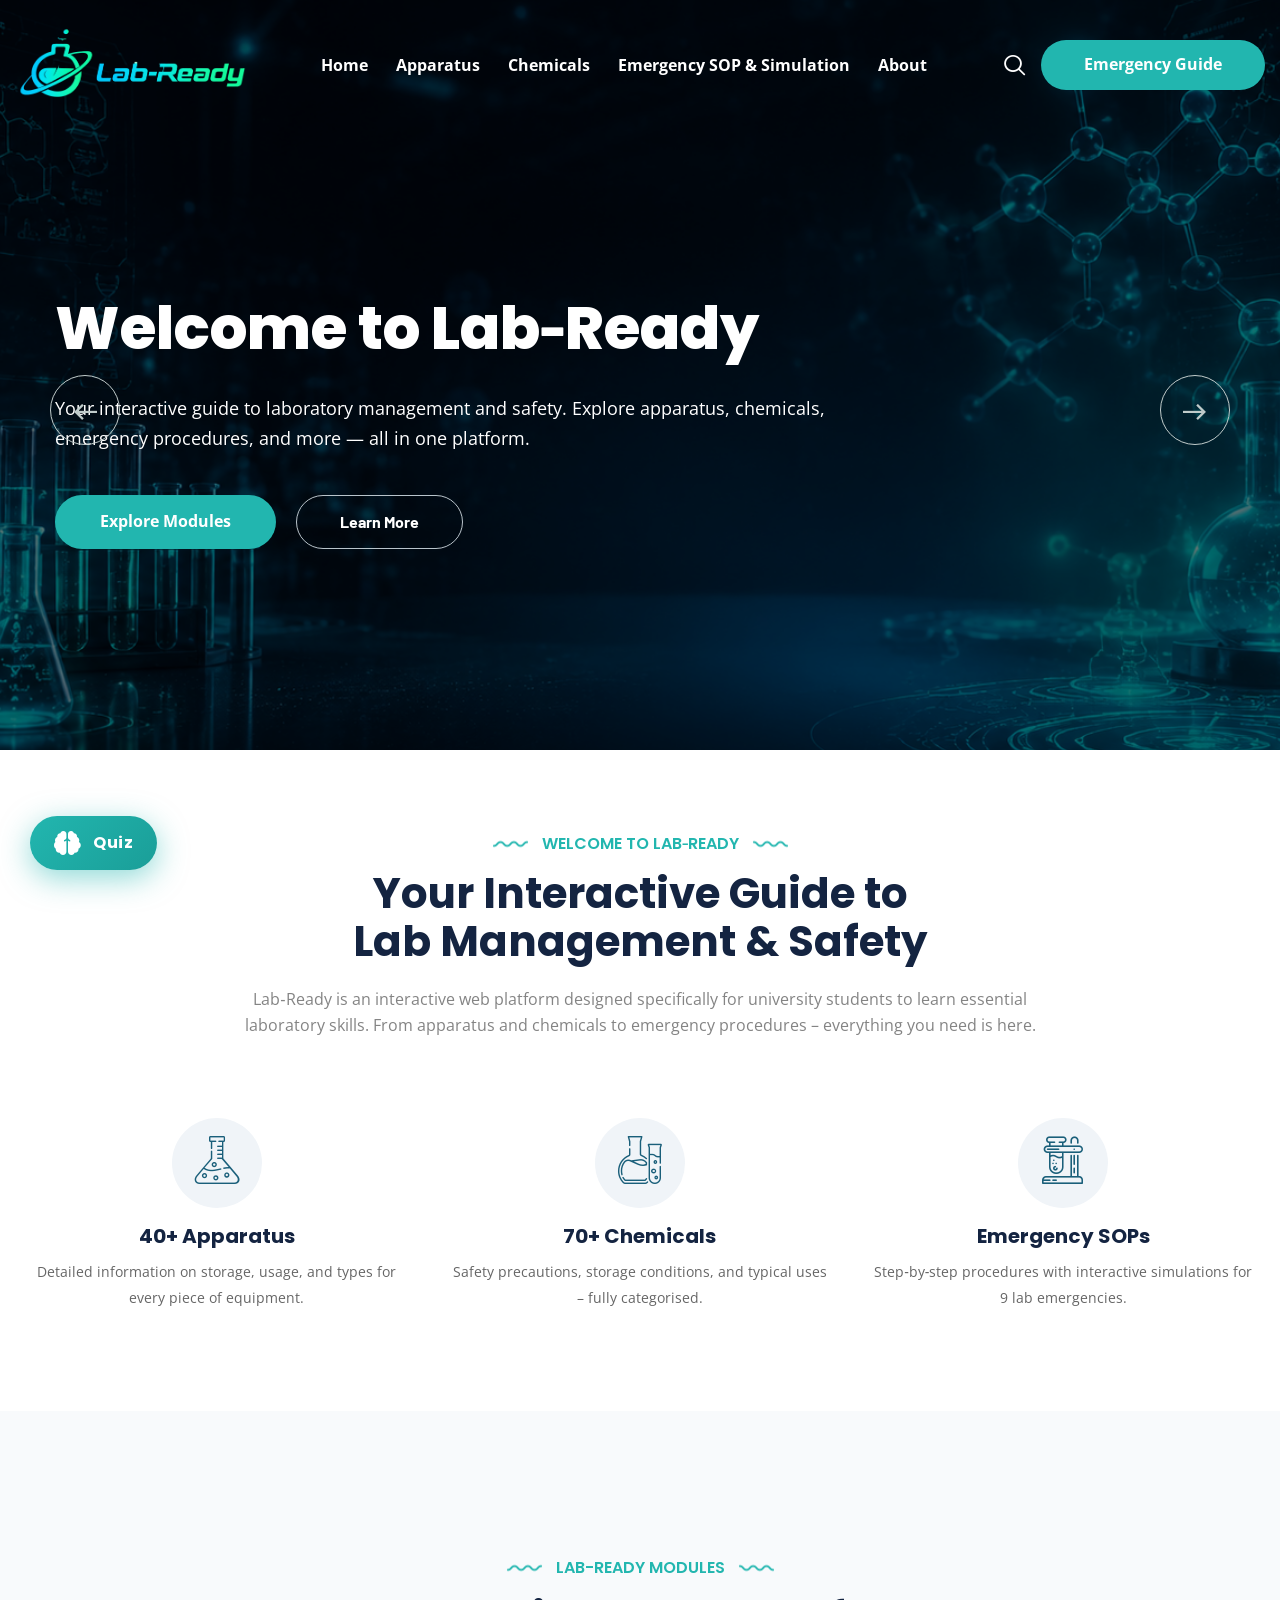
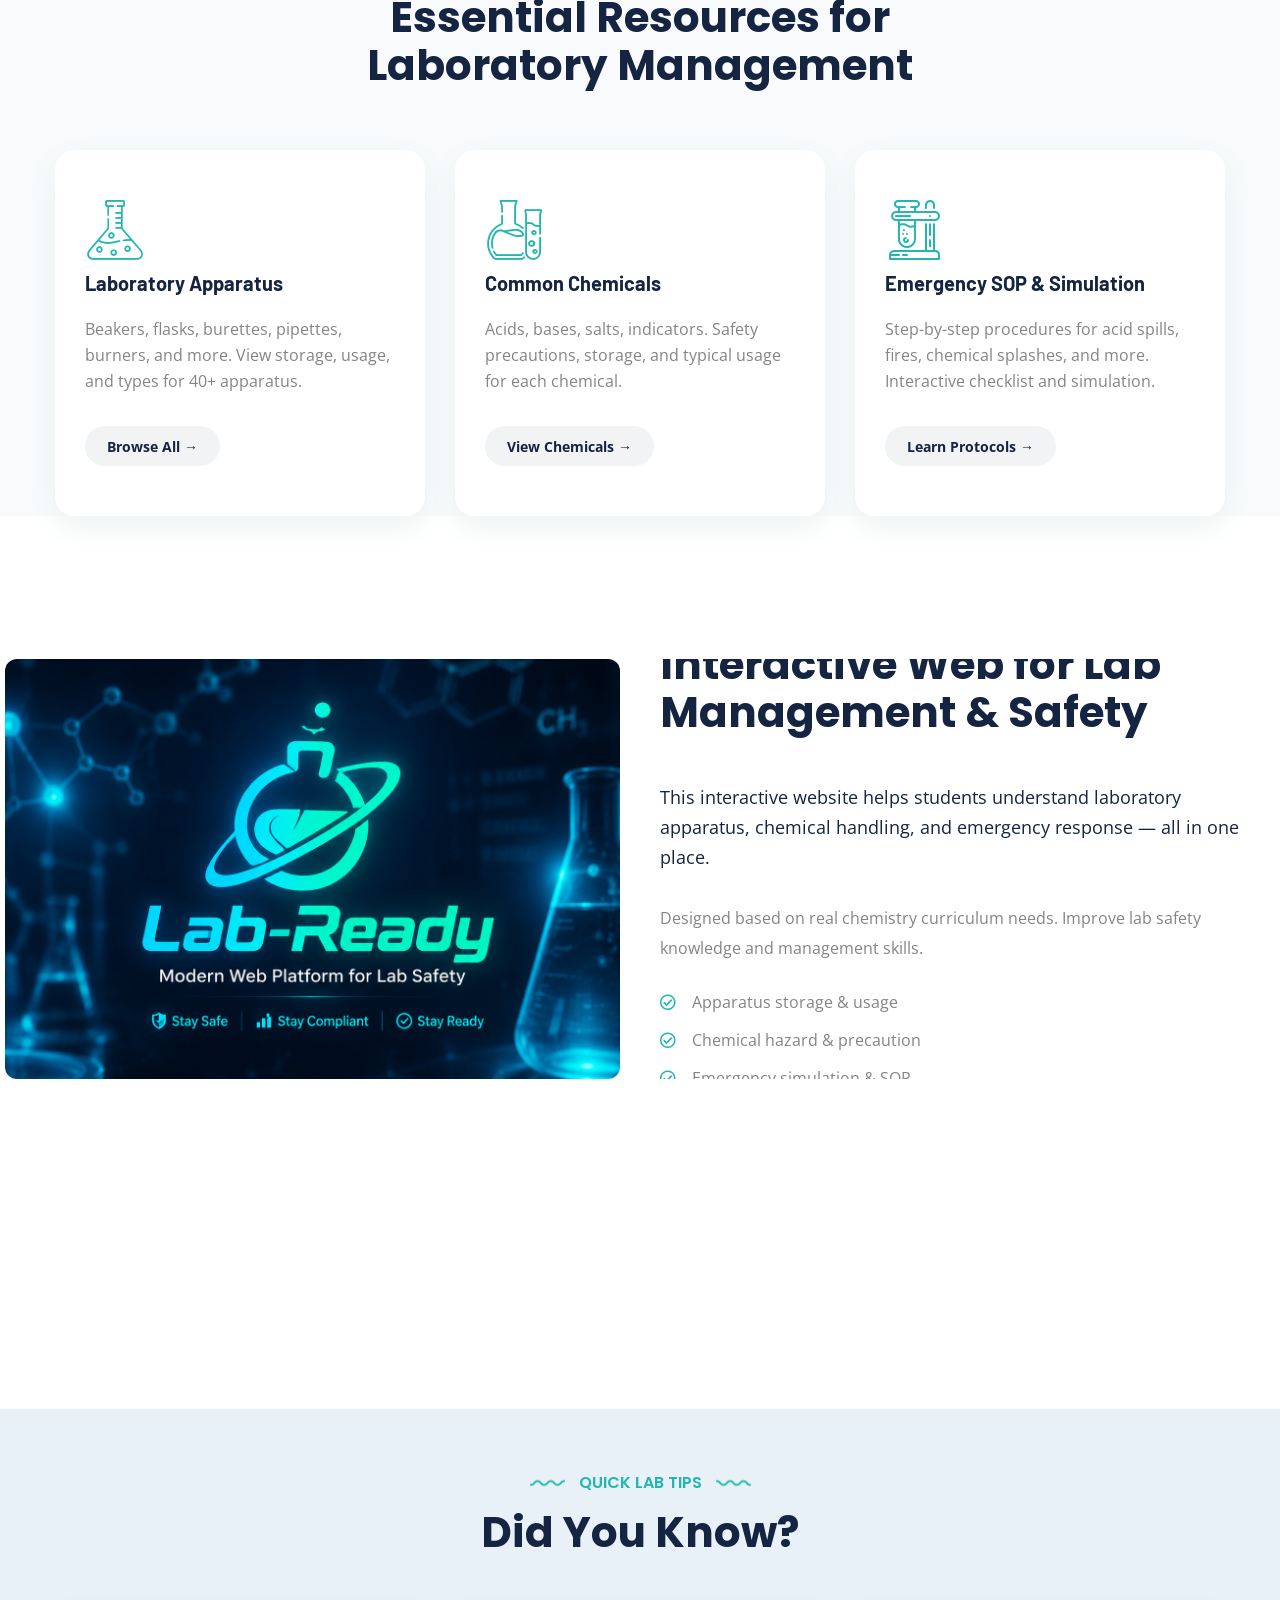
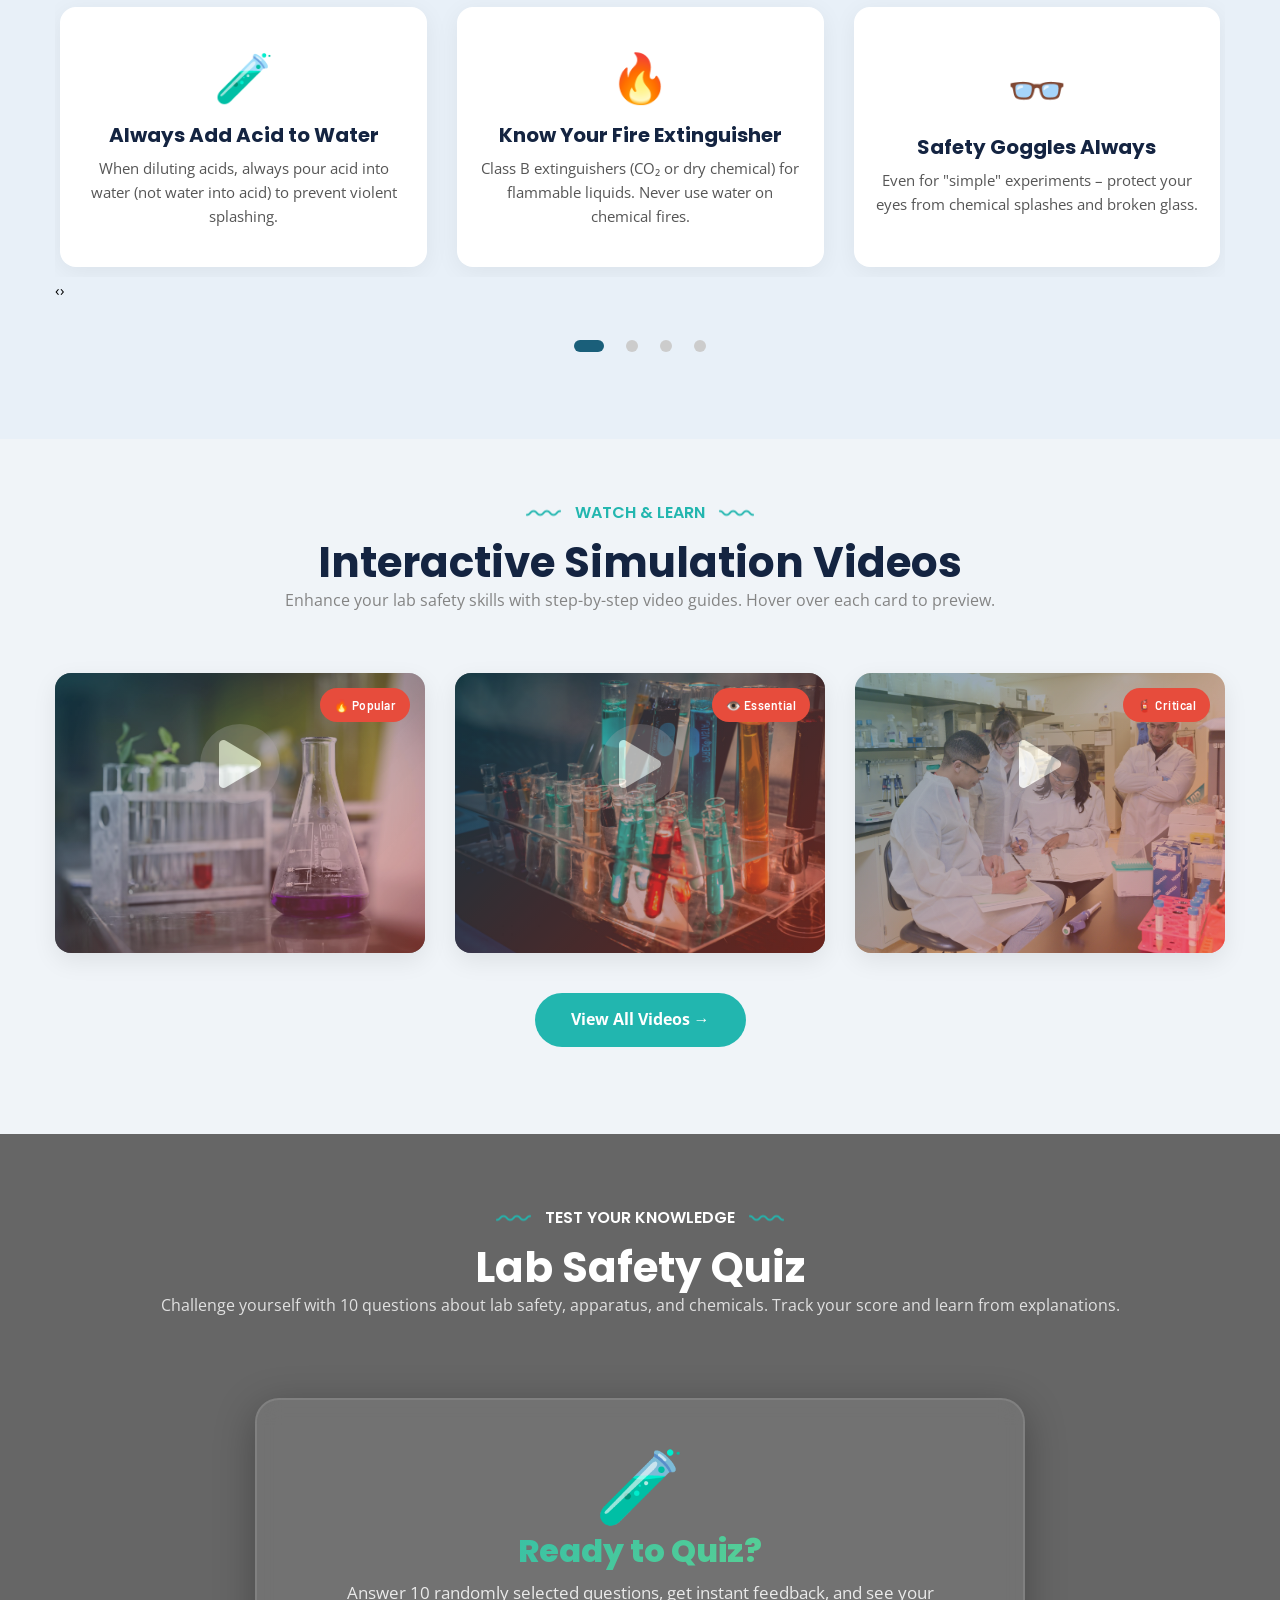
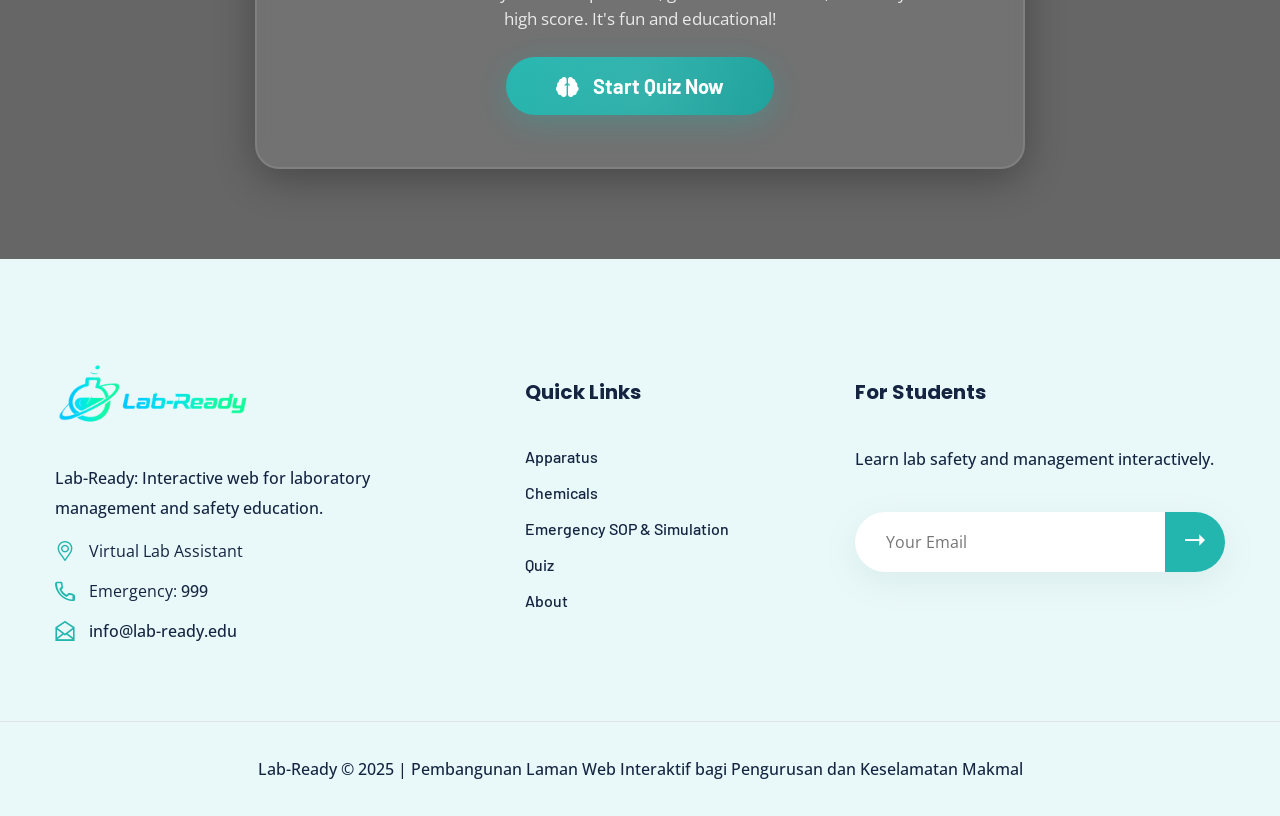
==== commit 4f545f37: "commit" ====
--- a/Laborex Pack/Laborex/index.html
+++ b/Laborex Pack/Laborex/index.html
@@ -914,7 +914,7 @@
             <div class="row about-fixed-row">
                 <div class="image-column">
                     <div class="about-image-wrapper">
-                        <img src="assets/images/banner/apparatus-1.jpg" alt="Laboratory equipment">
+                        <img src="assets/images/lab-intro.png" alt="Laboratory equipment">
                     </div>
                 </div>
                 <div class="content-column">
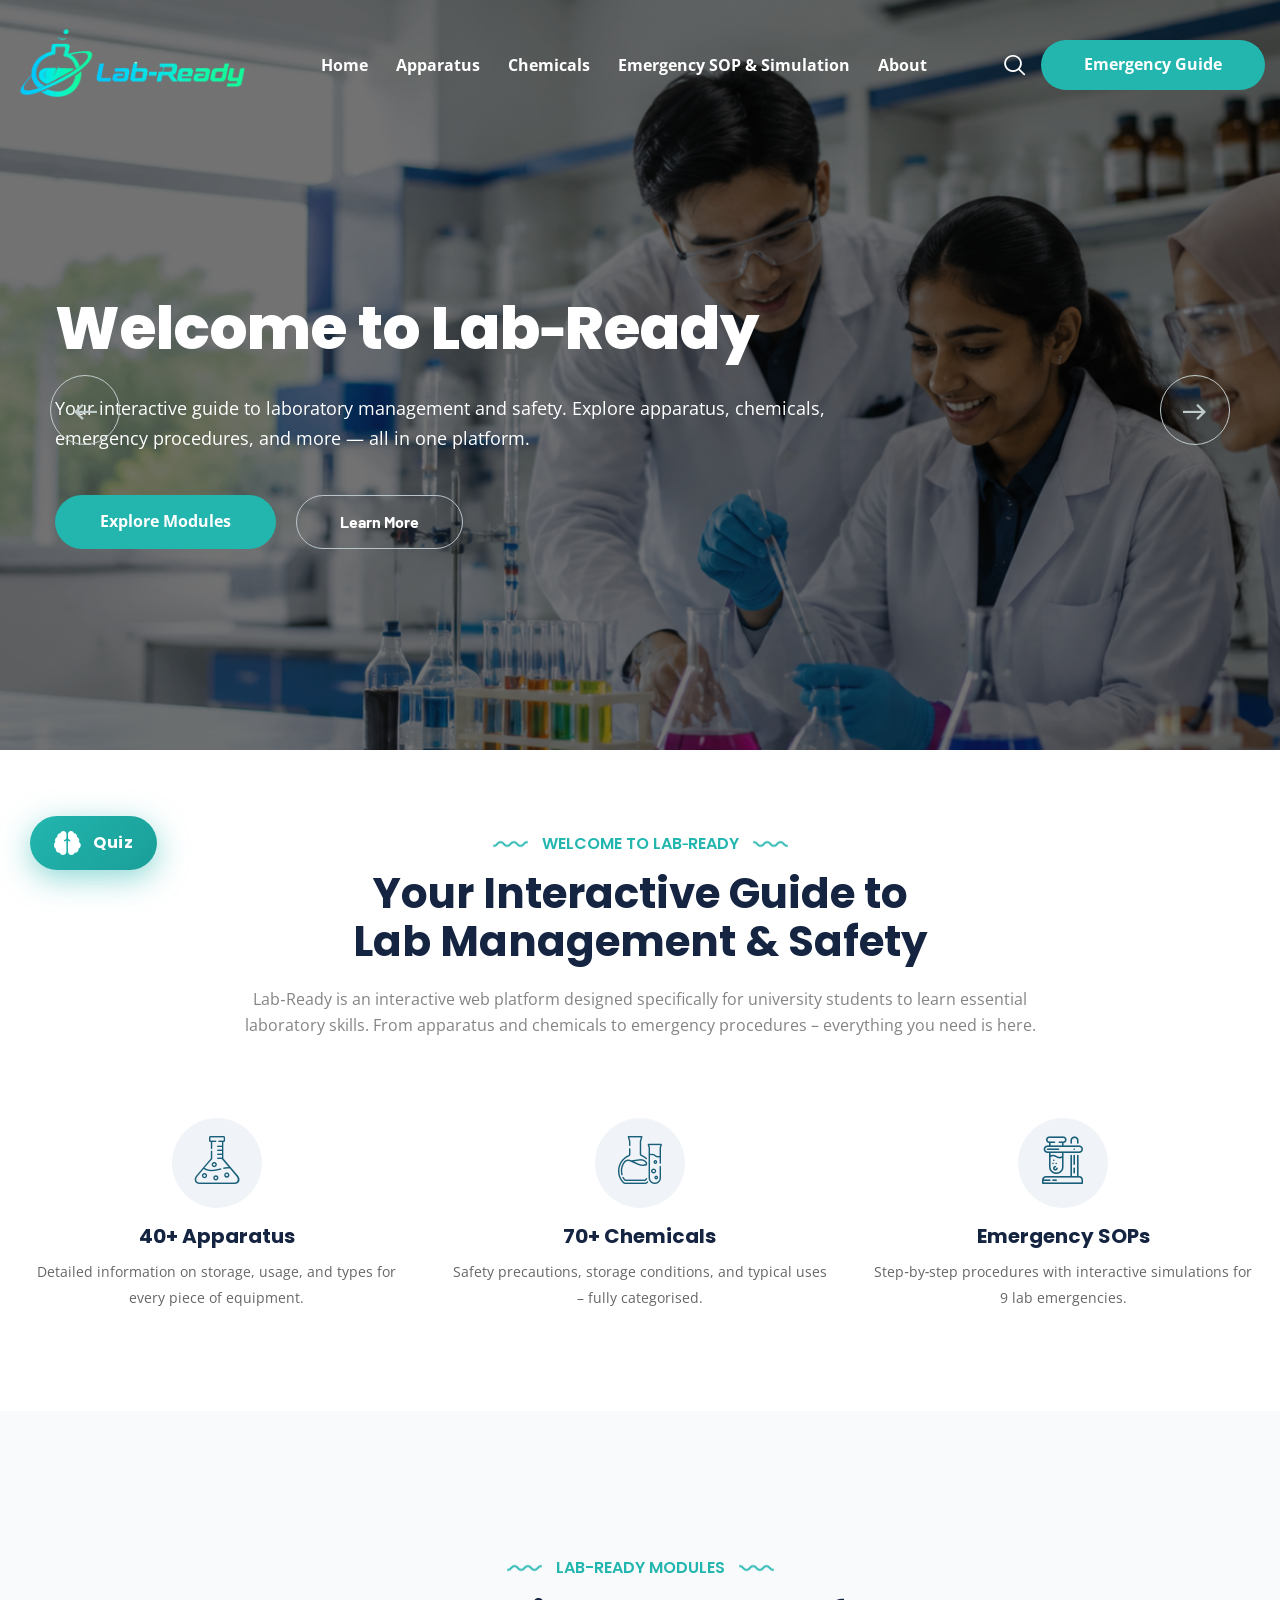
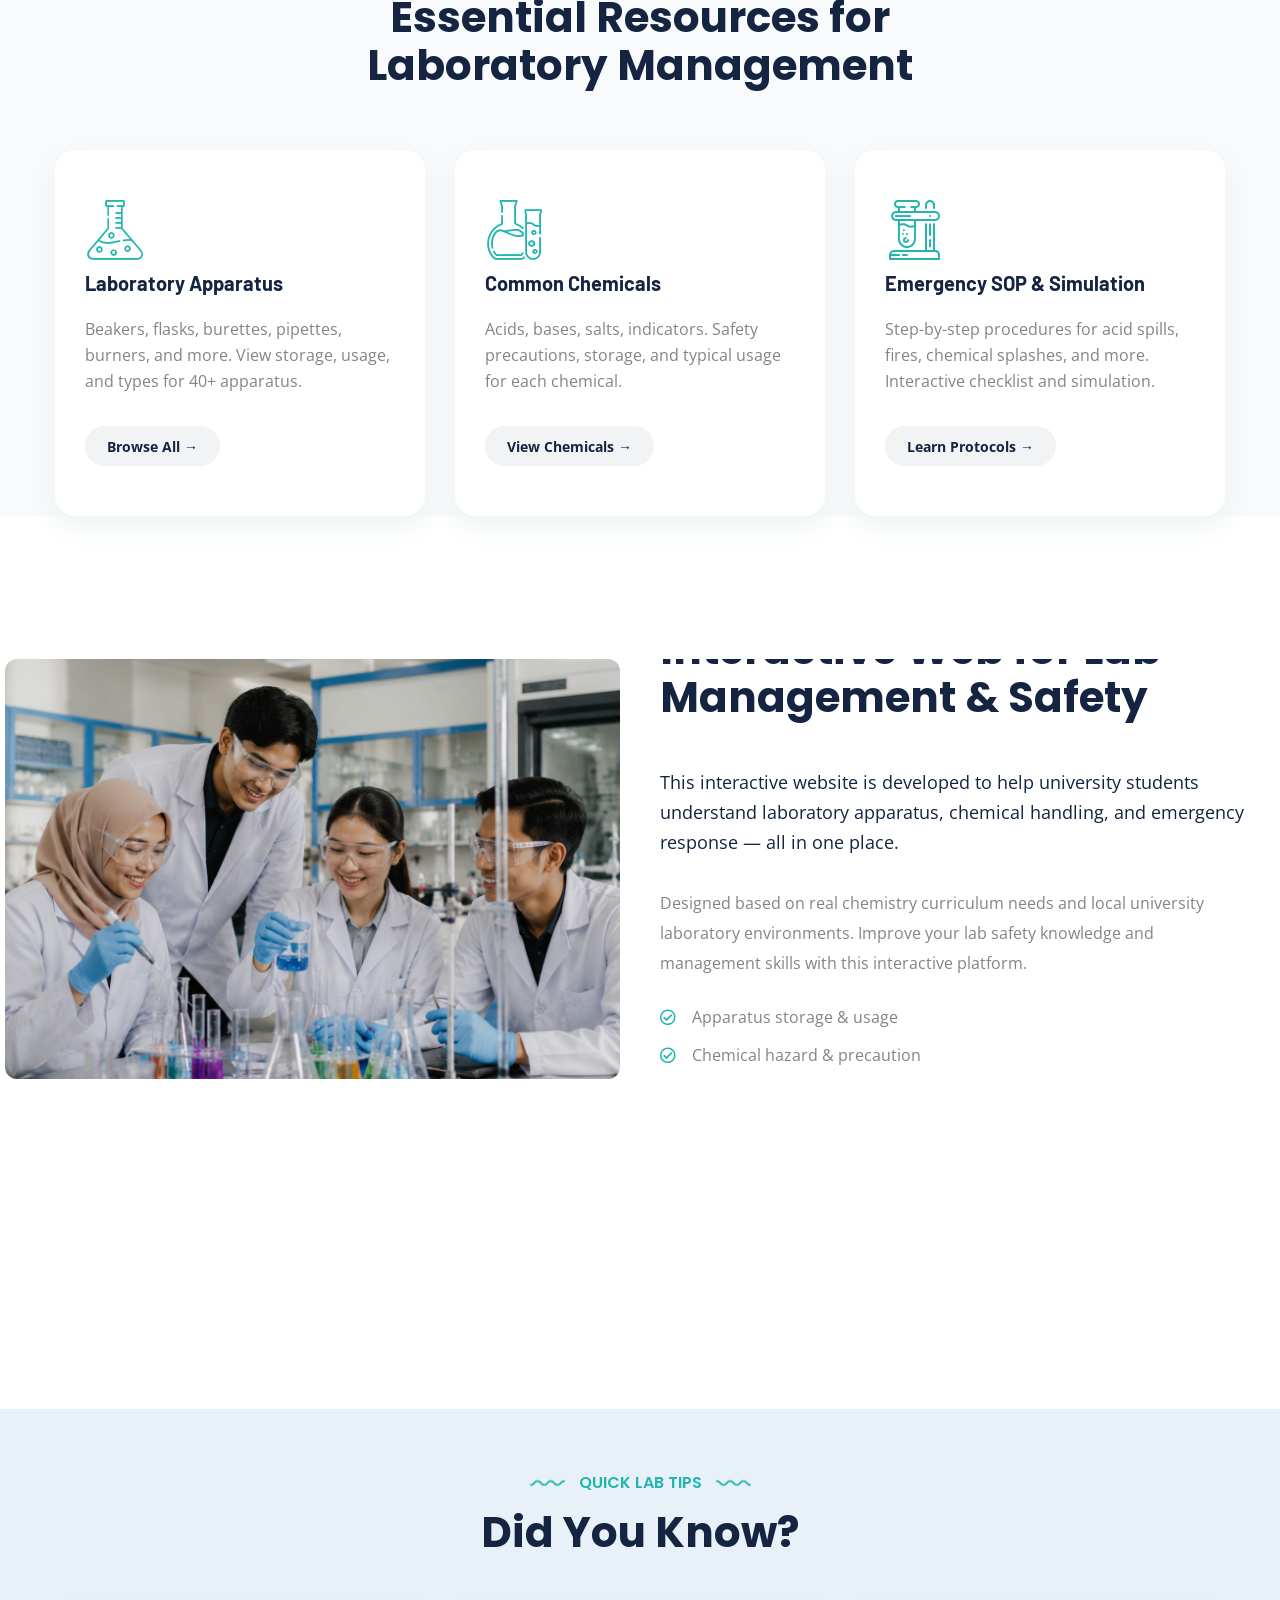
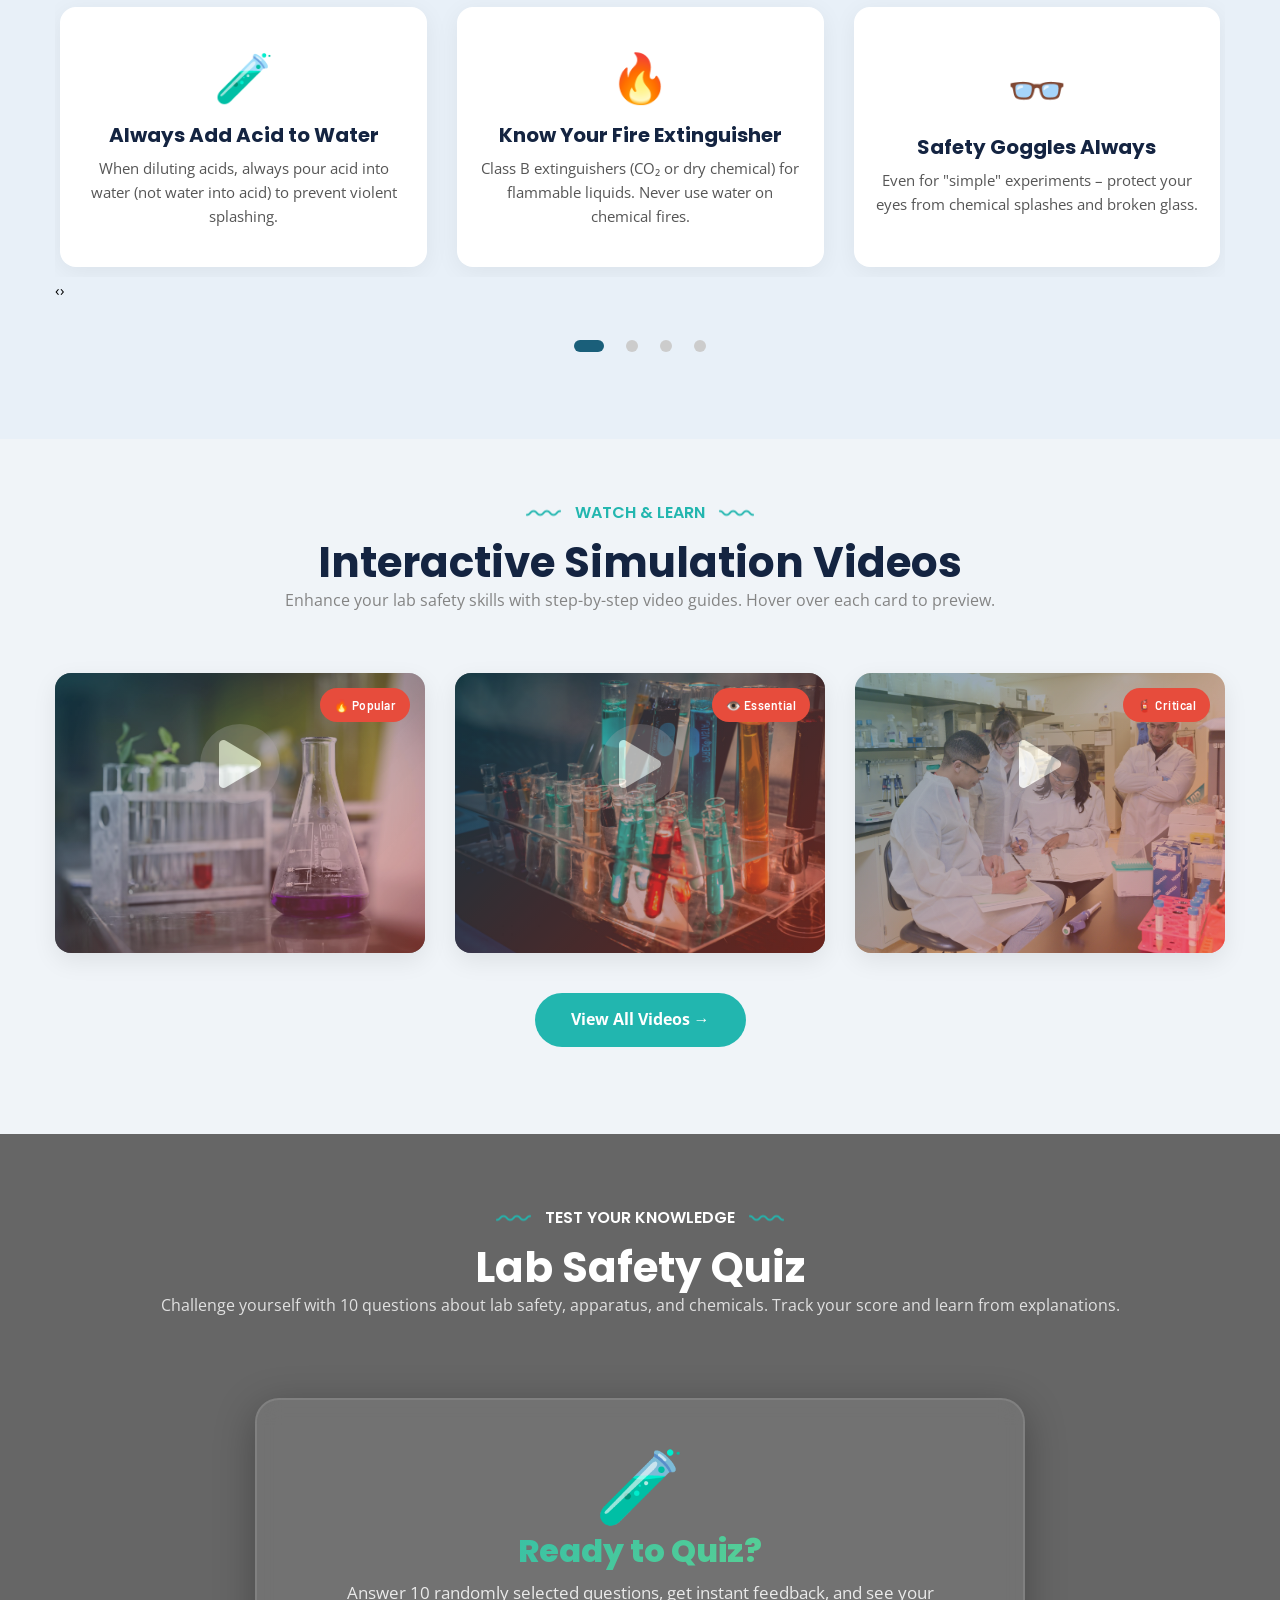
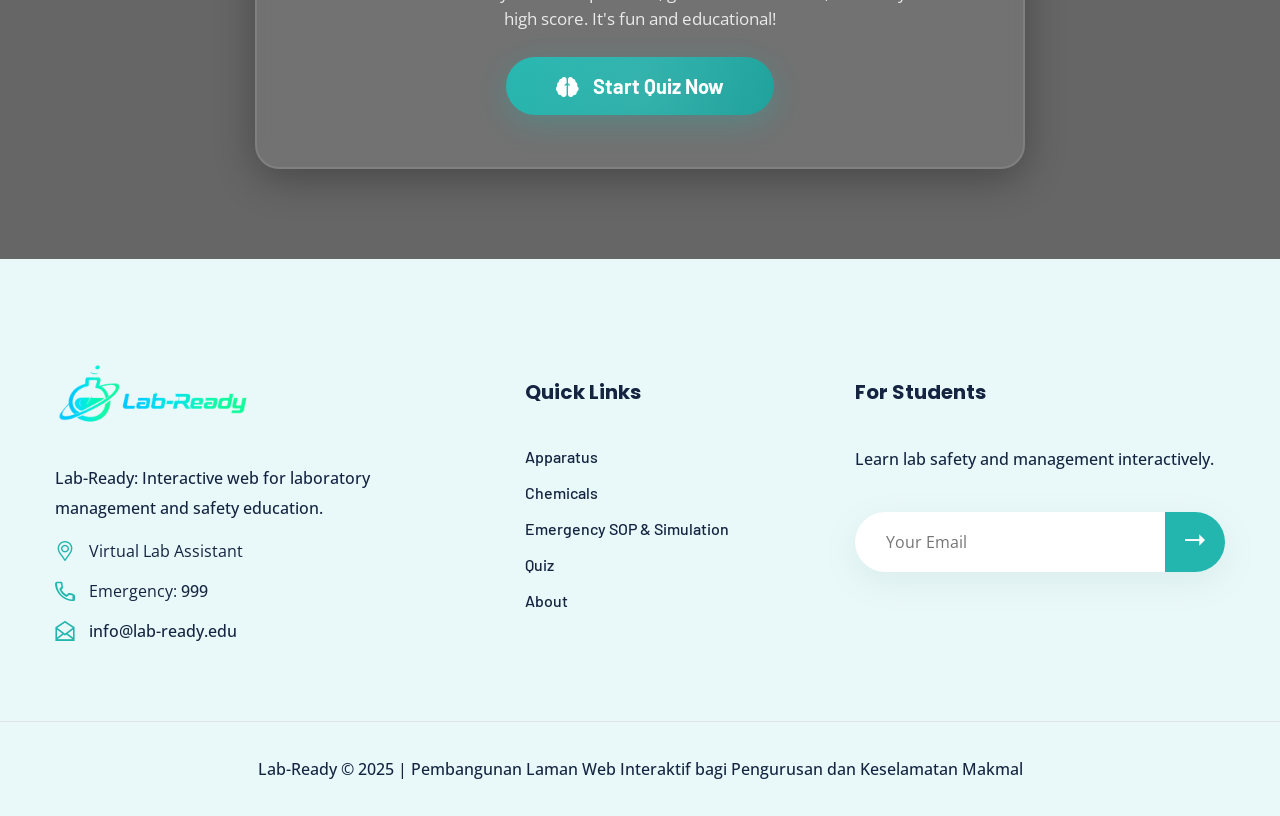
==== commit 9e905853: "commit" ====
--- a/Laborex Pack/Laborex/index.html
+++ b/Laborex Pack/Laborex/index.html
@@ -758,9 +758,9 @@
     <section class="banner-section style-four style-five">
         <div class="banner-carousel owl-theme owl-carousel owl-dots-none">
             
-            <!-- SLIDE 1: INTRO TO LAB-READY (NEW) -->
+            <!-- SLIDE 1: INTRO TO LAB-READY -->
             <div class="slide-item">
-                <div class="bg-img" style="background-image: url('assets/images/banner/banner1.png');"></div>
+                <div class="bg-img" style="background-image: url('assets/images/local/local-1.png');"></div>
                 <div class="auto-container">
                     <div class="row align-items-center clearfix">
                         <div class="col-lg-8 col-md-12 col-sm-12 content-column" style="margin-top: 100px;">
@@ -798,7 +798,7 @@
 
             <!-- SLIDE 3: CHEMICALS -->
             <div class="slide-item">
-                <div class="bg-img" style="background-image: url('assets/images/banner/banner3.png');"></div>
+                <div class="bg-img" style="background-image: url('assets/images/banner/banner6.png');"></div>
                 <div class="auto-container">
                     <div class="row align-items-center clearfix">
                         <div class="col-lg-8 col-md-12 col-sm-12 content-column" style="margin-top: 100px;">
@@ -817,7 +817,7 @@
 
             <!-- SLIDE 4: EMERGENCY SOP & SIMULATION -->
             <div class="slide-item">
-                <div class="bg-img" style="background-image: url('assets/images/banner/banner4.png');"></div>
+                <div class="bg-img" style="background-image: url('assets/images/banner/banner7.png');"></div>
                 <div class="auto-container">
                     <div class="row align-items-center clearfix">
                         <div class="col-lg-8 col-md-12 col-sm-12 content-column" style="margin-top: 100px;">
@@ -908,13 +908,16 @@
         </div>
     </section>
 
-    <!-- ABOUT -->
+    <!-- ============================================================ -->
+    <!-- ABOUT – Updated with Local Context -->
+    <!-- ============================================================ -->
     <section class="about-style-two sec-pad bg-white" id="about">
         <div class="auto-container">
             <div class="row about-fixed-row">
                 <div class="image-column">
                     <div class="about-image-wrapper">
-                        <img src="assets/images/lab-intro.png" alt="Laboratory equipment">
+                        <!-- Placeholder for local lab image – replace with actual image -->
+                        <img src="assets/images/local/local-3.png" alt="Laboratory environment at our university">
                     </div>
                 </div>
                 <div class="content-column">
@@ -922,14 +925,14 @@
                         <div class="content_block_1 w-100">
                             <div class="content-box">
                                 <div class="sec-title">
-                                    <h6>Lab-Ready Project</h6>
+                                    <h6>About Lab-Ready</h6>
                                     <h2>Interactive Web for Lab Management & Safety</h2>
                                 </div>
                                 <div class="bold-text">
-                                    <p>This interactive website helps students understand laboratory apparatus, chemical handling, and emergency response — all in one place.</p>
+                                    <p>This interactive website is developed to help university students understand laboratory apparatus, chemical handling, and emergency response — all in one place.</p>
                                 </div>
                                 <div class="text">
-                                    <p>Designed based on real chemistry curriculum needs. Improve lab safety knowledge and management skills.</p>
+                                    <p>Designed based on real chemistry curriculum needs and local university laboratory environments. Improve your lab safety knowledge and management skills with this interactive platform.</p>
                                     <ul class="list-style-one clearfix">
                                         <li>Apparatus storage & usage</li>
                                         <li>Chemical hazard & precaution</li>
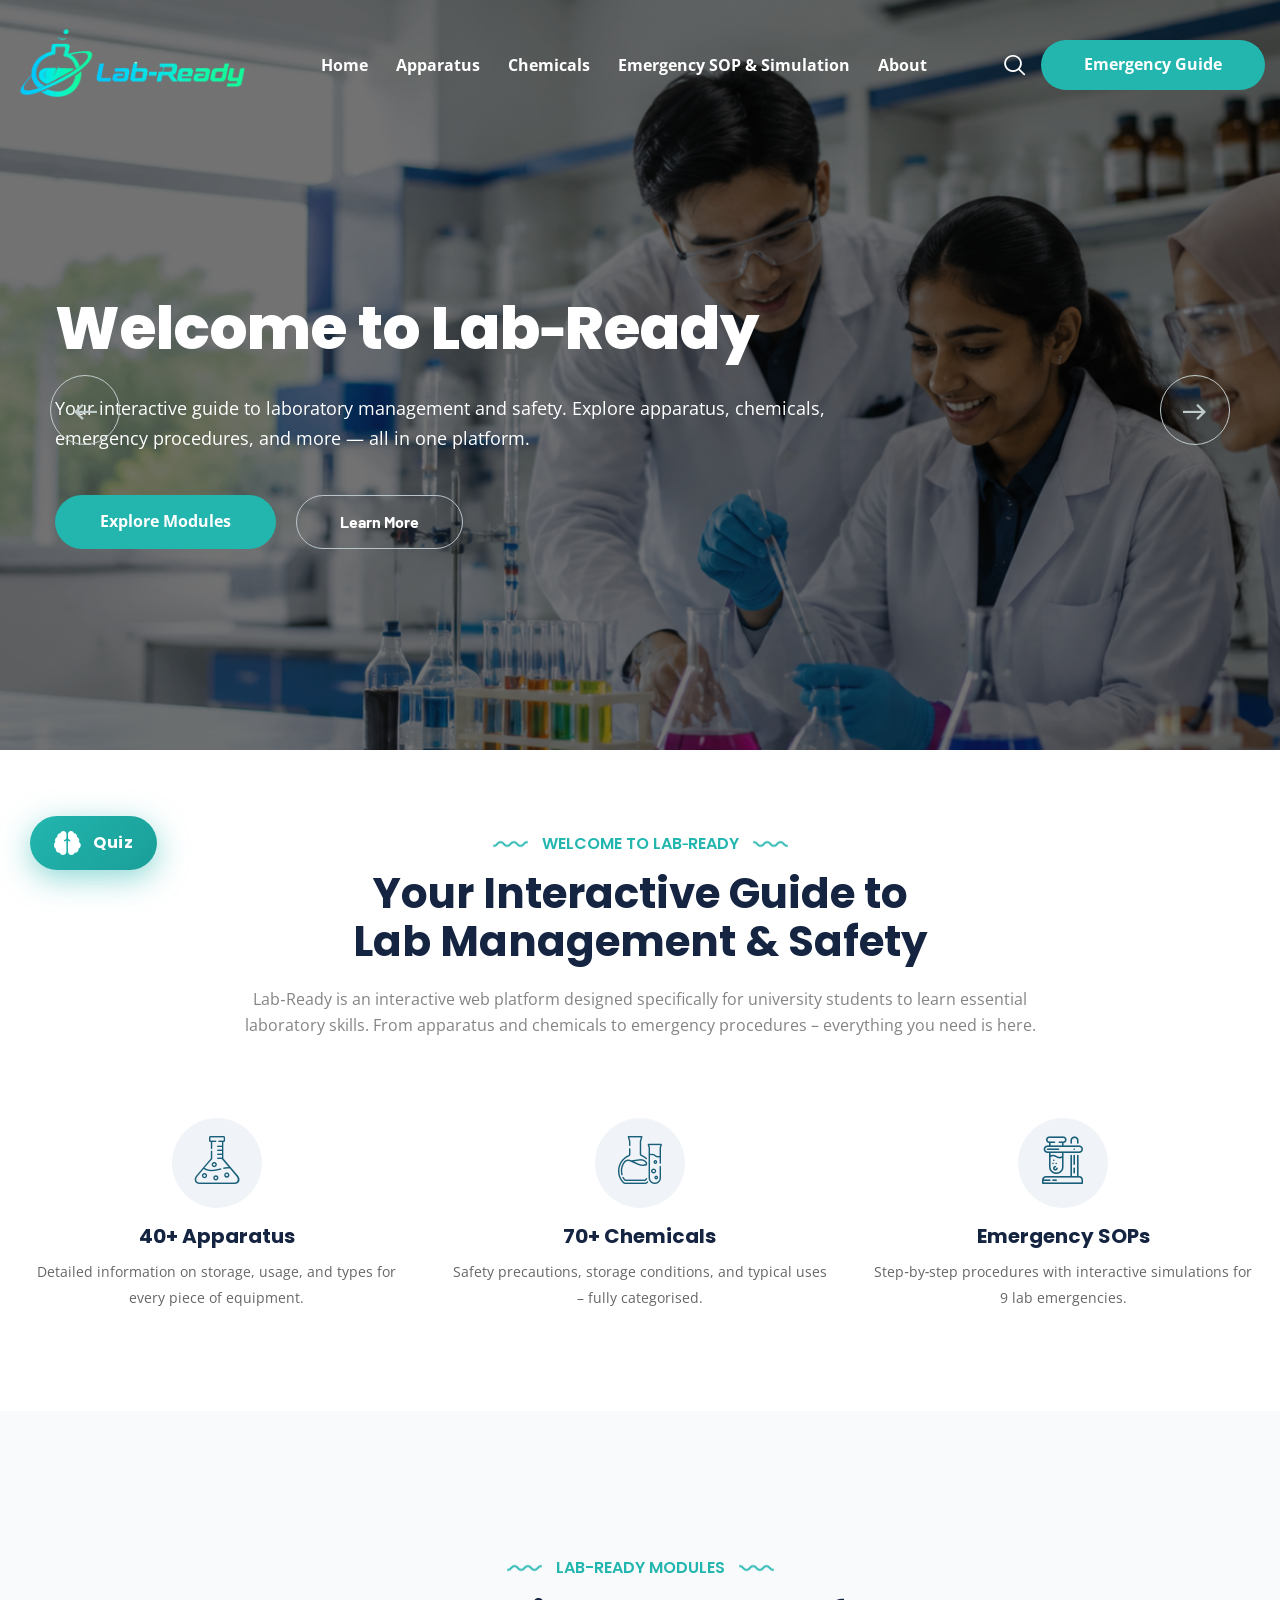
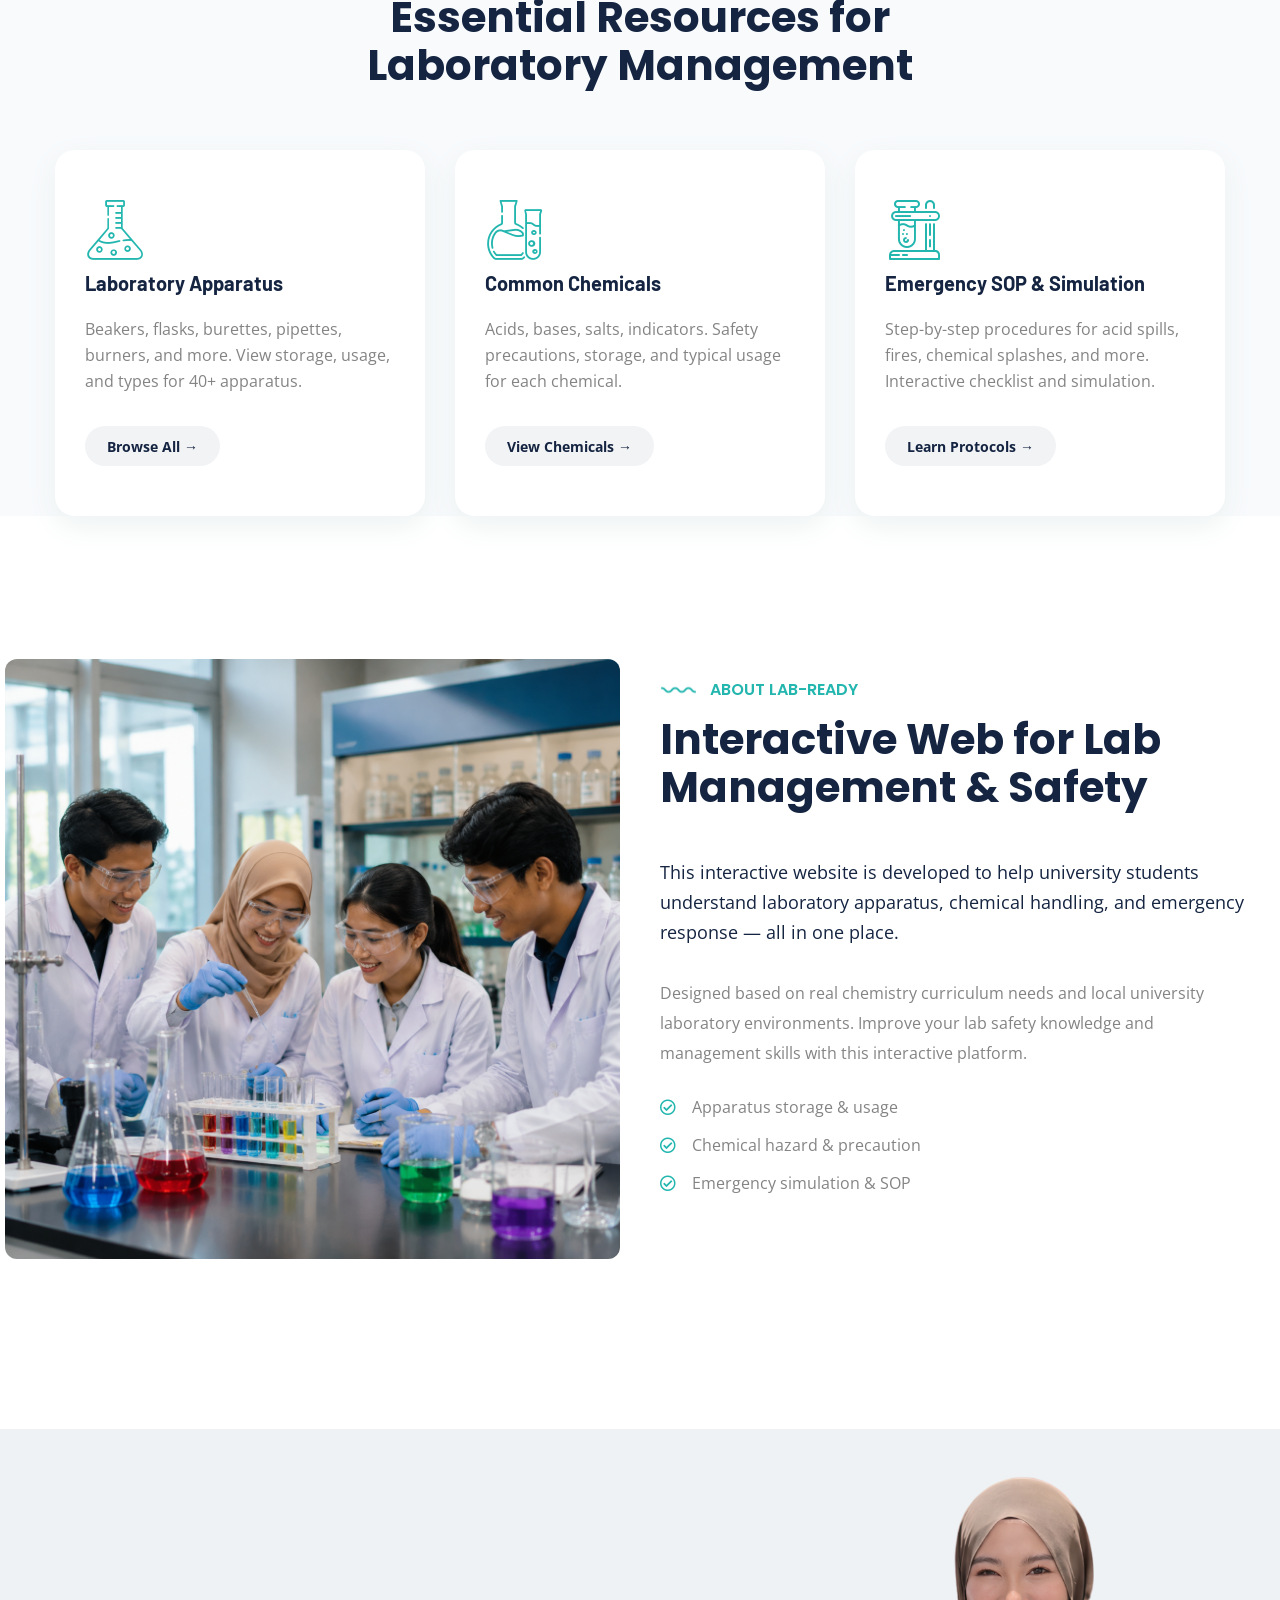
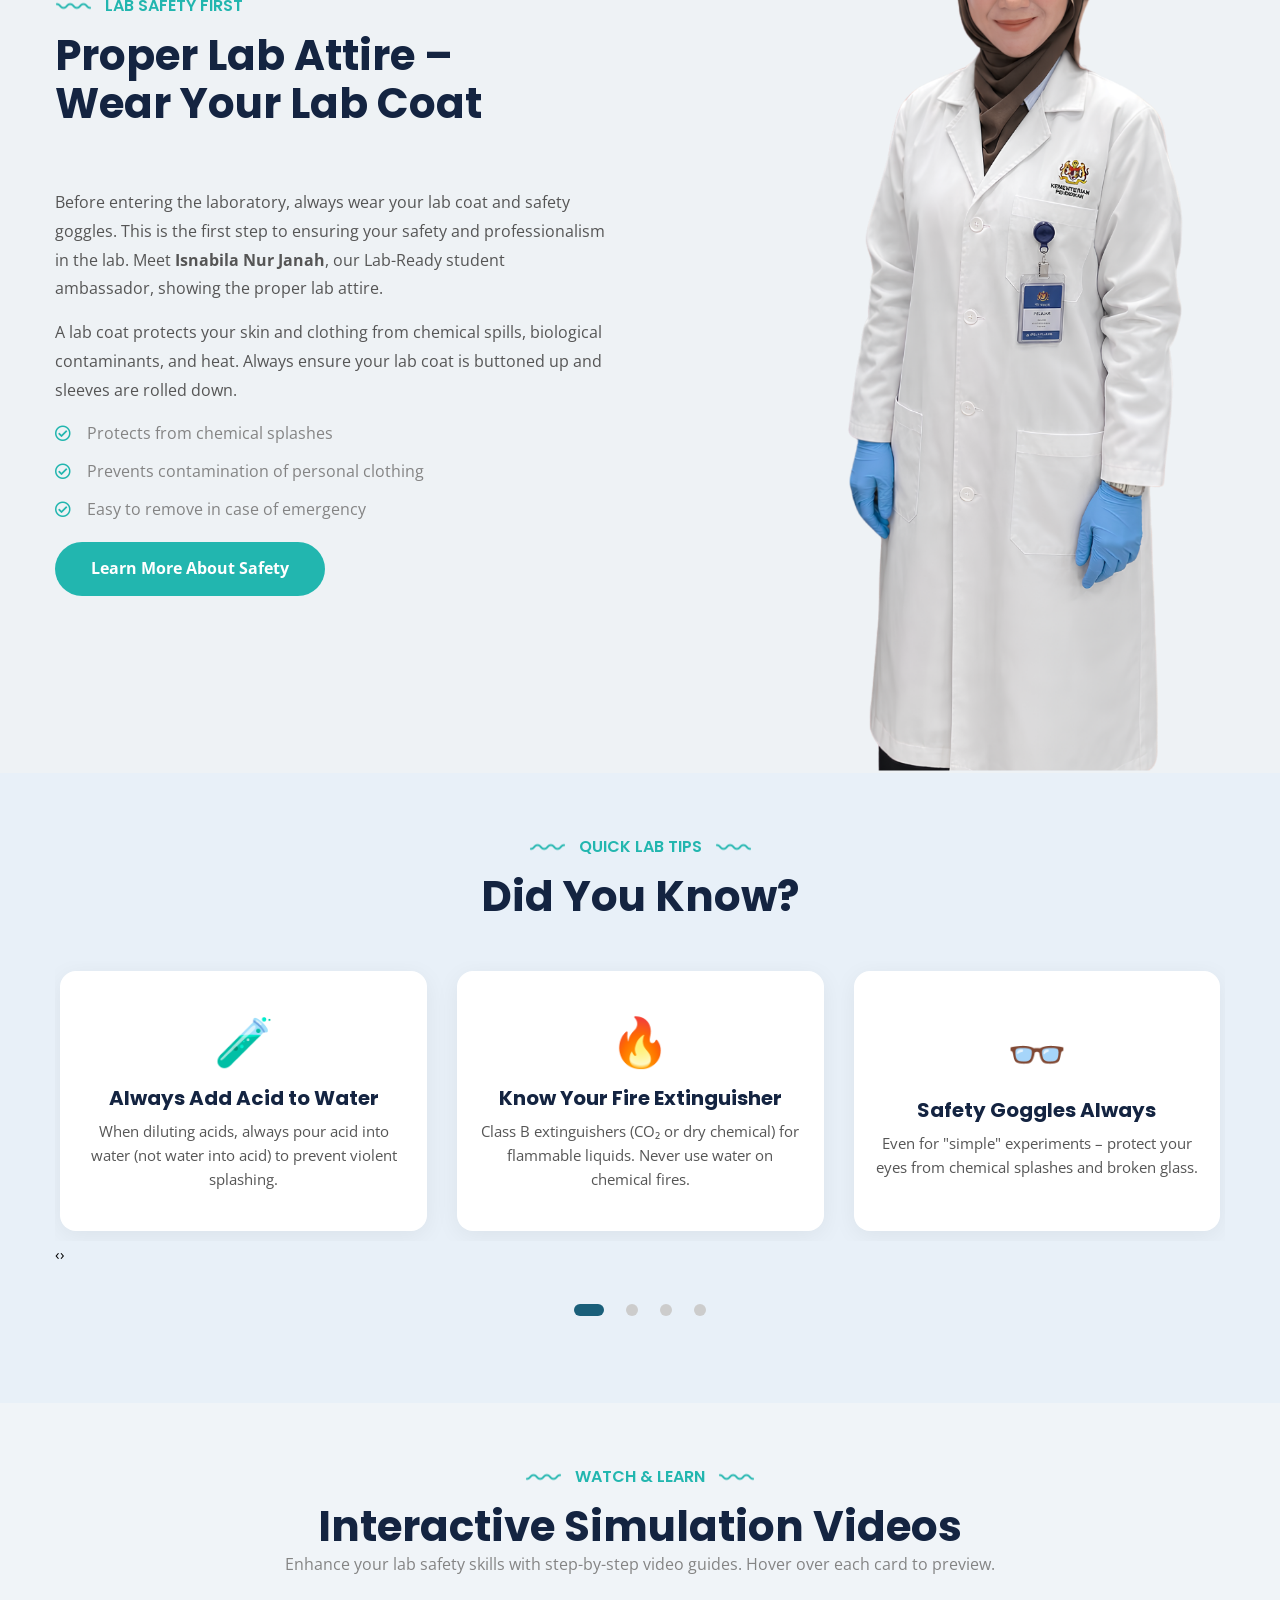
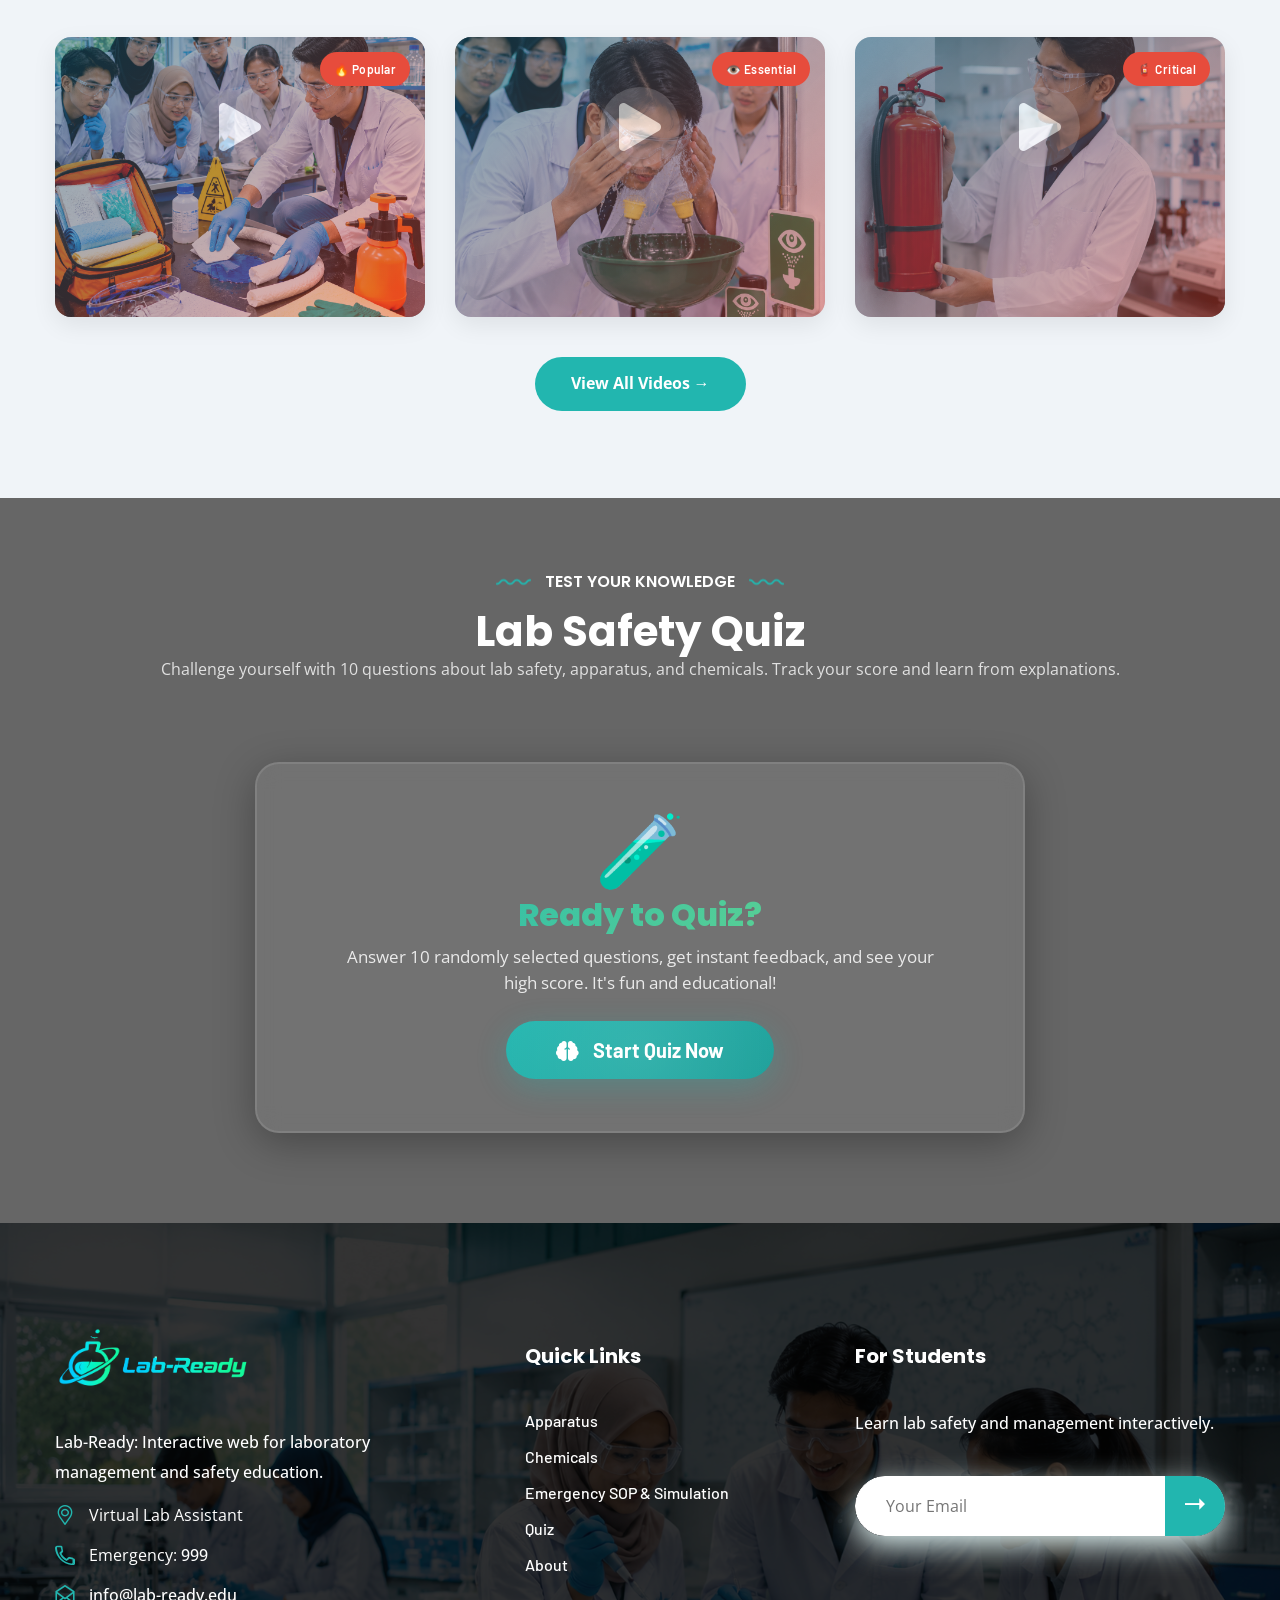
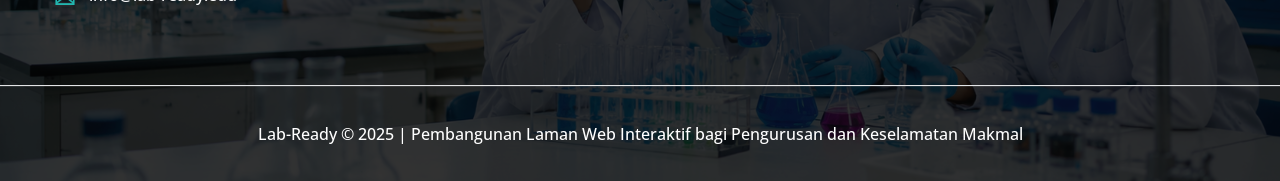
==== commit 5e0e3d04: "commit" ====
--- a/Laborex Pack/Laborex/index.html
+++ b/Laborex Pack/Laborex/index.html
@@ -146,6 +146,9 @@
 .bg-light-gray {
     background: #f8fafc;
 }
+.bg-mid-gray {
+    background: #eef2f5;
+}
 .bg-soft-blue {
     background: #f0f4f8;
 }
@@ -196,7 +199,7 @@
 .about-fixed-row {
     display: flex;
     align-items: stretch;
-    height: 420px;
+    height: 600px;
     gap: 40px;
 }
 @media (max-width: 991px) {
@@ -260,6 +263,62 @@
 @media (max-width: 991px) {
     .about-content-wrapper .content-box {
         padding-right: 0;
+    }
+}
+
+/* ====== LAB ATTIRE – Gambar di Kanan (Foreground) ====== */
+.lab-attire-section .auto-container {
+    position: relative;
+    overflow: visible;
+}
+.lab-attire-section .attire-foreground-image {
+    position: absolute;
+    right: -5%;
+    top: 45%;
+    transform: translateY(-50%);
+    width: 600px;
+    z-index: 10;
+    pointer-events: none;
+}
+.lab-attire-section .attire-foreground-image img {
+    display: block;
+    width: 100%;
+    height: auto;
+}
+.lab-attire-section .attire-content {
+    padding: 20px 20px 20px 0;
+}
+.lab-attire-section .attire-desc {
+    font-size: 16px;
+    line-height: 1.8;
+    color: #555;
+    margin-bottom: 15px;
+}
+@media (max-width: 991px) {
+    .lab-attire-section .attire-foreground-image {
+        position: relative;
+        right: auto;
+        top: auto;
+        transform: none;
+        width: 60%;
+        margin: 0 auto 30px;
+        pointer-events: auto;
+    }
+    .lab-attire-section .row {
+        flex-direction: column-reverse;
+    }
+    .lab-attire-section .attire-content {
+        padding: 0;
+    }
+}
+@media (max-width: 576px) {
+    .lab-attire-section .attire-foreground-image {
+        width: 80%;
+    }
+}
+@media (max-width: 400px) {
+    .lab-attire-section .attire-foreground-image {
+        width: 90%;
     }
 }
 
@@ -642,6 +701,43 @@
     .floating-quiz-btn i {
         font-size: 20px;
     }
+}
+
+/* ================================================================ */
+/* ====== FOOTER – Background Image + Overlay ====== */
+.main-footer.footer-with-bg {
+    background-image: url('assets/images/local/local-2.png');
+    background-size: cover;
+    background-position: center;
+    position: relative;
+    background-color: transparent !important;
+}
+.main-footer.footer-with-bg::before {
+    content: '';
+    position: absolute;
+    inset: 0;
+    background: rgba(0, 0, 0, 0.8);
+    z-index: 0;
+}
+.main-footer.footer-with-bg .footer-top,
+.main-footer.footer-with-bg .footer-bottom {
+    position: relative;
+    z-index: 1;
+}
+.main-footer.footer-with-bg .footer-widget .text p,
+.main-footer.footer-with-bg .footer-widget .text ul.info li,
+.main-footer.footer-with-bg .footer-widget .text ul.info li a,
+.main-footer.footer-with-bg .widget-title h4,
+.main-footer.footer-with-bg .links-list li a,
+.main-footer.footer-with-bg .subscribe-widget p,
+.main-footer.footer-with-bg .copyright p {
+    color: #fff;
+}
+.main-footer.footer-with-bg .footer-widget .text ul.info li i {
+    color: #22b6af;
+}
+.main-footer.footer-with-bg .footer-bottom {
+    border-top: 1px solid rgba(255,255,255,0.1);
 }
 </style>
 </head>
@@ -779,7 +875,7 @@
 
             <!-- SLIDE 2: APPARATUS -->
             <div class="slide-item">
-                <div class="bg-img" style="background-image: url('assets/images/banner/banner2.png');"></div>
+                <div class="bg-img" style="background-image: url('assets/images/local/local-2.png');"></div>
                 <div class="auto-container">
                     <div class="row align-items-center clearfix">
                         <div class="col-lg-8 col-md-12 col-sm-12 content-column" style="margin-top: 100px;">
@@ -798,7 +894,7 @@
 
             <!-- SLIDE 3: CHEMICALS -->
             <div class="slide-item">
-                <div class="bg-img" style="background-image: url('assets/images/banner/banner6.png');"></div>
+                <div class="bg-img" style="background-image: url('assets/images/local/local-3.png');"></div>
                 <div class="auto-container">
                     <div class="row align-items-center clearfix">
                         <div class="col-lg-8 col-md-12 col-sm-12 content-column" style="margin-top: 100px;">
@@ -817,7 +913,7 @@
 
             <!-- SLIDE 4: EMERGENCY SOP & SIMULATION -->
             <div class="slide-item">
-                <div class="bg-img" style="background-image: url('assets/images/banner/banner7.png');"></div>
+                <div class="bg-img" style="background-image: url('assets/images/local/local-4.png');"></div>
                 <div class="auto-container">
                     <div class="row align-items-center clearfix">
                         <div class="col-lg-8 col-md-12 col-sm-12 content-column" style="margin-top: 100px;">
@@ -909,15 +1005,14 @@
     </section>
 
     <!-- ============================================================ -->
-    <!-- ABOUT – Updated with Local Context -->
+    <!-- ABOUT – Updated with Local Context (bg-white) -->
     <!-- ============================================================ -->
     <section class="about-style-two sec-pad bg-white" id="about">
         <div class="auto-container">
             <div class="row about-fixed-row">
                 <div class="image-column">
                     <div class="about-image-wrapper">
-                        <!-- Placeholder for local lab image – replace with actual image -->
-                        <img src="assets/images/local/local-3.png" alt="Laboratory environment at our university">
+                        <img src="assets/images/local/local-5.png" alt="Laboratory environment at our university">
                     </div>
                 </div>
                 <div class="content-column">
@@ -947,6 +1042,54 @@
         </div>
     </section>
 
+    <!-- ============================================================ -->
+    <!-- PROPER LAB ATTIRE – bg-mid-gray (lebih gelap) -->
+    <!-- ============================================================ -->
+    <section class="lab-attire-section sec-pad bg-mid-gray" id="lab-attire">
+        <div class="auto-container" style="position: relative; overflow: visible; min-height: 500px;">
+            
+            <!-- GAMBAR FOREGROUND (di sebelah kanan) -->
+            <div class="attire-foreground-image">
+                <img src="assets/images/clients/isketambola-1.PNG" alt="Student wearing lab coat" class="img-fluid">
+            </div>
+
+            <!-- KOLUM: TEKS DI KIRI, KOSONG DI KANAN UNTUK GAMBAR -->
+            <div class="row align-items-center" style="min-height: 500px;">
+                <!-- Kolom kiri – TEKS -->
+                <div class="col-lg-6 col-md-12">
+                    <div class="attire-content">
+                        <div class="sec-title">
+                            <h6>Lab Safety First</h6>
+                            <h2>Proper Lab Attire – <br>Wear Your Lab Coat</h2>
+                        </div>
+                        <p class="attire-desc">
+                            Before entering the laboratory, always wear your lab coat and safety goggles. 
+                            This is the first step to ensuring your safety and professionalism in the lab. 
+                            Meet <strong>Isnabila Nur Janah</strong>, our Lab-Ready student ambassador, showing the proper lab attire.
+                        </p>
+                        <p class="attire-desc">
+                            A lab coat protects your skin and clothing from chemical spills, biological contaminants, 
+                            and heat. Always ensure your lab coat is buttoned up and sleeves are rolled down.
+                        </p>
+                        <ul class="list-style-one clearfix">
+                            <li>Protects from chemical splashes</li>
+                            <li>Prevents contamination of personal clothing</li>
+                            <li>Easy to remove in case of emergency</li>
+                        </ul>
+                        <div class="btn-box" style="margin-top: 20px;">
+                            <a href="emergency.html" class="theme-btn-one">Learn More About Safety</a>
+                        </div>
+                    </div>
+                </div>
+                
+                <!-- Kolom kanan – kosong (untuk ruang gambar) -->
+                <div class="col-lg-6 col-md-12">
+                    <!-- Biarkan kosong – gambar akan overlap di sini -->
+                </div>
+            </div>
+        </div>
+    </section>
+
     <!-- QUICK TIPS -->
     <section class="quick-tips-carousel research-section bg-lighter-blue">
         <div class="auto-container">
@@ -973,7 +1116,7 @@
                 <p>Enhance your lab safety skills with step-by-step video guides. Hover over each card to preview.</p>
             </div>
             <div class="video-card-grid">
-                <a href="emergency.html" class="video-card" style="background-image: url('assets/images/banner/apparatus-1.jpg');">
+                <a href="emergency.html" class="video-card" style="background-image: url('assets/images/local/local-6.png');">
                     <span class="card-tag">🔥 Popular</span>
                     <div class="card-overlay">
                         <div class="play-icon"><i class="fas fa-play"></i></div>
@@ -981,7 +1124,7 @@
                         <div class="card-desc">Step-by-step demonstration of handling acid spills safely.</div>
                     </div>
                 </a>
-                <a href="emergency.html" class="video-card" style="background-image: url('assets/images/banner/apparatus-5.jpg');">
+                <a href="emergency.html" class="video-card" style="background-image: url('assets/images/local/local-7.png');">
                     <span class="card-tag">👁️ Essential</span>
                     <div class="card-overlay">
                         <div class="play-icon"><i class="fas fa-play"></i></div>
@@ -989,7 +1132,7 @@
                         <div class="card-desc">Proper technique for flushing eyes after chemical splash.</div>
                     </div>
                 </a>
-                <a href="emergency.html" class="video-card" style="background-image: url('assets/images/banner/apparatus-6.jpg');">
+                <a href="emergency.html" class="video-card" style="background-image: url('assets/images/local/local-8.png');">
                     <span class="card-tag">🧯 Critical</span>
                     <div class="card-overlay">
                         <div class="play-icon"><i class="fas fa-play"></i></div>
@@ -1038,8 +1181,10 @@
         </div>
     </section>
 
-    <!-- FOOTER -->
-    <footer class="main-footer bg-color-1">
+    <!-- ============================================================ -->
+    <!-- FOOTER – Background Image + Overlay -->
+    <!-- ============================================================ -->
+    <footer class="main-footer footer-with-bg">
         <div class="footer-top">
             <div class="auto-container">
                 <div class="row clearfix">
--- a/Laborex Pack/Laborex/assets/css/style.css
+++ b/Laborex Pack/Laborex/assets/css/style.css
@@ -4264,7 +4264,7 @@
 /** about-style-two **/
 
 .about-style-two{
-  padding-bottom: 330px;
+  padding-bottom: 170px;
 }
 
 .image_block_3 .image-box{
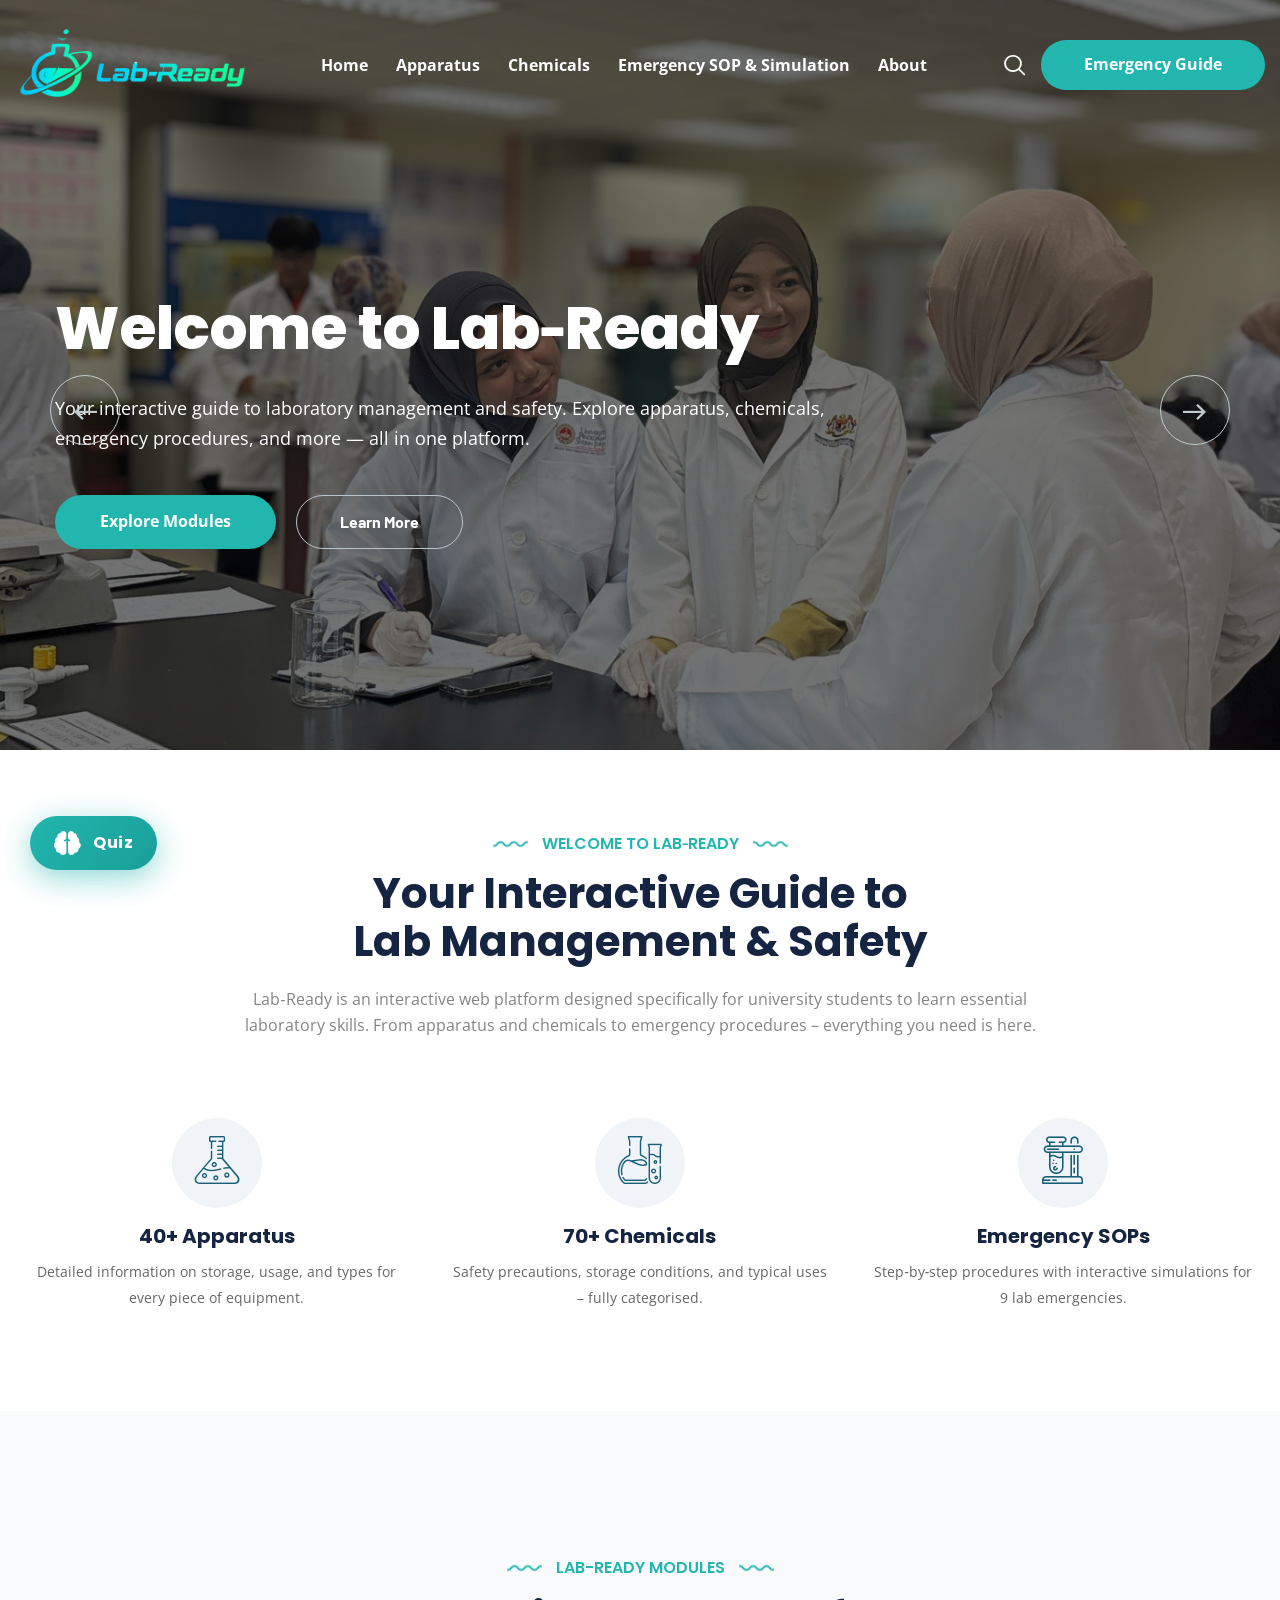
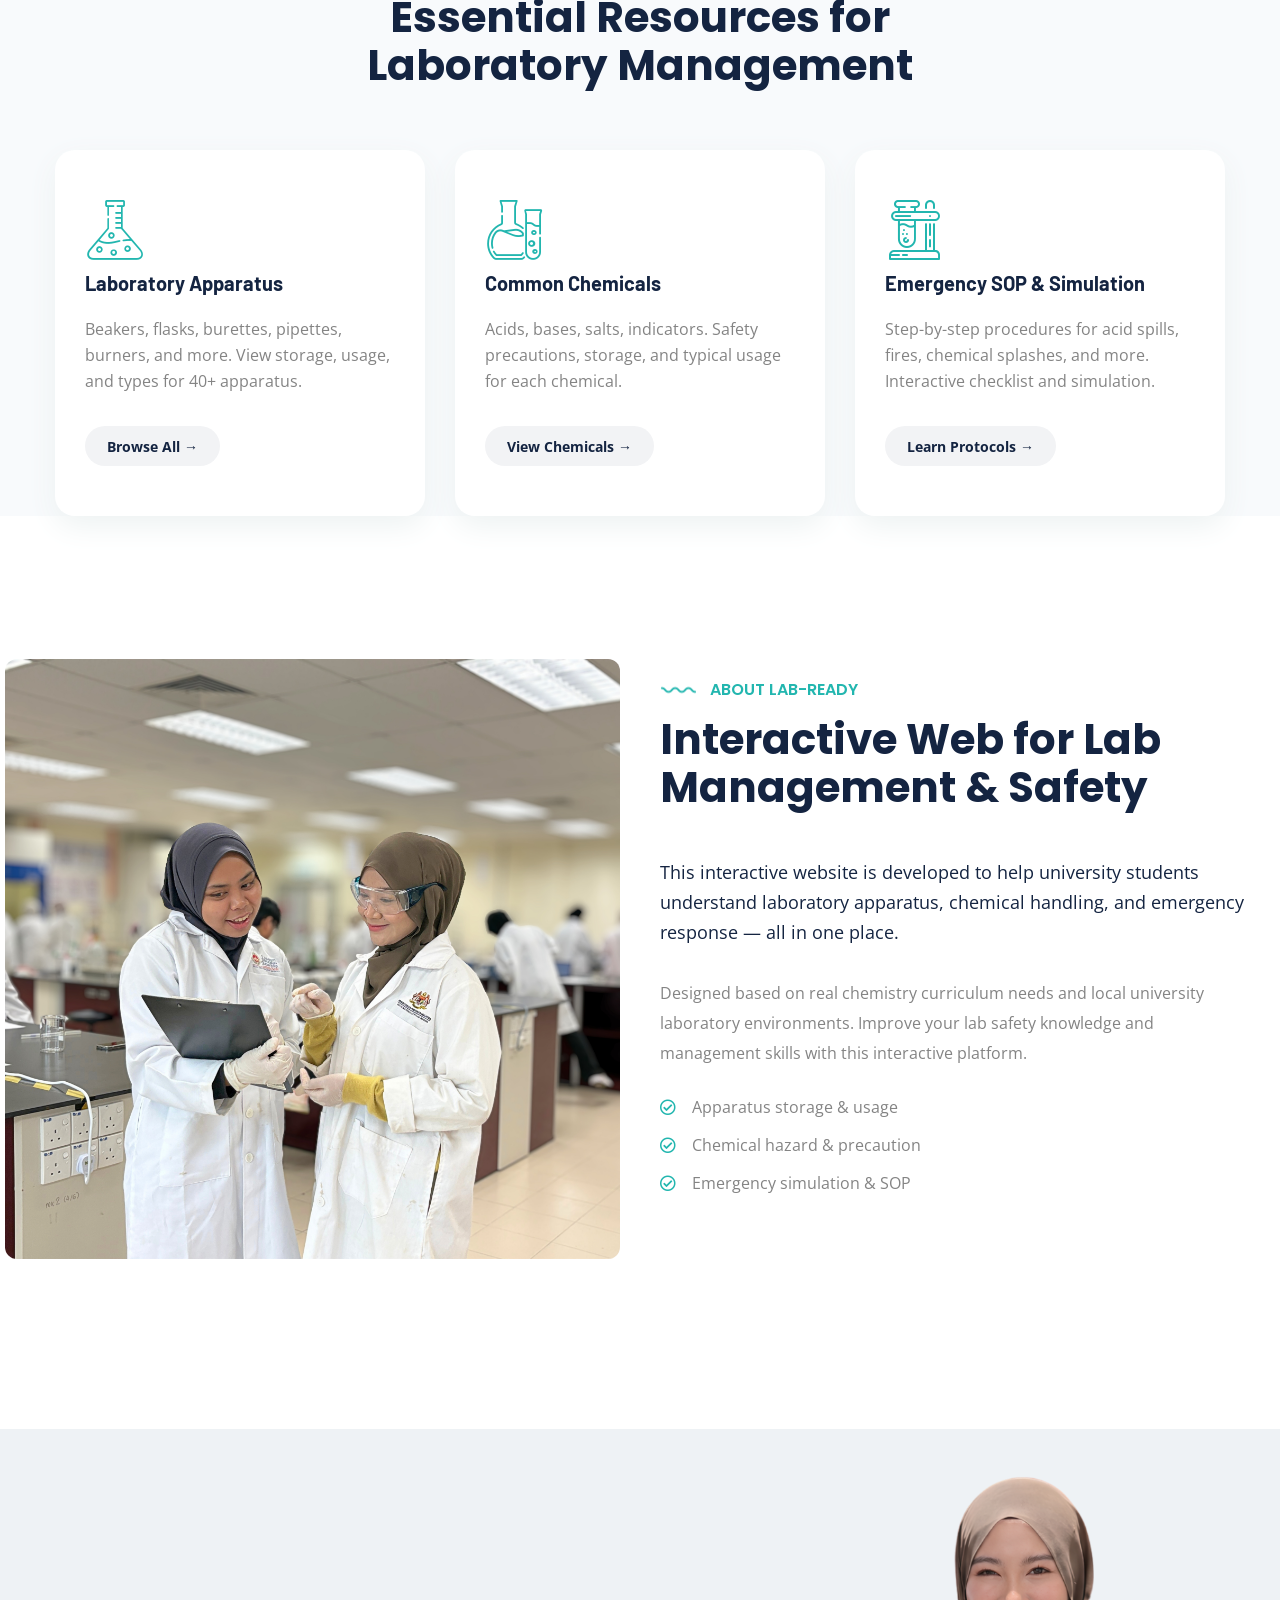
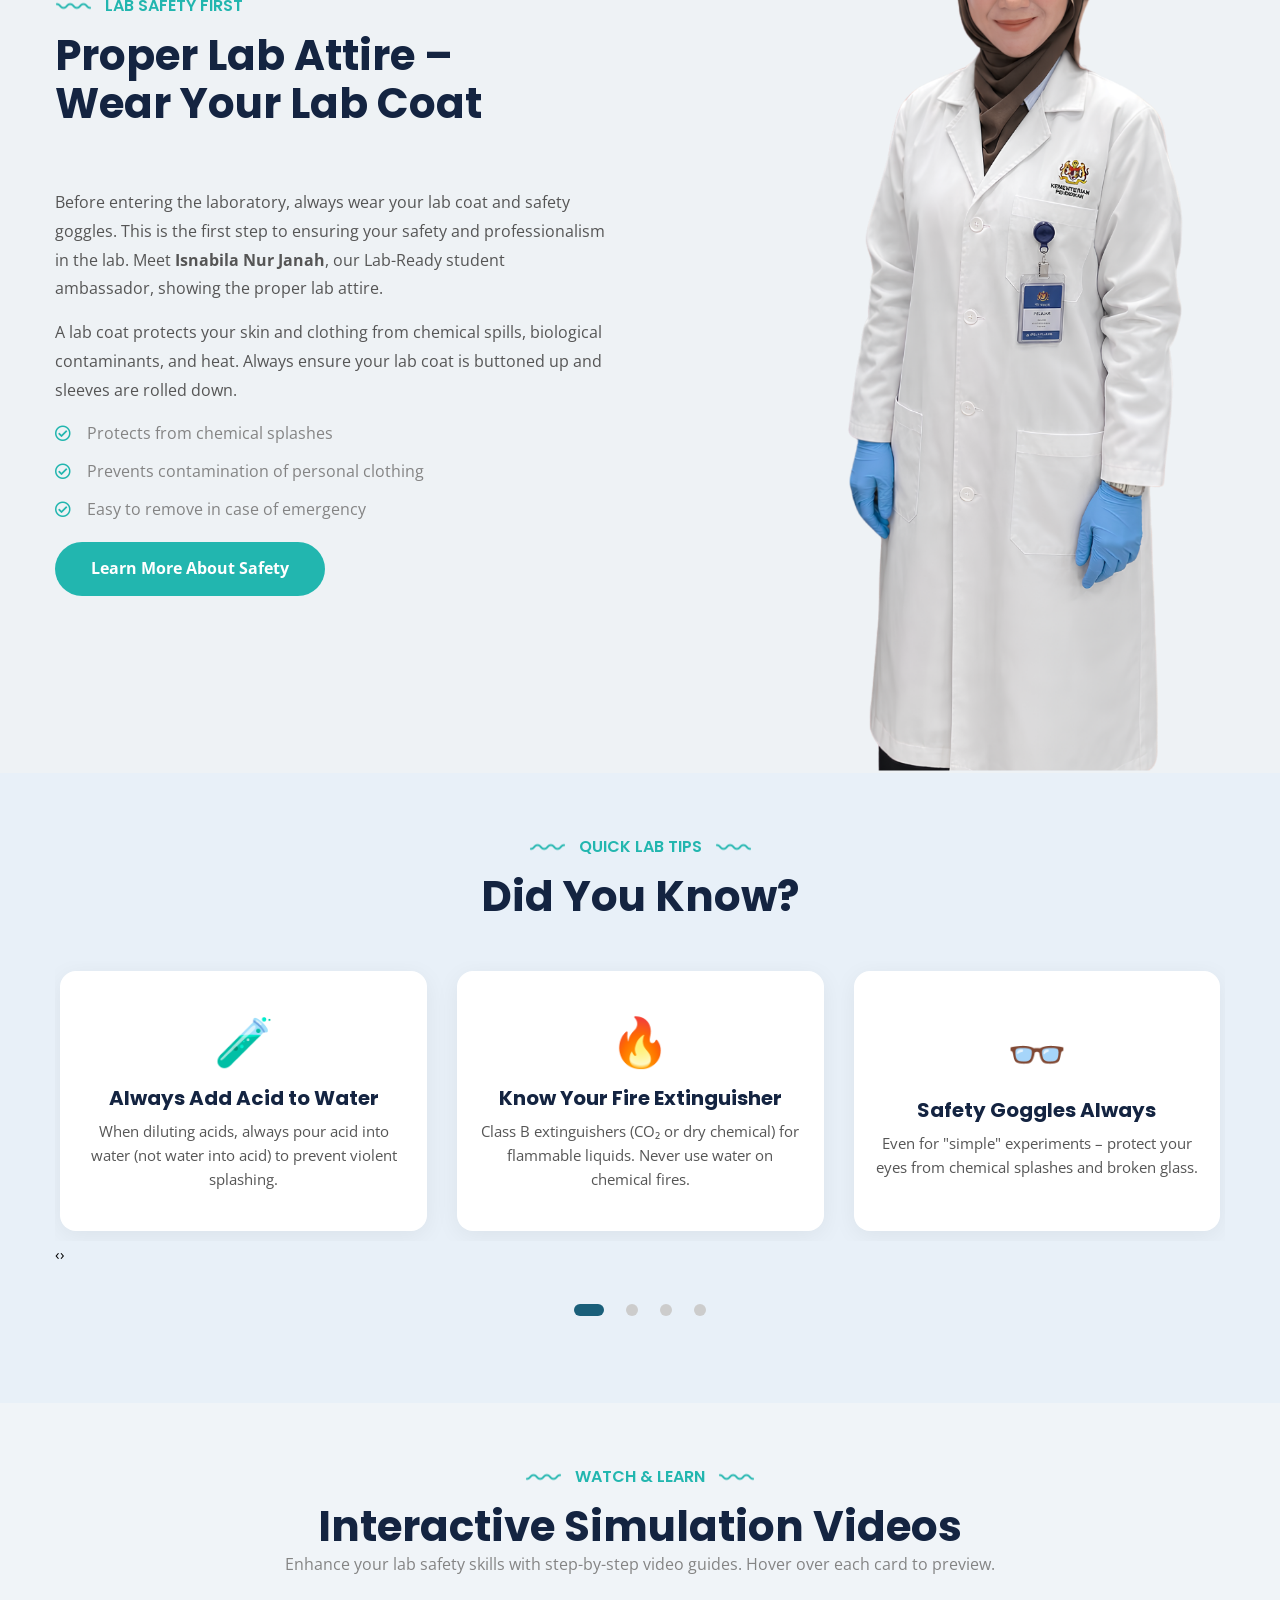
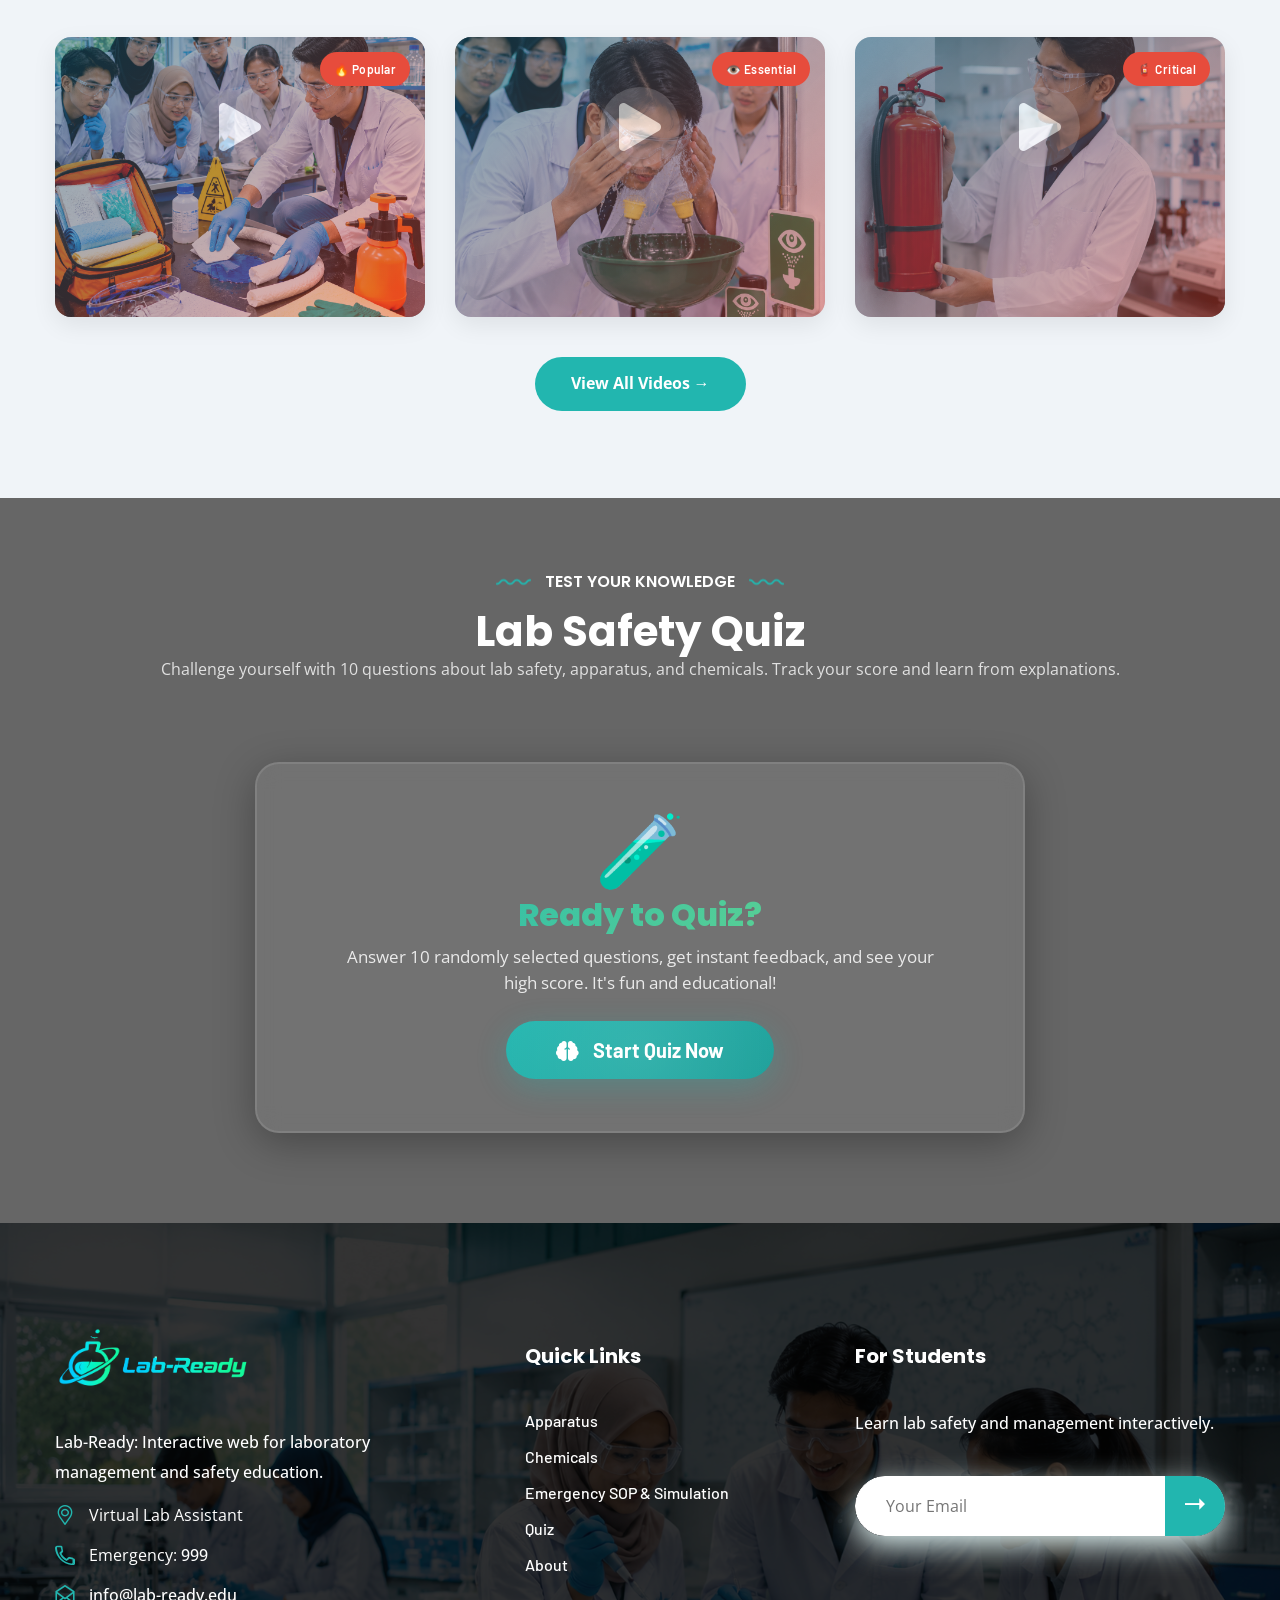
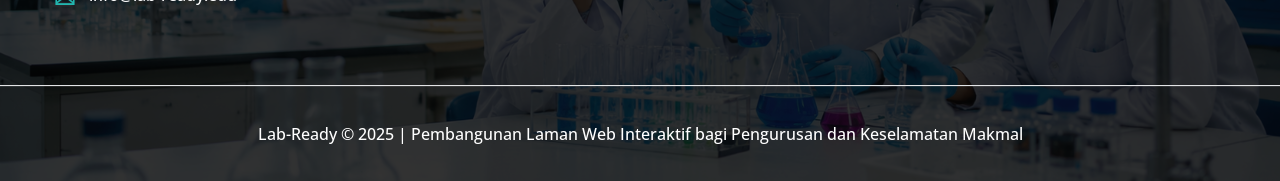
==== commit 298220fe: "commit" ====
--- a/Laborex Pack/Laborex/index.html
+++ b/Laborex Pack/Laborex/index.html
@@ -238,6 +238,10 @@
     height: 100%;
     object-fit: cover;
     display: block;
+    transition: transform 0.6s cubic-bezier(0.25, 0.46, 0.45, 0.94);
+}
+.about-image-wrapper:hover img {
+    transform: scale(1.08);
 }
 @media (max-width: 991px) {
     .about-image-wrapper {
@@ -856,7 +860,7 @@
             
             <!-- SLIDE 1: INTRO TO LAB-READY -->
             <div class="slide-item">
-                <div class="bg-img" style="background-image: url('assets/images/local/local-1.png');"></div>
+                <div class="bg-img" style="background-image: url('assets/images/clients/enhanced/lab-1.png');"></div>
                 <div class="auto-container">
                     <div class="row align-items-center clearfix">
                         <div class="col-lg-8 col-md-12 col-sm-12 content-column" style="margin-top: 100px;">
@@ -875,7 +879,7 @@
 
             <!-- SLIDE 2: APPARATUS -->
             <div class="slide-item">
-                <div class="bg-img" style="background-image: url('assets/images/local/local-2.png');"></div>
+                <div class="bg-img" style="background-image: url('assets/images/clients/enhanced/lab-2.png');"></div>
                 <div class="auto-container">
                     <div class="row align-items-center clearfix">
                         <div class="col-lg-8 col-md-12 col-sm-12 content-column" style="margin-top: 100px;">
@@ -894,10 +898,10 @@
 
             <!-- SLIDE 3: CHEMICALS -->
             <div class="slide-item">
-                <div class="bg-img" style="background-image: url('assets/images/local/local-3.png');"></div>
+                <div class="bg-img" style="background-image: url('assets/images/clients/enhanced/lab-3.png');"></div>
                 <div class="auto-container">
                     <div class="row align-items-center clearfix">
-                        <div class="col-lg-8 col-md-12 col-sm-12 content-column" style="margin-top: 100px;">
+                        <div class="col-lg-9 col-md-12 col-sm-12 content-column" style="margin-top: 100px; margin-right: 70px;">
                             <div class="content-box">
                                 <h2>Common Chemicals</h2>
                                 <p>Learn safety precautions, storage, and usage for 70+ common lab chemicals – acids, bases, salts, indicators, and more.</p>
@@ -1005,14 +1009,14 @@
     </section>
 
     <!-- ============================================================ -->
-    <!-- ABOUT – Updated with Local Context (bg-white) -->
+    <!-- ABOUT – Updated with Local Context (bg-white) + Zoom Effect -->
     <!-- ============================================================ -->
     <section class="about-style-two sec-pad bg-white" id="about">
         <div class="auto-container">
             <div class="row about-fixed-row">
                 <div class="image-column">
                     <div class="about-image-wrapper">
-                        <img src="assets/images/local/local-5.png" alt="Laboratory environment at our university">
+                        <img src="assets/images/clients/enhanced/lab-4.png" alt="Laboratory environment at our university">
                     </div>
                 </div>
                 <div class="content-column">
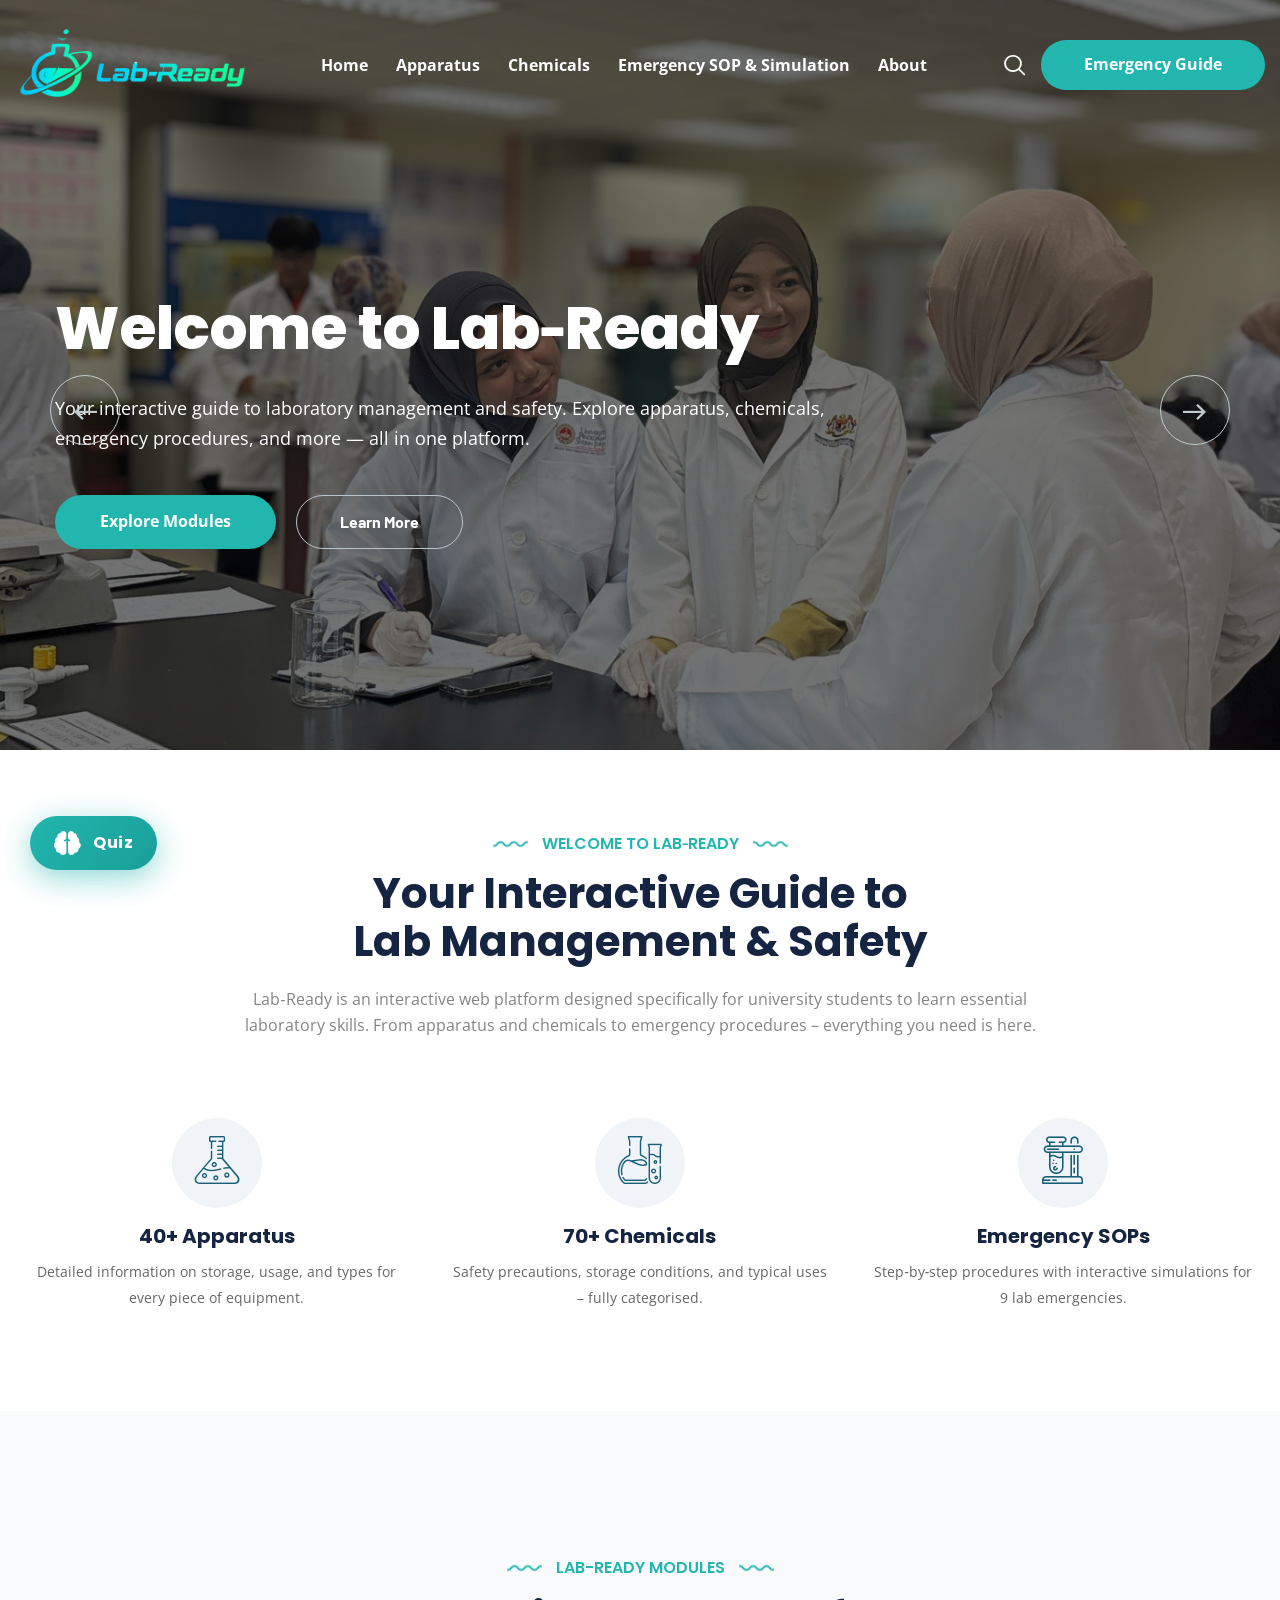
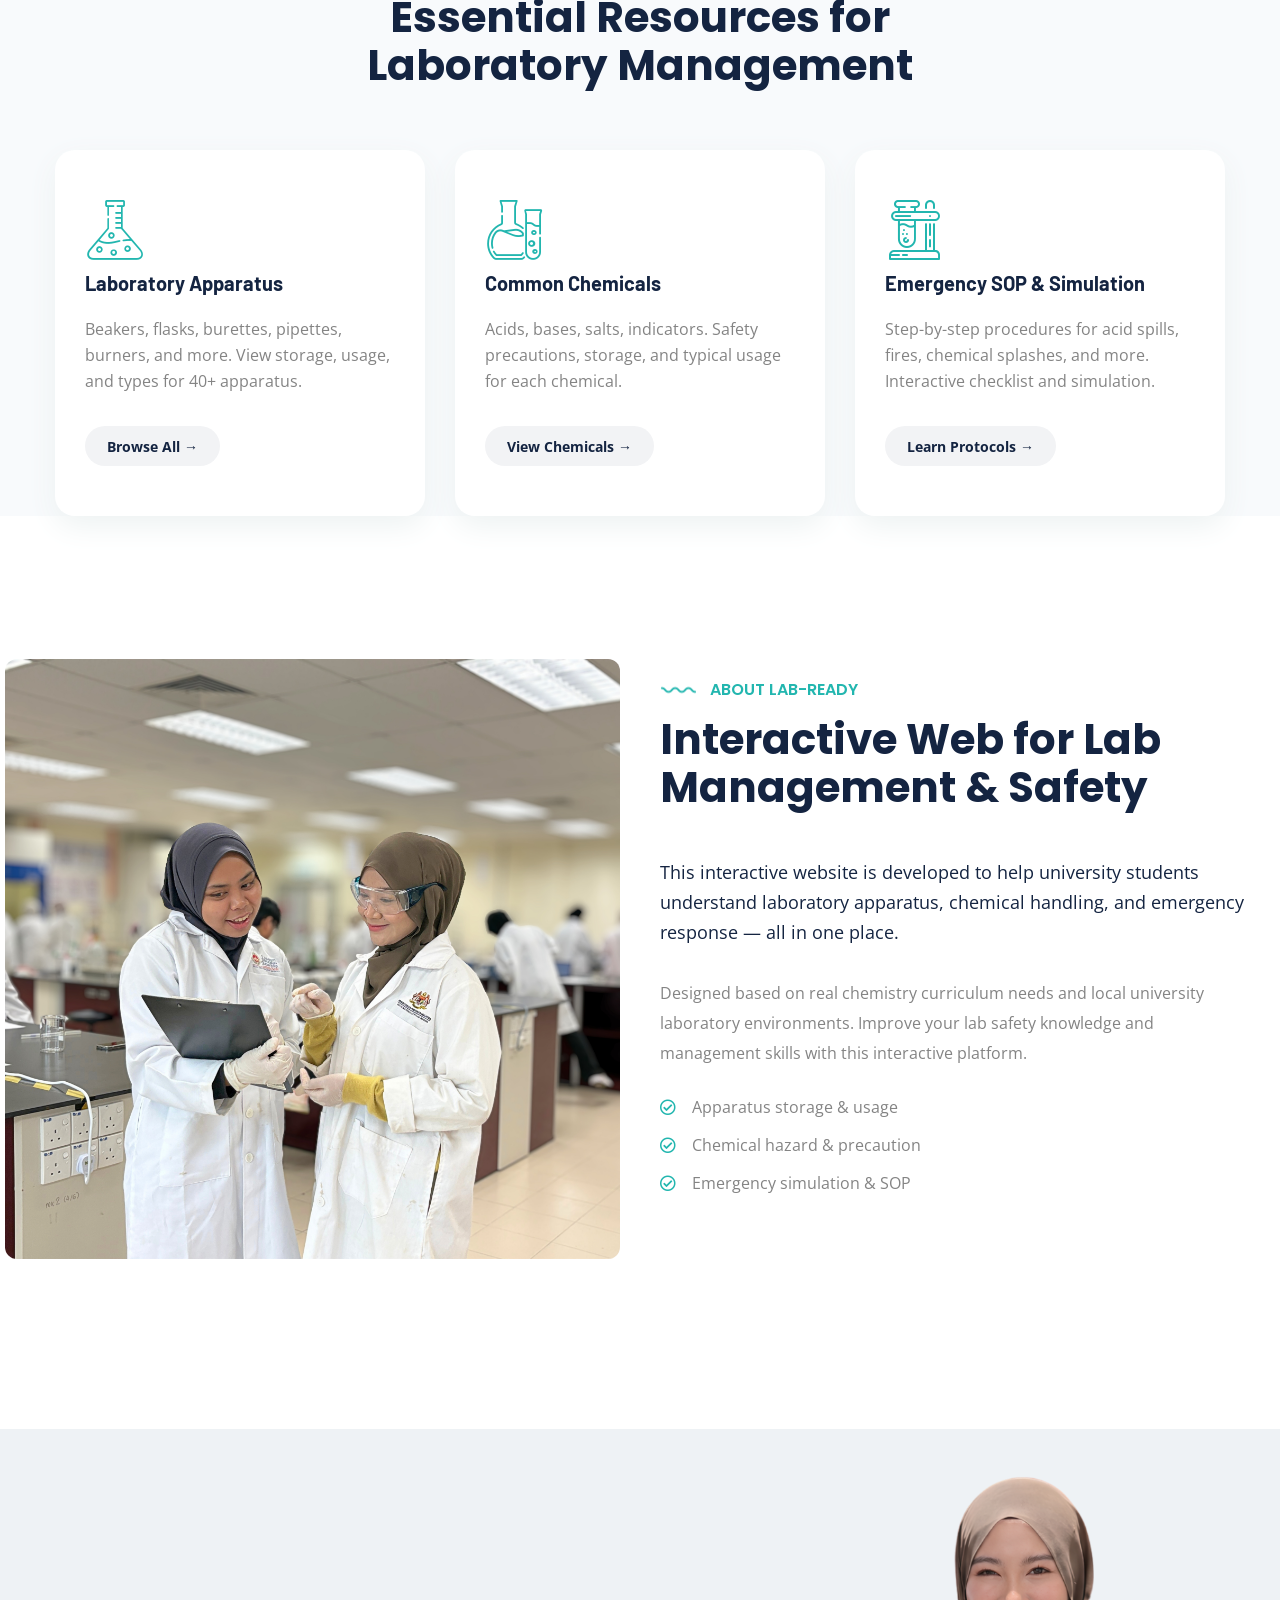
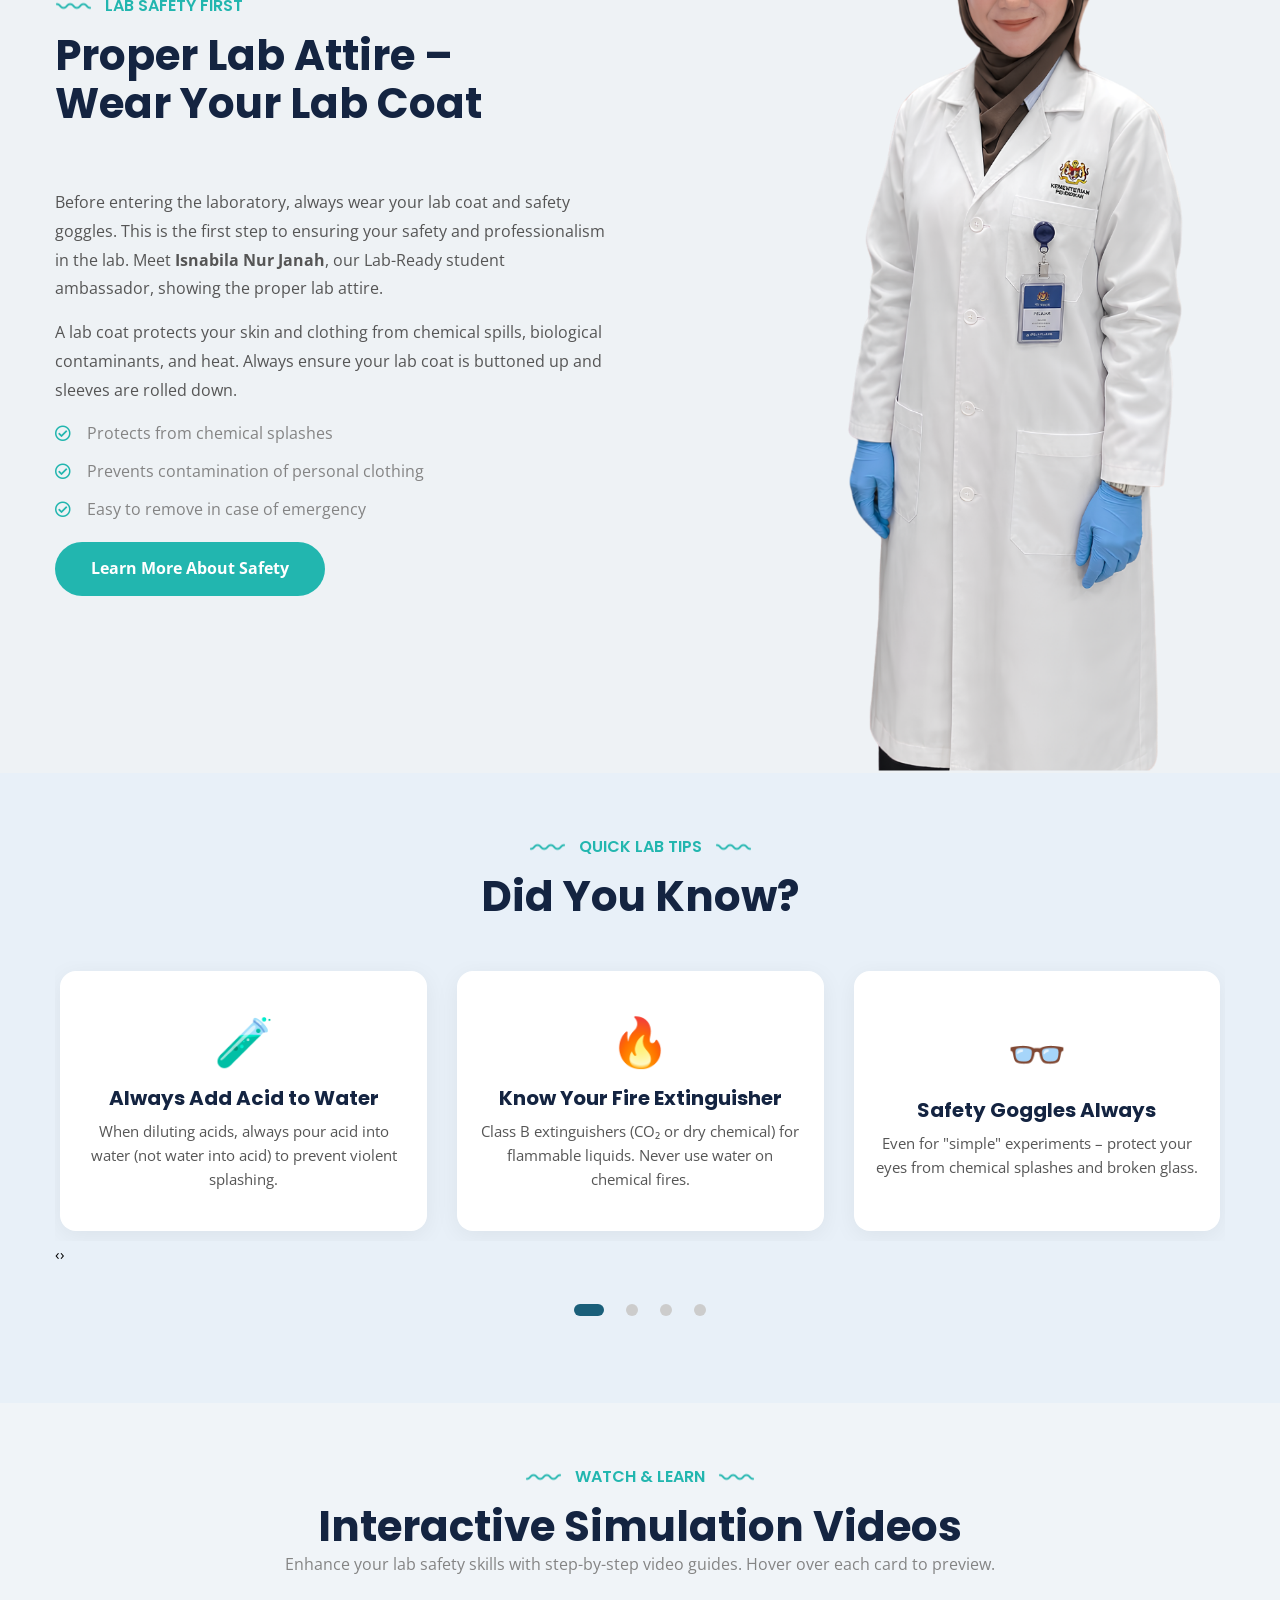
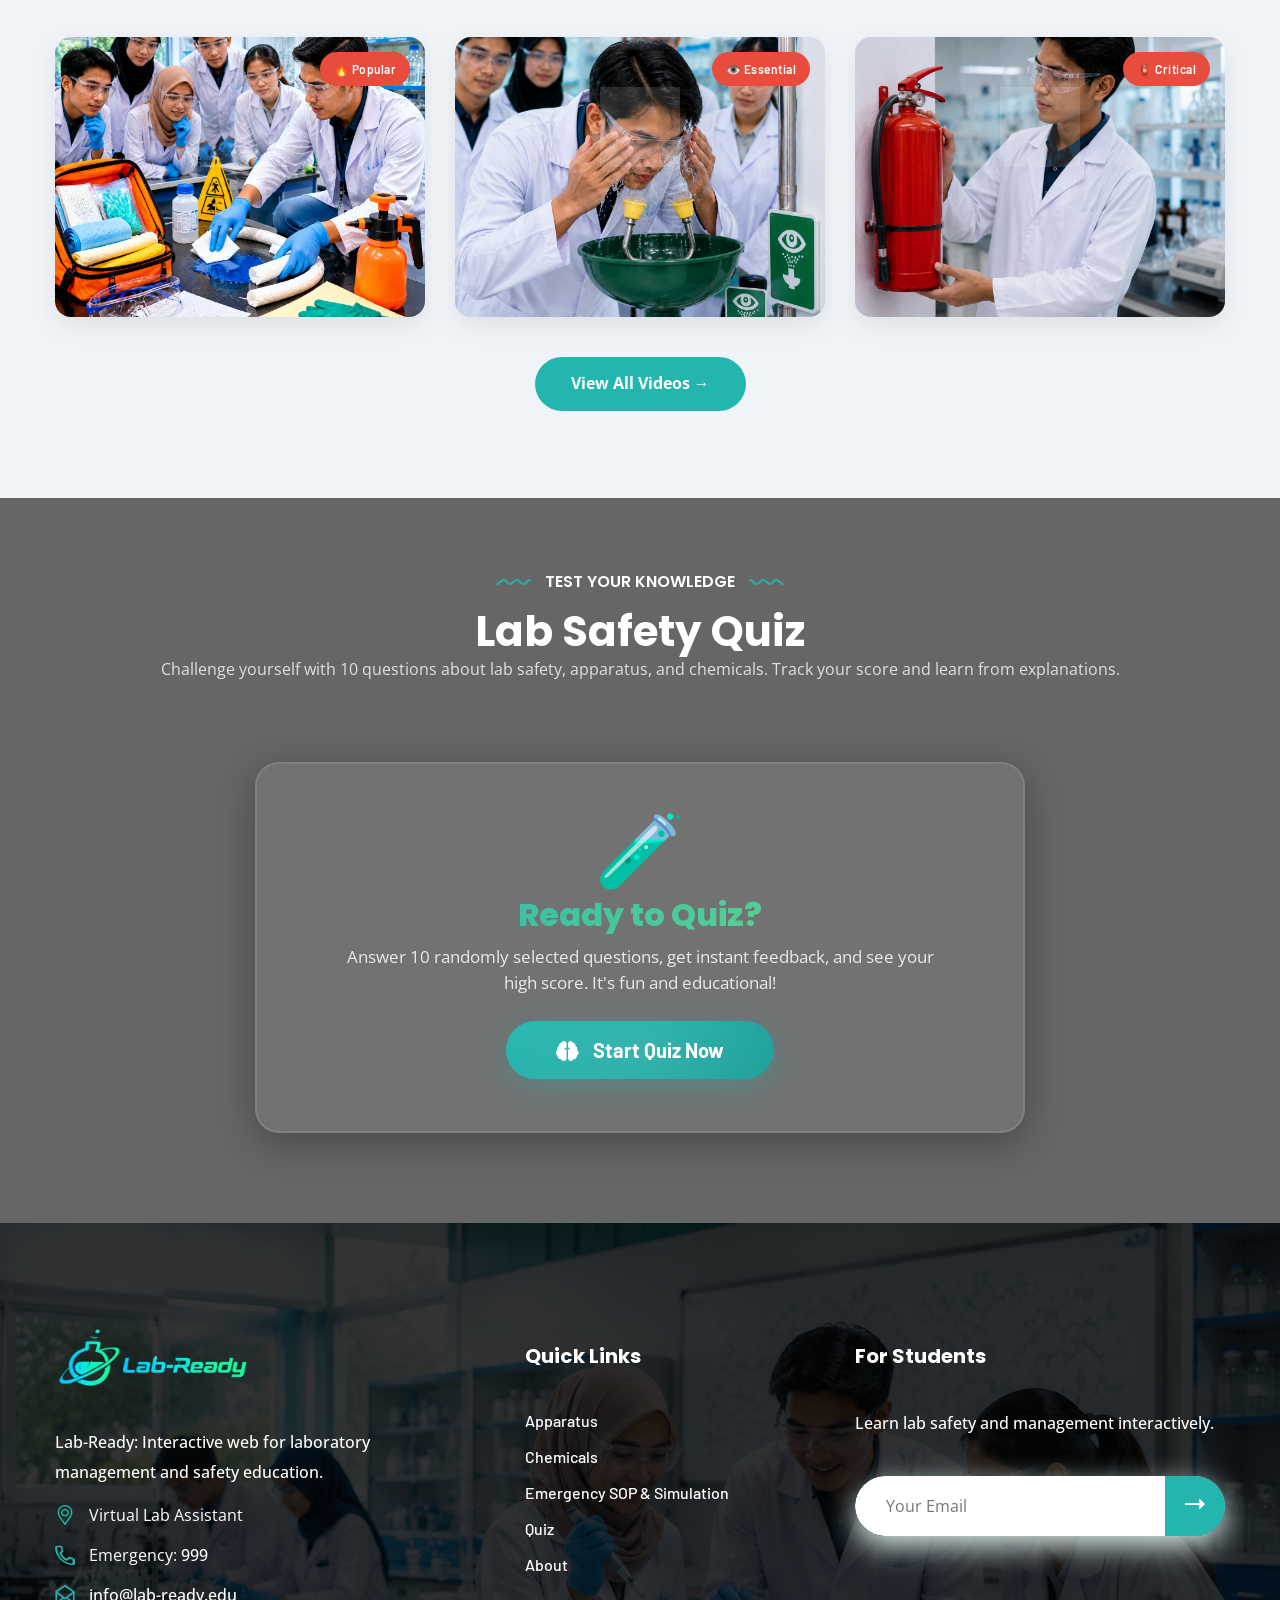
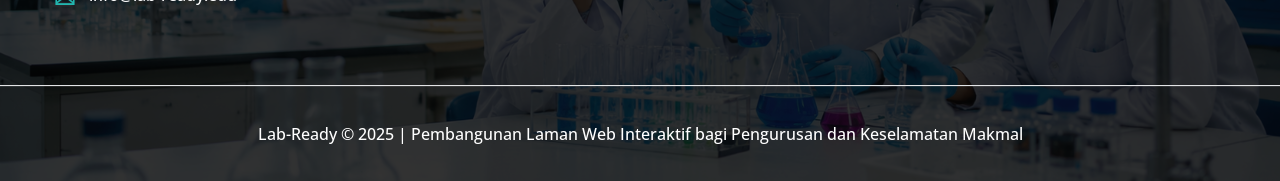
==== commit 77267582: "commit" ====
--- a/Laborex Pack/Laborex/index.html
+++ b/Laborex Pack/Laborex/index.html
@@ -743,6 +743,265 @@
 .main-footer.footer-with-bg .footer-bottom {
     border-top: 1px solid rgba(255,255,255,0.1);
 }
+
+/* ================================================================ */
+/* ====== SEARCH OVERLAY ====== */
+.search-overlay {
+    position: fixed;
+    top: 0;
+    left: 0;
+    width: 100%;
+    height: 100%;
+    background: rgba(0, 0, 0, 0.85);
+    backdrop-filter: blur(12px);
+    z-index: 1000;
+    display: none;
+    align-items: flex-start;
+    justify-content: center;
+    padding-top: 100px;
+    animation: fadeIn 0.3s ease;
+}
+.search-overlay.active {
+    display: flex;
+}
+.search-overlay .search-container {
+    width: 100%;
+    max-width: 720px;
+    padding: 0 20px;
+}
+.search-overlay .search-input-wrap {
+    position: relative;
+    margin-bottom: 30px;
+}
+.search-overlay .search-input-wrap i {
+    position: absolute;
+    left: 20px;
+    top: 50%;
+    transform: translateY(-50%);
+    color: rgba(255,255,255,0.4);
+    font-size: 20px;
+}
+.search-overlay .search-input-wrap input {
+    width: 100%;
+    padding: 18px 20px 18px 55px;
+    border: 2px solid rgba(255,255,255,0.1);
+    border-radius: 60px;
+    background: rgba(255,255,255,0.06);
+    color: #fff;
+    font-size: 18px;
+    font-weight: 500;
+    outline: none;
+    transition: 0.3s;
+    font-family: 'Inter', sans-serif;
+}
+.search-overlay .search-input-wrap input::placeholder {
+    color: rgba(255,255,255,0.35);
+}
+.search-overlay .search-input-wrap input:focus {
+    border-color: rgba(34, 182, 175, 0.5);
+    background: rgba(255,255,255,0.08);
+}
+.search-overlay .search-input-wrap .clear-btn {
+    position: absolute;
+    right: 20px;
+    top: 50%;
+    transform: translateY(-50%);
+    background: none;
+    border: none;
+    color: rgba(255,255,255,0.3);
+    font-size: 18px;
+    cursor: pointer;
+    display: none;
+    transition: 0.2s;
+}
+.search-overlay .search-input-wrap .clear-btn:hover {
+    color: #fff;
+}
+.search-overlay .search-input-wrap .clear-btn.show {
+    display: block;
+}
+.search-overlay .search-results {
+    max-height: 55vh;
+    overflow-y: auto;
+    margin-top: 10px;
+}
+.search-overlay .search-results::-webkit-scrollbar {
+    width: 4px;
+}
+.search-overlay .search-results::-webkit-scrollbar-track {
+    background: rgba(255,255,255,0.05);
+    border-radius: 10px;
+}
+.search-overlay .search-results::-webkit-scrollbar-thumb {
+    background: rgba(34, 182, 175, 0.4);
+    border-radius: 10px;
+}
+.search-overlay .result-item {
+    display: flex;
+    align-items: center;
+    gap: 16px;
+    padding: 14px 20px;
+    border-radius: 12px;
+    background: rgba(255,255,255,0.03);
+    cursor: pointer;
+    transition: 0.2s;
+    margin-bottom: 4px;
+    text-decoration: none;
+    color: #fff;
+}
+.search-overlay .result-item:hover {
+    background: rgba(255,255,255,0.08);
+    transform: translateX(4px);
+}
+.search-overlay .result-item .result-icon {
+    width: 40px;
+    height: 40px;
+    display: flex;
+    align-items: center;
+    justify-content: center;
+    background: rgba(34, 182, 175, 0.15);
+    border-radius: 10px;
+    color: #22b6af;
+    font-size: 18px;
+    flex-shrink: 0;
+}
+.search-overlay .result-item .result-info {
+    flex: 1;
+    min-width: 0;
+}
+.search-overlay .result-item .result-info .result-title {
+    font-size: 15px;
+    font-weight: 600;
+    color: #fff;
+    margin-bottom: 2px;
+}
+.search-overlay .result-item .result-info .result-desc {
+    font-size: 13px;
+    color: rgba(255,255,255,0.5);
+    white-space: nowrap;
+    overflow: hidden;
+    text-overflow: ellipsis;
+}
+.search-overlay .result-item .result-info .result-category {
+    font-size: 11px;
+    color: rgba(255,255,255,0.3);
+    background: rgba(255,255,255,0.06);
+    padding: 2px 10px;
+    border-radius: 20px;
+    display: inline-block;
+    margin-top: 2px;
+}
+.search-overlay .no-results {
+    text-align: center;
+    color: rgba(255,255,255,0.4);
+    font-size: 16px;
+    padding: 40px 0;
+}
+.search-overlay .search-hint {
+    text-align: center;
+    color: rgba(255,255,255,0.2);
+    font-size: 13px;
+    margin-top: 20px;
+    letter-spacing: 0.5px;
+}
+.search-overlay .close-search-btn {
+    position: absolute;
+    top: 30px;
+    right: 40px;
+    background: none;
+    border: none;
+    color: rgba(255,255,255,0.5);
+    font-size: 28px;
+    cursor: pointer;
+    transition: 0.2s;
+}
+.search-overlay .close-search-btn:hover {
+    color: #fff;
+    transform: rotate(90deg);
+}
+
+/* ===== MOST SEARCHED / POPULAR SUGGESTIONS ===== */
+.search-suggestions {
+    display: grid;
+    grid-template-columns: repeat(5, 1fr);
+    gap: 12px;
+    margin-top: 16px;
+}
+.search-suggestions .suggestion-card {
+    background: rgba(255,255,255,0.05);
+    border: 1px solid rgba(255,255,255,0.06);
+    border-radius: 12px;
+    padding: 16px 12px;
+    text-align: center;
+    cursor: pointer;
+    transition: all 0.3s ease;
+    text-decoration: none;
+    color: #fff;
+}
+.search-suggestions .suggestion-card:hover {
+    background: rgba(34, 182, 175, 0.15);
+    border-color: rgba(34, 182, 175, 0.3);
+    transform: translateY(-4px);
+    box-shadow: 0 8px 30px rgba(34, 182, 175, 0.1);
+}
+.search-suggestions .suggestion-card .suggestion-icon {
+    font-size: 28px;
+    display: block;
+    margin-bottom: 8px;
+    opacity: 0.7;
+}
+.search-suggestions .suggestion-card .suggestion-label {
+    font-size: 13px;
+    font-weight: 600;
+    color: rgba(255,255,255,0.8);
+}
+.search-suggestions .suggestion-card .suggestion-desc {
+    font-size: 11px;
+    color: rgba(255,255,255,0.35);
+    margin-top: 4px;
+}
+.search-suggestions .suggestion-card .suggestion-badge {
+    display: inline-block;
+    background: rgba(231, 76, 60, 0.2);
+    color: #e74c3c;
+    font-size: 9px;
+    font-weight: 700;
+    padding: 1px 8px;
+    border-radius: 20px;
+    margin-top: 6px;
+    text-transform: uppercase;
+    letter-spacing: 0.5px;
+}
+@media (max-width: 768px) {
+    .search-suggestions {
+        grid-template-columns: repeat(3, 1fr);
+    }
+}
+@media (max-width: 480px) {
+    .search-suggestions {
+        grid-template-columns: repeat(2, 1fr);
+    }
+    .search-suggestions .suggestion-card {
+        padding: 12px 8px;
+    }
+    .search-suggestions .suggestion-card .suggestion-icon {
+        font-size: 22px;
+    }
+}
+@media (max-width: 576px) {
+    .search-overlay {
+        padding-top: 60px;
+    }
+    .search-overlay .close-search-btn {
+        top: 16px;
+        right: 20px;
+        font-size: 22px;
+    }
+    .search-overlay .search-input-wrap input {
+        padding: 14px 16px 14px 48px;
+        font-size: 16px;
+    }
+}
 </style>
 </head>
 <body>
@@ -773,8 +1032,23 @@
     </div>
     <!-- preloader end -->
 
-    <!-- search-popup -->
-    <div id="search-popup" class="search-popup">
+    <!-- ===== SEARCH OVERLAY ===== -->
+    <div class="search-overlay" id="searchOverlay">
+        <button class="close-search-btn" id="closeSearchBtn"><i class="fas fa-times"></i></button>
+        <div class="search-container">
+            <div class="search-input-wrap">
+                <i class="fas fa-search"></i>
+                <input type="text" id="searchInput" placeholder="Search apparatus, chemicals, emergencies..." autofocus>
+                <button class="clear-btn" id="clearSearchBtn"><i class="fas fa-times-circle"></i></button>
+            </div>
+            <div class="search-results" id="searchResults">
+                <!-- Popular Suggestions will be shown here by default -->
+            </div>
+        </div>
+    </div>
+
+    <!-- search-popup (old – hidden) -->
+    <div id="search-popup" class="search-popup" style="display:none;">
         <div class="close-search"><span>x</span></div>
         <div class="popup-inner">
             <div class="overlay-layer"></div>
@@ -790,7 +1064,6 @@
             </div>
         </div>
     </div>
-    <!-- search-popup end -->
 
     <!-- main header -->
     <header class="main-header style-four style-five">
@@ -819,7 +1092,7 @@
                 </div>
                 <ul class="menu-right-content clearfix">
                     <li class="search-btn">
-                        <button type="button" class="search-toggler"><i class="icon-1"></i></button>
+                        <button type="button" class="search-toggler" id="searchToggler"><i class="icon-1"></i></button>
                     </li>
                     <li class="btn-box">
                         <a href="emergency.html" class="theme-btn-one">Emergency Guide</a>
@@ -834,7 +1107,7 @@
                         <nav class="main-menu clearfix"></nav>
                     </div>
                     <ul class="menu-right-content pull-right clearfix">
-                        <li class="search-btn"><button type="button" class="search-toggler"><i class="icon-1"></i></button></li>
+                        <li class="search-btn"><button type="button" class="search-toggler" id="searchTogglerSticky"><i class="icon-1"></i></button></li>
                         <li class="btn-box"><a href="emergency.html" class="theme-btn-one">Emergency Guide</a></li>
                     </ul>
                 </div>
@@ -917,7 +1190,7 @@
 
             <!-- SLIDE 4: EMERGENCY SOP & SIMULATION -->
             <div class="slide-item">
-                <div class="bg-img" style="background-image: url('assets/images/local/local-4.png');"></div>
+                <div class="bg-img" style="background-image: url('assets/images/clients/enhanced/lab-5.png');"></div>
                 <div class="auto-container">
                     <div class="row align-items-center clearfix">
                         <div class="col-lg-8 col-md-12 col-sm-12 content-column" style="margin-top: 100px;">
@@ -1278,6 +1551,232 @@
 <script src="assets/js/script.js"></script>
 
 <script>
+// ================================================================
+// SEARCH ENGINE – Lab-Ready Site-wide Search
+// ================================================================
+
+// ===== POPULAR SUGGESTIONS =====
+const popularSuggestions = [
+    { icon: "fa-flask", label: "Apparatus", desc: "Browse 40+ lab equipment", url: "apparatus.html", badge: "Most Searched" },
+    { icon: "fa-vial", label: "Chemicals", desc: "70+ chemicals with safety data", url: "chemicals.html", badge: "Popular" },
+    { icon: "fa-triangle-exclamation", label: "Emergency SOP", desc: "9 emergencies with simulation", url: "emergency.html", badge: "Critical" },
+    { icon: "fa-brain", label: "Quiz", desc: "Test your lab knowledge", url: "quiz.html", badge: "Try Now" },
+    { icon: "fa-info-circle", label: "About", desc: "Learn about Lab-Ready", url: "#about", badge: "" }
+];
+
+// ===== SEARCH DATA =====
+const searchData = [
+    // === PAGES ===
+    { title: "Home", url: "index.html", category: "Page", icon: "fa-home", desc: "Lab-Ready homepage – interactive lab management and safety" },
+    { title: "Apparatus", url: "apparatus.html", category: "Page", icon: "fa-flask", desc: "Browse 40+ laboratory apparatus with storage, usage, and types" },
+    { title: "Chemicals", url: "chemicals.html", category: "Page", icon: "fa-vial", desc: "70+ common lab chemicals – safety precautions, storage, and usage" },
+    { title: "Emergency SOP", url: "emergency.html", category: "Page", icon: "fa-triangle-exclamation", desc: "Step-by-step emergency procedures with interactive simulation" },
+    { title: "Quiz", url: "quiz.html", category: "Page", icon: "fa-brain", desc: "Test your knowledge with 10 questions on lab safety" },
+    { title: "About", url: "#about", category: "Page", icon: "fa-info-circle", desc: "Learn about the Lab-Ready project" },
+    { title: "Modules", url: "#modules", category: "Page", icon: "fa-th-large", desc: "Lab-Ready modules – Apparatus, Chemicals, Emergency" },
+    // === APPARATUS (samples) ===
+    { title: "Beaker", url: "apparatus.html", category: "Apparatus", icon: "fa-flask", desc: "Mixing, heating liquids. Borosilicate glass, sizes 50-1000mL." },
+    { title: "Erlenmeyer Flask", url: "apparatus.html", category: "Apparatus", icon: "fa-flask", desc: "Conical shape, narrow neck. Used for swirling liquids, titration." },
+    { title: "Volumetric Flask", url: "apparatus.html", category: "Apparatus", icon: "fa-flask", desc: "Precise solution preparation. Glass, single calibration mark." },
+    { title: "Bunsen Burner", url: "apparatus.html", category: "Apparatus", icon: "fa-fire", desc: "Heating, sterilizing, combustion. Adjustable air hole." },
+    { title: "Hot Plate", url: "apparatus.html", category: "Apparatus", icon: "fa-fire", desc: "Heating liquids indirectly. Electric, ceramic top." },
+    { title: "Analytical Balance", url: "apparatus.html", category: "Apparatus", icon: "fa-weight-scale", desc: "Precise mass measurement (0.0001g). Digital, enclosed draft shield." },
+    { title: "pH Meter", url: "apparatus.html", category: "Apparatus", icon: "fa-flask", desc: "Measuring pH of solutions. Electronic with probe." },
+    { title: "Spectrophotometer", url: "apparatus.html", category: "Apparatus", icon: "fa-flask", desc: "Measuring light absorbance. UV-Vis, single beam." },
+    { title: "Safety Goggles", url: "apparatus.html", category: "Apparatus", icon: "fa-eye", desc: "Protecting eyes from splashes. Chemical splash goggles." },
+    { title: "Laboratory Coat", url: "apparatus.html", category: "Apparatus", icon: "fa-shirt", desc: "Protecting skin and clothing. Cotton, polyester." },
+    { title: "Fume Hood", url: "apparatus.html", category: "Apparatus", icon: "fa-wind", desc: "Removing toxic fumes. Ducted or recirculating." },
+    { title: "Fire Extinguisher", url: "apparatus.html", category: "Apparatus", icon: "fa-fire-extinguisher", desc: "Putting out small fires. Class ABC, CO2." },
+    { title: "Eyewash Station", url: "apparatus.html", category: "Apparatus", icon: "fa-eye", desc: "Flushing eyes after chemical splash. Plumbed or portable." },
+    { title: "Magnetic Stirrer", url: "apparatus.html", category: "Apparatus", icon: "fa-flask", desc: "Stirring liquids using magnetic field." },
+    { title: "UV-Visible Spectrophotometer", url: "apparatus.html", category: "Apparatus", icon: "fa-flask", desc: "Measuring absorbance/transmittance of UV and visible light." },
+    { title: "HPLC", url: "apparatus.html", category: "Apparatus", icon: "fa-flask", desc: "High-Performance Liquid Chromatograph – non-volatile compounds." },
+    // === CHEMICALS ===
+    { title: "Hydrochloric Acid", url: "chemicals.html", category: "Chemical", icon: "fa-vial", desc: "HCl – Strong acid. Corrosive. Use fume hood, wear PPE." },
+    { title: "Sulfuric Acid", url: "chemicals.html", category: "Chemical", icon: "fa-vial", desc: "H₂SO₄ – Strong acid, dehydrating agent. Use fume hood." },
+    { title: "Nitric Acid", url: "chemicals.html", category: "Chemical", icon: "fa-vial", desc: "HNO₃ – Strong acid, oxidizer. Use fume hood." },
+    { title: "Sodium Hydroxide", url: "chemicals.html", category: "Chemical", icon: "fa-vial", desc: "NaOH – Strong base. Causes severe burns. Wear PPE." },
+    { title: "Potassium Hydroxide", url: "chemicals.html", category: "Chemical", icon: "fa-vial", desc: "KOH – Strong base. Corrosive. Absorbent for CO₂." },
+    { title: "Ammonia", url: "chemicals.html", category: "Chemical", icon: "fa-vial", desc: "NH₃ – Aqueous ammonia. Toxic, irritant. Use fume hood." },
+    { title: "Ethanol", url: "chemicals.html", category: "Chemical", icon: "fa-vial", desc: "C₂H₅OH – Flammable. Solvent, disinfectant, extraction." },
+    { title: "Acetone", url: "chemicals.html", category: "Chemical", icon: "fa-vial", desc: "C₃H₆O – Highly flammable. Cleaning glassware, solvent." },
+    { title: "Copper Sulfate", url: "chemicals.html", category: "Chemical", icon: "fa-vial", desc: "CuSO₄·5H₂O – Blue salt. Hydrate experiments, electroplating." },
+    { title: "Silver Nitrate", url: "chemicals.html", category: "Chemical", icon: "fa-vial", desc: "AgNO₃ – Corrosive, stains skin black. Light sensitive." },
+    { title: "Phenolphthalein", url: "chemicals.html", category: "Chemical", icon: "fa-vial", desc: "pH indicator – colourless in acid, pink in base." },
+    { title: "Methyl Orange", url: "chemicals.html", category: "Chemical", icon: "fa-vial", desc: "pH indicator – red in acid, yellow in base." },
+    // === EMERGENCY ===
+    { title: "Acid Spill", url: "emergency.html", category: "Emergency", icon: "fa-triangle-exclamation", desc: "Neutralize with sodium bicarbonate, contain spill, dispose safely." },
+    { title: "Chemical Spill", url: "emergency.html", category: "Emergency", icon: "fa-triangle-exclamation", desc: "Evacuate, neutralize with appropriate agent, dispose safely." },
+    { title: "Skin Splash", url: "emergency.html", category: "Emergency", icon: "fa-hand-holding-water", desc: "Rinse with copious water for 15 minutes, remove contaminated clothing." },
+    { title: "Eye Splash", url: "emergency.html", category: "Emergency", icon: "fa-eye", desc: "Use eyewash station for 15+ minutes, keep eyelids open." },
+    { title: "Fire", url: "emergency.html", category: "Emergency", icon: "fa-fire", desc: "Activate alarm, smother small fires, evacuate if large." },
+    { title: "Clothing Fire", url: "emergency.html", category: "Emergency", icon: "fa-fire", desc: "STOP, DROP, and ROLL. Use safety shower if available." },
+    { title: "Mercury Spill", url: "emergency.html", category: "Emergency", icon: "fa-tint", desc: "Contain droplets, use mercury vacuum or amalgamation." }
+];
+
+// ===== RENDER SUGGESTIONS =====
+function renderSuggestions() {
+    const container = document.getElementById('searchResults');
+    let html = `
+        <div class="search-suggestions">
+    `;
+    popularSuggestions.forEach(item => {
+        html += `
+            <a href="${item.url}" class="suggestion-card" onclick="closeSearch()">
+                <span class="suggestion-icon"><i class="fas ${item.icon}"></i></span>
+                <div class="suggestion-label">${item.label}</div>
+                <div class="suggestion-desc">${item.desc}</div>
+                ${item.badge ? `<span class="suggestion-badge">${item.badge}</span>` : ''}
+            </a>
+        `;
+    });
+    html += `</div>`;
+    // Also add a small hint below
+    html += `<div class="search-hint">✨ Popular searches — click to navigate</div>`;
+    container.innerHTML = html;
+}
+
+// ===== SEARCH FUNCTION =====
+function performSearch(query) {
+    if (!query || query.length < 1) {
+        return [];
+    }
+    const q = query.toLowerCase().trim();
+    const results = searchData.filter(item => {
+        return item.title.toLowerCase().includes(q) || 
+               item.desc.toLowerCase().includes(q) ||
+               item.category.toLowerCase().includes(q);
+    });
+    results.sort((a, b) => {
+        const aTitle = a.title.toLowerCase();
+        const bTitle = b.title.toLowerCase();
+        if (aTitle === q && bTitle !== q) return -1;
+        if (bTitle === q && aTitle !== q) return 1;
+        if (a.category === "Page" && b.category !== "Page") return -1;
+        if (b.category === "Page" && a.category !== "Page") return 1;
+        return 0;
+    });
+    return results.slice(0, 20);
+}
+
+// ===== RENDER RESULTS =====
+function renderResults(results) {
+    const container = document.getElementById('searchResults');
+    if (results.length === 0) {
+        container.innerHTML = `<div class="no-results"><i class="fas fa-search" style="font-size:32px;display:block;margin-bottom:12px;opacity:0.3;"></i>No results found. Try a different keyword.</div>`;
+        return;
+    }
+    let html = '';
+    results.forEach(item => {
+        const icon = item.icon || 'fa-circle';
+        const url = item.url || '#';
+        html += `
+            <a href="${url}" class="result-item" onclick="closeSearch()">
+                <div class="result-icon"><i class="fas ${icon}"></i></div>
+                <div class="result-info">
+                    <div class="result-title">${highlightMatch(item.title)}</div>
+                    <div class="result-desc">${highlightMatch(item.desc)}</div>
+                    <span class="result-category">${item.category}</span>
+                </div>
+            </a>
+        `;
+    });
+    container.innerHTML = html;
+}
+
+// ===== HIGHLIGHT MATCH =====
+function highlightMatch(text) {
+    const query = document.getElementById('searchInput').value.trim();
+    if (!query || query.length < 2) return text;
+    const regex = new RegExp(`(${query.replace(/[.*+?^${}()|[\]\\]/g, '\\$&')})`, 'gi');
+    return text.replace(regex, '<mark style="background:rgba(34,182,175,0.3);color:#fff;padding:1px 4px;border-radius:3px;">$1</mark>');
+}
+
+// ===== SEARCH OVERLAY CONTROLS =====
+function openSearch() {
+    const overlay = document.getElementById('searchOverlay');
+    overlay.classList.add('active');
+    document.body.style.overflow = 'hidden';
+    renderSuggestions();
+    setTimeout(() => {
+        document.getElementById('searchInput').focus();
+    }, 200);
+}
+
+function closeSearch() {
+    const overlay = document.getElementById('searchOverlay');
+    overlay.classList.remove('active');
+    document.body.style.overflow = '';
+    document.getElementById('searchInput').value = '';
+    document.getElementById('clearSearchBtn').classList.remove('show');
+    renderSuggestions();
+}
+
+// ===== EVENT LISTENERS =====
+document.addEventListener('DOMContentLoaded', function() {
+    // Init suggestions
+    renderSuggestions();
+
+    // Search togglers
+    document.querySelectorAll('.search-toggler').forEach(el => {
+        el.addEventListener('click', function(e) {
+            e.preventDefault();
+            openSearch();
+        });
+    });
+
+    // Close button
+    document.getElementById('closeSearchBtn').addEventListener('click', closeSearch);
+
+    // Clear button
+    document.getElementById('clearSearchBtn').addEventListener('click', function() {
+        document.getElementById('searchInput').value = '';
+        this.classList.remove('show');
+        renderSuggestions();
+        document.getElementById('searchInput').focus();
+    });
+
+    // Input handler
+    document.getElementById('searchInput').addEventListener('input', function() {
+        const query = this.value.trim();
+        const clearBtn = document.getElementById('clearSearchBtn');
+        if (query.length > 0) {
+            clearBtn.classList.add('show');
+        } else {
+            clearBtn.classList.remove('show');
+        }
+        if (query.length > 0) {
+            const results = performSearch(query);
+            renderResults(results);
+        } else {
+            renderSuggestions();
+        }
+    });
+
+    // Keyboard shortcuts
+    document.addEventListener('keydown', function(e) {
+        if ((e.ctrlKey || e.metaKey) && e.key === 'k') {
+            e.preventDefault();
+            openSearch();
+        }
+        if (e.key === 'Escape') {
+            if (document.getElementById('searchOverlay').classList.contains('active')) {
+                closeSearch();
+            }
+        }
+    });
+
+    // Click outside to close
+    document.getElementById('searchOverlay').addEventListener('click', function(e) {
+        if (e.target === this) {
+            closeSearch();
+        }
+    });
+});
+
+// ================================================================
+// EXISTING SCRIPTS (Banner Carousel + Quick Tips)
+// ================================================================
 $(document).ready(function(){
 
     // ===== BANNER CAROUSEL =====
